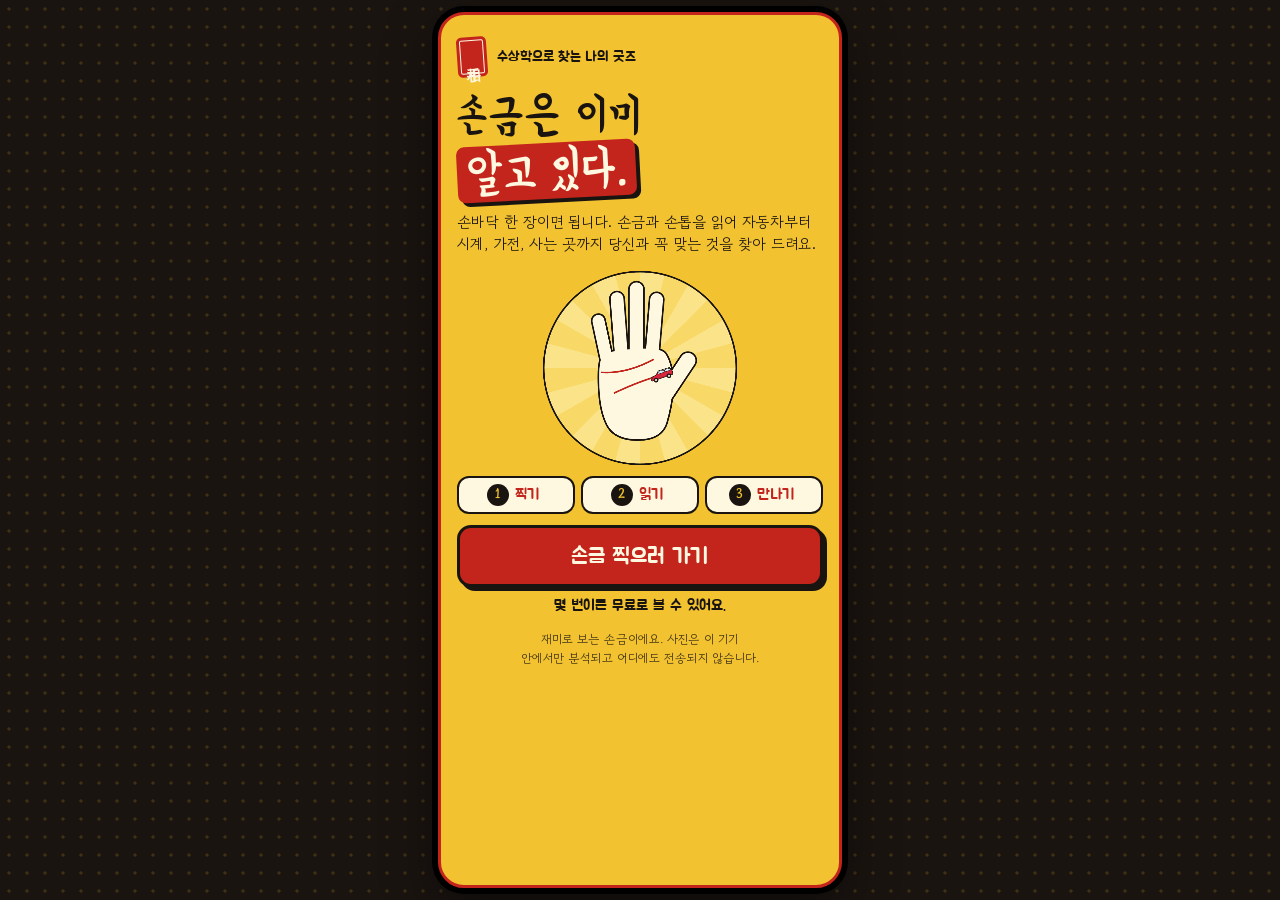
==== index.html @ 08761dcc "손바닥만 맞추는 틀로 변경, 엄지 손톱 촬영·판독 추가 Co-Authored-By: Claude Fable 5.2 <noreply@anthropic.com> Claude-Sess" ====
<!DOCTYPE html>
<html lang="ko">
<head>
<meta charset="utf-8">
<meta name="viewport" content="width=device-width, initial-scale=1, viewport-fit=cover">
<title>손금은 이미 알고 있다.</title>
<meta name="description" content="손바닥을 찍으면 손금을 읽어 자동차부터 시계, 가전, 사는 곳까지 당신과 어울리는 것을 알려주는 게임">
<meta property="og:type" content="website">
<meta property="og:title" content="손금은 이미 알고 있다.">
<meta property="og:description" content="수상학으로 찾는 나의 굿즈. 손바닥 한 장이면 자동차부터 시계, 가전, 사는 곳까지 알려드려요.">
<link rel="preconnect" href="https://fonts.googleapis.com">
<link rel="preconnect" href="https://fonts.gstatic.com" crossorigin>
<link href="https://fonts.googleapis.com/css2?family=Gowun+Dodum&family=Jua&family=Yeon+Sung&display=swap" rel="stylesheet">
<style>
:root {
  /* 부적(符籍) 한 장: 괴황지 노랑 바탕 · 주사(朱砂) 붉은 글씨 · 먹선. 휴대폰 기준의 한 단 세로 흐름 */
  --paper: #F2C230;
  --paper-hi: #F8D968;
  --rice: #FFF8E1;
  --ink: #1A1410;
  --cinnabar: #C3251C;
  --jade: #0E6E66;
  --font-display: "Yeon Sung", "Jua", "Apple SD Gothic Neo", "Malgun Gothic", "Noto Sans KR", "Noto Sans CJK KR", sans-serif;
  --font-ui: "Jua", "Apple SD Gothic Neo", "Malgun Gothic", "Noto Sans KR", "Noto Sans CJK KR", sans-serif;
  --font-body: "Gowun Dodum", "Apple SD Gothic Neo", "Malgun Gothic", "Noto Sans KR", "Noto Sans CJK KR", sans-serif;
  color-scheme: light;
}
* { box-sizing: border-box; }
html, body { height: 100%; }
body {
  margin: 0;
  background-color: var(--paper);
  background-image: radial-gradient(rgba(255, 255, 255, .24) 1.5px, transparent 1.7px);
  background-size: 18px 18px;
  color: var(--ink);
  font-family: var(--font-body);
  font-size: 16px;
  line-height: 1.6;
  -webkit-text-size-adjust: 100%;
  word-break: keep-all;
  overflow-wrap: anywhere;
}
[hidden] { display: none !important; }
.wrap { min-height: 100%; display: flex; justify-content: center; align-items: flex-start; padding: 10px; }
.talisman {
  width: 100%;
  max-width: 460px;
  background: var(--paper);
  border: 4px solid var(--cinnabar);
  outline: 1.5px solid var(--cinnabar);
  outline-offset: -10px;
  padding: 26px 18px 30px;
}
.screen { display: flex; flex-direction: column; gap: 16px; }

/* 글 */
.eyebrow { margin: 0; display: flex; align-items: center; gap: 10px; font-family: var(--font-ui); font-size: 15px; }
.seal {
  flex: none; display: grid; place-items: center; width: 34px; height: 46px;
  background: var(--cinnabar); color: var(--rice); border-radius: 5px;
  font-family: "Noto Serif KR", "AppleMyungjo", "Batang", "Noto Serif CJK KR", serif; font-weight: 700; font-size: 16px; line-height: 1.1;
  writing-mode: vertical-rl; letter-spacing: 1px; transform: rotate(-4deg);
  outline: 1px solid var(--rice); outline-offset: -4px;
}
.title {
  margin: 0; font-family: var(--font-display); font-weight: 400;
  font-size: clamp(46px, 14.5vw, 68px); line-height: 1.1; text-wrap: balance;
}
.title em {
  font-style: normal; display: inline-block; background: var(--cinnabar); color: var(--rice);
  padding: 0 .18em .02em; border-radius: 8px; transform: rotate(-3deg); box-shadow: 4px 4px 0 var(--ink);
}
.lede { margin: 0; }
.introart { width: min(100%, 300px); height: auto; align-self: center; }
.fine { margin: 0; font-size: 13px; text-align: center; opacity: .82; text-wrap: balance; }
.mode { opacity: .7; }
.chance { margin: -4px 0 0; text-align: center; font-family: var(--font-ui); font-size: 15px; min-height: 1.6em; }
.note { margin: 0; background: var(--rice); border: 2px dashed var(--ink); border-radius: 12px; padding: 10px 12px; font-size: 14px; }
.note p { margin: 0 0 8px; }
.note-ok { border: 2.5px solid var(--jade); color: #0A4F49; font-family: var(--font-ui); font-size: 15px; }

.steps { list-style: none; counter-reset: s; margin: 0; padding: 0; display: grid; gap: 8px; }
.steps li {
  counter-increment: s; display: flex; align-items: center; gap: 10px;
  background: var(--rice); border: 2.5px solid var(--ink); border-radius: 12px; padding: 8px 12px; font-size: 15px; line-height: 1.35;
}
.steps li::before {
  content: counter(s); flex: none; display: grid; place-items: center; width: 26px; height: 26px; border-radius: 50%;
  background: var(--ink); color: var(--paper); font-family: var(--font-display); font-size: 16px;
}
.steps b { flex: none; font-family: var(--font-ui); font-weight: 400; color: var(--cinnabar); min-width: 3.2em; }
.steps-small li { padding: 6px 10px; font-size: 14px; }

/* 고르기 (왼손/오른손, 성별, 나잇대) */
.seg { margin: 0; padding: 0; border: 0; min-width: 0; display: grid; gap: 8px; }
.seg legend { padding: 0; margin-bottom: 8px; font-family: var(--font-ui); font-size: 18px; }
.seg-row { display: grid; grid-auto-flow: column; grid-auto-columns: 1fr; gap: 8px; }
.seg-row.seg-3 { grid-auto-flow: row; grid-template-columns: repeat(3, 1fr); }
.seg-row label { position: relative; display: block; cursor: pointer; }
.seg-row input { position: absolute; inset: 0; width: 100%; height: 100%; margin: 0; opacity: 0; cursor: pointer; }
.seg-row span {
  display: grid; place-items: center; min-height: 48px; padding: 6px 4px; text-align: center;
  font-family: var(--font-ui); font-size: 17px; line-height: 1.2;
  background: var(--rice); border: 3px solid var(--ink); border-radius: 14px; box-shadow: 3px 3px 0 var(--ink);
}
.seg-row input:checked + span { background: var(--cinnabar); color: var(--rice); transform: translate(2px, 2px); box-shadow: 1px 1px 0 var(--ink); }
.seg-row input:focus-visible + span { outline: 3px solid var(--jade); outline-offset: 3px; }
.seg-note { margin: 0; font-size: 13.5px; opacity: .85; }
.seg-mini span { min-height: 36px; font-size: 14px; border-width: 2px; border-radius: 999px; box-shadow: 2px 2px 0 var(--ink); padding: 3px 14px; }
.capopts { display: flex; flex-wrap: wrap; align-items: center; justify-content: center; gap: 10px 14px; }
.left { text-align: left; }

/* 버튼 */
.btn {
  display: inline-flex; align-items: center; justify-content: center; min-height: 48px;
  font-family: var(--font-ui); font-size: 17px; line-height: 1.2; text-align: center;
  color: var(--ink); background: var(--rice);
  border: 3px solid var(--ink); border-radius: 14px; padding: 10px 14px;
  box-shadow: 4px 4px 0 var(--ink); cursor: pointer; user-select: none;
  -webkit-tap-highlight-color: transparent; transition: transform .08s, box-shadow .08s;
}
.btn:active { transform: translate(3px, 3px); box-shadow: 1px 1px 0 var(--ink); }
.btn:focus-visible, .btn-icon:focus-visible, .shutter:focus-visible, input:focus-visible { outline: 3px solid var(--jade); outline-offset: 3px; }
.btn-primary { background: var(--cinnabar); color: var(--rice); }
.btn-dark { background: var(--ink); color: var(--paper); box-shadow: 4px 4px 0 var(--cinnabar); }
.btn-dark:active { box-shadow: 1px 1px 0 var(--cinnabar); }
.btn-big { font-size: 22px; padding: 15px 18px; }
.btn-chip { align-self: center; min-height: 36px; font-size: 14px; padding: 5px 14px; border-width: 2px; border-radius: 999px; box-shadow: 2px 2px 0 var(--ink); }
.btn[disabled] { opacity: .5; cursor: default; }
.btn-icon {
  flex: none; width: 44px; height: 44px; border-radius: 50%; border: 3px solid var(--ink);
  background: var(--rice); color: var(--ink); font-family: var(--font-ui); font-size: 20px; line-height: 1; cursor: pointer;
}
.row { display: grid; grid-template-columns: 1fr 1fr; gap: 12px; }
.vh { position: absolute; width: 1px; height: 1px; overflow: hidden; clip-path: inset(50%); opacity: 0; }

/* 촬영: 두 가지 고르기 */
.choose { display: flex; flex-direction: column; gap: 14px; }
.shoottips { list-style: none; margin: 0 0 4px; padding: 0; display: grid; gap: 8px; }
.shoottips li { display: flex; align-items: baseline; gap: 10px; background: var(--rice); border: 2.5px solid var(--ink); border-radius: 12px; padding: 9px 12px; font-size: 15px; line-height: 1.35; }
.shoottips b { flex: none; min-width: 4.2em; font-family: var(--font-ui); font-weight: 400; color: var(--cinnabar); }
.stagebox { display: flex; flex-direction: column; gap: 16px; }

/* 촬영 */
.bar { display: flex; align-items: center; gap: 10px; }
.bar-title { margin: 0; font-family: var(--font-display); font-weight: 400; font-size: 24px; line-height: 1.2; text-wrap: balance; }
.center { text-align: center; }
.stage {
  position: relative; width: 100%; aspect-ratio: 5 / 7; overflow: hidden;
  background: #14100C; border: 4px solid var(--ink); border-radius: 18px; box-shadow: 5px 5px 0 var(--cinnabar);
}
.stage video { position: absolute; inset: 0; width: 100%; height: 100%; object-fit: cover; }
.stage video.mirror { transform: scaleX(-1); }
.stage img { position: absolute; left: 0; top: 0; max-width: none; transform-origin: 0 0; user-select: none; -webkit-user-drag: none; }
.stage #guide { position: absolute; inset: 0; width: 100%; height: 100%; pointer-events: none; }
.stage.photo { touch-action: none; cursor: grab; }
.hint {
  position: absolute; left: 10px; right: 10px; top: 12px; margin: 0 auto; width: fit-content;
  max-width: calc(100% - 20px); padding: 6px 14px; border-radius: 999px;
  background: rgba(26, 20, 16, .84); color: #fff; font-family: var(--font-ui); font-size: 15px; line-height: 1.3; text-align: center;
}
.hint.ok { background: #18814F; }
.controls { display: grid; grid-template-columns: 1fr auto 1fr; align-items: center; gap: 12px; }
.controls.stack { display: flex; flex-direction: column; align-items: stretch; }
.controls:not(.stack) .btn { font-size: 15px; padding: 10px 6px; }
.shutter {
  width: 78px; height: 78px; padding: 0; display: grid; place-items: center; border-radius: 50%;
  border: 4px solid var(--ink); background: var(--rice); box-shadow: 4px 4px 0 var(--ink); cursor: pointer;
  transition: transform .08s, box-shadow .08s;
}
.shutter span { display: block; width: 54px; height: 54px; border-radius: 50%; background: var(--cinnabar); }
.shutter:active { transform: translate(3px, 3px); box-shadow: 1px 1px 0 var(--ink); }
.zoomrow { display: flex; align-items: center; gap: 12px; font-family: var(--font-ui); }
.zoomrow input { flex: 1; height: 32px; accent-color: var(--cinnabar); }
.tips { list-style: none; margin: 0; padding: 0; display: flex; flex-wrap: wrap; justify-content: center; gap: 6px 8px; font-size: 13px; }
.tips li { background: rgba(255, 248, 225, .65); border-radius: 999px; padding: 2px 10px; }

/* 판독 중 */
.scanstage { aspect-ratio: 5 / 7; max-width: 280px; align-self: center; }
.scanstage canvas { position: absolute; inset: 0; width: 100%; height: 100%; }
.scanbar {
  position: absolute; left: 0; right: 0; top: -20%; height: 20%;
  background: linear-gradient(to bottom, rgba(242, 194, 48, 0), rgba(242, 194, 48, .5) 75%, #FFF8E1);
  animation: scan 1.25s linear infinite;
}
@keyframes scan { to { top: 100%; } }
.scanstage.done .scanbar { display: none; }
.scansteps { list-style: none; margin: 0; padding: 0; display: grid; gap: 6px; font-family: var(--font-ui); font-size: 15px; }
.scansteps li { display: flex; align-items: center; gap: 9px; opacity: .42; }
.scansteps li::before { content: ""; flex: none; width: 18px; height: 18px; border-radius: 50%; border: 2.5px solid var(--ink); }
.scansteps li.on { opacity: 1; }
.scansteps li.on::before { background: var(--cinnabar); box-shadow: inset 0 0 0 3px var(--rice); }
.scansteps li.fail { opacity: 1; color: var(--cinnabar); }
.scansteps li.fail::before { border-color: var(--cinnabar); }
.card { background: var(--rice); border: 3px solid var(--ink); border-radius: 16px; padding: 16px; box-shadow: 5px 5px 0 var(--ink); }
.retake { display: flex; flex-direction: column; gap: 10px; text-align: center; }
.retake-kicker { margin: 0; font-family: var(--font-ui); color: var(--cinnabar); }
.retake h3 { margin: 0; font-family: var(--font-display); font-weight: 400; font-size: 26px; line-height: 1.2; text-wrap: balance; }
.retake p { margin: 0; }

/* 결과 */
.carname {
  margin: 0; font-family: var(--font-display); font-weight: 400; color: var(--cinnabar);
  font-size: clamp(44px, 14vw, 66px); line-height: 1.08; text-wrap: balance;
}
.chips { margin: 0; display: flex; flex-wrap: wrap; gap: 8px; }
.chip { font-family: var(--font-ui); font-size: 15px; line-height: 1.5; padding: 1px 12px; border: 2.5px solid var(--ink); border-radius: 999px; background: var(--rice); }
.chip-red { background: var(--cinnabar); color: var(--rice); }
.tagline { margin: 0; font-family: var(--font-ui); font-size: 19px; line-height: 1.35; text-wrap: balance; }
.hero { width: 100%; height: auto; display: block; background: var(--rice); border: 3px solid var(--ink); border-radius: 16px; box-shadow: 5px 5px 0 var(--ink); }
.h { margin: 14px 0 0; display: flex; align-items: center; gap: 10px; font-family: var(--font-display); font-weight: 400; font-size: 27px; line-height: 1.2; }
.h::before { content: ""; flex: none; width: 13px; height: 13px; background: var(--cinnabar); transform: rotate(45deg); }
.comic { display: grid; grid-template-columns: 1fr; gap: 14px; }
.comic canvas { display: block; width: 100%; height: auto; box-shadow: 5px 5px 0 var(--ink); }
.trace { display: grid; grid-template-columns: 1fr; gap: 14px; }
.trace canvas { justify-self: center; width: 100%; max-width: 250px; height: auto; border: 3px solid var(--ink); border-radius: 10px; }
.linelist { list-style: none; margin: 0; padding: 0; display: grid; gap: 10px; font-size: 14px; line-height: 1.45; }
.linelist li { display: grid; grid-template-columns: 62px 1fr; gap: 10px; align-items: start; }
.linelist .tag { font-family: var(--font-ui); font-size: 14px; color: #fff; text-align: center; border-radius: 6px; padding: 1px 0; }
.read-head { margin: 0 0 10px; font-family: var(--font-ui); font-weight: 400; font-size: 17px; color: var(--cinnabar); }
.moreread { display: grid; gap: 12px; }
.moreread .read-head { margin: 6px 0 0; }
.moreread .read-head:first-child { margin-top: 0; }
.moreread .linelist li { grid-template-columns: 84px 1fr; }
.moreread .linelist .tag { padding: 2px 2px; line-height: 1.3; }
.plus-chip { display: inline-block; margin-left: 4px; padding: 0 7px; border-radius: 999px; border: 1.5px solid var(--ink); font-family: var(--font-ui); font-size: 12px; line-height: 1.5; white-space: nowrap; }
.reasons { display: grid; gap: 14px; }
.reason { display: grid; grid-template-columns: 72px 1fr; gap: 4px 14px; }
.reason .stamp {
  grid-row: 1 / span 4; align-self: start; text-align: center; background: var(--cinnabar); color: var(--rice);
  border-radius: 10px; padding: 9px 4px 8px; font-family: var(--font-ui); font-size: 15px; line-height: 1.1;
  transform: rotate(-3deg); outline: 1.5px solid var(--rice); outline-offset: -5px;
}
.reason .stamp b { display: block; margin-top: 3px; font-family: var(--font-display); font-weight: 400; font-size: 30px; line-height: 1; }
.reason h3 { margin: 0; font-family: var(--font-ui); font-weight: 400; font-size: 18px; line-height: 1.3; }
.reason p { margin: 0; font-size: 14.5px; line-height: 1.55; }
.reason .fit { font-family: var(--font-ui); font-size: 15.5px; color: var(--cinnabar); }
.bars { display: grid; gap: 10px; }
.bar-row { display: grid; grid-template-columns: 40px 1fr 30px; align-items: center; gap: 10px; font-family: var(--font-ui); font-size: 15px; line-height: 1; }
.track { position: relative; height: 14px; border-radius: 999px; background: rgba(26, 20, 16, .13); }
.track i { position: absolute; left: 0; top: 0; bottom: 0; border-radius: 999px; background: var(--ink); }
.track u { position: absolute; top: -4px; bottom: -4px; width: 5px; margin-left: -2.5px; border-radius: 3px; background: var(--cinnabar); }
.bar-row .num { text-align: right; font-variant-numeric: tabular-nums; }
.legend { margin-top: 12px; display: flex; align-items: center; justify-content: center; gap: 6px; }
.lg { display: inline-block; width: 18px; height: 8px; border-radius: 4px; background: var(--ink); }
.lg-car { width: 5px; height: 14px; margin-left: 10px; background: var(--cinnabar); }
.actions { margin-top: 10px; display: flex; flex-direction: column; gap: 14px; }

/* 자동차 말고 함께 추천하는 것들 */
.tabs { display: flex; flex-wrap: wrap; gap: 6px; }
.pickgroups { display: grid; gap: 18px; }
.pickgroup { display: grid; gap: 10px; scroll-margin-top: 12px; }
.pick-head { margin: 0; font-family: var(--font-display); font-weight: 400; font-size: 22px; line-height: 1.2; }
.pick-head::before { content: ""; display: inline-block; width: 22px; height: 4px; margin: 0 8px 6px 0; background: var(--ink); vertical-align: middle; }
.tab {
  flex: none; font-family: var(--font-ui); font-size: 15px; line-height: 1.2; color: var(--ink);
  background: var(--rice); border: 2.5px solid var(--ink); border-radius: 999px; padding: 7px 13px; cursor: pointer;
}
.tab:focus-visible { outline: 3px solid var(--jade); outline-offset: 2px; }
.picks { padding: 6px 16px; }
.pick { display: grid; grid-template-columns: 76px 1fr; gap: 4px 12px; padding: 12px 0; border-bottom: 2px dashed rgba(26, 20, 16, .22); }
.pick:last-child { border-bottom: 0; }
.pick-cat { font-family: var(--font-ui); font-size: 14px; line-height: 1.35; color: var(--cinnabar); padding-top: 2px; }
.pick-name { margin: 0; font-family: var(--font-ui); font-size: 18px; line-height: 1.3; }
.pick-why { margin: 3px 0 0; font-size: 14px; line-height: 1.5; }
.why-chip { display: inline-block; margin-left: 4px; padding: 0 8px; border-radius: 999px; background: var(--ink); color: var(--paper); font-family: var(--font-ui); font-size: 12.5px; line-height: 1.6; white-space: nowrap; }
.swatches { display: flex; flex-wrap: wrap; gap: 6px; margin: 8px 0 0; padding: 0; list-style: none; }
.swatches li { display: flex; align-items: center; gap: 5px; font-size: 12.5px; }
.swatches i { width: 22px; height: 22px; border-radius: 50%; border: 2px solid var(--ink); display: block; }
.minibars { display: grid; gap: 6px; margin-top: 10px; }
.minibars div { display: grid; grid-template-columns: 96px 1fr 28px; align-items: center; gap: 8px; font-family: var(--font-ui); font-size: 13px; line-height: 1; }
.minibars b { display: block; height: 10px; border-radius: 999px; background: rgba(26, 20, 16, .13); position: relative; overflow: hidden; }
.minibars b i { position: absolute; left: 0; top: 0; bottom: 0; background: var(--cinnabar); border-radius: 999px; }
.minibars span:last-child { text-align: right; font-variant-numeric: tabular-nums; }

/* 다시 하기 안내 창 */
.overlay { position: fixed; inset: 0; z-index: 20; display: flex; padding: 14px; overflow: auto; background: rgba(26, 20, 16, .62); }
.gatecard { position: relative; margin: auto; width: 100%; max-width: 430px; display: flex; flex-direction: column; gap: 12px; }
.gate-title { margin: 0 44px 0 0; font-family: var(--font-display); font-weight: 400; font-size: 25px; line-height: 1.2; text-wrap: balance; }
.close { position: absolute; right: 10px; top: 10px; width: 38px; height: 38px; border-width: 2.5px; }
.linkbox { display: grid; grid-template-columns: 1fr auto; gap: 8px; }
.linkbox input { min-width: 0; font: inherit; font-size: 14px; color: var(--ink); background: #fff; border: 2.5px solid var(--ink); border-radius: 12px; padding: 8px 10px; }
.status { margin: 0; min-height: 1.6em; text-align: center; font-family: var(--font-ui); text-wrap: balance; }
.toast {
  position: fixed; left: 50%; bottom: 22px; z-index: 30; transform: translateX(-50%);
  max-width: calc(100% - 28px); padding: 10px 18px; border-radius: 999px;
  background: var(--ink); color: var(--rice); font-family: var(--font-ui); font-size: 15px; text-align: center;
}

/* 화면 비율: 갤럭시 S25(9 : 19.5, 360×780) 한 장.
 * 휴대폰에서는 화면을 가득 채우고, 더 넓은 화면(PC·태블릿)에서는 같은 비율의 틀을 가운데에 띄워 그 안에서 스크롤한다. */
.wrap { min-height: 100dvh; padding: 0; }
.talisman { max-width: none; min-height: 100dvh; border-width: 3px; padding: 22px 16px 26px; }
@media (min-width: 500px) {
  body { background-color: #1A1410; background-image: radial-gradient(rgba(242, 194, 48, .16) 1.5px, transparent 1.7px); }
  .wrap { height: 100dvh; min-height: 0; align-items: center; padding: 12px; }
  .talisman {
    height: min(calc(100dvh - 24px), 975px); min-height: 0; width: auto; aspect-ratio: 9 / 19.5;
    overflow-y: auto; overscroll-behavior: contain; scrollbar-width: thin; border-radius: 26px; outline: none;
    box-shadow: 0 0 0 6px #000, 0 18px 50px rgba(0, 0, 0, .5);
  }
  .toast { bottom: 34px; }
}
@media (prefers-reduced-motion: reduce) {
  .scanbar { display: none; animation: none; }
  .btn, .shutter { transition: none; }
}

/* 첫 화면은 S25 한 화면 안에 시작 버튼까지 들어오게 줄인다 */
#s-intro { gap: 11px; }
#s-intro .eyebrow { font-size: 14px; }
#s-intro .seal { width: 30px; height: 40px; font-size: 14px; }
#s-intro .title { font-size: clamp(40px, 12.6vw, 54px); }
#s-intro .lede { font-size: 15px; line-height: 1.5; }
#s-intro .introart { width: auto; height: 23dvh; min-height: 120px; max-height: 240px; aspect-ratio: 1; }
#s-intro .steps { grid-template-columns: repeat(3, 1fr); gap: 6px; }
#s-intro .steps li { justify-content: center; gap: 6px; padding: 6px 4px; font-size: 0; }
#s-intro .steps li::before { width: 22px; height: 22px; font-size: 14px; }
#s-intro .steps b { min-width: 0; font-size: 15px; }
#s-intro .fine { font-size: 12px; }
@media (min-width: 500px) {
  #s-intro .title { font-size: clamp(40px, 5.6dvh, 54px); }
  #s-intro .introart { height: 22dvh; }
}

</style>
</head>
<body>
<main class="wrap">
  <div class="talisman">

    <!-- ① 시작 -->
    <section id="s-intro" class="screen">
      <p class="eyebrow"><span class="seal" aria-hidden="true">手相</span>수상학으로 찾는 나의 굿즈</p>
      <h1 class="title">손금은 이미<br><em>알고 있다.</em></h1>
      <p class="lede">손바닥 한 장이면 됩니다. 손금과 손톱을 읽어 자동차부터 시계, 가전, 사는 곳까지 당신과 꼭 맞는 것을 찾아 드려요.</p>
      <canvas id="introArt" class="introart" width="600" height="600" role="img" aria-label="손금이 그려진 손바닥 위로 작은 자동차가 생명선을 따라 달리는 그림"></canvas>
      <p id="refBanner" class="note note-ok" hidden></p>
      <ol class="steps">
        <li><b>찍기</b>손바닥과 엄지 손톱 촬영</li>
        <li><b>읽기</b>주요선·보조선·구·손톱 판독</li>
        <li><b>만나기</b>어울리는 굿즈와 4컷 만화</li>
      </ol>
      <button id="btnStart" class="btn btn-primary btn-big" type="button">손금 찍으러 가기</button>
      <p id="chanceLine" class="chance" aria-live="polite">몇 번이든 무료로 볼 수 있어요.</p>
      <button id="btnLast" class="btn btn-ghost" type="button" hidden>지난 결과 다시 보기</button>
      <p class="fine">재미로 보는 손금이에요. 사진은 이 기기 안에서만 분석되고 어디에도 전송되지 않습니다.</p>
      <p id="modeLine" class="fine mode" hidden></p>
    </section>

    <!-- ② 찍기 전 선택 -->
    <section id="s-setup" class="screen" hidden>
      <div class="bar">
        <button id="btnSetupBack" class="btn-icon" type="button" aria-label="처음 화면으로">←</button>
        <h2 class="bar-title">찍기 전에 세 가지만 골라주세요</h2>
      </div>
      <fieldset class="seg">
        <legend>어느 손을 볼까요?</legend>
        <div class="seg-row">
          <label><input type="radio" name="hand" value="left"><span>왼손</span></label>
          <label><input type="radio" name="hand" value="right"><span>오른손</span></label>
        </div>
        <p class="seg-note">왼손은 타고난 기질, 오른손은 살아오며 만든 기질을 봅니다. 고르기 어려우면 주로 쓰는 손으로.</p>
      </fieldset>
      <fieldset class="seg">
        <legend>성별</legend>
        <div class="seg-row">
          <label><input type="radio" name="gender" value="m"><span>남자</span></label>
          <label><input type="radio" name="gender" value="f"><span>여자</span></label>
          <label><input type="radio" name="gender" value="u"><span>모름</span></label>
        </div>
      </fieldset>
      <fieldset class="seg">
        <legend>나잇대</legend>
        <div class="seg-row seg-3">
          <label><input type="radio" name="age" value="10"><span>10대</span></label>
          <label><input type="radio" name="age" value="20"><span>20대</span></label>
          <label><input type="radio" name="age" value="30"><span>30대</span></label>
          <label><input type="radio" name="age" value="40"><span>40대</span></label>
          <label><input type="radio" name="age" value="50"><span>50대</span></label>
          <label><input type="radio" name="age" value="60"><span>60대 이상</span></label>
        </div>
      </fieldset>
      <button id="btnSetupGo" class="btn btn-primary btn-big" type="button" disabled>촬영하러 가기</button>
      <p id="setupNote" class="chance">성별과 나잇대를 골라주세요.</p>
      <p class="fine">성별과 나잇대는 어울리는 사람과 추천 품목을 고르는 데만 쓰이고, 이 기기에만 저장됩니다.</p>
    </section>

    <!-- ③ 촬영: 카메라로 찍기 / 앨범에서 고르기 -->
    <section id="s-capture" class="screen" hidden>
      <div class="bar">
        <button id="btnBack" class="btn-icon" type="button" aria-label="이전 화면으로">←</button>
        <h2 id="capTitle" class="bar-title">손바닥 사진을 준비해 주세요</h2>
      </div>

      <div id="chooseBox" class="choose">
        <ul id="tipsPalm" class="shoottips">
          <li><b>손바닥을</b>쫙 펴서, 손금이 보이는 안쪽 면을 찍어요</li>
          <li><b>크게</b>손 전체가 사진에 들어오게</li>
          <li><b>밝게</b>손과 다른 색의 배경 앞에서</li>
        </ul>
        <ul id="tipsNail" class="shoottips" hidden>
          <li><b>엄지 손톱</b>한 개만, 손등 쪽에서 찍어요</li>
          <li><b>가운데</b>손톱이 사진 한가운데에 크게</li>
          <li><b>밝게</b>빛이 번쩍 반사되지 않게</li>
        </ul>
        <button id="btnCam" class="btn btn-primary btn-big" type="button">카메라로 찍기</button>
        <label class="btn btn-ghost btn-big" for="filePick">앨범에서 고르기</label>
        <p id="chooseNote" class="fine">이 화면에서는 틀을 띄울 수 없어, 사진에서 손바닥을 알아서 찾아 읽습니다.</p>
      </div>

      <!-- 화면 안 카메라(손 모양 틀과 함께)와, 자동으로 손을 못 찾았을 때의 직접 맞추기 -->
      <div id="stageBox" class="stagebox" hidden>
        <div id="stage" class="stage">
          <video id="video" playsinline muted autoplay></video>
          <img id="photo" alt="" hidden draggable="false">
          <canvas id="guide" aria-hidden="true" hidden></canvas>
          <p id="hint" class="hint" aria-live="polite"></p>
        </div>
        <div id="liveControls" class="controls">
          <button id="btnCancelCam" class="btn btn-ghost" type="button">앨범</button>
          <button id="btnShoot" class="shutter" type="button" aria-label="촬영"><span></span></button>
          <button id="btnSwitch" class="btn btn-ghost" type="button">전환</button>
        </div>
        <div id="photoControls" class="controls stack" hidden>
          <div class="zoomrow">
            <label for="zoom">크기</label>
            <input id="zoom" type="range" min="0" max="100" value="30" step="1">
          </div>
          <div class="row">
            <button id="btnFlipHand" class="btn btn-ghost" type="button">틀 좌우 뒤집기</button>
            <button id="btnRotate" class="btn btn-ghost" type="button">90° 돌리기</button>
          </div>
          <button id="btnUsePhoto" class="btn btn-primary" type="button">이대로 판독</button>
        </div>
      </div>
      <button id="btnSkipNail" class="btn btn-ghost" type="button" hidden>손톱은 건너뛰기</button>
      <input id="filePick" class="vh" type="file" accept="image/*" tabindex="-1">
      <input id="fileShoot" class="vh" type="file" accept="image/*" capture="environment" tabindex="-1">
    </section>

    <!-- ④ 판독 중 -->
    <section id="s-scan" class="screen" hidden>
      <h2 id="scanTitle" class="bar-title center">손금을 읽는 중…</h2>
      <div class="stage scanstage">
        <canvas id="scanCanvas" width="600" height="840" role="img" aria-label="찍은 사진"></canvas>
        <div id="scanbar" class="scanbar" aria-hidden="true"></div>
      </div>
      <ol id="scanSteps" class="scansteps">
        <li>사진에서 손바닥 찾기</li>
        <li>밝기와 피부색 확인</li>
        <li>주요선 읽기: 생명선 · 감정선 · 두뇌선 · 운명선</li>
        <li>보조선 읽기: 태양선 · 수성선 · 결혼선 · 여행선 · 재물선</li>
        <li>구(丘)와 손톱 읽기</li>
        <li>성향 계산과 굿즈 매칭</li>
      </ol>
      <div id="retake" class="card retake" hidden>
        <p class="retake-kicker">다시 찍어주세요</p>
        <h3 id="retakeTitle"></h3>
        <p id="retakeTip"></p>
        <button id="btnRetake" class="btn btn-primary" type="button">다시 찍기</button>
        <button id="btnAdjust" class="btn btn-ghost" type="button" hidden>이 사진에서 직접 맞추기</button>
        <p class="fine">다시 찍어도 기회는 줄어들지 않아요.</p>
      </div>
    </section>

    <!-- ⑤ 결과 -->
    <section id="s-result" class="screen" hidden>
      <p class="eyebrow"><span class="seal" aria-hidden="true">判讀</span>판독 완료 · 당신의 최애는</p>
      <h1 id="carName" class="carname"></h1>
      <p class="chips"><span id="carKind" class="chip"></span><span id="carSync" class="chip chip-red"></span></p>
      <p id="carTag" class="tagline"></p>
      <canvas id="heroCanvas" class="hero" role="img"></canvas>
      <p id="profileLine" class="fine left"></p>

      <h2 class="h">4컷 만화로 보는 이유</h2>
      <div class="comic">
        <canvas id="panel1" role="img"></canvas>
        <canvas id="panel2" role="img"></canvas>
        <canvas id="panel3" role="img"></canvas>
        <canvas id="panel4" role="img"></canvas>
      </div>

      <h2 class="h">자동차 말고도, 손금이 고른 나의 굿즈</h2>
      <p class="fine left">가장 두드러진 성향을 중심으로, 항목에 따라 두 번째·세 번째 성향까지 보고 골랐어요. 항목마다 근거가 된 성향을 적어 두었습니다.</p>
      <nav id="pickNav" class="tabs" aria-label="추천 묶음 바로가기"></nav>
      <div id="pickPanels" class="pickgroups"></div>

      <h2 class="h">내 손금 판독</h2>
      <div class="card trace">
        <canvas id="traceCanvas" role="img" aria-label="촬영한 손바닥 위에 판독한 손금을 색으로 표시한 그림"></canvas>
        <div>
          <h3 class="read-head">주요선</h3>
          <ul id="lineList" class="linelist"></ul>
        </div>
      </div>
      <div id="moreRead" class="card moreread"></div>

      <h2 class="h">왜 이 차일까</h2>
      <div id="reasons" class="reasons"></div>
      <div class="card">
        <div id="bars" class="bars"></div>
        <p class="fine legend"><span class="lg lg-me"></span>내 손금 점수 <span class="lg lg-car"></span>이 차의 성격</p>
      </div>

      <div class="actions">
        <button id="btnShare" class="btn btn-primary btn-big" type="button">결과 이미지 공유하기</button>
        <div class="row">
          <button id="btnSave" class="btn btn-ghost" type="button">이미지 저장</button>
          <button id="btnCopy" class="btn btn-ghost" type="button">링크 복사</button>
        </div>
        <button id="btnAgain" class="btn btn-dark" type="button">다시 하기</button>
        <p id="againLine" class="chance"></p>
      </div>
      <p class="fine">재미로 보는 손금이에요. 사진은 이 기기 안에서만 분석되고 어디에도 전송되지 않습니다.</p>
    </section>

  </div>
</main>

<!-- 다시 하기 안내 -->
<div id="gate" class="overlay" hidden>
  <div class="card gatecard" role="dialog" aria-modal="true" aria-labelledby="gateTitle" tabindex="-1">
    <button id="gateClose" class="btn-icon close" type="button" aria-label="닫기">×</button>
    <h2 id="gateTitle" class="gate-title">다시 보려면 친구의 접속이 필요해요</h2>
    <ol class="steps steps-small">
      <li><b>공유</b>결과를 친구에게 보내요</li>
      <li><b>접속</b>친구가 링크를 눌러 실제로 들어와요</li>
      <li><b>기회</b>다시 보기 1회가 생겨요 (하루 1번 사용)</li>
    </ol>
    <div id="gateLinkBox" class="linkbox">
      <label for="gateLink" class="vh">내 공유 링크</label>
      <input id="gateLink" type="text" readonly>
      <button id="gateCopy" class="btn btn-ghost" type="button">복사</button>
    </div>
    <button id="gateShare" class="btn btn-primary" type="button">결과 이미지 공유하기</button>
    <p id="gateStatus" class="status" aria-live="polite"></p>
    <button id="gateGo" class="btn btn-dark" type="button" hidden>기회 도착! 다시 하기</button>
    <div id="gatePreview" class="note" hidden>
      <p>지금은 미리보기 모드예요. 친구의 접속을 확인하는 서버가 연결되어 있지 않아 실제 접속은 집계되지 않습니다.</p>
      <button id="gateSim" class="btn btn-chip" type="button">미리보기용 · 친구가 접속했다고 가정하기</button>
    </div>
  </div>
</div>
<div id="toast" class="toast" role="status" aria-live="polite" hidden></div>

<script>
'use strict';
/* ============================================================
 * 01. 설정 · 데이터
 * 운영하면서 바꿀 만한 값은 전부 이 파일에 모여 있습니다.
 * ============================================================ */

const CONFIG = {
  GAME_TITLE: '손금은 이미 알고 있다.',
  GATE_ENABLED: false,     // false: 횟수 제한 없이 누구나 무료. true 로 바꾸면 "친구가 접속해야 다시 하기" 규칙이 다시 켜진다
  FIRST_PLAY_FREE: true,   // 첫 1회는 무료
  DAILY_BONUS_LIMIT: 1,    // 공유로 얻은 "다시 하기"는 하루에 몇 번까지 쓸 수 있는지
  API_BASE: 'api',         // server.js 와 같은 주소에서 서비스할 때의 API 경로
  TZ_OFFSET_MIN: 540,      // 하루의 기준 시간대 (한국 = UTC+9)
  POLL_MS: 5000,           // 친구 접속 여부를 다시 확인하는 간격
};

/* 여섯 가지 성향. 각 성향이 손금의 어느 선에서 나오는지는 04-traits.js 참고 */
const TRAITS = [
  { id: 'vital',  name: '활력', line: 'life',  mean: '지치지 않는 체력과 에너지' },
  { id: 'advent', name: '모험', line: 'life',  mean: '새 길만 보면 못 참는 모험심' },
  { id: 'heart',  name: '감성', line: 'heart', mean: '정 많고 표현이 풍부한 낭만' },
  { id: 'logic',  name: '이성', line: 'head',  mean: '따질 건 따지는 합리성' },
  { id: 'dream',  name: '상상', line: 'head',  mean: '남다른 상상력과 감각' },
  { id: 'grit',   name: '뚝심', line: 'fate',  mean: '한번 정하면 끝까지 가는 뚝심' },
];
const TRAIT_INDEX = Object.fromEntries(TRAITS.map((t, i) => [t.id, i]));
/* 보통 손금에서 성향별로 나오는 평균 점수(모의 실험값). 자동차 외 추천을 고를 때는 이 평균보다
 * 얼마나 높고 낮은지를 본다. 그래야 특정 성향의 추천만 자주 나오지 않는다. */
const TRAIT_BASE = [65, 62, 66, 67, 64, 70];

const LINE_INFO = {
  life:  { name: '생명선', color: '#0E7C6B' },
  head:  { name: '두뇌선', color: '#2456C8' },
  heart: { name: '감정선', color: '#C3251C' },
  fate:  { name: '운명선', color: '#7A3EB8' },
  sun:     { name: '태양선', color: '#D97706' },
  mercury: { name: '수성선', color: '#0891B2' },
  mars:    { name: '이중 생명선', color: '#8B5E34' },
};

/* 구(丘): 손바닥의 도톰한 여섯 자리와 뜻 */
const MOUNT_INFO = {
  jupiter: { name: '목성구', where: '검지 아래', mean: '리더십과 자존심', traits: ['grit', 'vital'] },
  saturn:  { name: '토성구', where: '중지 아래', mean: '책임감과 신중함', traits: ['logic', 'grit'] },
  apollo:  { name: '태양구', where: '약지 아래', mean: '예술성과 인기', traits: ['heart', 'dream'] },
  mercury: { name: '수성구', where: '새끼손가락 아래', mean: '말솜씨와 수완', traits: ['logic', 'advent'] },
  venus:   { name: '금성구', where: '엄지 두덩', mean: '애정과 체력', traits: ['vital', 'heart'] },
  luna:    { name: '월구', where: '손날 아래쪽', mean: '상상력과 감수성', traits: ['dream', 'advent'] },
};

/* 자동차 목록.
 * profile = [활력, 모험, 감성, 이성, 상상, 뚝심] (0~100)
 * body    = 그림 종류 (05-draw.js 의 drawCar 참고). 그림은 차종을 나타내는 일반적인 만화체이며
 *           특정 모델의 디자인을 따라 그리지 않습니다.
 * fit     = 성향별로 "왜 이 차와 맞는지" 한 줄
 */
const CARS = [
  {
    id: 'sports', name: '포르쉐 911', kind: '스포츠카', body: 'sports', color: '#D7263D',
    profile: [95, 70, 60, 60, 40, 85],
    tagline: '매일이 서킷, 타협 없는 완벽주의자의 차',
    punch: '달리려고 태어난 손, 달리려고 태어난 차!',
    fit: {
      vital: '밟는 만큼 바로 응답하는 주행 성능',
      grit: '수십 년 한길만 판 스포츠카의 고집',
      advent: '굽은 길을 찾아다니는 주행 본능',
    },
  },
  {
    id: 'offroad', name: '지프 랭글러', kind: '오프로더', body: 'offroad', color: '#6B7F3A',
    profile: [88, 98, 50, 35, 60, 55],
    tagline: '길이 끝나는 곳에서 여행이 시작되는 사람의 차',
    punch: '길이 없으면? 만들면 되지!',
    fit: {
      advent: '포장도로가 끝나도 멈추지 않는 정통 오프로더',
      vital: '진흙도 바위도 거뜬한 체력',
      dream: '지붕과 문을 떼고 달리는 자유로움',
    },
  },
  {
    id: 'minivan', name: '기아 카니발', kind: '미니밴', body: 'minivan', color: '#2B3A67',
    profile: [60, 40, 95, 60, 35, 70],
    tagline: '내 사람은 내가 다 태운다, 정 많은 대장의 차',
    punch: '다 타! 한 명도 빠짐없이!',
    fit: {
      heart: '내 사람을 전부 태우는 넉넉한 3열',
      grit: '가족의 일상을 묵묵히 책임지는 든든함',
      logic: '사람과 짐을 다 따져본 실속',
    },
  },
  {
    id: 'luxury', name: '제네시스 G80', kind: '럭셔리 세단', body: 'luxury', color: '#2A2A31',
    profile: [50, 20, 50, 78, 35, 98],
    tagline: '묵묵히 쌓아 올린 사람이 누리는 조용한 품격',
    punch: '뚝심으로 올라온 자리, 승차감으로 보상받자.',
    fit: {
      grit: '한 단계씩 쌓아 올린 사람에게 어울리는 품격',
      logic: '과시보다 완성도를 고르는 안목',
      heart: '타는 사람을 배려하는 정숙한 승차감',
    },
  },
  {
    id: 'sedan', name: '현대 아반떼', kind: '준중형 세단', body: 'sedan', color: '#5B7C99',
    profile: [55, 35, 40, 95, 40, 62],
    tagline: '따질 거 다 따져본 사람의 가장 합리적인 정답',
    punch: '가격, 연비, 디자인… 계산 끝났다!',
    fit: {
      logic: '가격과 유지비를 따져보면 남는 합리적인 답',
      grit: '매일의 출퇴근을 꾸준히 책임지는 성실함',
      vital: '가볍고 경쾌한 몸놀림',
    },
  },
  {
    id: 'hatch', name: '미니 쿠퍼', kind: '소형 해치백', body: 'hatch', color: '#0F8B8D',
    profile: [65, 58, 82, 30, 92, 30],
    tagline: '남들과 같은 건 재미없는 개성파의 장난감',
    punch: '작다고? 존재감은 제일 크거든!',
    fit: {
      dream: '어디에 세워도 눈에 띄는 개성',
      heart: '운전 자체가 즐거워지는 감성',
      vital: '작은 몸집으로 골목을 누비는 민첩함',
    },
  },
  {
    id: 'ev', name: '현대 아이오닉 5', kind: '전기 크로스오버', body: 'ev', color: '#7FB7BE',
    profile: [50, 55, 30, 88, 90, 45],
    tagline: '미래를 먼저 살아보는 얼리어답터의 차',
    punch: '미래에서 왔습니다. 충전은 하고요.',
    fit: {
      dream: '미래에서 온 듯한 전기차 감각',
      logic: '충전과 유지비까지 계산하는 똑똑한 선택',
      advent: '전기를 꺼내 쓰며 어디서든 머무는 확장성',
    },
  },
  {
    id: 'kei', name: '기아 레이', kind: '박스형 경차', body: 'kei', color: '#8EC9E8',
    profile: [35, 28, 68, 72, 70, 50],
    tagline: '작은 공간도 알차게 쓰는 살림꾼의 만능 박스',
    punch: '작지만 다 들어가. 내 꿈도, 이삿짐도!',
    fit: {
      logic: '작은 차체에 공간을 꽉 채운 실속',
      dream: '시트를 접으면 뭐든 되는 변신 공간',
      heart: '동글동글 정이 가는 친근함',
    },
  },
  {
    id: 'suv', name: '현대 싼타페', kind: '중형 SUV', body: 'suv', color: '#2E6F57',
    profile: [75, 68, 62, 62, 48, 68],
    tagline: '뭐 하나 빠지는 게 없는 육각형 인간의 육각형 SUV',
    punch: '출근도 캠핑도 장보기도, 다 된다니까!',
    fit: {
      vital: '출퇴근부터 캠핑까지 다 해내는 체력',
      advent: '주말마다 떠나고 싶게 만드는 넉넉한 적재 공간',
      grit: '가족과 짐을 든든하게 받쳐주는 안정감',
      heart: '온 가족이 편안한 넓은 실내',
      logic: '쓰임새를 두루 따져본 균형',
      dream: '차박까지 되는 활용도',
    },
  },
  {
    id: 'muscle', name: '포드 머스탱', kind: '머슬카', body: 'muscle', color: '#1F5FBF',
    profile: [85, 72, 92, 25, 55, 45],
    tagline: '가슴이 시키는 대로 사는 낭만파의 심장',
    punch: '이성은 잠깐 꺼두셔도 좋습니다. 부르릉!',
    fit: {
      heart: '엔진 소리만으로 가슴이 뛰는 낭만',
      vital: '긴 보닛 아래 넘치는 힘',
      advent: '목적지 없이 달려도 좋은 드라이브 본능',
    },
  },
  {
    id: 'pickup', name: '기아 타스만', kind: '픽업트럭', body: 'pickup', color: '#B5651D',
    profile: [85, 65, 35, 55, 25, 95],
    tagline: '말보다 행동, 묵직하게 다 해내는 일꾼의 차',
    punch: '짐이든 꿈이든, 일단 실어!',
    fit: {
      grit: '무거운 짐도 군말 없이 싣는 묵직함',
      vital: '험한 길도 밀고 나가는 힘',
      advent: '일터와 캠핑장을 가리지 않는 활동 반경',
    },
  },
  {
    id: 'camper', name: '현대 스타리아', kind: '차박 밴', body: 'camper', color: '#F28F3B',
    profile: [58, 82, 72, 35, 88, 32],
    tagline: '세우는 곳이 곧 집, 자유로운 영혼의 움직이는 방',
    punch: '오늘 집은… 바다 앞으로 할게요.',
    fit: {
      dream: '세우는 곳이 곧 집이 되는 움직이는 방',
      advent: '발길 닿는 대로 떠나는 차박 여행',
      heart: '좋아하는 사람들과 둘러앉는 넓은 실내',
    },
  },
];

/* 다시 찍어야 할 때의 안내 문구 */
const RETAKE = {
  no_palm:    { title: '사진에서 손바닥을 찾지 못했어요', tip: '손바닥을 쫙 펴서 사진에 크게 나오게, 손과 다른 색의 배경 앞에서 다시 찍어주세요.' },
  too_dark:   { title: '어두워서 손바닥이 보이지 않아요', tip: '밝은 곳에서 다시 찍어주세요.' },
  too_bright: { title: '빛이 너무 강해요', tip: '빛 번짐이 없는 곳에서 플래시를 끄고 다시 찍어주세요.' },
  no_hand:    { title: '손바닥이 또렷하게 구분되지 않아요', tip: '손바닥을 쫙 펴서 크게, 손과 다른 색의 배경 앞에서 다시 찍어주세요.' },
  misaligned: { title: '손가락이 잘 보이지 않아요', tip: '손가락을 살짝 벌리고 손 전체가 나오게 찍어주세요.' },
  thumb:      { title: '엄지가 잘 보이지 않아요', tip: '엄지를 옆으로 벌리고 손 전체가 나오게 찍어주세요. 고른 손(왼손/오른손)과 찍은 손이 같은지도 확인해 주세요.' },
  background: { title: '손과 배경이 구분되지 않아요', tip: '손과 다른 색의 배경 앞에서 다시 찍어주세요.' },
  faint:      { title: '손금이 또렷하게 보이지 않아요', tip: '흔들리지 않게, 밝은 곳에서 손바닥을 쫙 펴고 다시 찍어주세요.' },
};

'use strict';
/* ============================================================
 * 01b. 자동차 말고 함께 추천하는 것들
 *
 * 항목마다 후보가 여러 개 있고, 후보마다 "어떤 성향과 맞는지"를 w 로 적어 둡니다.
 *   w: { vital 활력, advent 모험, heart 감성, logic 이성, dream 상상, grit 뚝심 } 중 관련 있는 것만.
 * 판독한 사람에게서 두드러지는 성향과 w 가 가장 잘 겹치는 후보가 뽑힙니다(04-traits.js 의 choose).
 * tier 가 있는 후보는 그 나잇대에서만 후보가 됩니다: young(10·20대) / mid(30·40대) / senior(50대 이상)
 *
 * 제품은 해마다 바뀌는 모델명 대신 "제조사 · 브랜드 · 제품군"으로 적었습니다.
 * 운영 전에 현재 판매 중인 제품군인지 한 번 확인해 주세요.
 * ============================================================ */

const PICKS = {
  /* ---------- 스타일 ---------- */
  watch: {
    label: '시계',
    options: [
      { tier: 'young', w: { vital: 1 }, name: '가민 · 포러너', why: '기록이 쌓일수록 신나는 러닝 워치' },
      { tier: 'young', w: { advent: 1 }, name: '카시오 · 지샥(G-SHOCK)', why: '어디에 부딪혀도 멀쩡한 터프함' },
      { tier: 'young', w: { heart: 1 }, name: '카시오 · 빈티지 시리즈', why: '레트로 감성 한 스푼' },
      { tier: 'young', w: { logic: 1 }, name: '샤오미 · 스마트 밴드', why: '필요한 기능만, 값은 가볍게' },
      { tier: 'young', w: { dream: 1 }, name: '스와치 · 문스와치', why: '남들과 다른 색을 고르는 재미' },
      { tier: 'young', w: { grit: 1 }, name: '세이코 · 세이코 5 스포츠', why: '첫 기계식 시계의 정석' },
      { tier: 'mid', w: { vital: 1 }, name: '애플 · 애플워치 울트라', why: '운동도 일도 한계까지' },
      { tier: 'mid', w: { advent: 1 }, name: '해밀턴 · 카키 필드', why: '야전에서 태어난 필드 워치' },
      { tier: 'mid', w: { heart: 1 }, name: '까르띠에 · 탱크', why: '시간이 지나도 우아한 사각 시계' },
      { tier: 'mid', w: { logic: 1 }, name: '티쏘 · PRX', why: '값·마감·디자인을 따지면 남는 답' },
      { tier: 'mid', w: { dream: 1 }, name: '노모스 · 탕겐테', why: '바우하우스 디자인의 정갈한 개성' },
      { tier: 'mid', w: { grit: 1 }, name: '튜더 · 블랙 베이', why: '묵직하게 오래 차는 다이버 워치' },
      { tier: 'senior', w: { vital: 1 }, name: '오메가 · 씨마스터', why: '여전히 현역인 활동파의 시계' },
      { tier: 'senior', w: { advent: 1 }, name: '롤렉스 · 익스플로러', why: '탐험가의 이름을 가진 시계' },
      { tier: 'senior', w: { heart: 1 }, name: '예거 르쿨트르 · 리베르소', why: '뒤집으면 이야기가 나오는 시계' },
      { tier: 'senior', w: { logic: 1 }, name: '그랜드 세이코 · 헤리티지 컬렉션', why: '이름값보다 완성도를 보는 안목' },
      { tier: 'senior', w: { dream: 1 }, name: '파네라이 · 루미노르', why: '멀리서도 알아보는 개성' },
      { tier: 'senior', w: { grit: 1 }, name: '롤렉스 · 서브마리너', why: '대를 물려도 되는 한 점' },
    ],
  },
  outfit: {
    label: '복장 스타일',
    options: [
      { w: { vital: 1 }, name: '애슬레저', why: '조거 팬츠와 러닝화, 바로 뛰어나갈 수 있는 차림' },
      { w: { advent: 1 }, name: '고프코어', why: '바람막이와 카고 팬츠, 산에서 막 내려온 듯한 차림' },
      { w: { heart: 1 }, name: '빈티지 캐주얼', why: '포근한 니트와 코듀로이, 오래 입어 정든 차림' },
      { w: { logic: 1 }, name: '미니멀', why: '무채색 셋업, 로고 없이 깔끔한 기본 아이템' },
      { w: { dream: 1 }, name: '스트릿 믹스매치', why: '오버핏에 색 하나 포인트, 남들과 다른 조합' },
      { w: { grit: 1 }, name: '아메카지', why: '워크 재킷과 생지 데님, 길들여 입는 옷' },
    ],
  },
  brand: {
    label: '어울리는 브랜드',
    options: [
      { w: { vital: 1 }, name: '나이키', why: '일단 움직이고 보는 사람의 브랜드' },
      { w: { advent: 0.9, grit: 0.4 }, name: '파타고니아', why: '오래 입고 멀리 가는 사람의 브랜드' },
      { w: { logic: 1 }, name: '무인양품', why: '꾸밈보다 쓰임을 고르는 사람의 브랜드' },
      { w: { dream: 1 }, name: '레고', why: '머릿속 그림을 손으로 만드는 사람의 브랜드' },
      { w: { heart: 1 }, name: '디즈니', why: '이야기에 약한 낭만파의 브랜드' },
      { w: { grit: 1 }, name: '리바이스', why: '유행과 상관없이 한 벌을 오래 입는 사람의 브랜드' },
      { w: { vital: 0.7, heart: 0.5 }, name: '룰루레몬', why: '몸과 마음을 같이 챙기는 사람의 브랜드' },
      { w: { dream: 0.6, logic: 0.6 }, name: '이케아', why: '직접 조립하며 공간을 바꾸는 사람의 브랜드' },
      { w: { advent: 0.6, grit: 0.6 }, name: '스탠리', why: '튼튼한 도구 하나로 어디든 가는 사람의 브랜드' },
      { w: { dream: 0.8, heart: 0.4 }, name: '젠틀몬스터', why: '평범한 건 심심한 사람의 브랜드' },
    ],
  },

  /* ---------- 먹고 사기 ---------- */
  food: {
    label: '음식',
    options: [
      { w: { vital: 1 }, name: '삼겹살·소고기 구이', why: '잘 먹어야 잘 달리는 에너지파' },
      { w: { advent: 1 }, name: '마라탕·쌀국수·타코', why: '안 먹어본 맛부터 고르는 탐험가' },
      { w: { heart: 1 }, name: '소금빵·케이크와 커피', why: '맛만큼 분위기도 중요한 낭만파' },
      { w: { logic: 1 }, name: '한식 정식·샐러드 볼', why: '영양과 값을 같이 따지는 합리파' },
      { w: { dream: 1 }, name: '오마카세·퓨전 요리', why: '다음 접시가 궁금한 호기심파' },
      { w: { grit: 1 }, name: '국밥·김치찌개', why: '단골집 한 곳만 파는 뚝심파' },
      { w: { advent: 0.7, vital: 0.7 }, name: '캠핑 바비큐', why: '밖에서 먹어야 제맛인 활동파' },
      { w: { logic: 0.6, grit: 0.6 }, name: '평양냉면', why: '슴슴한 맛의 깊이를 아는 미식가' },
      { w: { heart: 0.6, vital: 0.5 }, name: '떡볶이·치킨', why: '좋아하는 사람과 나눠 먹어야 맛있는 타입' },
    ],
  },
  /* 장보는 곳. type: mart(오프라인 마트) / online(온라인 쇼핑몰) / market(재래시장) / daiso(다이소) / bulk(식자재마트) */
  shop: {
    label: '장보는 곳',
    types: { mart: '오프라인 마트', online: '온라인 쇼핑몰', market: '재래시장', daiso: '다이소', bulk: '식자재마트' },
    options: [
      { type: 'mart', w: { heart: 0.7, vital: 0.4, grit: 0.3 }, name: '오프라인 마트 · 이마트', why: '카트 끌고 한 바퀴 돌아야 장 본 것 같은 타입' },
      { type: 'mart', w: { vital: 0.8, grit: 0.5 }, name: '오프라인 마트 · 코스트코', why: '크게 사서 든든하게 쟁여 두는 타입' },
      { type: 'online', w: { logic: 0.7, vital: 0.5 }, name: '온라인 쇼핑몰 · 쿠팡', why: '필요하면 바로, 내일 아침에 받아야 하는 타입' },
      { type: 'online', w: { logic: 1, grit: 0.3 }, name: '온라인 쇼핑몰 · 다나와 가격비교 후 최저가 몰', why: '같은 물건이면 한 푼이라도 따져 보는 타입' },
      { type: 'online', w: { heart: 0.7, dream: 0.5 }, name: '온라인 쇼핑몰 · 컬리', why: '장바구니에도 취향을 담는 타입' },
      { type: 'online', w: { dream: 0.9, heart: 0.3 }, name: '온라인 쇼핑몰 · 무신사·29CM', why: '남들이 모르는 브랜드를 먼저 찾는 타입' },
      { type: 'online', w: { advent: 0.8, dream: 0.4, logic: 0.2 }, name: '온라인 쇼핑몰 · 알리익스프레스', why: '바다 건너 신기한 물건을 캐는 타입' },
      { type: 'market', w: { heart: 0.8, advent: 0.5, grit: 0.3 }, name: '재래시장 · 동네 전통시장', why: '덤과 흥정, 사람 구경이 즐거운 타입' },
      { type: 'daiso', w: { dream: 0.7, logic: 0.5, advent: 0.2 }, name: '다이소', why: '천 원짜리에서 쓸모를 발견하는 타입' },
      { type: 'bulk', w: { grit: 0.8, logic: 0.5, vital: 0.3 }, name: '식자재마트', why: '재료부터 큼직하게 사서 직접 해 먹는 타입' },
    ],
  },

  /* ---------- 전자기기 · 컴퓨터 ---------- */
  egear: {
    label: '전자기기 브랜드',
    options: [
      { w: { heart: 1 }, name: '애플', why: '스펙표보다 손에 쥔 느낌을 믿는 타입' },
      { w: { logic: 1 }, name: '삼성전자', why: '성능·호환·AS까지 따져 보면 남는 답' },
      { w: { grit: 1 }, name: 'LG전자', why: '한번 들이면 오래 쓰는 타입' },
      { w: { vital: 1 }, name: '소니', why: '게임·카메라·헤드폰까지 놀 줄 아는 타입' },
      { w: { advent: 1 }, name: 'DJI', why: '밖으로 나가야 제 실력이 나오는 타입' },
      { w: { dream: 1 }, name: '낫싱(Nothing)', why: '속이 비치는 디자인처럼 남다른 타입' },
      { w: { logic: 0.7, advent: 0.5 }, name: '샤오미', why: '없는 게 없고 값은 가벼운 걸 찾는 타입' },
    ],
  },
  cpu: {
    label: 'CPU',
    options: [
      { w: { vital: 1 }, name: 'AMD · 라이젠 · 라이젠 7 X3D 시리즈', why: '게임 프레임을 끝까지 뽑아내는 3D 캐시' },
      { w: { logic: 1 }, name: 'AMD · 라이젠 · 라이젠 5 시리즈', why: '값 대비 성능을 계산하면 남는 답' },
      { w: { dream: 1 }, name: 'AMD · 라이젠 · 라이젠 9 시리즈', why: '편집과 렌더링을 한꺼번에 돌리는 다코어' },
      { w: { grit: 1 }, name: '인텔 · 코어 울트라 · 코어 울트라 7 시리즈', why: '묵묵히 오래 돌아가는 든든한 주력' },
      { w: { heart: 1 }, name: '인텔 · 코어 울트라 · 코어 울트라 5 시리즈', why: '조용하고 무난한, 일상에 맞는 균형' },
      { w: { advent: 1 }, name: 'AMD · 라이젠 · 내장 그래픽 G 시리즈', why: '그래픽카드 없이 작게 짜서 들고 다니는' },
    ],
  },
  mb: {
    label: '메인보드',
    options: [
      { w: { vital: 1 }, name: 'ASUS · ROG · STRIX 시리즈', why: '전원부와 쿨링에 아낌없이 투자한 게이밍 보드' },
      { w: { advent: 1 }, name: '기가바이트 · AORUS · 미니 ITX 보드', why: '손바닥만 한 크기에 다 넣은 보드' },
      { w: { heart: 1 }, name: '애즈락 · 스틸레전드 · 화이트 보드', why: '하얀 본체를 완성하는 은빛 무늬' },
      { w: { logic: 1 }, name: 'MSI · MAG · 토마호크 시리즈', why: '값과 구성을 따지면 늘 후보에 오르는' },
      { w: { dream: 1 }, name: 'ASUS · ProArt · 크리에이터 보드', why: '작업용 단자를 넉넉히 갖춘 창작자용' },
      { w: { grit: 1 }, name: 'ASUS · TUF Gaming · 내구성 보드', why: '오래 버티는 부품만 골라 쓴' },
    ],
  },
  mouse: {
    label: '마우스',
    options: [
      { w: { vital: 1 }, name: '로지텍 · G · PRO X 슈퍼라이트', why: '가벼워서 손이 먼저 나가는 게이밍 마우스' },
      { w: { advent: 1 }, name: '로지텍 · MX · MX Anywhere 시리즈', why: '카페 유리 테이블에서도 되는 휴대용' },
      { w: { heart: 1 }, name: '로지텍 · 페블 · 페블 마우스', why: '조약돌처럼 동글고 조용한' },
      { w: { logic: 1 }, name: '로지텍 · G · G304', why: '무선 게이밍을 합리적인 값에' },
      { w: { dream: 1 }, name: '켄싱턴 · 엑스퍼트 · 트랙볼 마우스', why: '손목 대신 공을 굴리는 남다른 선택' },
      { w: { grit: 1 }, name: '벤큐 · 조위(ZOWIE) · EC 시리즈', why: '유행을 안 타는 기본기' },
    ],
  },
  keyboard: {
    label: '키보드',
    options: [
      { w: { vital: 1 }, name: '스틸시리즈 · 에이펙스 · 에이펙스 프로', why: '누르는 깊이까지 조절하는 반응 속도' },
      { w: { advent: 1 }, name: 'PFU · 해피해킹(HHKB) · 프로페셔널', why: '가방에 쏙 들어가는 작은 배열' },
      { w: { heart: 1 }, name: '로지텍 · 팝(POP) · 팝 키', why: '타자기 같은 동그란 키와 색감' },
      { w: { logic: 1 }, name: '한성컴퓨터 · GK 시리즈 · 무접점 키보드', why: '무접점을 합리적인 값에' },
      { w: { dream: 1 }, name: '키크론 · Q 시리즈 · 커스텀 키보드', why: '스위치와 키캡을 취향대로 바꾸는' },
      { w: { grit: 1 }, name: '레오폴드 · FC 시리즈 · FC900R', why: '십 년을 써도 그대로인 기본기' },
    ],
  },
  pccase: {
    label: '컴퓨터 케이스',
    options: [
      { w: { vital: 1 }, name: '리안리 · O11 · O11 다이나믹', why: '팬을 가득 달아도 넉넉한 어항 케이스' },
      { w: { advent: 1 }, name: '쿨러마스터 · 마스터박스 · NR200P', why: '한 손에 들리는 미니 ITX' },
      { w: { heart: 1 }, name: '프랙탈 디자인 · North · 노스', why: '원목 패널로 거실에도 어울리는' },
      { w: { logic: 1 }, name: '다크플래쉬 · DLX 시리즈 · 메쉬 케이스', why: '팬까지 넣어 주는 실속 구성' },
      { w: { dream: 1 }, name: '하이트(HYTE) · Y 시리즈 · Y70', why: '파노라마 유리로 속을 전시하는' },
      { w: { grit: 1 }, name: '프랙탈 디자인 · Define · 디파인 7', why: '조용하고 묵직한 정통 타워' },
    ],
  },
  laptop: {
    label: '노트북',
    options: [
      { w: { vital: 1 }, name: '레노버 · 리전 · 리전 프로', why: '데스크톱 못지않게 달리는 게이밍 노트북' },
      { w: { advent: 1 }, name: 'LG전자 · 그램 · 그램 16', why: '가방에 넣은 걸 잊을 만큼 가벼운' },
      { w: { heart: 1 }, name: '애플 · 맥북 · 맥북 에어', why: '열 때마다 기분이 좋아지는 한 대' },
      { w: { logic: 1 }, name: '레노버 · 아이디어패드 · 슬림 5', why: '값과 성능의 균형을 따지면 나오는' },
      { w: { dream: 1 }, name: '애플 · 맥북 · 맥북 프로', why: '영상도 음악도 한 대로 만드는 작업실' },
      { w: { grit: 1 }, name: '레노버 · 씽크패드 · T 시리즈', why: '빨간 점 하나로 수십 년을 버틴 업무용' },
      { w: { logic: 0.5, heart: 0.4, vital: 0.3 }, name: '삼성전자 · 갤럭시 북 · 갤럭시 북 프로', why: '휴대폰과 이어 쓰기 편한 만능형' },
    ],
  },
  monitor: {
    label: '모니터',
    options: [
      { w: { vital: 1 }, name: 'LG전자 · 울트라기어 · OLED 게이밍 모니터', why: '빠른 화면에서 잔상 없이 반응하는' },
      { w: { advent: 1 }, name: 'LG전자 · 그램 · 그램 +view', why: '노트북 옆에 펼치는 휴대용 모니터' },
      { w: { heart: 1 }, name: '삼성전자 · 스마트 모니터 · M8', why: '본체 없이도 영화 한 편, 하얗고 얇은' },
      { w: { logic: 1 }, name: 'MSI · MAG · QHD 게이밍 모니터', why: '해상도·주사율·값을 고르게 맞춘' },
      { w: { dream: 1 }, name: '벤큐 · PD 시리즈 · 디자이너 모니터', why: '색을 정확히 봐야 하는 작업용' },
      { w: { grit: 1 }, name: '델 · 울트라샤프 · U 시리즈', why: '사무실에서 오래 검증된 표준' },
      { w: { vital: 0.5, logic: 0.5 }, name: '삼성전자 · 오디세이 · 오디세이 G5', why: '게임과 작업을 한 대로 해결하는' },
    ],
  },

  /* ---------- 대형가전 ---------- */
  tv: {
    label: 'TV',
    options: [
      { w: { vital: 1 }, name: 'LG전자 · 올레드 evo · 대화면 올레드 TV', why: '스포츠와 게임의 빠른 화면에 강한' },
      { w: { heart: 1 }, name: '삼성전자 · 더 프레임 · 액자형 TV', why: '꺼져 있을 때도 그림이 되는' },
      { w: { logic: 1 }, name: 'LG전자 · QNED · 실속형 대화면 TV', why: '크기와 화질, 값을 고르게 맞춘' },
      { w: { dream: 1 }, name: 'LG전자 · 스탠바이미 · 이동식 스크린', why: '집 안 어디든 끌고 다니는 화면' },
      { w: { grit: 1 }, name: '삼성전자 · Neo QLED · 대화면 TV', why: '거실 한가운데를 오래 지킬 한 대' },
      { w: { advent: 1 }, name: '삼성전자 · 더 프리스타일 · 휴대용 프로젝터', why: '캠핑장 천막도 영화관으로 만드는' },
    ],
  },
  fridge: {
    label: '냉장고',
    options: [
      { w: { heart: 1 }, name: '삼성전자 · 비스포크 · 컬러 패널 4도어', why: '주방 분위기에 맞춰 색을 고르는' },
      { w: { grit: 1 }, name: 'LG전자 · 디오스 오브제컬렉션 · 4도어', why: '한번 들이면 오래 쓰는 정석' },
      { w: { logic: 1 }, name: 'LG전자 · 디오스 · 실속형 양문형', why: '용량과 전기료를 따져 고른' },
      { w: { dream: 1 }, name: '삼성전자 · 비스포크 AI 패밀리허브 · 화면 달린 4도어', why: '냉장고 문에서 레시피를 찾는' },
      { w: { vital: 1 }, name: 'LG전자 · 디오스 오브제컬렉션 · 얼음정수기 냉장고', why: '운동 뒤에 얼음물이 바로 나오는' },
      { w: { advent: 1 }, name: 'LG전자 · 디오스 오브제컬렉션 · 컨버터블 패키지', why: '사는 방식이 바뀌면 조합도 바꾸는' },
    ],
  },
  /* whyBy: 어느 성향 때문에 뽑혔는지에 따라 이유 문구를 달리 보여 준다 */
  kimchi: {
    label: '김치냉장고',
    options: [
      { w: { grit: 1, heart: 0.8 }, name: '위니아 · 딤채 · 뚜껑형', whyBy: { grit: '땅속 김칫독 방식을 고집해 온 원조', heart: '어머니 손맛처럼 익혀 주는 원조' } },
      { w: { logic: 1, dream: 0.8 }, name: '삼성전자 · 비스포크 김치플러스 · 스탠드형', whyBy: { logic: '김치 말고도 칸칸이 나눠 쓰는 실속', dream: '와인도 과일도 넣어 보는 변신 칸' } },
      { w: { vital: 1, advent: 0.8 }, name: 'LG전자 · 디오스 김치톡톡 · 스탠드형', whyBy: { vital: '김장 한 번에 넉넉히 들어가는 대용량', advent: '새로 담근 김치도 금세 익혀 맛보는' } },
    ],
  },
  washer: {
    label: '세탁기·건조기',
    options: [
      { w: { logic: 1, dream: 0.7 }, name: '삼성전자 · 비스포크 AI 콤보 · 세탁건조 일체형', whyBy: { logic: '옮겨 담는 수고까지 계산에서 뺀', dream: '한 대가 세탁부터 건조까지 하는 새 방식' } },
      { w: { grit: 1 }, name: 'LG전자 · 트롬 오브제컬렉션 · 워시타워', why: '세탁기 위에 건조기, 정석 그대로' },
      { w: { advent: 1, heart: 0.6 }, name: 'LG전자 · 트롬 오브제컬렉션 · 워시콤보', whyBy: { advent: '한 대로 끝내고 남는 자리를 쓰는', heart: '빨래 걱정 없이 저녁을 보내는' } },
      { w: { vital: 1 }, name: '삼성전자 · 비스포크 그랑데 AI · 대용량 세탁기와 건조기', why: '운동복도 이불도 한 번에 돌리는' },
    ],
  },
  aircon: {
    label: '에어컨',
    options: [
      { w: { heart: 1, dream: 0.7 }, name: '삼성전자 · 비스포크 무풍 갤러리 · 스탠드형', whyBy: { heart: '찬 바람이 직접 닿지 않아 포근한', dream: '거실에 그림처럼 놓이는' } },
      { w: { grit: 1, vital: 0.7 }, name: 'LG전자 · 휘센 오브제컬렉션 타워 · 스탠드형', whyBy: { grit: '여름마다 믿고 켜는', vital: '넓은 거실도 금세 식히는' } },
      { w: { logic: 1 }, name: 'LG전자 · 휘센 · 벽걸이형 인버터', why: '방 크기와 전기료에 딱 맞춘' },
      { w: { advent: 1 }, name: '파세코 · 창문형 에어컨 · 프리미엄', why: '기사님 없이 내 손으로 다는' },
    ],
  },
  styler: {
    label: '의류관리기',
    options: [
      { w: { grit: 1, logic: 0.8 }, name: 'LG전자 · 스타일러 오브제컬렉션 · 5벌형', whyBy: { grit: '의류관리기를 처음 만든 원조', logic: '세탁소 가는 횟수를 줄여 주는' } },
      { w: { heart: 1, dream: 0.8 }, name: '삼성전자 · 비스포크 에어드레서 · 대용량', whyBy: { heart: '아끼는 옷을 곱게 돌보는', dream: '옷장처럼 색을 맞춰 들이는' } },
      { w: { vital: 1, advent: 0.8 }, name: 'LG전자 · 스타일러 · 슈케어(신발관리기)', whyBy: { vital: '운동화가 옷보다 많은 사람의', advent: '비 맞은 등산화도 다음 날 다시 신는' } },
    ],
  },
  dish: {
    label: '식기세척기',
    options: [
      { w: { logic: 1, vital: 0.8 }, name: 'LG전자 · 디오스 오브제컬렉션 · 식기세척기', whyBy: { logic: '설거지 시간을 계산해서 돌려받는', vital: '설거지할 시간에 운동하러 가는' } },
      { w: { heart: 1, dream: 0.8 }, name: '삼성전자 · 비스포크 · 식기세척기', whyBy: { heart: '식사 뒤의 대화를 지켜 주는', dream: '주방 색에 맞춰 들이는' } },
      { w: { grit: 1, advent: 0.8 }, name: '밀레 · G 시리즈 · 식기세척기', whyBy: { grit: '한번 사서 오래 쓰는 독일산', advent: '바다 건너온 원조를 써 보는' } },
    ],
  },

  /* ---------- 어울리는 사는 곳 ---------- */
  region: {
    label: '사는 곳',
    options: [
      { area: '한국', w: { vital: 0.6, dream: 0.7 }, name: '서울특별시 성동구(성수동)', why: '새 가게가 매주 생기는 동네' },
      { area: '한국', w: { logic: 1 }, name: '경기도 성남시(판교)', why: '일과 생활의 효율을 따지면 나오는 답' },
      { area: '한국', w: { logic: 0.6, grit: 0.7 }, name: '세종특별자치시', why: '반듯하게 계획된 도시의 안정감' },
      { area: '한국', w: { vital: 0.8, heart: 0.5 }, name: '부산광역시 해운대구', why: '바다와 도심을 하루에 다 누리는' },
      { area: '한국', w: { heart: 0.8, advent: 0.4 }, name: '강원특별자치도 강릉시', why: '바다 보며 커피 한 잔이 일상인' },
      { area: '한국', w: { advent: 0.8, vital: 0.6 }, name: '강원특별자치도 양양군', why: '출근 전에 파도부터 타는' },
      { area: '한국', w: { advent: 0.6, dream: 0.7 }, name: '제주특별자치도 서귀포시', why: '섬의 속도로 사는 자유' },
      { area: '한국', w: { heart: 0.6, grit: 0.6 }, name: '전북특별자치도 전주시', why: '한옥 골목과 밥상이 든든한' },
      { area: '한국', w: { grit: 0.9, heart: 0.3 }, name: '경상북도 경주시', why: '천 년을 버틴 도시의 느긋함' },
      { area: '한국', w: { logic: 0.7, dream: 0.4 }, name: '대전광역시 유성구', why: '연구소와 빵집이 함께 있는 과학도시' },
      { area: '한국', w: { dream: 0.7, logic: 0.5 }, name: '인천광역시 연수구(송도)', why: '미래 도시처럼 정돈된 국제도시' },
      { area: '한국', w: { heart: 1 }, name: '전라남도 여수시', why: '밤바다가 매일의 풍경인' },
      { area: '한국', w: { grit: 0.8, vital: 0.5 }, name: '울산광역시', why: '일할 땐 일하고 쉴 땐 바다로 가는' },
      { area: '한국', w: { heart: 0.5, dream: 0.7 }, name: '광주광역시 동구', why: '예술과 미식이 골목마다 있는' },
      { area: '한국', w: { dream: 0.6, heart: 0.6, advent: 0.2 }, name: '경상남도 통영시', why: '항구와 예술가의 도시' },
      { area: '한국', w: { vital: 0.7, grit: 0.5 }, name: '대구광역시 수성구', why: '뜨거운 만큼 화끈한 도시' },
      { area: '한국', w: { advent: 0.7, grit: 0.3, vital: 0.3 }, name: '충청북도 단양군', why: '하늘과 강을 놀이터로 삼는' },
      { area: '한국', w: { heart: 0.6, advent: 0.5 }, name: '충청남도 태안군', why: '노을과 갯벌이 가까운' },
      { area: '해외', w: { grit: 0.7, heart: 0.6 }, name: '일본 교토', why: '전통을 고집스럽게 지키는 골목' },
      { area: '해외', w: { dream: 0.8, logic: 0.5 }, name: '일본 도쿄', why: '취향마다 가게가 하나씩 있는' },
      { area: '해외', w: { vital: 0.8, dream: 0.6 }, name: '미국 뉴욕', why: '잠들지 않는 도시의 속도' },
      { area: '해외', w: { heart: 0.9, dream: 0.4 }, name: '프랑스 파리', why: '산책이 곧 전시 관람인' },
      { area: '해외', w: { logic: 0.7, heart: 0.5 }, name: '덴마크 코펜하겐', why: '일과 삶의 균형을 설계한 도시' },
      { area: '해외', w: { advent: 1, vital: 0.4 }, name: '뉴질랜드 퀸스타운', why: '번지점프가 사업이 된 모험의 도시' },
      { area: '해외', w: { advent: 0.7, dream: 0.6 }, name: '태국 치앙마이', why: '노트북 하나로 한 달 살아 보는' },
      { area: '해외', w: { logic: 0.8, grit: 0.6 }, name: '스위스 취리히', why: '시계처럼 정확하게 굴러가는' },
      { area: '해외', w: { heart: 0.6, advent: 0.6 }, name: '포르투갈 리스본', why: '언덕과 노을, 느린 트램' },
      { area: '해외', w: { dream: 1 }, name: '독일 베를린', why: '뭘 해도 이상하지 않은 실험의 도시' },
      { area: '해외', w: { vital: 0.6, advent: 0.5, heart: 0.3 }, name: '호주 시드니', why: '아침 수영으로 하루를 여는' },
      { area: '해외', w: { grit: 0.6, vital: 0.4, logic: 0.4 }, name: '싱가포르', why: '규칙과 효율로 빛나는 도시국가' },
      { area: '북한', w: { grit: 0.8, advent: 0.7 }, name: '개성시', why: '아직은 갈 수 없지만, 길이 열리면 가장 먼저 달려갈 고려의 옛 수도' },
      { area: '북한', w: { advent: 0.7, heart: 0.6, grit: 0.3 }, name: '원산시', why: '아직은 갈 수 없지만, 언젠가 걸어 보고 싶은 동해의 항구' },
    ],
  },
};

/* 어느 성향으로 고를지: 1 = 가장 두드러진 성향(기본), 2 = 두 번째, 3 = 세 번째.
 * 모든 항목을 한 가지 성향으로만 고르면 추천이 전부 비슷해지므로, 항목마다 보는 성향을 나눴습니다. */
const PICK_LENS = {
  watch: 2, brand: 2, food: 2, mb: 2, monitor: 2, fridge: 2, aircon: 2,
  mouse: 3, keyboard: 3, pccase: 3, kimchi: 3, styler: 3, dish: 3,
};

/* 결과 화면의 묶음(탭) */
const PICK_GROUPS = [
  { id: 'style', tab: '스타일', cats: ['watch', 'outfit', 'pcolor', 'brand'] },
  { id: 'life', tab: '먹고 사기', cats: ['food', 'shop'] },
  { id: 'tech', tab: '전자·PC', cats: ['egear', 'cpu', 'mb', 'mouse', 'keyboard', 'pccase', 'laptop', 'monitor'] },
  { id: 'home', tab: '대형가전', cats: ['tv', 'fridge', 'kimchi', 'washer', 'aircon', 'styler', 'dish'] },
  { id: 'people', tab: '사람', cats: ['ptype', 'pmbti', 'plook'] },
  { id: 'place', tab: '사는 곳', cats: ['region'] },
];

/* 퍼스널컬러: 손바닥 피부 톤(밝기, 노란 기)으로 네 계절 중 하나 */
const PERSONAL_COLORS = {
  spring: { name: '봄 웜톤', desc: '밝고 노란 기가 도는 톤', swatches: [['#FF8C69', '코랄'], ['#FFD3A5', '피치'], ['#FFF4D6', '아이보리'], ['#C9A25F', '라이트 카멜'], ['#A8C66C', '옐로 그린']] },
  summer: { name: '여름 쿨톤', desc: '밝고 붉은 기가 도는 톤', swatches: [['#B9A7E0', '라벤더'], ['#9CCBEE', '스카이블루'], ['#F2A7B8', '로즈 핑크'], ['#C9CDD3', '라이트 그레이'], ['#A6DCCB', '민트']] },
  autumn: { name: '가을 웜톤', desc: '깊고 노란 기가 도는 톤', swatches: [['#D2A12C', '머스터드'], ['#B5553A', '테라코타'], ['#6E6B3A', '카키'], ['#6B4226', '브라운'], ['#8E2F1E', '브릭 레드']] },
  winter: { name: '겨울 쿨톤', desc: '깊고 붉은 기가 도는 톤', swatches: [['#111111', '블랙'], ['#FFFFFF', '화이트'], ['#1F3FAE', '로열 블루'], ['#7B1E3A', '와인'], ['#0E7C5B', '에메랄드']] },
};

/* 어울리는 사람: 내게 가장 낮은 성향을 채워 주는 타입 */
const PARTNER = {
  type: {
    vital: { name: '먼저 손 내밀어 끌어 주는 에너자이저', why: '조용한 당신의 하루에 시동을 걸어 줄 사람' },
    advent: { name: '새로운 곳으로 데려가 주는 탐험가', why: '익숙한 길만 가는 당신의 지도를 넓혀 줄 사람' },
    heart: { name: '마음을 말로 잘 꺼내는 다정한 표현가', why: '속마음을 아끼는 당신 대신 먼저 말해 줄 사람' },
    logic: { name: '계획과 계산을 맡아 주는 든든한 현실주의자', why: '마음 가는 대로 가는 당신의 브레이크가 되어 줄 사람' },
    dream: { name: '엉뚱한 이야기로 웃게 해 주는 아이디어 뱅크', why: '현실적인 당신의 하루에 재미를 더해 줄 사람' },
    grit: { name: '한결같이 자리를 지키는 뚝심 있는 사람', why: '궁금한 게 많은 당신이 돌아올 자리가 되어 줄 사람' },
  },
  /* 인상(동물상). m = 상대가 남성일 때, f = 여성일 때, n = 성별을 모를 때·10대 */
  look: {
    vital: { name: '강아지상', n: '잘 웃고 눈꼬리가 순해 보기만 해도 기운 나는 인상', m: '웃으면 눈이 반달이 되는 훈훈한 인상', f: '웃음이 많고 눈꼬리가 순한 사랑스러운 인상' },
    advent: { name: '여우상', n: '눈매가 또렷하고 표정이 다채로운 인상', m: '눈매가 길고 또렷한 날렵한 인상', f: '눈매가 또렷하고 표정이 풍부한 매력적인 인상' },
    heart: { name: '사슴상', n: '눈이 맑고 선이 고운 인상', m: '눈이 맑고 선이 고운 부드러운 인상', f: '눈이 크고 맑은 청순한 인상' },
    logic: { name: '고양이상', n: '차분하고 단정한 이목구비', m: '차분하고 단정한 이목구비의 지적인 인상', f: '눈매가 살짝 올라간 도회적인 인상' },
    dream: { name: '토끼상', n: '동글동글하고 장난기 어린 인상', m: '동글동글하고 장난기 어린 소년 같은 인상', f: '동글동글하고 장난기 어린 발랄한 인상' },
    grit: { name: '곰상', n: '푸근하고 듬직한 인상', m: '어깨가 넓고 푸근한 듬직한 인상', f: '푸근하고 편안한 미소의 인상' },
  },
  /* 널리 알려진 MBTI 궁합표를 따름 */
  mbti: {
    INFP: ['ENFJ', 'ENTJ'], ENFP: ['INFJ', 'INTJ'], INFJ: ['ENFP', 'ENTP'], ENFJ: ['INFP', 'ISFP'],
    INTJ: ['ENFP', 'ENTP'], ENTJ: ['INFP', 'INTP'], INTP: ['ENTJ', 'ESTJ'], ENTP: ['INFJ', 'INTJ'],
    ISFP: ['ENFJ', 'ESFJ'], ESFP: ['ISFJ', 'ISTJ'], ISTP: ['ESFJ', 'ESTJ'], ESTP: ['ISFJ', 'ISTJ'],
    ISFJ: ['ESFP', 'ESTP'], ESFJ: ['ISFP', 'ISTP'], ISTJ: ['ESFP', 'ESTP'], ESTJ: ['INTP', 'ISTP'],
  },
};

const PROFILE_LABEL = {
  hand: { left: '왼손', right: '오른손' },
  gender: { m: '남자', f: '여자', u: '성별 모름' },
  age: { 10: '10대', 20: '20대', 30: '30대', 40: '40대', 50: '50대', 60: '60대 이상' },
};

'use strict';
/* ============================================================
 * 02. 손 가이드 도형
 * 가로 300 × 세로 420 단위의 상자 안에 그린 "펼친 손바닥".
 * 기준 방향: 손가락이 위, 엄지가 오른쪽(= 오른손 손바닥을 마주 본 모습).
 * 화면 가이드, 정렬 검사용 마스크, 만화 속 손 그림이 모두 이 도형 하나를 씁니다.
 * ============================================================ */

const HAND = {
  W: 300,
  H: 420,
  // 손가락: 뿌리(bx,by) → 끝(tx,ty), 굵기 w
  fingers: [
    { id: 'pinky',  bx: 72,  by: 218, tx: 50,  ty: 116, w: 30 },
    { id: 'ring',   bx: 108, by: 204, tx: 97,  ty: 60,  w: 32 },
    { id: 'middle', bx: 146, by: 198, tx: 146, ty: 36,  w: 34 },
    { id: 'index',  bx: 185, by: 204, tx: 197, ty: 62,  w: 32 },
    { id: 'thumb',  bx: 212, by: 312, tx: 276, ty: 216, w: 38 },
  ],
  // 손바닥 다각형 (모서리는 둥글게 처리)
  palm: [[57, 226], [72, 198], [204, 190], [222, 216], [232, 264], [226, 332], [204, 408], [96, 408], [62, 342]],
  // 손금을 읽는 영역 (손가락 뿌리 ~ 손목)
  palmBox: { x: 55, y: 188, w: 178, h: 222 },
  // 피부색 표본을 뜨는 손바닥 한가운데
  center: { x: 142, y: 306, r: 22 },
};

/* 손 도형을 현재 좌표계에 채워 그린다. grow > 0 이면 그만큼 바깥으로 부풀린다(윤곽선·여유 영역용). */
function fillHandShape(ctx, grow) {
  grow = grow || 0;
  ctx.save();
  ctx.lineCap = 'round';
  ctx.lineJoin = 'round';
  ctx.strokeStyle = ctx.fillStyle;
  for (const f of HAND.fingers) {
    ctx.lineWidth = f.w + grow * 2;
    ctx.beginPath();
    ctx.moveTo(f.bx, f.by);
    ctx.lineTo(f.tx, f.ty);
    ctx.stroke();
  }
  const p = HAND.palm;
  ctx.beginPath();
  const n = p.length;
  const mid = (a, b) => [(a[0] + b[0]) / 2, (a[1] + b[1]) / 2];
  let m = mid(p[n - 1], p[0]);
  ctx.moveTo(m[0], m[1]);
  for (let i = 0; i < n; i++) {
    const a = p[i], b = p[(i + 1) % n];
    m = mid(a, b);
    ctx.quadraticCurveTo(a[0], a[1], m[0], m[1]);
  }
  ctx.closePath();
  ctx.fill();
  ctx.lineWidth = 14 + grow * 2; // 손바닥 모서리를 살짝 통통하게
  ctx.stroke();
  ctx.restore();
}

/* 손바닥 부분만(손가락 제외) 채워 그린다. 촬영 틀과 손바닥 전용 정렬 검사에 쓴다. */
function fillPalmShape(ctx, grow) {
  grow = grow || 0;
  ctx.save();
  ctx.lineCap = 'round';
  ctx.lineJoin = 'round';
  ctx.strokeStyle = ctx.fillStyle;
  const p = HAND.palm, n = p.length;
  const mid = (a, b) => [(a[0] + b[0]) / 2, (a[1] + b[1]) / 2];
  let m = mid(p[n - 1], p[0]);
  ctx.beginPath();
  ctx.moveTo(m[0], m[1]);
  for (let i = 0; i < n; i++) {
    const a = p[i], b = p[(i + 1) % n];
    m = mid(a, b);
    ctx.quadraticCurveTo(a[0], a[1], m[0], m[1]);
  }
  ctx.closePath();
  ctx.fill();
  if (14 + grow * 2 > 0) { ctx.lineWidth = 14 + grow * 2; ctx.stroke(); }
  ctx.restore();
}

/* 손 그림(살색 + 먹선 윤곽). 만화와 결과 카드에서 사용 */
function drawHandFigure(ctx, x, y, scale, opts) {
  opts = opts || {};
  ctx.save();
  ctx.translate(x, y);
  ctx.scale(scale, scale);
  if (opts.flip) { ctx.translate(HAND.W, 0); ctx.scale(-1, 1); }
  ctx.fillStyle = opts.outline || '#1A1410';
  fillHandShape(ctx, (opts.outlineWidth || 4) / scale);
  ctx.fillStyle = opts.skin || '#F6CFA9';
  fillHandShape(ctx, 0);
  ctx.restore();
}

'use strict';
/* ============================================================
 * 03. 손금 판독 엔진 (기기 안에서만 동작, 사진은 어디로도 전송하지 않음)
 *
 * 입력: 가이드 상자를 그대로 잘라낸 600×840 캔버스 (엄지가 오른쪽인 기준 방향)
 * 과정:
 *   1) 손바닥 한가운데에서 피부색 표본을 뜨고, 밝기를 확인한다.
 *   2) 가이드 안쪽이 피부로 채워졌는지, 가이드 바깥이 배경인지 확인한다.
 *   3) 손바닥 영역의 조명을 고르게 편 뒤, 어두운 골(주름)에 반응하는 필터(헤시안)를 건다.
 *   4) 수상학의 4대 주요선(생명선·감정선·두뇌선·운명선)이 지나는 구역마다
 *      가장 또렷하게 이어지는 길을 동적계획법으로 찾는다.
 *   5) 선마다 길이·깊이·휘어짐·끊김을 잰다. 주요선이 2개 이상 또렷하지 않으면 다시 찍게 한다.
 *   6) 보조선(태양선·수성선·이중 생명선·결혼선·여행선·재물선), 특별한 손금(M자·막쥔손금),
 *      구(丘)의 혈색, 손 모양(손가락 길이·엄지 각도·검지와 약지)도 함께 읽는다.
 * ============================================================ */

const PalmReader = (function () {
  const S = 2;                                  // 가이드 1단위 = 2픽셀
  const W = HAND.W * S, H = HAND.H * S;         // 600 × 840
  const PB = {
    x: HAND.palmBox.x * S, y: HAND.palmBox.y * S,
    w: HAND.palmBox.w * S, h: HAND.palmBox.h * S,
  };
  const PW = PB.w, PH = PB.h;                   // 356 × 444
  const DEG = Math.PI / 180;

  /* ---------- 작은 도구들 ---------- */
  function median(arr) {
    const a = Float32Array.from(arr).sort();
    return a.length ? a[a.length >> 1] : 0;
  }
  function quantile(arr, q) {
    const a = Float32Array.from(arr).sort();
    return a.length ? a[Math.min(a.length - 1, Math.floor(q * a.length))] : 0;
  }
  const clamp01 = (v) => (v < 0 ? 0 : v > 1 ? 1 : v);

  function integral(m, w, h) {
    const I = new Int32Array((w + 1) * (h + 1));
    for (let y = 0; y < h; y++) {
      let row = 0;
      const o = (y + 1) * (w + 1), p = y * (w + 1);
      for (let x = 0; x < w; x++) {
        row += m[y * w + x];
        I[o + x + 1] = I[p + x + 1] + row;
      }
    }
    return I;
  }
  function boxCount(I, w, h, x, y, r) {
    const x0 = Math.max(0, x - r), y0 = Math.max(0, y - r);
    const x1 = Math.min(w, x + r + 1), y1 = Math.min(h, y + r + 1);
    const W1 = w + 1;
    return I[y1 * W1 + x1] - I[y0 * W1 + x1] - I[y1 * W1 + x0] + I[y0 * W1 + x0];
  }
  function erode(m, w, h, r) {
    const I = integral(m, w, h), out = new Uint8Array(w * h), full = (2 * r + 1) * (2 * r + 1);
    for (let y = 0; y < h; y++) for (let x = 0; x < w; x++) {
      if (m[y * w + x] && boxCount(I, w, h, x, y, r) === full) out[y * w + x] = 1;
    }
    return out;
  }
  function dilate(m, w, h, r) {
    const I = integral(m, w, h), out = new Uint8Array(w * h);
    for (let y = 0; y < h; y++) for (let x = 0; x < w; x++) {
      if (boxCount(I, w, h, x, y, r) > 0) out[y * w + x] = 1;
    }
    return out;
  }

  /* 상자 흐림 (가로·세로 분리, 가장자리는 가까운 값으로 채움) */
  function boxBlur(src, w, h, r) {
    const tmp = new Float32Array(w * h), dst = new Float32Array(w * h);
    const n = 2 * r + 1;
    for (let y = 0; y < h; y++) {
      const o = y * w;
      let s = 0;
      for (let k = -r; k <= r; k++) s += src[o + Math.min(w - 1, Math.max(0, k))];
      for (let x = 0; x < w; x++) {
        tmp[o + x] = s / n;
        s += src[o + Math.min(w - 1, x + r + 1)] - src[o + Math.max(0, x - r)];
      }
    }
    for (let x = 0; x < w; x++) {
      let s = 0;
      for (let k = -r; k <= r; k++) s += tmp[Math.min(h - 1, Math.max(0, k)) * w + x];
      for (let y = 0; y < h; y++) {
        dst[y * w + x] = s / n;
        s += tmp[Math.min(h - 1, y + r + 1) * w + x] - tmp[Math.max(0, y - r) * w + x];
      }
    }
    return dst;
  }

  function gaussBlur(src, w, h, sigma) {
    const r = Math.ceil(sigma * 3), k = new Float32Array(2 * r + 1);
    let sum = 0;
    for (let i = -r; i <= r; i++) { k[i + r] = Math.exp(-(i * i) / (2 * sigma * sigma)); sum += k[i + r]; }
    for (let i = 0; i < k.length; i++) k[i] /= sum;
    const tmp = new Float32Array(w * h), dst = new Float32Array(w * h);
    for (let y = 0; y < h; y++) {
      const o = y * w;
      for (let x = 0; x < w; x++) {
        let s = 0;
        for (let i = -r; i <= r; i++) s += k[i + r] * src[o + Math.min(w - 1, Math.max(0, x + i))];
        tmp[o + x] = s;
      }
    }
    for (let y = 0; y < h; y++) {
      for (let x = 0; x < w; x++) {
        let s = 0;
        for (let i = -r; i <= r; i++) s += k[i + r] * tmp[Math.min(h - 1, Math.max(0, y + i)) * w + x];
        dst[y * w + x] = s;
      }
    }
    return dst;
  }

  /* ---------- 가이드 도형 마스크 (한 번만 만든다) ---------- */
  let _shape = null;
  function shapeMasks() {
    if (_shape) return _shape;
    const c = document.createElement('canvas');
    c.width = W; c.height = H;
    const g = c.getContext('2d', { willReadFrequently: true });
    g.scale(S, S);
    g.fillStyle = '#fff';
    fillHandShape(g, 0);
    const d = g.getImageData(0, 0, W, H).data;
    const m = new Uint8Array(W * H);
    for (let i = 0; i < m.length; i++) m[i] = d[i * 4 + 3] > 127 ? 1 : 0;
    _shape = {
      m,
      inner: erode(m, W, H, 5 * S),     // 가이드보다 5단위 안쪽
      outer: dilate(m, W, H, 18 * S),   // 가이드보다 18단위 바깥까지
    };
    return _shape;
  }

  /* ---------- 가장 또렷한 길 찾기 (동적계획법) ---------- */
  // val[i*M+j] : i번째 걸음에서 j번째 자리를 지날 때의 선명도. 한 걸음에 maxJump 칸까지 옮겨갈 수 있다.
  function dpTrace(N, M, val, maxJump, penalty, startOk) {
    const NEG = -1e9;
    const score = new Float32Array(N * M), back = new Int16Array(N * M);
    for (let j = 0; j < M; j++) score[j] = (!startOk || startOk(j)) ? val[j] : NEG;
    for (let i = 1; i < N; i++) {
      const o = i * M, p = (i - 1) * M;
      for (let j = 0; j < M; j++) {
        let best = NEG, bj = j;
        const lo = Math.max(0, j - maxJump), hi = Math.min(M - 1, j + maxJump);
        for (let k = lo; k <= hi; k++) {
          const s = score[p + k] - penalty * Math.abs(k - j);
          if (s > best) { best = s; bj = k; }
        }
        score[o + j] = best + val[o + j];
        back[o + j] = bj;
      }
    }
    let bj = 0, best = NEG;
    for (let j = 0; j < M; j++) if (score[(N - 1) * M + j] > best) { best = score[(N - 1) * M + j]; bj = j; }
    const js = new Int16Array(N), vs = new Float32Array(N);
    for (let i = N - 1; i >= 0; i--) {
      js[i] = bj;
      vs[i] = val[i * M + bj];
      bj = back[i * M + bj];
    }
    return { js, vs };
  }

  /* 길 위에서 "선이 실제로 보이는 구간"을 고른다 */
  function extent(vs, thr, maxGapFrac) {
    const N = vs.length, sm = new Float32Array(N);
    for (let i = 0; i < N; i++) {
      let s = 0, c = 0;
      for (let k = -3; k <= 3; k++) { const t = i + k; if (t >= 0 && t < N) { s += Math.max(0, vs[t]); c++; } }
      sm[i] = s / c;
    }
    const maxGap = Math.max(2, Math.round(N * maxGapFrac));
    const runs = [];
    let st = -1;
    for (let i = 0; i <= N; i++) {
      const on = i < N && sm[i] >= thr;
      if (on && st < 0) st = i;
      if (!on && st >= 0) { runs.push([st, i - 1]); st = -1; }
    }
    if (!runs.length) return { i0: 0, i1: 0, len: 0, mean: 0, breaks: 0, sm };
    const merged = [];
    let cur = { i0: runs[0][0], i1: runs[0][1], breaks: 0 };
    for (let k = 1; k < runs.length; k++) {
      const gap = runs[k][0] - cur.i1 - 1;
      if (gap <= maxGap) { cur.i1 = runs[k][1]; if (gap >= 3) cur.breaks++; }
      else { merged.push(cur); cur = { i0: runs[k][0], i1: runs[k][1], breaks: 0 }; }
    }
    merged.push(cur);
    let best = null, bestSum = -1;
    for (const m of merged) {
      let s = 0;
      for (let i = m.i0; i <= m.i1; i++) s += sm[i];
      if (s > bestSum) { bestSum = s; best = m; }
    }
    const n = best.i1 - best.i0 + 1;
    return { i0: best.i0, i1: best.i1, len: n / N, mean: bestSum / n, breaks: best.breaks, sm };
  }

  /* ---------- 본 분석 ---------- */
  /* opt.palmOnly: 손바닥만 틀에 맞춰 찍은 사진. 손가락·엄지가 화면 밖일 수 있으므로 손바닥 부분만으로 정렬을 본다. */
  function analyze(srcCanvas, opt) {
    const palmOnly = !!(opt && opt.palmOnly);
    const ctx = srcCanvas.getContext('2d', { willReadFrequently: true });
    const img = ctx.getImageData(0, 0, W, H).data;
    const shape = shapeMasks();
    const q = {};
    const fail = (reason) => ({ ok: false, reason, quality: q });

    /* 1) 피부색 표본 + 밝기 */
    const cx = HAND.center.x * S, cy = HAND.center.y * S, cr = HAND.center.r * S;
    const Ys = [], Cbs = [], Crs = [];
    for (let y = cy - cr; y <= cy + cr; y += 2) for (let x = cx - cr; x <= cx + cr; x += 2) {
      const i = (y * W + x) * 4, r = img[i], g = img[i + 1], b = img[i + 2];
      Ys.push(0.299 * r + 0.587 * g + 0.114 * b);
      Cbs.push(128 - 0.168736 * r - 0.331264 * g + 0.5 * b);
      Crs.push(128 + 0.5 * r - 0.418688 * g - 0.081312 * b);
    }
    const Y0 = median(Ys), Cb0 = median(Cbs), Cr0 = median(Crs);
    q.brightness = Math.round(Y0);
    q.skin = [Y0 + 1.402 * (Cr0 - 128), Y0 - 0.344136 * (Cb0 - 128) - 0.714136 * (Cr0 - 128), Y0 + 1.772 * (Cb0 - 128)]
      .map((v) => Math.max(0, Math.min(255, Math.round(v))));        // 손바닥 한가운데의 피부색 (퍼스널컬러용)
    if (Y0 < 48) return fail('too_dark');
    if (Y0 > 242) return fail('too_bright');
    const skinLike = (Cr0 - Cb0 >= 10) && Cr0 >= 128 && Cr0 <= 194 && Cb0 >= 60 && Cb0 <= 134;

    /* 2) 가이드와 손이 맞았는지 */
    const skin = new Uint8Array(W * H);
    const tC = 17, yMin = 0.35 * Y0;
    for (let p = 0, i = 0; p < W * H; p++, i += 4) {
      const r = img[i], g = img[i + 1], b = img[i + 2];
      const Y = 0.299 * r + 0.587 * g + 0.114 * b;
      if (Y < yMin) continue;
      const Cb = 128 - 0.168736 * r - 0.331264 * g + 0.5 * b;
      const Cr = 128 + 0.5 * r - 0.418688 * g - 0.081312 * b;
      if (Math.abs(Cb - Cb0) <= tC && Math.abs(Cr - Cr0) <= tC) skin[p] = 1;
    }
    let inN = 0, inS = 0, fN = 0, fS = 0, oN = 0, oS = 0, tN = 0, tS = 0;
    const fingerLimit = 196 * S, thumbLimit = 240 * S;      // 엄지는 손바닥 오른쪽 바깥으로 나온 부분
    for (let y = 0; y < H; y++) for (let x = 0; x < W; x++) {
      const p = y * W + x;
      if (shape.inner[p]) {
        if (!palmOnly || (y >= fingerLimit && x < thumbLimit)) { inN++; inS += skin[p]; }
        if (y < fingerLimit) { fN++; fS += skin[p]; }
        if (x >= thumbLimit) { tN++; tS += skin[p]; }
      } else if (!shape.outer[p]) { oN++; oS += skin[p]; }
    }
    q.inside = +(inS / inN).toFixed(3);
    q.fingers = +(fS / fN).toFixed(3);
    q.thumb = +(tS / Math.max(1, tN)).toFixed(3);
    q.outside = +(oS / Math.max(1, oN)).toFixed(3);
    q.palmOnly = palmOnly;
    if (!skinLike || q.inside < (palmOnly ? 0.72 : 0.55)) return fail('no_hand');
    if (!palmOnly) {
      if (q.thumb < 0.25) return fail('thumb');
      if (q.fingers < 0.3) return fail('misaligned');
      if (q.outside > 0.72) return fail('background');
    }

    /* 3) 손바닥 영역: 조명 고르기 + 골(주름) 필터 */
    const n = PW * PH;
    const gray = new Float32Array(n), mask = new Uint8Array(n), red = new Float32Array(n);
    const skinI = integral(skin, W, H);
    for (let y = 0; y < PH; y++) for (let x = 0; x < PW; x++) {
      const X = PB.x + x, Yy = PB.y + y, p = Yy * W + X, i = p * 4;
      gray[y * PW + x] = 0.25 * img[i] + 0.65 * img[i + 1] + 0.10 * img[i + 2];
      red[y * PW + x] = 0.668736 * img[i] - 0.087424 * img[i + 1] - 0.581312 * img[i + 2];     // 붉은 기 (Cr - Cb)
      if (shape.inner[p]) {
        const dense = boxCount(skinI, W, H, X, Yy, 8) / 289;
        if (dense >= 0.55) mask[y * PW + x] = 1;
      }
    }
    const maskE = erode(mask, PW, PH, 3);
    const mf = new Float32Array(n), gm = new Float32Array(n);
    for (let i = 0; i < n; i++) { mf[i] = mask[i]; gm[i] = gray[i] * mask[i]; }
    let bgN = boxBlur(boxBlur(gm, PW, PH, 16), PW, PH, 16);
    let bgD = boxBlur(boxBlur(mf, PW, PH, 16), PW, PH, 16);
    const gn = new Float32Array(n);
    for (let i = 0; i < n; i++) {
      gn[i] = mask[i] && bgD[i] > 0.05 ? 128 * gray[i] / Math.max(1, bgN[i] / bgD[i]) : 128;
    }
    bgN = bgD = null;

    const lam = new Float32Array(n), th = new Float32Array(n);
    for (const sigma of [1.5, 2.6]) {
      const b = gaussBlur(gn, PW, PH, sigma), s2 = sigma * sigma;
      for (let y = 1; y < PH - 1; y++) for (let x = 1; x < PW - 1; x++) {
        const i = y * PW + x;
        if (!maskE[i]) continue;
        const a = (b[i + 1] - 2 * b[i] + b[i - 1]) * s2;
        const d = (b[i + PW] - 2 * b[i] + b[i - PW]) * s2;
        const c = (b[i + PW + 1] - b[i + PW - 1] - b[i - PW + 1] + b[i - PW - 1]) * 0.25 * s2;
        const l1 = (a + d) / 2 + Math.sqrt(((a - d) / 2) * ((a - d) / 2) + c * c);
        if (l1 > lam[i]) { lam[i] = l1; th[i] = 0.5 * Math.atan2(2 * c, a - d); }
      }
    }
    // 잡음 바닥과 "선이 보인다"의 기준
    const sample = [];
    for (let i = 0; i < n; i += 7) if (maskE[i]) sample.push(lam[i]);
    if (sample.length < 400) return fail('no_hand');
    const p50 = quantile(sample, 0.5), p85 = quantile(sample, 0.85);
    const thr = Math.min(3.2, Math.max(0.9, 1.5 * p85));
    q.noise = +p85.toFixed(2);
    q.thr = +thr.toFixed(2);

    const R = (x, y, nu) => {
      if (x < 1 || y < 1 || x >= PW - 1 || y >= PH - 1) return 0;
      const i = y * PW + x, l = lam[i];
      if (l <= 0) return 0;
      const g = Math.cos(2 * (th[i] - nu));
      return g > 0 ? l * g : 0;
    };
    const pen = 0.12 * thr;
    const toGuide = (x, y) => [+(HAND.palmBox.x + x / S).toFixed(1), +(HAND.palmBox.y + y / S).toFixed(1)];
    const contrast = (mean) => mean / 0.354 / 128;      // 골 깊이를 주변 대비 어두운 비율로 환산

    /* 4-1) 생명선: 엄지 두덩(금성구)을 감싸는 호.
     * 나란한 호가 두 줄이면 바깥쪽이 생명선, 안쪽이 이중 생명선(화성선)이다. */
    const ARC = { Cx: (214 - HAND.palmBox.x) * S, Cy: (332 - HAND.palmBox.y) * S, r0: 30, M: 176, N: 240, phi0: -10 * DEG, dphi: (180 * DEG) / 240 };
    const traceArc = (allow, gapFrac) => {       // allow(i, r): 그 각도에서 그 반지름을 지나도 되는지
      const { Cx, Cy, r0, M, N, phi0, dphi } = ARC;
      const val = new Float32Array(N * M), xs = new Int16Array(N * M), ys = new Int16Array(N * M);
      for (let i = 0; i < N; i++) {
        const phi = phi0 + i * dphi, sn = Math.sin(phi), cs = Math.cos(phi), nu = Math.atan2(-cs, -sn);
        for (let j = 0; j < M; j++) {
          const r = r0 + j, x = Math.round(Cx - r * sn), y = Math.round(Cy - r * cs);
          xs[i * M + j] = x; ys[i * M + j] = y;
          val[i * M + j] = allow(i, r) ? R(x, y, nu) : -4 * thr;
        }
      }
      const tr = dpTrace(N, M, val, 2, pen), ex = extent(tr.vs, thr, gapFrac), pts = [], rs = new Int16Array(N).fill(-1);
      let minX = PW;
      for (let i = ex.i0; i <= ex.i1; i++) {
        const x = xs[i * M + tr.js[i]], y = ys[i * M + tr.js[i]];
        pts.push([x, y]);
        rs[i] = r0 + tr.js[i];
        if (x < minX) minX = x;
      }
      return { len: ex.len, mean: ex.mean, breaks: ex.breaks, reach: 1 - minX / PW, raw: pts, rs };
    };
    const strongArc = (a) => a.len >= 0.3 && a.mean >= 1.8 * thr && a.breaks <= 1;
    let life = traceArc((i, r) => r >= 56, 0.07), mars = { found: false, len: 0, mean: 0, breaks: 0, raw: [] };
    life.found = life.len >= 0.3 && life.mean >= 1.2 * thr;
    if (life.found) {
      const first = life;
      const mid = (i) => i * ARC.dphi + ARC.phi0 > 15 * DEG && i * ARC.dphi + ARC.phi0 < 150 * DEG;
      const outer = traceArc((i, r) => first.rs[i] >= 0 && mid(i) && r >= first.rs[i] + 11, 0.05);
      if (strongArc(outer) && outer.mean >= 0.6 * first.mean) {
        // 바깥에도 또렷한 호가 있으면 그쪽이 생명선이고, 처음 찾은 안쪽 호가 이중 생명선
        life = traceArc((i, r) => r >= 56 && (first.rs[i] < 0 || r >= first.rs[i] + 6), 0.07);
        life.found = life.len >= 0.3 && life.mean >= 1.2 * thr;
        if (life.found) mars = Object.assign({}, first, { found: true }); else life = first;
      } else {
        const inner = traceArc((i, r) => first.rs[i] >= 0 && mid(i) && r <= first.rs[i] - 11, 0.05);
        mars = Object.assign(inner, { found: strongArc(inner) });
      }
    }

    // 다른 선이 생명선을 따라가지 않도록 생명선 주변을 표시
    const nearLife = new Uint8Array(n), lifeMinX = new Int16Array(PH).fill(-1);
    if (life.found) {
      for (const [x, y] of life.raw) {
        for (let dy = -7; dy <= 7; dy++) for (let dx = -7; dx <= 7; dx++) {
          const X = x + dx, Yy = y + dy;
          if (X >= 0 && Yy >= 0 && X < PW && Yy < PH) nearLife[Yy * PW + X] = 1;
        }
        if (y >= 0 && y < PH && (lifeMinX[y] < 0 || x < lifeMinX[y])) lifeMinX[y] = x;
      }
    }

    /* 4-2) 감정선: 새끼손가락 아래에서 검지 쪽으로 */
    const heart = (() => {
      const x0 = 8, step = 2, N = Math.floor((0.80 * PW - x0) / step), y0 = Math.round(0.04 * PH), M = Math.round(0.38 * PH);
      const nu = 82 * DEG;
      const val = new Float32Array(N * M);
      for (let i = 0; i < N; i++) {
        const x = x0 + i * step, u = x / PW, vmax = 0.42 - 0.14 * u;
        for (let j = 0; j < M; j++) {
          const y = y0 + j;
          val[i * M + j] = y / PH <= vmax ? R(x, y, nu) : -4 * thr;
        }
      }
      // 감정선은 손날 쪽이 가장 낮고 검지 쪽으로 갈수록 올라간다. 시작 부분이 더 위에 있다가 내려와 합쳐지면
      // 그 앞부분은 결혼선을 따라간 것이다. 그 자리를 지우고 한 번 더 찾아 진짜 시작점을 잡는다.
      let tr, ex, pts;
      for (let pass = 0; pass < 4; pass++) {
        tr = dpTrace(N, M, val, 2, pen);
        ex = extent(tr.vs, thr, 0.07);
        pts = [];
        for (let i = ex.i0; i <= ex.i1; i++) pts.push([x0 + i * step, y0 + tr.js[i]]);
        let iLow = 0;
        for (let i = 1; i < pts.length && pts[i][0] < 0.3 * PW; i++) if (pts[i][1] > pts[iLow][1]) iLow = i;
        if (!(iLow > 2 && pts.length - iLow > 10 && pts[iLow][1] - pts[0][1] >= 0.025 * PH)) break;
        if (pass === 3) { pts.splice(0, iLow); break; }
        for (let t = 0; t < iLow; t++) {
          const i = ex.i0 + t, j = tr.js[i];
          for (let d = -5; d <= 5; d++) if (j + d >= 0 && j + d < M && val[i * M + j + d] > 0) val[i * M + j + d] = 0;
        }
      }
      const k = Math.max(1, Math.round(pts.length * 0.15));
      const avgY = (a) => a.reduce((s, p) => s + p[1], 0) / a.length;
      const yS = pts.length ? avgY(pts.slice(0, k)) : 0, yE = pts.length ? avgY(pts.slice(-k)) : 0;
      return {
        found: ex.len >= 0.3 && ex.mean >= 1.2 * thr,
        len: pts.length ? (pts[pts.length - 1][0] - pts[0][0]) / PW : 0,
        endU: pts.length ? pts[pts.length - 1][0] / PW : 0,
        rise: (yS - yE) / PH,              // 끝이 손가락 쪽으로 얼마나 올라가는지
        mean: ex.mean, breaks: ex.breaks, raw: pts,
      };
    })();
    const heartY = new Int16Array(PW).fill(-1);
    if (heart.found) {
      for (const [x, y] of heart.raw) { heartY[x] = y; if (x + 1 < PW) heartY[x + 1] = y; }
    }

    /* 4-3) 두뇌선: 엄지와 검지 사이에서 손날 쪽으로 */
    const head = (() => {
      const x0 = Math.round(0.97 * PW), step = 2, N = Math.floor((x0 - 0.06 * PW) / step);
      const y0 = Math.round(0.20 * PH), M = Math.round(0.64 * PH), nu = 68 * DEG;
      const margin = Math.round(0.055 * PH), lifeCut = 0.82 * PW;
      const val = new Float32Array(N * M);
      for (let i = 0; i < N; i++) {
        const x = x0 - i * step, u = x / PW, vmax = 0.47 + 0.40 * (1 - u);
        for (let j = 0; j < M; j++) {
          const y = y0 + j;
          let v;
          if (y / PH > vmax) v = -4 * thr;
          else if (heartY[x] >= 0 && y < heartY[x] + margin) v = -4 * thr;
          else if (x < lifeCut && nearLife[y * PW + x]) v = 0;
          else v = R(x, y, nu);
          val[i * M + j] = v;
        }
      }
      const startMax = Math.round(0.44 * PH) - y0;
      const tr = dpTrace(N, M, val, 2, pen, (j) => j <= startMax);
      const ex = extent(tr.vs, thr, 0.07);
      const pts = [];
      for (let i = ex.i0; i <= ex.i1; i++) pts.push([x0 - i * step, y0 + tr.js[i]]);
      let len = 0, drop = 0, slopeDeg = 0, bend = 0, gap = null;
      if (pts.length > 4) {
        const a = pts[0], b = pts[pts.length - 1];
        // 시작점이 생명선에서 갈라져 나오는지(붙어 있음), 따로 출발하는지
        let startX = a[0];
        if (life.found) {
          let dmin = 1e9;
          for (const p of life.raw) { const dd = Math.hypot(p[0] - a[0], p[1] - a[1]); if (dd < dmin) dmin = dd; }
          gap = dmin / PH;
          if (dmin <= 16) startX = Math.max(a[0], life.raw[0][0]);   // 붙어 있으면 공통 출발점부터 잰다
        }
        len = (startX - b[0]) / PW;
        drop = (b[1] - a[1]) / PH;
        slopeDeg = Math.atan2(b[1] - a[1], a[0] - b[0]) / DEG;
        // 곧은 정도: 시작-끝을 이은 직선에서 벗어난 평균 거리
        const dx = b[0] - a[0], dy = b[1] - a[1], L = Math.hypot(dx, dy) || 1;
        let s = 0;
        for (const p of pts) s += Math.abs((p[0] - a[0]) * dy - (p[1] - a[1]) * dx) / L;
        bend = s / pts.length / L;
      }
      return {
        found: ex.len >= 0.26 && ex.mean >= 1.2 * thr,
        len, drop, slopeDeg, bend, gap, mean: ex.mean, breaks: ex.breaks, raw: pts,
      };
    })();

    /* 4-4) 운명선: 손목에서 중지 쪽으로 오르는 세로선 (없는 사람도 많다) */
    const fate = (() => {
      const yStart = Math.round(0.96 * PH), step = 2, N = Math.floor((yStart - 0.22 * PH) / step);
      const x0 = Math.round(0.30 * PW), M = Math.round(0.38 * PW), nu = 0;
      const val = new Float32Array(N * M);
      for (let i = 0; i < N; i++) {
        const y = yStart - i * step;
        for (let j = 0; j < M; j++) {
          const x = x0 + j;
          let v;
          if (nearLife[y * PW + x] || (lifeMinX[y] >= 0 && x > lifeMinX[y] - 10)) v = -4 * thr;
          else v = R(x, y, nu);
          val[i * M + j] = v;
        }
      }
      const tr = dpTrace(N, M, val, 1, pen);
      const ex = extent(tr.vs, thr, 0.06);
      const pts = [];
      for (let i = ex.i0; i <= ex.i1; i++) pts.push([x0 + tr.js[i], yStart - i * step]);
      return {
        found: ex.len >= 0.3 && ex.mean >= 1.25 * thr,
        len: ex.len, mean: ex.mean, breaks: ex.breaks, raw: pts,
      };
    })();

    /* ---------- 보조선 ---------- */
    const stamp = (pts, r) => {
      const m = new Uint8Array(n);
      for (const [x, y] of pts) for (let dy = -r; dy <= r; dy++) for (let dx = -r; dx <= r; dx++) {
        const X = x + dx, Yy = y + dy;
        if (X >= 0 && Yy >= 0 && X < PW && Yy < PH) m[Yy * PW + X] = 1;
      }
      return m;
    };
    const none = { found: false, len: 0, mean: 0, breaks: 0, raw: [] };
    const nearFate = fate.found ? stamp(fate.raw, 7) : new Uint8Array(n);

    /* 4-6) 태양선: 약지 아래로 오르는 세로선 */
    const sun = (() => {
      const yStart = Math.round(0.64 * PH), step = 2, N = Math.floor((yStart - 0.10 * PH) / step);
      const x0 = Math.round(0.14 * PW), M = Math.round(0.27 * PW);
      const val = new Float32Array(N * M);
      for (let i = 0; i < N; i++) {
        const y = yStart - i * step;
        for (let j = 0; j < M; j++) {
          const x = x0 + j, p = y * PW + x;
          val[i * M + j] = nearLife[p] || nearFate[p] ? -4 * thr : R(x, y, 0);
        }
      }
      const tr = dpTrace(N, M, val, 1, pen), ex = extent(tr.vs, thr, 0.06), pts = [];
      for (let i = ex.i0; i <= ex.i1; i++) pts.push([x0 + tr.js[i], yStart - i * step]);
      const span = pts.length ? (pts[0][1] - pts[pts.length - 1][1]) / PH : 0;
      // 태양선은 거의 수직이어야 한다(비스듬하면 수성선을 따라간 것)
      const lean = pts.length > 4 ? Math.abs(pts[0][0] - pts[pts.length - 1][0]) / Math.max(1, pts[0][1] - pts[pts.length - 1][1]) : 9;
      return { found: ex.len >= 0.28 && ex.mean >= 1.4 * thr && lean <= 0.22, len: span, mean: ex.mean, breaks: ex.breaks, raw: pts };
    })();
    const nearSun = sun.found ? stamp(sun.raw, 7) : new Uint8Array(n);

    /* 4-7) 수성선(사업선·건강선): 손바닥 아래에서 새끼손가락 쪽으로 비스듬히 오르는 선 */
    const mercury = (() => {
      const yStart = Math.round(0.88 * PH), yEnd = 0.22 * PH, step = 2, N = Math.floor((yStart - yEnd) / step);
      const half = Math.round(0.085 * PW), M = 2 * half + 1, nu = 158.7 * DEG;
      const val = new Float32Array(N * M), cx = new Float32Array(N);
      for (let i = 0; i < N; i++) {
        const y = yStart - i * step;
        cx[i] = (0.46 + (0.14 - 0.46) * (i / (N - 1))) * PW;
        for (let j = 0; j < M; j++) {
          const x = Math.round(cx[i] - half + j), p = y * PW + x;
          val[i * M + j] = x < 1 || x >= PW - 1 || nearLife[p] || nearFate[p] || nearSun[p] ? -4 * thr : R(x, y, nu);
        }
      }
      const tr = dpTrace(N, M, val, 1, pen), ex = extent(tr.vs, thr, 0.06), pts = [];
      for (let i = ex.i0; i <= ex.i1; i++) pts.push([Math.round(cx[i] - half + tr.js[i]), yStart - i * step]);
      const span = pts.length ? (pts[0][1] - pts[pts.length - 1][1]) / PH : 0;
      // 수성선은 위로 갈수록 새끼손가락 쪽으로 기울어야 한다(수직이면 태양선·운명선을 따라간 것)
      const lean = pts.length > 4 ? (pts[0][0] - pts[pts.length - 1][0]) / Math.max(1, pts[0][1] - pts[pts.length - 1][1]) : 0;
      return { found: ex.len >= 0.3 && ex.mean >= 1.4 * thr && lean >= 0.2 && lean <= 0.75, len: span, mean: ex.mean, breaks: ex.breaks, raw: pts };
    })();

    /* 4-8) 짧은 선 세기: 결혼선·여행선(손날 쪽 가로선), 재물선(새끼손가락 아래 세로선) */
    const countShort = (u0, u1, v0, v1, horizontal, minRun) => {
      const xa = Math.round(u0 * PW), xb = Math.round(u1 * PW), ya = Math.round(v0 * PH), yb = Math.round(v1 * PH);
      const nu = horizontal ? 90 * DEG : 0, hits = [];
      const probe = (a, b) => {          // a = 선과 나란한 방향의 좌표, b = 선을 가로지르는 방향의 좌표
        let best = 0;
        for (let d = -1; d <= 1; d++) best = Math.max(best, horizontal ? R(a, b + d, nu) : R(b + d, a, nu));
        return best;
      };
      const [a0, a1, b0, b1] = horizontal ? [xa, xb, ya, yb] : [ya, yb, xa, xb];
      for (let b = b0; b <= b1; b++) {
        let run = 0, gap = 0, longest = 0;
        for (let a = a0; a <= a1; a++) {
          if (probe(a, b) >= 1.5 * thr) { run += gap + 1; gap = 0; if (run > longest) longest = run; }
          else if (run && gap < 2) gap++;
          else { run = 0; gap = 0; }
        }
        if (longest >= minRun) hits.push(b);
      }
      const where = [];
      let last = -99;
      for (const b of hits) { if (b - last > 5) where.push(b); last = b; }
      return { count: where.length, where };
    };
    const heartTop = (() => {         // 손날 쪽에서 감정선이 지나는 높이
      if (!heart.found || !heart.raw.length) return 0.25;
      const ys = heart.raw.filter((p) => p[0] <= 0.3 * PW).map((p) => p[1]);
      return (ys.length ? median(ys) : heart.raw[0][1]) / PH;
    })();
    const marriage = heartTop - 0.03 > 0.15 ? countShort(0.07, 0.26, 0.15, heartTop - 0.03, true, Math.round(0.07 * PW)) : { count: 0, where: [] };
    const travel = countShort(0.05, 0.26, 0.58, 0.90, true, Math.round(0.08 * PW));
    const money = heartTop - 0.02 > 0.14 ? countShort(0.07, 0.24, 0.14, heartTop - 0.02, false, Math.round(0.055 * PH)) : { count: 0, where: [] };

    /* 4-9) 특별한 손금 */
    const special = { m: false, simian: false };
    if (life.found && head.found && heart.found && fate.found && fate.len >= 0.45 && fate.raw.length && head.raw.length) {
      const top = fate.raw[fate.raw.length - 1];         // 운명선이 가장 높이 올라간 지점
      let hy = -1, dmin = 1e9;
      for (const p of head.raw) { const d = Math.abs(p[0] - top[0]); if (d < dmin) { dmin = d; hy = p[1]; } }
      if (dmin <= 12 && top[1] < hy - 0.04 * PH) special.m = true;      // 운명선이 두뇌선을 뚫고 올라가면 M자
    }
    if (heart.found && heart.len >= 0.72 && heart.raw.length) {
      const meanV = heart.raw.reduce((a, p) => a + p[1], 0) / heart.raw.length / PH;
      if (meanV >= 0.27 && Math.abs(heart.rise) < 0.08 && (!head.found || (head.len < 0.4 && head.mean < 0.6 * heart.mean))) special.simian = true;
    }

    /* 4-10) 구(丘): 볼록함은 사진으로 잴 수 없어, 주변보다 붉은 기가 도는 정도(혈색)로 가늠한다 */
    const mounts = (() => {
      let sum = 0, sq = 0, cnt = 0;
      for (let i = 0; i < n; i += 3) if (maskE[i]) { sum += red[i]; sq += red[i] * red[i]; cnt++; }
      const mean = sum / Math.max(1, cnt), sd = Math.sqrt(Math.max(1e-6, sq / Math.max(1, cnt) - mean * mean));
      const box = {
        jupiter: [0.66, 0.92, 0.10, 0.24], saturn: [0.44, 0.64, 0.08, 0.20], apollo: [0.24, 0.44, 0.08, 0.20],
        mercury: [0.07, 0.24, 0.10, 0.22], venus: [0.62, 0.92, 0.50, 0.84], luna: [0.07, 0.32, 0.58, 0.90],
      };
      const z = {};
      for (const id of Object.keys(box)) {
        const [u0, u1, v0, v1] = box[id];
        let s2 = 0, c2 = 0;
        for (let y = Math.round(v0 * PH); y < v1 * PH; y += 2) for (let x = Math.round(u0 * PW); x < u1 * PW; x += 2) {
          const i = y * PW + x;
          if (maskE[i]) { s2 += red[i]; c2++; }
        }
        z[id] = c2 > 60 ? +((s2 / c2 - mean) / sd).toFixed(2) : null;
      }
      const order = Object.keys(z).filter((k) => z[k] != null).sort((a, b) => z[b] - z[a]);
      return { z, order };
    })();

    /* 5) 판독 가능 여부 */
    const majors = [life, heart, head].filter((l) => l.found).length;
    q.majors = majors;
    const pack = (l, extra) => Object.assign({
      found: l.found,
      depth: +contrast(l.mean).toFixed(3),
      breaks: l.breaks,
      pts: l.found ? l.raw.filter((_, i) => i % 3 === 0 || i === l.raw.length - 1).map((p) => toGuide(p[0], p[1])) : [],
    }, extra);
    const lines = {
      life: pack(life, { len: +life.len.toFixed(3), reach: +life.reach.toFixed(3) }),
      heart: pack(heart, { len: +heart.len.toFixed(3), endU: +heart.endU.toFixed(3), rise: +heart.rise.toFixed(3) }),
      head: pack(head, {
        len: +head.len.toFixed(3), drop: +head.drop.toFixed(3), slopeDeg: +head.slopeDeg.toFixed(1),
        bend: +head.bend.toFixed(4), gap: head.gap == null ? null : +head.gap.toFixed(3),
      }),
      fate: pack(fate, { len: +fate.len.toFixed(3) }),
      sun: pack(sun, { len: +sun.len.toFixed(3) }),
      mercury: pack(mercury, { len: +mercury.len.toFixed(3) }),
      mars: pack(mars, { len: +mars.len.toFixed(3) }),
    };
    if (majors < 2) return { ok: false, reason: 'faint', quality: q, lines };
    const gy = (y) => +(HAND.palmBox.y + y / S).toFixed(1), gx = (x) => +(HAND.palmBox.x + x / S).toFixed(1);
    const marks = {
      marriage: { count: marriage.count, at: marriage.where.map(gy) },
      travel: { count: travel.count, at: travel.where.map(gy) },
      money: { count: money.count, at: money.where.map(gx) },
    };

    const found = [life, heart, head, fate].filter((l) => l.found);
    q.clarity = Math.round(100 * clamp01((found.reduce((s, l) => s + contrast(l.mean), 0) / found.length - 0.02) / 0.12));
    return { ok: true, quality: q, lines, marks, special, mounts, shape: null };      // 손가락은 읽지 않는다(손바닥만)
  }

  /* 손 모양: 손가락 끝 네 곳과 엄지 끝을 찾아 손가락 길이, 검지·약지 차이, 엄지 각도를 잰다.
   * 손가락이 붙어 있어 끝을 못 찾으면 null */
  function handShape(skin) {
    const x0 = 30 * S, x1 = 236 * S, yMax = 200 * S, nx = x1 - x0;
    const top = new Float32Array(nx);
    for (let x = x0; x < x1; x++) {
      let t = yMax;
      for (let y = 2; y < yMax; y++) if (skin[y * W + x] && skin[(y + 2) * W + x] && skin[(y + 4) * W + x]) { t = y; break; }
      top[x - x0] = t;
    }
    const sm = new Float32Array(nx);
    for (let i = 0; i < nx; i++) {
      let s = 0, c = 0;
      for (let k = -4; k <= 4; k++) { const t = i + k; if (t >= 0 && t < nx) { s += top[t]; c++; } }
      sm[i] = s / c;
    }
    const cand = [];
    for (let i = 6; i < nx - 6; i++) {
      if (sm[i] >= yMax - 20 * S) continue;
      let isMin = true;
      for (let k = -12; k <= 12 && isMin; k++) { const t = i + k; if (t >= 0 && t < nx && sm[t] < sm[i]) isMin = false; }
      if (isMin) cand.push({ x: i + x0, y: sm[i] });
    }
    cand.sort((a, b) => a.y - b.y);
    const tips = [];
    for (const c of cand) if (tips.every((t) => Math.abs(t.x - c.x) >= 22 * S)) tips.push(c);
    if (tips.length < 4) return null;
    const four = tips.slice(0, 4).sort((a, b) => a.x - b.x), ring = four[1], middle = four[2], index = four[3];
    const web = (a, b) => {
      const xm = Math.round((a.x + b.x) / 2);
      for (let y = Math.round(Math.min(a.y, b.y)); y < 260 * S; y++) if (skin[y * W + xm] && skin[(y + 2) * W + xm] && skin[(y + 4) * W + xm]) return y;
      return null;
    };
    const w1 = web(ring, middle), w2 = web(middle, index), pw = 2 * guideCircle().r * S;
    const out = { fingerRatio: null, idxRing: +((ring.y - index.y) / pw).toFixed(3), thumbDeg: null };
    if (w1 != null && w2 != null) {
      const fr = ((w1 + w2) / 2 - middle.y) / pw;
      if (fr > 0.55 && fr < 1.5) out.fingerRatio = +fr.toFixed(3);
    }
    const bx = 212 * S, by = 312 * S;
    let best = 0, tx = 0, ty = 0;
    for (let y = 110 * S; y < by; y += 2) for (let x = 238 * S; x < W; x += 2) {
      if (!skin[y * W + x]) continue;
      const d = (x - bx) * (x - bx) + (by - y) * (by - y);
      if (d > best) { best = d; tx = x; ty = y; }
    }
    if (best > 0) out.thumbDeg = Math.round(Math.atan2(tx - bx, by - ty) / DEG);
    return out;
  }

  /* autoFit 이 찾은 위치대로 사진에서 손을 잘라 600×840 기준 그림(엄지가 오른쪽)으로 만든다 */
  function cropByFit(img, iw, ih, fit) {
    const c = document.createElement('canvas');
    c.width = W; c.height = H;
    const g = c.getContext('2d', { willReadFrequently: true });
    g.fillStyle = '#000';
    g.fillRect(0, 0, W, H);
    if (fit.flip) { g.translate(W, 0); g.scale(-1, 1); }
    g.scale(S / fit.s, S / fit.s);
    g.translate(-fit.ox, -fit.oy);
    g.drawImage(img, 0, 0, iw, ih);
    return c;
  }

  /* 촬영 전 실시간 안내용: 작은 화면에서 정렬 상태만 빠르게 본다 (0~1) */
  let _mini = null;
  function quickAlign(canvas, palmOnly) {
    const w = canvas.width, h = canvas.height;
    palmOnly = !!palmOnly;
    if (!_mini || _mini.w !== w || _mini.palm !== palmOnly) {
      const c = document.createElement('canvas');
      c.width = w; c.height = h;
      const g = c.getContext('2d', { willReadFrequently: true });
      g.scale(w / HAND.W, h / HAND.H);
      g.fillStyle = '#fff';
      if (palmOnly) fillPalmShape(g, -9); else fillHandShape(g, -5);
      const d = g.getImageData(0, 0, w, h).data, m = new Uint8Array(w * h);
      for (let i = 0; i < m.length; i++) m[i] = d[i * 4 + 3] > 127 ? 1 : 0;
      _mini = { w, m, palm: palmOnly };
    }
    const d = canvas.getContext('2d', { willReadFrequently: true }).getImageData(0, 0, w, h).data;
    const cx = Math.round(HAND.center.x * w / HAND.W), cy = Math.round(HAND.center.y * h / HAND.H), cr = Math.round(HAND.center.r * w / HAND.W);
    const Ys = [], Cbs = [], Crs = [];
    for (let y = cy - cr; y <= cy + cr; y++) for (let x = cx - cr; x <= cx + cr; x++) {
      const i = (y * w + x) * 4, r = d[i], g = d[i + 1], b = d[i + 2];
      Ys.push(0.299 * r + 0.587 * g + 0.114 * b);
      Cbs.push(128 - 0.168736 * r - 0.331264 * g + 0.5 * b);
      Crs.push(128 + 0.5 * r - 0.418688 * g - 0.081312 * b);
    }
    const Y0 = median(Ys), Cb0 = median(Cbs), Cr0 = median(Crs);
    if (Y0 < 48) return { score: 0, hint: 'dark' };
    const skinLike = (Cr0 - Cb0 >= 10) && Cr0 >= 128 && Cr0 <= 194 && Cb0 >= 60 && Cb0 <= 134;
    if (!skinLike) return { score: 0, hint: 'none' };
    let inN = 0, inS = 0, oN = 0, oS = 0, tN = 0, tS = 0;
    const thumbX = Math.round(240 * w / HAND.W);
    for (let p = 0, i = 0; p < w * h; p++, i += 4) {
      const r = d[i], g = d[i + 1], b = d[i + 2];
      const Cb = 128 - 0.168736 * r - 0.331264 * g + 0.5 * b;
      const Cr = 128 + 0.5 * r - 0.418688 * g - 0.081312 * b;
      const s = Math.abs(Cb - Cb0) <= 17 && Math.abs(Cr - Cr0) <= 17 && (0.299 * r + 0.587 * g + 0.114 * b) >= 0.35 * Y0 ? 1 : 0;
      if (_mini.m[p]) { inN++; inS += s; if (p % w >= thumbX) { tN++; tS += s; } } else { oN++; oS += s; }
    }
    const inside = inS / inN, outside = oS / oN;
    if (palmOnly) return { score: inside, hint: inside >= 0.86 ? 'ok' : 'none' };
    if (inside < 0.6) return { score: inside, hint: 'none' };
    if (tS / Math.max(1, tN) < 0.35) return { score: 0.5, hint: 'thumb' };
    if (outside > 0.65) return { score: 0.5, hint: 'far' };
    return { score: inside, hint: 'ok' };
  }

  /* ============================================================
   * 가이드 없이 찍은 사진에서 손을 찾아 가이드에 맞추기
   *   1) 피부색 덩어리 중 가장 큰 것을 손으로 본다.
   *   2) 그 안에 들어가는 가장 큰 원의 중심 = 손바닥 한가운데, 반지름 = 손 크기.
   *   3) 그 근처에서 가이드 도형과 가장 잘 겹치는 크기·위치·좌우 방향을 찾는다.
   *   4) 잘 안 맞으면 사진이 옆으로 누운 경우(90°씩)도 시도해 본다.
   * 돌려줌: { ok, score, s, ox, oy, flip, rot }
   *   가이드 좌표 (gx, gy) → 사진 좌표 ((flip ? 300 - gx : gx) * s + ox, gy * s + oy)
   *   rot 가 0 이 아니면 사진을 시계 방향으로 rot×90° 돌린 뒤 다시 불러야 한다.
   * ============================================================ */
  function chamfer(mask, w, h) {
    const d = new Uint16Array(w * h);
    for (let i = 0; i < w * h; i++) d[i] = mask[i] ? 60000 : 0;
    for (let y = 0; y < h; y++) for (let x = 0; x < w; x++) {
      const i = y * w + x;
      if (!d[i]) continue;
      let v = d[i];
      v = Math.min(v, x > 0 ? d[i - 1] + 3 : 3, y > 0 ? d[i - w] + 3 : 3);
      if (y > 0 && x > 0) v = Math.min(v, d[i - w - 1] + 4);
      if (y > 0 && x < w - 1) v = Math.min(v, d[i - w + 1] + 4);
      d[i] = v;
    }
    for (let y = h - 1; y >= 0; y--) for (let x = w - 1; x >= 0; x--) {
      const i = y * w + x;
      if (!d[i]) continue;
      let v = d[i];
      v = Math.min(v, x < w - 1 ? d[i + 1] + 3 : 3, y < h - 1 ? d[i + w] + 3 : 3);
      if (y < h - 1 && x < w - 1) v = Math.min(v, d[i + w + 1] + 4);
      if (y < h - 1 && x > 0) v = Math.min(v, d[i + w - 1] + 4);
      d[i] = v;
    }
    return d;
  }
  function peak(d, w, h) {
    let m = 0, mi = 0;
    for (let i = 0; i < w * h; i++) if (d[i] > m) { m = d[i]; mi = i; }
    return { x: mi % w, y: Math.floor(mi / w), r: m / 3 };
  }
  function rasterGuide(s, flip) {
    const w = Math.ceil(HAND.W * s) + 2, h = Math.ceil(HAND.H * s) + 2;
    const c = document.createElement('canvas');
    c.width = w; c.height = h;
    const g = c.getContext('2d', { willReadFrequently: true });
    g.scale(s, s);
    if (flip) { g.translate(HAND.W, 0); g.scale(-1, 1); }
    g.fillStyle = '#fff';
    fillHandShape(g, 0);
    const d = g.getImageData(0, 0, w, h).data, m = new Uint8Array(w * h);
    let n = 0;
    for (let i = 0; i < w * h; i++) if (d[i * 4 + 3] > 127) { m[i] = 1; n++; }
    return { w, h, m, n };
  }
  let _gc = null;
  function guideCircle() {
    if (_gc) return _gc;
    const k = 0.5, r = rasterGuide(k, false), p = peak(chamfer(r.m, r.w, r.h), r.w, r.h);
    _gc = { x: p.x / k, y: p.y / k, r: p.r / k };
    return _gc;
  }
  function fitMask(comp, w, h, preferFlip) {
    const pk = peak(chamfer(comp, w, h), w, h);
    if (pk.r < 5) return null;
    const G = guideCircle(), s0 = pk.r / G.r;
    const rowCum = new Int32Array(h + 1);
    for (let y = 0; y < h; y++) {
      let c = 0;
      for (let x = 0; x < w; x++) c += comp[y * w + x];
      rowCum[y + 1] = rowCum[y] + c;
    }
    const score = (sil, s, ox, oy) => {
      let inter = 0;
      for (let y = 0; y < sil.h; y++) {
        const Y = y + oy;
        if (Y < 0 || Y >= h) continue;
        const so = y * sil.w, co = Y * w + ox;
        for (let x = 0; x < sil.w; x++) {
          if (!sil.m[so + x]) continue;
          const X = x + ox;
          if (X >= 0 && X < w && comp[co + x]) inter++;
        }
      }
      // 손목 아래(팔뚝)는 겹침 계산에서 뺀다
      const bottom = Math.max(0, Math.min(h, Math.floor(oy + 416 * s) + 1));
      return inter / (sil.n + rowCum[bottom] - inter);
    };
    const best = { false: null, true: null };
    for (const flip of [false, true]) {
      const gx = flip ? HAND.W - G.x : G.x;
      const scan = (scales, offs, centre) => {
        for (const ks of scales) {
          const s = (centre ? centre.s : s0) * ks, sil = rasterGuide(s, flip);
          const bx = centre ? centre.ox + (centre.s - s) * gx : pk.x - gx * s;
          const by = centre ? centre.oy + (centre.s - s) * G.y : pk.y - G.y * s;
          for (const dy of offs) for (const dx of offs) {
            const ox = Math.round(bx + dx * pk.r), oy = Math.round(by + dy * pk.r);
            const v = score(sil, s, ox, oy);
            if (!best[flip] || v > best[flip].score) best[flip] = { score: v, s, ox, oy, flip };
          }
        }
      };
      scan([0.78, 0.86, 0.94, 1.02, 1.1, 1.2], [-0.3, -0.2, -0.1, 0, 0.1, 0.2, 0.3], null);
      scan([0.96, 1, 1.04], [-0.08, -0.04, 0, 0.04, 0.08], Object.assign({}, best[flip]));
    }
    const a = best[!!preferFlip], b = best[!preferFlip];
    return b.score > a.score + 0.03 ? b : a;      // 고른 손과 반대 방향이 확실히 더 잘 맞을 때만 뒤집는다
  }
  /* 찾은 위치를 더 큰 그림(긴 변 480픽셀)에서 한 번 더 다듬는다. 손금은 가늘어서 1~2% 어긋나도 차이가 난다 */
  function refineFit(img, iw, ih, col, c) {
    const k = Math.min(1, 480 / Math.max(iw, ih));
    const w = Math.max(16, Math.round(iw * k)), h = Math.max(16, Math.round(ih * k));
    if (Math.max(w, h) < 220) return c;
    const cv = document.createElement('canvas');
    cv.width = w; cv.height = h;
    const g = cv.getContext('2d', { willReadFrequently: true });
    g.drawImage(img, 0, 0, w, h);
    const d = g.getImageData(0, 0, w, h).data, mask = new Uint8Array(w * h);
    for (let p = 0, i = 0; p < w * h; p++, i += 4) {
      const r = d[i], gg = d[i + 1], b = d[i + 2];
      const Y = 0.299 * r + 0.587 * gg + 0.114 * b;
      if (Y < 0.35 * col.Y0) continue;
      const Cb = 128 - 0.168736 * r - 0.331264 * gg + 0.5 * b, Cr = 128 + 0.5 * r - 0.418688 * gg - 0.081312 * b;
      if (Math.abs(Cb - col.Cb0) <= 17 && Math.abs(Cr - col.Cr0) <= 17) mask[p] = 1;
    }
    const I = integral(mask, w, h), W1 = w + 1;
    const G = guideCircle(), gx = c.flip ? HAND.W - G.x : G.x;
    const s0 = c.s * k, px = c.ox * k + gx * s0, py = c.oy * k + G.y * s0;       // 손바닥 한가운데는 그대로 두고
    let best = null;
    for (const ks of [0.965, 0.9825, 1, 1.0175, 1.035]) {
      const s = s0 * ks, sil = rasterGuide(s, c.flip), idx = [];
      for (let y = 0; y < sil.h; y++) for (let x = 0; x < sil.w; x++) if (sil.m[y * sil.w + x]) idx.push(x, y);
      const bx = px - gx * s, by = py - G.y * s;
      for (let dy = -5; dy <= 5; dy++) for (let dx = -5; dx <= 5; dx++) {
        const ox = Math.round(bx + dx), oy = Math.round(by + dy);
        let inter = 0;
        for (let t = 0; t < idx.length; t += 2) {
          const X = idx[t] + ox, Y = idx[t + 1] + oy;
          if (X >= 0 && Y >= 0 && X < w && Y < h && mask[Y * w + X]) inter++;
        }
        const x0 = Math.max(0, ox - 6), x1 = Math.min(w, ox + sil.w + 6), y0 = Math.max(0, oy - 6);
        const y1 = Math.max(y0, Math.min(h, Math.floor(oy + 416 * s) + 1));       // 손목 아래는 뺀다
        const box = I[y1 * W1 + x1] - I[y0 * W1 + x1] - I[y1 * W1 + x0] + I[y0 * W1 + x0];
        const v = inter / (sil.n + box - inter);
        if (!best || v > best.v) best = { v, s, ox, oy };
      }
    }
    return best ? Object.assign({}, c, { s: best.s / k, ox: best.ox / k, oy: best.oy / k }) : c;
  }
  function rot90(m, w, h) {       // 시계 방향 90°
    const o = new Uint8Array(w * h);
    for (let y = 0; y < h; y++) for (let x = 0; x < w; x++) o[x * h + (h - 1 - y)] = m[y * w + x];
    return o;
  }
  function autoFit(img, iw, ih, preferFlip, allowRotate) {
    const k = 150 / Math.max(iw, ih);
    const w = Math.max(16, Math.round(iw * k)), h = Math.max(16, Math.round(ih * k));
    const c = document.createElement('canvas');
    c.width = w; c.height = h;
    const g = c.getContext('2d', { willReadFrequently: true });
    g.drawImage(img, 0, 0, w, h);
    const d = g.getImageData(0, 0, w, h).data, n = w * h;
    const Yv = new Float32Array(n), Cb = new Float32Array(n), Cr = new Float32Array(n), cand = new Uint8Array(n);
    let cnt = 0;
    for (let p = 0, i = 0; p < n; p++, i += 4) {
      const r = d[i], gg = d[i + 1], b = d[i + 2];
      Yv[p] = 0.299 * r + 0.587 * gg + 0.114 * b;
      Cb[p] = 128 - 0.168736 * r - 0.331264 * gg + 0.5 * b;
      Cr[p] = 128 + 0.5 * r - 0.418688 * gg - 0.081312 * b;
      if (Yv[p] > 45 && Cr[p] - Cb[p] >= 8 && Cr[p] >= 128 && Cr[p] <= 194 && Cb[p] >= 60 && Cb[p] <= 134) { cand[p] = 1; cnt++; }
    }
    if (cnt < n * 0.04) return { ok: false, score: 0, rot: 0 };
    // 피부색 후보 가운데 화면 중앙 쪽의 색을 손 색으로 본다
    let cbs = [], crs = [], ys = [];
    for (let y = Math.floor(h * 0.2); y < h * 0.8; y++) for (let x = Math.floor(w * 0.2); x < w * 0.8; x++) {
      const p = y * w + x;
      if (cand[p]) { cbs.push(Cb[p]); crs.push(Cr[p]); ys.push(Yv[p]); }
    }
    if (cbs.length < 150) { cbs = []; crs = []; ys = []; for (let p = 0; p < n; p++) if (cand[p]) { cbs.push(Cb[p]); crs.push(Cr[p]); ys.push(Yv[p]); } }
    const Cb0 = median(cbs), Cr0 = median(crs), Y0 = median(ys);
    const mask = new Uint8Array(n);
    for (let p = 0; p < n; p++) if (Math.abs(Cb[p] - Cb0) <= 17 && Math.abs(Cr[p] - Cr0) <= 17 && Yv[p] >= 0.35 * Y0) mask[p] = 1;
    // 가장 큰 덩어리
    const label = new Int32Array(n), queue = new Int32Array(n);
    let bestLabel = 0, bestSize = 0, cur = 0;
    for (let p0 = 0; p0 < n; p0++) {
      if (!mask[p0] || label[p0]) continue;
      cur++;
      let qh = 0, qt = 0, size = 0;
      queue[qt++] = p0; label[p0] = cur;
      while (qh < qt) {
        const p = queue[qh++], x = p % w;
        size++;
        if (x > 0 && mask[p - 1] && !label[p - 1]) { label[p - 1] = cur; queue[qt++] = p - 1; }
        if (x < w - 1 && mask[p + 1] && !label[p + 1]) { label[p + 1] = cur; queue[qt++] = p + 1; }
        if (p >= w && mask[p - w] && !label[p - w]) { label[p - w] = cur; queue[qt++] = p - w; }
        if (p < n - w && mask[p + w] && !label[p + w]) { label[p + w] = cur; queue[qt++] = p + w; }
      }
      if (size > bestSize) { bestSize = size; bestLabel = cur; }
    }
    if (bestSize < n * 0.03) return { ok: false, score: 0, rot: 0 };
    let comp = new Uint8Array(n);
    for (let p = 0; p < n; p++) if (label[p] === bestLabel) comp[p] = 1;

    let best = fitMask(comp, w, h, preferFlip), rot = 0;
    if (allowRotate && (!best || best.score < 0.5)) {
      let m = comp, mw = w, mh = h;
      for (let r = 1; r <= 3; r++) {
        m = rot90(m, mw, mh);
        const t = mw; mw = mh; mh = t;
        const f = fitMask(m, mw, mh, preferFlip);
        if (f && f.score > 0.5 && (!best || f.score > best.score + 0.08)) { best = f; rot = r; }
      }
    }
    if (!best) return { ok: false, score: 0, rot: 0 };
    if (rot) return { ok: false, score: best.score, rot };
    let fit = { ok: best.score >= 0.42, score: +best.score.toFixed(3), rot: 0, flip: best.flip, s: best.s / k, ox: best.ox / k, oy: best.oy / k };
    if (fit.ok) { try { fit = refineFit(img, iw, ih, { Cb0, Cr0, Y0 }, fit); } catch (e) { /* 다듬기에 실패하면 처음 찾은 위치를 쓴다 */ } }
    return fit;
  }

  /* ============================================================
   * 손톱 판독 (엄지 손톱 한 개를 틀에 맞춰 찍은 작은 사진)
   *   가운데 색을 손톱 색으로 보고, 거기서부터 색이 비슷하고 경계(큰 밝기 변화)를 넘지 않는 범위를 손톱으로 본다.
   *   → 세로/가로 비율(모양), 붉은 기(빛깔), 뿌리 쪽의 밝은 반달 유무
   * ============================================================ */
  function analyzeNail(canvas) {
    const w = canvas.width, h = canvas.height;
    const d = canvas.getContext('2d', { willReadFrequently: true }).getImageData(0, 0, w, h).data;
    const n = w * h, Y = new Float32Array(n), Cb = new Float32Array(n), Cr = new Float32Array(n);
    for (let p = 0, i = 0; p < n; p++, i += 4) {
      const r = d[i], g = d[i + 1], b = d[i + 2];
      Y[p] = 0.299 * r + 0.587 * g + 0.114 * b;
      Cb[p] = 128 - 0.168736 * r - 0.331264 * g + 0.5 * b;
      Cr[p] = 128 + 0.5 * r - 0.418688 * g - 0.081312 * b;
    }
    const cx = w >> 1, cy = h >> 1, rr = Math.round(w * 0.1), ys = [], bs = [], rs = [];
    for (let y = cy - rr; y <= cy + rr; y++) for (let x = cx - rr; x <= cx + rr; x++) { const p = y * w + x; ys.push(Y[p]); bs.push(Cb[p]); rs.push(Cr[p]); }
    const Y0 = median(ys), Cb0 = median(bs), Cr0 = median(rs);
    if (Y0 < 45) return { ok: false, reason: 'dark' };
    if (!(Cr0 - Cb0 >= 4 && Cr0 >= 124 && Cr0 <= 205 && Cb0 >= 70 && Cb0 <= 142)) return { ok: false, reason: 'none' };
    // 가운데에서 번져 나가며 손톱 영역 찾기
    const mask = new Uint8Array(n), stack = [cy * w + cx];
    mask[cy * w + cx] = 1;
    let cnt = 0, x0 = w, x1 = 0, y0 = h, y1 = 0;
    const okPix = (p, q) => Math.abs(Cb[p] - Cb0) <= 8 && Math.abs(Cr[p] - Cr0) <= 8 && Y[p] >= 0.72 * Y0 && Math.abs(Y[p] - Y[q]) <= 9;
    while (stack.length) {
      const p = stack.pop(), x = p % w, y = (p / w) | 0;
      cnt++;
      if (x < x0) x0 = x; if (x > x1) x1 = x; if (y < y0) y0 = y; if (y > y1) y1 = y;
      if (x > 0 && !mask[p - 1] && okPix(p - 1, p)) { mask[p - 1] = 1; stack.push(p - 1); }
      if (x < w - 1 && !mask[p + 1] && okPix(p + 1, p)) { mask[p + 1] = 1; stack.push(p + 1); }
      if (y > 0 && !mask[p - w] && okPix(p - w, p)) { mask[p - w] = 1; stack.push(p - w); }
      if (y < h - 1 && !mask[p + w] && okPix(p + w, p)) { mask[p + w] = 1; stack.push(p + w); }
    }
    const bw = x1 - x0 + 1, bh = y1 - y0 + 1, frac = cnt / n;
    const edges = (x0 <= 1) + (x1 >= w - 2) + (y0 <= 1) + (y1 >= h - 2);
    // 영역이 너무 작거나 틀 밖으로 번졌으면 모양은 읽지 못한 것으로 둔다
    const ratio = frac >= 0.05 && frac <= 0.8 && edges <= 1 && cnt / (bw * bh) >= 0.55 ? +(bh / bw).toFixed(2) : null;
    // 반달: 손톱 영역의 위·아래 끝 30% 중 한쪽에, 더 밝고 덜 붉은 부분이 뭉쳐 있는가
    let moon = false;
    if (ratio != null) {
      const band = (ya, yb) => {
        let t = 0, m = 0;
        // 반달은 색이 달라 손톱 영역에서 빠지므로, 손톱 상자 안 전체에서 센다
        for (let y = Math.max(0, ya); y <= Math.min(h - 1, yb); y++) for (let x = x0; x <= x1; x++) { const p = y * w + x; t++; if (Y[p] > Y0 + 9 && (Cr[p] - Cb[p]) < (Cr0 - Cb0) - 2 && Cr[p] >= Cb[p]) m++; }
        return t ? m / t : 0;
      };
      const k = Math.round(bh * 0.3);
      moon = Math.max(band(y0, y0 + k), band(y1 - k, y1)) >= 0.14;
    }
    return { ok: true, ratio, pink: Math.round(Cr0 - Cb0), bright: Math.round(Y0), moon, area: +frac.toFixed(3) };
  }

  return { analyze, analyzeNail, quickAlign, autoFit, cropByFit, SIZE: { W, H, S } };
})();

'use strict';
/* ============================================================
 * 04. 수상학 해석: 손금 측정값 → 여섯 성향 → 어울리는 자동차 → 이유
 *
 * 해석의 뼈대 (전통 수상학의 통설을 따름)
 *   생명선  길고 진함 → 체력·회복력(활력) / 크게 휘어 금성구가 넓음 → 활동 반경·모험심
 *   감정선  손가락 쪽으로 휘어 오르고 진함 → 풍부한 감정 표현(감성)
 *   두뇌선  길고 곧음 → 현실 감각·분석력(이성) / 월구 쪽으로 흘러내림 → 상상력(상상)
 *           생명선과 떨어져 출발 → 독립심·대담함(모험에 가산)
 *   운명선  또렷하게 오름 → 목표 의식·꾸준함(뚝심)
 * ============================================================ */

const Fortune = (function () {
  const c01 = (v) => (v < 0 ? 0 : v > 1 ? 1 : v);
  const norm = (v, lo, hi) => c01((v - lo) / (hi - lo));
  const pct = (v) => Math.round(v * 100);

  /* 측정값을 0~1로 환산. 각 구간의 가운데가 "보통 손금"이 되도록 잡았다.
   * 선의 깊이는 조명에 따라 달라지므로, 절대값이 아니라 "세 주요선 평균 대비 얼마나 진한가"를 쓴다. */
  function features(lines) {
    const L = lines.life, H = lines.heart, D = lines.head, F = lines.fate;
    const majors = [L, H, D].filter((l) => l.found);
    const md = majors.reduce((s, l) => s + l.depth, 0) / Math.max(1, majors.length) || 0.08;
    const rel = (l, lo, hi) => norm(l.depth / md, lo, hi);
    const f = {};
    f.lifeLen = L.found ? norm(L.len, 0.62, 1.0) : 0.15;
    f.lifeDepth = L.found ? rel(L, 0.65, 1.35) : 0.1;
    f.lifeReach = L.found ? norm(L.reach, 0.36, 0.54) : 0.3;
    f.heartLen = H.found ? norm(H.len, 0.42, 0.80) : 0.2;
    f.heartRise = H.found ? norm(H.rise, 0.02, 0.22) : 0.3;
    f.heartDepth = H.found ? rel(H, 0.65, 1.35) : 0.1;
    f.headLen = D.found ? norm(D.len, 0.42, 0.88) : 0.2;
    f.headSlope = D.found ? norm(D.slopeDeg, 6, 30) : 0.4;
    f.headDepth = D.found ? rel(D, 0.65, 1.35) : 0.1;
    f.headGap = D.found && D.gap != null ? norm(D.gap, 0.02, 0.10) : 0.3;
    f.fate = F.found
      ? 0.45 + 0.30 * norm(F.len, 0.3, 0.85) + 0.25 * norm(F.depth / md, 0.4, 1.1)
      : 0.10 + 0.25 * norm(F.len, 0, 0.3);
    f.steady = 1 - c01(((L.breaks || 0) + (H.breaks || 0) + (D.breaks || 0)) / 4);
    return f;
  }

  /* 보조선·특별한 손금·구·손 모양이 성향에 더하는 점수. why 에는 무엇이 더했는지 남긴다 */
  /* 손톱 빛깔: 같은 조명에서 찍은 손바닥 피부색과 견주어 본다 (red | pale | mid) */
  function nailTone(nl, skin) {
    if (!nl || !skin) return 'mid';
    const d = nl.pink - ((0.5 * skin[0] - 0.418688 * skin[1] - 0.081312 * skin[2]) - (-0.168736 * skin[0] - 0.331264 * skin[1] + 0.5 * skin[2]));
    return d >= 4 ? 'red' : d <= -6 ? 'pale' : 'mid';
  }
  function bonus(a) {
    const b = { vital: 0, advent: 0, heart: 0, logic: 0, dream: 0, grit: 0 };
    const why = { vital: [], advent: [], heart: [], logic: [], dream: [], grit: [] };
    const add = (id, v, name) => { b[id] += v; if (!why[id].includes(name)) why[id].push(name); };
    const L = a.lines || {}, M = a.marks || {}, S = a.special || {}, mt = (a.mounts && a.mounts.order) || [], sh = a.shape;
    if (L.sun && L.sun.found) { add('dream', 0.10, '태양선'); add('heart', 0.08, '태양선'); }
    if (L.mercury && L.mercury.found) add('logic', 0.10, '수성선');
    if (L.mars && L.mars.found) { add('vital', 0.10, '이중 생명선'); add('grit', 0.05, '이중 생명선'); }
    const mc = Math.min(2, (M.marriage && M.marriage.count) || 0), tc = Math.min(3, (M.travel && M.travel.count) || 0), nc = Math.min(2, (M.money && M.money.count) || 0);
    if (mc) add('heart', 0.04 * mc, '결혼선');
    if (tc) add('advent', 0.05 * tc, '여행선');
    if (nc) add('logic', 0.04 * nc, '재물선');
    if (S.m) add('grit', 0.08, 'M자 손금');
    if (S.simian) add('grit', 0.12, '막쥔손금');
    if (mt[0] && MOUNT_INFO[mt[0]]) {
      add(MOUNT_INFO[mt[0]].traits[0], 0.06, MOUNT_INFO[mt[0]].name);
      add(MOUNT_INFO[mt[0]].traits[1], 0.04, MOUNT_INFO[mt[0]].name);
    }
    const nl = a.nail;
    if (nl) {
      if (nl.ratio != null && nl.ratio >= 1.2) { add('heart', 0.05, '긴 손톱'); add('dream', 0.04, '긴 손톱'); }
      else if (nl.ratio != null && nl.ratio <= 0.95) { add('vital', 0.05, '넓은 손톱'); add('advent', 0.03, '넓은 손톱'); }
      else if (nl.ratio != null) { add('grit', 0.03, '고른 손톱'); add('logic', 0.03, '고른 손톱'); }
      const tone = nailTone(nl, a.quality && a.quality.skin);
      if (tone === 'red') add('vital', 0.04, '붉은 손톱');
      else if (tone === 'pale') add('logic', 0.04, '맑은 손톱');
      if (nl.moon) { add('grit', 0.03, '또렷한 반달'); add('vital', 0.03, '또렷한 반달'); }
    }
    if (sh) {
      if (sh.fingerRatio != null && sh.fingerRatio >= 0.83) add('logic', 0.06, '긴 손가락');
      if (sh.fingerRatio != null && sh.fingerRatio <= 0.73) add('vital', 0.06, '짧은 손가락');
      if (sh.thumbDeg != null && sh.thumbDeg >= 45) add('advent', 0.08, '넓게 벌어진 엄지');
      if (sh.thumbDeg != null && sh.thumbDeg <= 25) add('grit', 0.05, '모아 쥔 엄지');
      if (sh.idxRing >= 0.03) add('grit', 0.04, '긴 검지');
      if (sh.idxRing <= -0.03) { add('advent', 0.04, '긴 약지'); add('dream', 0.03, '긴 약지'); }
    }
    return { b, why };
  }

  function traitScores(f, bon) {
    const x = bon || { vital: 0, advent: 0, heart: 0, logic: 0, dream: 0, grit: 0 };
    const raw = {
      vital: 0.45 * f.lifeLen + 0.35 * f.lifeDepth + 0.20 * f.lifeReach,
      advent: 0.55 * f.lifeReach + 0.25 * f.headGap + 0.20 * f.headSlope,
      heart: 0.45 * f.heartRise + 0.30 * f.heartDepth + 0.25 * f.heartLen,
      logic: 0.40 * f.headLen + 0.35 * (1 - f.headSlope) + 0.25 * f.headDepth,
      dream: 0.70 * f.headSlope + 0.30 * f.heartRise,
      grit: 0.65 * f.fate + 0.20 * f.steady + 0.15 * f.lifeDepth,
    };
    return TRAITS.map((t) => Math.round(22 + 77 * c01(raw[t.id] + x[t.id])));
  }

  /* 자동차 고르기: 점수의 절대 크기가 아니라 "어느 성향이 상대적으로 두드러지는가"를 비교한다 */
  function pickCar(scores) {
    const mean = scores.reduce((a, b) => a + b, 0) / scores.length;
    const u = scores.map((s) => s - mean);
    const un = Math.hypot(...u);
    const spread = un / Math.sqrt(scores.length);
    const rank = CARS.map((car) => {
      const cm = car.profile.reduce((a, b) => a + b, 0) / car.profile.length;
      const c = car.profile.map((p) => p - cm);
      const cos = un > 0 ? u.reduce((s, v, i) => s + v * c[i], 0) / (un * Math.hypot(...c)) : 0;
      return { car, cos, contrib: u.map((v, i) => v * c[i]) };
    }).sort((a, b) => b.cos - a.cos);
    let best = rank[0], balanced = false;
    if (spread < 7) {            // 여섯 성향이 고르게 발달한 손 → 팔방미인 SUV
      best = rank.find((r) => r.car.id === 'suv');
      balanced = true;
    }
    const sync = balanced ? Math.round(96 - spread) : Math.round(72 + 27 * Math.max(0, best.cos));
    return { car: best.car, sync, balanced, u, contrib: best.contrib };
  }

  const depthWord = (d) => (d >= 0.11 ? '매우 진함' : d >= 0.07 ? '진함' : d >= 0.04 ? '보통' : '옅음');

  /* 성향 하나에 대한 근거: 어느 선의 어떤 측정값 때문인지 */
  function evidence(id, lines, f) {
    const L = lines.life, H = lines.heart, D = lines.head, F = lines.fate;
    switch (id) {
      case 'vital':
        return f.lifeLen >= f.lifeDepth
          ? {
            line: 'life', bubble: '생명선이 손목까지 길~게 뻗었구먼!', short: '손목까지 길게 뻗은 생명선',
            detail: `생명선이 엄지와 검지 사이에서 손목 쪽으로 길게 이어집니다(전체 호의 ${pct(L.len)}%, 선명도 ${depthWord(L.depth)}).`,
            meaning: '수상학에서 길고 진한 생명선은 타고난 체력과 회복력을 뜻합니다.',
          }
          : {
            line: 'life', bubble: '생명선이 굵고 진하게 패였구먼!', short: '굵고 진한 생명선',
            detail: `생명선이 주변 피부보다 ${pct(L.depth)}% 어둡게 패여 또렷합니다(선명도 ${depthWord(L.depth)}, 전체 호의 ${pct(L.len)}%).`,
            meaning: '수상학에서 길고 진한 생명선은 타고난 체력과 회복력을 뜻합니다.',
          };
      case 'advent':
        return 0.55 * f.lifeReach >= 0.25 * f.headGap + 0.05 || !D.found || D.gap == null
          ? {
            line: 'life', bubble: '생명선이 손바닥 한복판까지 휘었어!', short: '손바닥 한복판까지 크게 도는 생명선',
            detail: `생명선이 엄지 쪽에서 손바닥 폭의 ${pct(L.reach)}% 지점까지 크게 휘어 돕니다. 엄지 두덩(금성구)이 넓다는 뜻입니다.`,
            meaning: '넓게 도는 생명선은 활동 반경이 넓고 낯선 곳을 즐기는 기질로 풉니다.',
          }
          : {
            line: 'head', bubble: '두뇌선과 생명선이 따로 출발하는구먼!', short: '생명선과 떨어져 출발하는 두뇌선',
            detail: `두뇌선과 생명선의 시작점이 손바닥 길이의 ${pct(Math.abs(D.gap))}%만큼 떨어져 있습니다.`,
            meaning: '두 선이 따로 출발하면 독립심이 강하고 대담한 성격으로 풉니다.',
          };
      case 'heart':
        return 0.45 * f.heartRise >= 0.30 * f.heartDepth
          ? {
            line: 'heart', bubble: '감정선 끝이 검지 쪽으로 휘어 오르네!', short: '검지 쪽으로 휘어 오르는 감정선',
            detail: `감정선이 새끼손가락 아래에서 시작해 손바닥 폭의 ${pct(H.len)}%를 가로지르고, 끝이 손가락 쪽으로 휘어 올라갑니다.`,
            meaning: '손가락 쪽으로 휘어 오르는 감정선은 정이 많고 표현이 풍부한 상입니다.',
          }
          : {
            line: 'heart', bubble: '감정선이 깊고 진하구먼!', short: '깊고 진한 감정선',
            detail: `감정선이 주변 피부보다 ${pct(H.depth)}% 어둡게 패여 또렷하고(선명도 ${depthWord(H.depth)}), 손바닥 폭의 ${pct(H.len)}%를 가로지릅니다.`,
            meaning: '깊고 진한 감정선은 감정이 풍부하고 한번 준 마음이 오래가는 상입니다.',
          };
      case 'logic':
        return 0.35 * (1 - f.headSlope) >= 0.40 * f.headLen
          ? {
            line: 'head', bubble: '두뇌선이 자로 그은 듯 곧구먼!', short: '자로 그은 듯 곧은 두뇌선',
            detail: `두뇌선의 기울기가 ${Math.round(D.slopeDeg)}°로 거의 수평이고, 손바닥 폭의 ${pct(D.len)}%를 가로지릅니다.`,
            meaning: '곧게 뻗은 두뇌선은 현실 감각과 분석력을 뜻합니다.',
          }
          : {
            line: 'head', bubble: '두뇌선이 손날까지 길게 갔구먼!', short: '손날 쪽까지 길게 뻗은 두뇌선',
            detail: `두뇌선이 손바닥 폭의 ${pct(D.len)}%를 가로지를 만큼 깁니다(기울기 ${Math.round(D.slopeDeg)}°).`,
            meaning: '긴 두뇌선은 깊이 생각하고 꼼꼼하게 따져보는 성격을 뜻합니다.',
          };
      case 'dream':
        return 0.70 * f.headSlope >= 0.30 * f.heartRise || !H.found
          ? {
            line: 'head', bubble: '두뇌선이 아래로 스르륵 흘러내리네!', short: '아래로 흘러내리는 두뇌선',
            detail: `두뇌선이 손바닥 아래쪽 월구 방향으로 ${Math.round(D.slopeDeg)}° 기울어 내려갑니다.`,
            meaning: '월구 쪽으로 흘러내리는 두뇌선은 상상력과 창의성을 뜻합니다.',
          }
          : {
            line: 'heart', bubble: '감정선이 둥글게 휘어 오르네!', short: '둥글게 휘어 오르는 감정선',
            detail: `감정선 끝이 손가락 쪽으로 손바닥 길이의 ${pct(Math.max(0, H.rise))}%만큼 휘어 올라갑니다.`,
            meaning: '부드럽게 휘는 감정선은 풍부한 감수성과 상상력으로 풉니다.',
          };
      default:
        return F.found
          ? {
            line: 'fate', bubble: '운명선이 중지 쪽으로 쭉 올라가는구먼!', short: '중지 쪽으로 곧게 오르는 운명선',
            detail: `운명선이 손목 쪽에서 중지 방향으로 또렷하게 올라갑니다(추적 구간 ${pct(F.len)}%, 선명도 ${depthWord(F.depth)}).`,
            meaning: '또렷한 운명선은 목표가 분명하고 한번 정한 길을 끝까지 가는 뚝심을 뜻합니다.',
          }
          : {
            line: 'life', bubble: '주요선이 끊김 없이 이어지는구먼!', short: '끊김 없이 이어지는 주요선',
            detail: '생명선·감정선·두뇌선에 끊긴 곳이 거의 없이 고르게 이어집니다.',
            meaning: '끊김 없는 선은 흔들리지 않는 꾸준함으로 풉니다.',
          };
    }
  }

  /* 판독 결과 → 화면에 쓸 결과 묶음 */
  function read(analysis, profile) {
    const f = features(analysis.lines);
    const bon = bonus(analysis);
    const scores = traitScores(f, bon.b);
    const pick = pickCar(scores);
    // 이유: 내 성향 중 상대적으로 높고(u>0), 이 차의 성격과도 맞는(contrib 큼) 성향 두 가지
    let order = TRAITS.map((t, i) => ({ i, u: pick.u[i], k: pick.contrib[i] }));
    const strong = order.filter((o) => o.u > 0).sort((a, b) => (pick.balanced ? b.u - a.u : b.k - a.k));
    const rest = order.filter((o) => o.u <= 0).sort((a, b) => b.u - a.u);
    order = strong.concat(rest).slice(0, 2);
    const reasons = order.map((o) => {
      const t = TRAITS[o.i], ev = evidence(t.id, analysis.lines, f);
      return Object.assign({
        trait: t.id, name: t.name, score: scores[o.i],
        fit: pick.car.fit[t.id] || `이 차와 닮은 점은 ${t.mean}`,
        plus: bon.why[t.id].length ? `${bon.why[t.id].join(', ')}도 ${t.name} 점수를 더했습니다.` : '',
      }, ev);
    });
    const [a, b] = reasons;
    const script = {
      p1: a.bubble,
      p2: '게다가 ' + b.bubble,
      p3: pick.balanced
        ? '여섯 성향이 고르게 높은 육각형 손금… 맞는 차는 딱 하나!'
        : `${a.name} ${a.score}점에 ${b.name} ${b.score}점… 이 손에 맞는 차는 딱 하나!`,
      p4: pick.car.punch,
    };
    return {
      v: 3, ts: Date.now(), carId: pick.car.id, sync: pick.sync, balanced: pick.balanced,
      scores, reasons, script, lines: analysis.lines, quality: analysis.quality,
      marks: analysis.marks || null, special: analysis.special || null, mounts: analysis.mounts || null, shape: analysis.shape || null, nail: analysis.nail || null,
      boost: bon.why,
      profile: Object.assign({ hand: 'right', gender: 'u', age: 30 }, profile || {}),
      skin: (analysis.quality && analysis.quality.skin) || null,
    };
  }

  /* ============================================================
   * 자동차 말고 함께 추천하는 것들 (후보 목록은 01b-picks.js)
   * ============================================================ */
  const tierOf = (age) => (age <= 20 ? 'young' : age <= 40 ? 'mid' : 'senior');
  /* 보통 손금의 평균(TRAIT_BASE)과 견준 뒤, 그 사람 안에서 상대적으로 높고 낮은 정도로 바꾼다 */
  function centred(scores) {
    const adj = scores.map((v, i) => v - TRAIT_BASE[i]);
    const mean = adj.reduce((a, b) => a + b, 0) / adj.length;
    return adj.map((v) => v - mean);
  }
  /* 후보 가운데 내 두드러진 성향과 가장 잘 겹치는 것을 고른다 */
  function choose(options, u, tier) {
    let best = null;
    for (const o of options) {
      if (o.tier && o.tier !== tier) continue;
      let sum = 0, norm2 = 0, top = null, topV = -1e9;
      for (const k of Object.keys(o.w)) {
        const v = u[TRAIT_INDEX[k]] * o.w[k];
        sum += v; norm2 += o.w[k] * o.w[k];
        if (v > topV) { topV = v; top = k; }
      }
      const sc = sum / Math.sqrt(norm2);
      if (!best || sc > best.score) best = { opt: o, score: sc, trait: top };
    }
    return best;
  }
  /* 손바닥 피부색 → 퍼스널컬러 (sRGB → CIELAB 의 밝기 L 과 색상각) */
  function personalColor(rgb) {
    if (!rgb) return null;
    const lin = (c) => { c /= 255; return c <= 0.04045 ? c / 12.92 : Math.pow((c + 0.055) / 1.055, 2.4); };
    const r = lin(rgb[0]), g = lin(rgb[1]), b = lin(rgb[2]);
    const X = (0.4124 * r + 0.3576 * g + 0.1805 * b) / 0.95047, Y = 0.2126 * r + 0.7152 * g + 0.0722 * b, Z = (0.0193 * r + 0.1192 * g + 0.9505 * b) / 1.08883;
    const f = (t) => (t > 0.008856 ? Math.cbrt(t) : 7.787 * t + 16 / 116);
    const L = 116 * f(Y) - 16, a = 500 * (f(X) - f(Y)), bb = 200 * (f(Y) - f(Z));
    const hue = Math.atan2(bb, a) * 180 / Math.PI;
    const warm = hue >= 48, light = L >= 66;
    const id = warm ? (light ? 'spring' : 'autumn') : (light ? 'summer' : 'winter');
    return { id, L: Math.round(L), hue: Math.round(hue), warm, light };
  }
  function heartStyle(H) {
    if (!H || !H.found) return '감정선이 옅어, 마음을 쉽게 드러내지 않고 천천히 가까워지는 편입니다.';
    if (H.rise >= 0.14) return '감정선이 검지 쪽으로 크게 휘어 올라, 좋아하는 마음을 먼저 표현하는 편입니다.';
    if (H.rise <= 0.05) return '감정선이 곧게 뻗어, 시간을 두고 천천히 마음을 여는 편입니다.';
    return '감정선이 고르게 이어져, 한번 마음을 주면 오래 가는 편입니다.';
  }
  /* u = centred(scores). 활력·모험 → E/I, 상상 → N/S, 이성과 감성 → T/F, 뚝심과 모험 → J/P */
  function myMbti(u) {
    const I = TRAIT_INDEX;
    return (u[I.vital] + u[I.advent] >= 0 ? 'E' : 'I') + (u[I.dream] >= 0 ? 'N' : 'S')
      + (u[I.logic] >= u[I.heart] ? 'T' : 'F') + (u[I.grit] >= u[I.advent] ? 'J' : 'P');
  }

  function extras(res) {
    const prof = Object.assign({ hand: 'right', gender: 'u', age: 30 }, res.profile || {});
    const u = centred(res.scores), tier = tierOf(prof.age);
    const chip = (id) => (id ? `${TRAITS[TRAIT_INDEX[id]].name} ${res.scores[TRAIT_INDEX[id]]}` : '');
    // 항목에 따라 두 번째·세 번째로 두드러진 성향으로 고른다 (PICK_LENS)
    const order = u.map((v, i) => [v, i]).sort((a, b) => b[0] - a[0]).map((x) => x[1]);
    const lens = (k) => {
      const v = u.slice();
      for (let j = 0; j < k - 1; j++) v[order[j]] = -100;
      return v;
    };
    const items = {};
    for (const cat of Object.keys(PICKS)) {
      const c = choose(PICKS[cat].options, lens(PICK_LENS[cat] || 1), tier);
      items[cat] = { cat, label: PICKS[cat].label, name: c.opt.name, why: (c.opt.whyBy && c.opt.whyBy[c.trait]) || c.opt.why, chip: chip(c.trait) };
      if (cat === 'region') {
        items[cat].name = `${c.opt.area === '한국' ? '대한민국' : c.opt.area} · ${c.opt.name}`;
        items[cat].area = c.opt.area;
        items[cat].short = c.opt.area === '북한' ? `북한 ${c.opt.name}` : c.opt.name;
      }
      if (cat === 'shop') {
        items[cat].short = c.opt.name.split(' · ').pop();
        // 유형별 궁합: 유형마다 가장 잘 맞는 후보의 점수를 50~99로 환산
        const byType = {};
        for (const o of PICKS.shop.options) {
          const sc = choose([o], u, tier).score;
          if (!(o.type in byType) || sc > byType[o.type]) byType[o.type] = sc;
        }
        const vals = Object.values(byType), lo = Math.min(...vals), hi = Math.max(...vals);
        items[cat].bars = Object.keys(byType)
          .map((t) => ({ label: PICKS.shop.types[t], pct: Math.round(50 + 49 * (hi > lo ? (byType[t] - lo) / (hi - lo) : 0.5)) }))
          .sort((a, b) => b.pct - a.pct);
      }
    }
    // 퍼스널컬러
    const pc = personalColor(res.skin);
    if (pc) {
      const P = PERSONAL_COLORS[pc.id];
      items.pcolor = {
        cat: 'pcolor', label: '퍼스널컬러', name: P.name, swatches: P.swatches, chip: '',
        why: `찍힌 손바닥 피부가 ${P.desc}이에요(밝기 ${pc.L}, 색상각 ${pc.hue}°). 조명에 따라 달라질 수 있어요.`,
      };
    } else {
      items.pcolor = { cat: 'pcolor', label: '퍼스널컬러', name: '판독 불가', why: '이 결과에는 피부색 측정값이 없어요. 다시 찍으면 나옵니다.', chip: '' };
    }
    // 어울리는 사람: 가장 낮은 성향을 채워 주는 타입
    let weak = 0;
    u.forEach((v, i) => { if (v < u[weak]) weak = i; });
    const wid = TRAITS[weak].id, teen = prof.age <= 10, g = prof.gender;
    const who = teen ? '친구' : g === 'u' ? '상대' : '이성';
    const me = myMbti(u), lookKey = teen || g === 'u' ? 'n' : g === 'm' ? 'f' : 'm';
    items.ptype = {
      cat: 'ptype', label: teen ? '잘 맞는 친구' : `어울리는 ${who}`, name: PARTNER.type[wid].name,
      why: `${PARTNER.type[wid].why}. ${heartStyle(res.lines && res.lines.heart)}`, chip: `내 ${chip(wid)}`,
    };
    items.pmbti = {
      cat: 'pmbti', label: `${who}의 MBTI`, name: PARTNER.mbti[me].join(' · '),
      why: `손금으로 본 당신은 ${me} 기질이에요. 서로의 빈 곳을 채워 주는 조합입니다.`, chip: '',
    };
    items.plook = {
      cat: 'plook', label: teen ? '친구의 인상' : g === 'u' ? '상대의 인상' : '이성의 외모', name: PARTNER.look[wid].name,
      why: PARTNER.look[wid][lookKey], chip: '',
    };
    const groups = PICK_GROUPS.map((gr) => ({ id: gr.id, tab: gr.tab, items: gr.cats.map((c) => items[c]) }));
    return { groups, items, mbti: me, profile: prof };
  }

  /* 주요선 말고 더 읽은 것들: 보조선, 특별한 손금, 구(丘), 손 모양 */
  function reading(res) {
    const L = res.lines || {}, M = res.marks, S = res.special, mt = res.mounts, sh = res.shape, out = [];
    const tn = (ids) => ids.map((id) => TRAITS[TRAIT_INDEX[id]].name);
    if (L.sun && M) {
      const cnt = (k) => (M[k] ? M[k].count : 0);
      const rows = [
        L.sun.found
          ? { tag: '태양선', color: LINE_INFO.sun.color, text: `약지 아래로 손바닥 길이의 ${pct(L.sun.len)}%만큼 오릅니다. 재능을 알아봐 주는 사람이 많은 인기의 선입니다.`, plus: tn(['dream', 'heart']) }
          : { tag: '태양선', color: LINE_INFO.sun.color, text: '또렷하게 보이지 않습니다. 박수보다 실력을 먼저 쌓는 대기만성형으로 풉니다.' },
        L.mercury.found
          ? { tag: '수성선', color: LINE_INFO.mercury.color, text: `새끼손가락 쪽으로 비스듬히 ${pct(L.mercury.len)}%만큼 오릅니다. 사업선이라고도 하며 말솜씨와 수완을 뜻합니다.`, plus: tn(['logic']) }
          : { tag: '수성선', color: LINE_INFO.mercury.color, text: '보이지 않습니다. 건강선이라고도 하는 선이라, 수상학에서는 없는 편을 오히려 잔병 없는 손으로 봅니다.' },
        L.mars.found
          ? { tag: '이중 생명선', color: LINE_INFO.mars.color, text: '생명선 안쪽에 나란히 한 줄이 더 있습니다. 화성선이라고도 하며, 지쳐도 금방 일어나는 회복력을 뜻합니다.', plus: tn(['vital', 'grit']) }
          : { tag: '이중 생명선', color: LINE_INFO.mars.color, text: '보이지 않습니다. 생명선 한 줄로 꾸준히 가는 손입니다.' },
        { tag: '결혼선', color: '#DB2777', text: ['또렷한 선이 없습니다. 지금은 인연보다 내 일에 마음이 가 있는 때로 풉니다.', '또렷한 한 줄입니다. 한 사람에게 깊이 마음 쓰는 타입으로 풉니다.', '두 줄입니다. 정이 많아 인연이 넉넉한 타입으로 풉니다.', '세 줄 이상입니다. 주변에 사람이 끊이지 않는 타입으로 풉니다.'][Math.min(3, cnt('marriage'))], plus: cnt('marriage') ? tn(['heart']) : null },
        { tag: '여행선', color: '#2563EB', text: ['보이지 않습니다. 익숙한 곳에서 힘을 얻는 타입으로 풉니다.', '한 줄입니다. 가끔 훌쩍 떠나야 충전되는 타입으로 풉니다.', '두 줄입니다. 한곳에 오래 머물면 좀이 쑤시는 타입으로 풉니다.', '세 줄 이상입니다. 역마살이라 부르는, 떠돌수록 운이 트이는 손으로 풉니다.'][Math.min(3, cnt('travel'))], plus: cnt('travel') ? tn(['advent']) : null },
        { tag: '재물선', color: '#B45309', text: ['또렷한 선이 없습니다. 모으기보다 쓰는 데서 보람을 찾는 타입으로 풉니다.', '새끼손가락 아래에 한 줄입니다. 들어온 돈을 꾸준히 지키는 타입으로 풉니다.', '새끼손가락 아래에 두 줄 이상입니다. 돈이 들어오는 길이 여러 갈래인 손으로 풉니다.'][Math.min(2, cnt('money'))], plus: cnt('money') ? tn(['logic']) : null },
      ];
      out.push({ title: '보조선', rows });
    }
    if (S && (S.m || S.simian)) {
      const rows = [];
      if (S.m) rows.push({ tag: 'M자 손금', color: '#C3251C', text: '생명선·두뇌선·감정선에 운명선이 가로질러 M자를 이룹니다. 직감이 좋고 뒷심으로 재물을 모은다는 손금입니다.', plus: tn(['grit']) });
      if (S.simian) rows.push({ tag: '막쥔손금', color: '#C3251C', text: '감정선과 두뇌선이 한 줄로 이어져 손바닥을 가로지릅니다. 한번 마음먹으면 끝을 보는 집중력을 뜻합니다.', plus: tn(['grit']) });
      out.push({ title: '특별한 손금', rows });
    }
    if (mt && mt.order && mt.order.length >= 2) {
      const row = (id, rank) => ({ tag: MOUNT_INFO[id].name, color: '#1A1410', text: `${rank} 혈색이 도는 자리입니다(${MOUNT_INFO[id].where}). ${MOUNT_INFO[id].mean}을 뜻합니다.`, plus: rank === '가장' ? tn(MOUNT_INFO[id].traits) : null });
      out.push({ title: '구(丘)', rows: [row(mt.order[0], '가장'), row(mt.order[1], '두 번째로')], note: '구는 도톰하게 솟은 정도로 보지만 사진으로는 잴 수 없어, 주변보다 붉은 기가 도는 정도로 가늠했습니다.' });
    }
    const nl = res.nail;
    if (nl) {
      const rows = [];
      rows.push(nl.ratio == null
        ? { tag: '모양', color: '#1A1410', text: '손톱의 테두리가 또렷하게 잡히지 않아 모양은 읽지 못했습니다.' }
        : nl.ratio >= 1.2 ? { tag: '모양', color: '#1A1410', text: '세로로 긴 손톱입니다. 마음이 여리고 상상력이 풍부한 타입으로 풉니다.', plus: tn(['heart', 'dream']) }
        : nl.ratio <= 0.95 ? { tag: '모양', color: '#1A1410', text: '가로로 넓은 손톱입니다. 솔직하고 몸이 먼저 움직이는 타입으로 풉니다.', plus: tn(['vital', 'advent']) }
        : { tag: '모양', color: '#1A1410', text: '길이와 너비가 고른 손톱입니다. 치우침 없이 차근차근 해내는 타입으로 풉니다.', plus: tn(['grit', 'logic']) });
      const tone = nailTone(nl, res.skin);
      rows.push(tone === 'red' ? { tag: '빛깔', color: '#C3251C', text: '손바닥보다 붉은 기가 도는 손톱입니다. 기운이 넘치고 열이 많은 기질로 풉니다.', plus: tn(['vital']) }
        : tone === 'pale' ? { tag: '빛깔', color: '#C3251C', text: '맑고 옅은 빛의 손톱입니다. 차분하게 따져 보는 기질로 풉니다.', plus: tn(['logic']) }
        : { tag: '빛깔', color: '#C3251C', text: '고운 분홍빛 손톱입니다. 모나지 않고 두루 잘 어울리는 기질로 풉니다.' });
      rows.push(nl.moon ? { tag: '반달', color: '#0E6E66', text: '뿌리 쪽에 반달이 또렷합니다. 한번 시작하면 밀고 나가는 추진력으로 풉니다.', plus: tn(['grit', 'vital']) }
        : { tag: '반달', color: '#0E6E66', text: '반달이 뚜렷하게 보이지 않습니다. 서두르지 않고 제 속도로 가는 타입으로 풉니다.' });
      out.push({ title: '손톱', rows, note: '엄지 손톱 한 개의 모양과 빛깔만 재미로 본 것입니다. 조명과 매니큐어에 따라 달라질 수 있고, 건강 상태를 뜻하지 않습니다.' });
    }
    if (sh) {
      const rows = [];
      if (sh.fingerRatio != null) {
        const r = sh.fingerRatio;
        rows.push({ tag: '손가락 길이', color: '#1A1410', text: r >= 0.83 ? '손바닥에 비해 긴 편입니다. 꼼꼼하게 따져 보는 분석형으로 풉니다.' : r <= 0.73 ? '손바닥에 비해 짧은 편입니다. 생각보다 몸이 먼저 나가는 행동형으로 풉니다.' : '손바닥과 균형이 맞습니다. 생각과 행동이 고르게 가는 손으로 풉니다.', plus: r >= 0.83 ? tn(['logic']) : r <= 0.73 ? tn(['vital']) : null });
      }
      if (sh.thumbDeg != null) {
        const d = sh.thumbDeg;
        rows.push({ tag: '엄지 각도', color: '#1A1410', text: `${d}°로 ${d >= 45 ? '넓게 벌어집니다. 대범하고 씀씀이가 시원한 타입으로 풉니다.' : d <= 25 ? '모아 쥐는 편입니다. 신중하고 알뜰한 타입으로 풉니다.' : '보통입니다. 상황에 맞게 조절하는 타입으로 풉니다.'}`, plus: d >= 45 ? tn(['advent']) : d <= 25 ? tn(['grit']) : null });
      }
      rows.push({ tag: '검지와 약지', color: '#1A1410', text: sh.idxRing >= 0.03 ? '검지가 더 깁니다. 앞에 나서서 이끄는 타입으로 풉니다.' : sh.idxRing <= -0.03 ? '약지가 더 깁니다. 승부와 모험을 즐기는 타입으로 풉니다.' : '길이가 비슷합니다. 나설 때와 물러설 때를 아는 타입으로 풉니다.', plus: sh.idxRing >= 0.03 ? tn(['grit']) : sh.idxRing <= -0.03 ? tn(['advent', 'dream']) : null });
      out.push({ title: '손 모양', rows });
    }
    return out;
  }

  /* 선 하나의 판독 요약 (결과 화면의 범례) */
  function lineSummary(id, l) {
    if (!l.found) return id === 'fate' ? '뚜렷하지 않음 · 정해진 길보다 스스로 개척하는 타입' : '옅어서 일부만 읽힘';
    const d = `선명도 ${depthWord(l.depth)}`;
    if (id === 'life') return `전체 호의 ${pct(l.len)}% · 손바닥 폭 ${pct(l.reach)}%까지 휘어 돎 · ${d}`;
    if (id === 'heart') return `손바닥 폭의 ${pct(l.len)}% · 끝이 ${l.rise >= 0.03 ? '위로 휘어 오름' : l.rise <= -0.02 ? '아래로 내려감' : '곧게 뻗음'} · ${d}`;
    if (id === 'head') return `손바닥 폭의 ${pct(l.len)}% · 기울기 ${Math.round(l.slopeDeg)}° · ${d}`;
    return `손목에서 중지 쪽으로 ${pct(l.len)}% · ${d}`;
  }

  return { read, features, traitScores, pickCar, lineSummary, extras, personalColor, reading, bonus };
})();

'use strict';
/* ============================================================
 * 05. 그림: 자동차, 도사 캐릭터, 4컷 만화, 공유용 결과 이미지
 * 전부 캔버스에 직접 그립니다(그대로 PNG로 저장할 수 있도록).
 * ============================================================ */

const Draw = (function () {
  const INK = '#1A1410', RED = '#C3251C', RICE = '#FFF8E1', PAPER = '#F2C230', PAPER_HI = '#F8D968', JADE = '#0E6E66';
  const FALLBACK = '"Apple SD Gothic Neo", "Malgun Gothic", "Noto Sans KR", "Noto Sans CJK KR", sans-serif';
  const F_DISPLAY = '"Yeon Sung", "Jua", ' + FALLBACK;
  const F_COMIC = '"Jua", ' + FALLBACK;
  const F_BODY = '"Gowun Dodum", ' + FALLBACK;
  const font = (px, fam, weight) => `${weight || 400} ${px}px ${fam}`;

  /* ---------- 글자 ---------- */
  function greedy(ctx, text, maxW) {
    const lines = [];
    let cur = '';
    for (const w of String(text).split(' ')) {
      const t = cur ? cur + ' ' + w : w;
      if (ctx.measureText(t).width <= maxW) { cur = t; continue; }
      if (cur) lines.push(cur);
      if (ctx.measureText(w).width <= maxW) { cur = w; continue; }
      let part = '';
      for (const ch of w) {
        if (part && ctx.measureText(part + ch).width > maxW) { lines.push(part); part = ch; } else part += ch;
      }
      cur = part;
    }
    if (cur) lines.push(cur);
    return lines;
  }
  /* 줄 수는 그대로 두고, 줄 길이가 고르게 되도록 폭을 좁혀 본다 */
  function wrap(ctx, text, maxW) {
    let lines = greedy(ctx, text, maxW);
    if (lines.length < 2) return lines;
    let lo = maxW * 0.45, hi = maxW;
    for (let i = 0; i < 8; i++) {
      const mid = (lo + hi) / 2, t = greedy(ctx, text, mid);
      if (t.length <= lines.length) { hi = mid; lines = t; } else lo = mid;
    }
    return lines;
  }
  function fitFont(ctx, text, maxW, px, fam, minPx) {
    let s = px;
    ctx.font = font(s, fam);
    while (s > (minPx || 12) && ctx.measureText(text).width > maxW) { s -= 2; ctx.font = font(s, fam); }
    return s;
  }
  function textBlock(ctx, lines, x, y, lh, align) {
    ctx.textAlign = align || 'center';
    ctx.textBaseline = 'middle';
    lines.forEach((l, i) => ctx.fillText(l, x, y + i * lh));
  }

  /* ---------- 기본 도형 ---------- */
  function rrect(ctx, x, y, w, h, r) {
    r = Math.min(r, w / 2, h / 2);
    ctx.beginPath();
    ctx.moveTo(x + r, y);
    ctx.arcTo(x + w, y, x + w, y + h, r);
    ctx.arcTo(x + w, y + h, x, y + h, r);
    ctx.arcTo(x, y + h, x, y, r);
    ctx.arcTo(x, y, x + w, y, r);
    ctx.closePath();
  }
  function polyRound(ctx, pts, r) {
    const n = pts.length;
    ctx.beginPath();
    for (let i = 0; i < n; i++) {
      const p0 = pts[(i + n - 1) % n], p1 = pts[i], p2 = pts[(i + 1) % n];
      const rr = Math.min(r, Math.hypot(p1[0] - p0[0], p1[1] - p0[1]) / 2, Math.hypot(p2[0] - p1[0], p2[1] - p1[1]) / 2);
      if (i === 0) ctx.moveTo((p0[0] + p1[0]) / 2, (p0[1] + p1[1]) / 2);
      ctx.arcTo(p1[0], p1[1], (p1[0] + p2[0]) / 2, (p1[1] + p2[1]) / 2, rr);
    }
    ctx.closePath();
  }
  function sunburst(ctx, cx, cy, R, n, a, b) {
    for (let i = 0; i < n; i++) {
      ctx.fillStyle = i % 2 ? a : b;
      ctx.beginPath();
      ctx.moveTo(cx, cy);
      ctx.arc(cx, cy, R, (i / n) * Math.PI * 2, ((i + 1) / n) * Math.PI * 2);
      ctx.closePath();
      ctx.fill();
    }
  }
  function dots(ctx, x, y, w, h, gap, r, color) {
    ctx.fillStyle = color;
    for (let j = 0, yy = y; yy < y + h; yy += gap, j++) {
      for (let xx = x + (j % 2 ? gap / 2 : 0); xx < x + w; xx += gap) {
        ctx.beginPath();
        ctx.arc(xx, yy, r, 0, Math.PI * 2);
        ctx.fill();
      }
    }
  }
  function sparkle(ctx, x, y, r, color) {
    ctx.fillStyle = color;
    ctx.beginPath();
    for (let i = 0; i < 8; i++) {
      const a = (i / 8) * Math.PI * 2, rr = i % 2 ? r * 0.28 : r;
      ctx.lineTo(x + Math.cos(a) * rr, y + Math.sin(a) * rr);
    }
    ctx.closePath();
    ctx.fill();
  }

  /* 말풍선. box = {x, y, w}; 높이는 글에 맞춘다. tail = 꼬리 끝 좌표 */
  function bubble(ctx, text, box, tail, opt) {
    opt = opt || {};
    const size = opt.size || 34, pad = opt.pad || 22, lh = Math.round(size * 1.28);
    ctx.font = font(size, opt.font || F_COMIC);
    const lines = wrap(ctx, text, box.w - pad * 2);
    const h = lines.length * lh + pad * 2 - (lh - size) * 0.6;
    const { x, y, w } = box;
    const body = () => rrect(ctx, x, y, w, h, opt.radius || 30);
    const tip = () => {
      const below = tail.y > y + h / 2;
      const bx = Math.max(x + 44, Math.min(x + w - 44, tail.x + (tail.x > x + w / 2 ? -30 : 30)));
      const by = below ? y + h - 6 : y + 6;
      ctx.beginPath();
      ctx.moveTo(bx - 18, by);
      ctx.lineTo(tail.x, tail.y);
      ctx.lineTo(bx + 18, by);
      ctx.closePath();
    };
    ctx.save();
    ctx.lineJoin = 'round';
    ctx.strokeStyle = INK;
    ctx.lineWidth = 10;
    body(); ctx.stroke();
    if (tail) { tip(); ctx.stroke(); }
    ctx.fillStyle = opt.fill || '#FFFFFF';
    body(); ctx.fill();
    if (tail) { tip(); ctx.fill(); }
    ctx.fillStyle = opt.color || INK;
    textBlock(ctx, lines, x + w / 2, y + pad + size / 2, lh, 'center');
    ctx.restore();
    return h;
  }

  /* 붉은 도장 */
  function stamp(ctx, x, y, w, h, top, big, rot) {
    ctx.save();
    ctx.translate(x + w / 2, y + h / 2);
    ctx.rotate((rot || 0) * Math.PI / 180);
    rrect(ctx, -w / 2, -h / 2, w, h, 10);
    ctx.fillStyle = RED;
    ctx.fill();
    ctx.strokeStyle = RICE;
    ctx.lineWidth = 2.5;
    rrect(ctx, -w / 2 + 5, -h / 2 + 5, w - 10, h - 10, 6);
    ctx.stroke();
    ctx.fillStyle = RICE;
    ctx.textAlign = 'center';
    ctx.textBaseline = 'middle';
    if (top) {
      ctx.font = font(h * 0.26, F_COMIC);
      ctx.fillText(top, 0, -h * 0.2);
      ctx.font = font(h * 0.44, F_DISPLAY);
      ctx.fillText(big, 0, h * 0.17);
    } else {
      ctx.font = font(h * 0.5, F_DISPLAY);
      ctx.fillText(big, 0, 2);
    }
    ctx.restore();
  }

  /* ---------- 자동차 (옆모습, 오른쪽을 봄. 차종을 나타내는 일반적인 만화체) ---------- */
  const BODIES = {
    sedan: {
      r: 15, wheels: [-58, 60],
      body: [[-97, -16], [-98, -38], [-88, -48], [-64, -50], [-38, -73], [20, -73], [52, -49], [88, -43], [98, -33], [98, -16]],
      windows: [[[-56, -52], [-36, -68], [-10, -68], [-10, -52]], [[-4, -52], [-4, -68], [17, -68], [42, -52]]],
    },
    luxury: {
      r: 15, wheels: [-64, 68],
      body: [[-106, -16], [-107, -38], [-97, -47], [-70, -49], [-44, -70], [16, -70], [48, -48], [96, -43], [107, -33], [107, -16]],
      windows: [[[-62, -51], [-42, -65], [-16, -65], [-16, -51]], [[-10, -51], [-10, -65], [13, -65], [38, -51]]],
      chrome: true,
    },
    sports: {
      r: 15, wheels: [-60, 62],
      body: [[-98, -14], [-99, -34], [-90, -45], [-56, -49], [-22, -62], [12, -61], [46, -43], [90, -34], [100, -24], [99, -14]],
      windows: [[[-46, -50], [-20, -58], [9, -57], [34, -45]]],
      wing: true,
    },
    muscle: {
      r: 16, wheels: [-62, 60],
      body: [[-99, -16], [-100, -38], [-92, -49], [-72, -51], [-48, -69], [-6, -69], [20, -50], [88, -46], [100, -36], [100, -16]],
      windows: [[[-64, -53], [-46, -65], [-9, -65], [12, -53]]],
      stripe: true, scoop: true,
    },
    offroad: {
      r: 20, wheels: [-56, 58],
      body: [[-88, -24], [-88, -84], [-82, -90], [24, -90], [34, -60], [84, -58], [92, -50], [92, -24]],
      windows: [[[-78, -83], [-34, -83], [-34, -61], [-78, -61]], [[-28, -83], [19, -83], [27, -61], [-28, -61]]],
      spare: true, rack: true,
    },
    pickup: {
      r: 18, wheels: [-60, 60],
      body: [[-98, -22], [-98, -55], [-16, -55], [-10, -85], [34, -85], [48, -57], [88, -53], [96, -44], [96, -22]],
      windows: [[[-5, -79], [30, -79], [41, -59], [-9, -59]]],
      cargo: true,
    },
    minivan: {
      r: 15, wheels: [-62, 60],
      body: [[-98, -16], [-99, -62], [-90, -79], [38, -79], [70, -53], [92, -47], [98, -37], [98, -16]],
      windows: [[[-88, -73], [-52, -73], [-52, -55], [-93, -55]], [[-46, -73], [-8, -73], [-8, -55], [-46, -55]], [[-2, -73], [34, -73], [59, -55], [-2, -55]]],
    },
    camper: {
      r: 15, wheels: [-62, 60],
      body: [[-98, -16], [-99, -62], [-90, -79], [38, -79], [70, -53], [92, -47], [98, -37], [98, -16]],
      windows: [[[-88, -73], [-52, -73], [-52, -55], [-93, -55]], [[-46, -73], [-8, -73], [-8, -55], [-46, -55]], [[-2, -73], [34, -73], [59, -55], [-2, -55]]],
      tent: true, twotone: true,
    },
    suv: {
      r: 17, wheels: [-60, 60],
      body: [[-96, -20], [-97, -58], [-88, -77], [24, -77], [50, -53], [88, -49], [96, -41], [96, -20]],
      windows: [[[-84, -71], [-40, -71], [-40, -55], [-91, -55]], [[-34, -71], [20, -71], [40, -55], [-34, -55]]],
      rails: true,
    },
    hatch: {
      r: 15, wheels: [-48, 50],
      body: [[-80, -16], [-82, -46], [-72, -71], [14, -73], [40, -49], [72, -45], [82, -35], [82, -16]],
      windows: [[[-68, -66], [-30, -67], [-30, -51], [-75, -51]], [[-24, -67], [11, -68], [31, -51], [-24, -51]]],
      roof: -66,
    },
    ev: {
      r: 17, wheels: [-58, 62],
      body: [[-94, -18], [-96, -46], [-76, -71], [18, -73], [50, -49], [90, -45], [96, -37], [96, -18]],
      windows: [[[-70, -66], [-28, -67], [-28, -52], [-85, -52]], [[-22, -67], [15, -68], [40, -52], [-22, -52]]],
      bolt: true,
    },
    kei: {
      r: 13, wheels: [-44, 46],
      body: [[-72, -14], [-73, -80], [-66, -89], [36, -89], [52, -57], [70, -53], [75, -44], [75, -14]],
      windows: [[[-64, -83], [-22, -83], [-22, -59], [-64, -59]], [[-16, -83], [32, -83], [43, -59], [-16, -59]]],
    },
  };

  function shade(hex, k) {   // k<0 어둡게, k>0 밝게
    const n = parseInt(hex.slice(1), 16);
    const f = (c) => Math.max(0, Math.min(255, Math.round(k < 0 ? c * (1 + k) : c + (255 - c) * k)));
    return `rgb(${f(n >> 16)},${f((n >> 8) & 255)},${f(n & 255)})`;
  }

  function drawCar(ctx, bodyId, cx, groundY, scale, color, opt) {
    opt = opt || {};
    const B = BODIES[bodyId] || BODIES.sedan, sil = !!opt.silhouette;
    const xs = B.body.map((p) => p[0]), front = Math.max(...xs), rear = Math.min(...xs);
    const bodyCol = sil ? '#3B332C' : color, lw = 4;
    ctx.save();
    ctx.translate(cx, groundY);
    ctx.scale(scale, scale);
    ctx.lineJoin = 'round';
    ctx.lineCap = 'round';
    // 바닥 그림자
    if (!opt.noShadow) {
      ctx.fillStyle = 'rgba(26,20,16,0.18)';
      ctx.beginPath();
      ctx.ellipse((front + rear) / 2, 2, (front - rear) / 2 + 6, 7, 0, 0, Math.PI * 2);
      ctx.fill();
    }
    // 차 뒤쪽 부속
    ctx.strokeStyle = INK;
    ctx.lineWidth = lw;
    if (B.spare) {
      ctx.fillStyle = sil ? bodyCol : '#2A2420';
      ctx.beginPath(); ctx.arc(rear - 6, -54, 15, 0, Math.PI * 2); ctx.fill(); ctx.stroke();
    }
    if (B.wing) {
      ctx.fillStyle = bodyCol;
      polyRound(ctx, [[-100, -60], [-70, -60], [-72, -54], [-98, -54]], 2); ctx.fill(); ctx.stroke();
      ctx.beginPath(); ctx.moveTo(-90, -54); ctx.lineTo(-86, -46); ctx.moveTo(-78, -54); ctx.lineTo(-74, -47); ctx.stroke();
    }
    if (B.tent) {
      ctx.fillStyle = sil ? bodyCol : RICE;
      polyRound(ctx, [[-84, -80], [-78, -112], [30, -80]], 3); ctx.fill(); ctx.stroke();
      if (!sil) { ctx.beginPath(); ctx.moveTo(-60, -84); ctx.lineTo(-62, -100); ctx.moveTo(-36, -84); ctx.lineTo(-40, -94); ctx.stroke(); }
    }
    if (B.cargo && !sil) {
      ctx.fillStyle = '#D9A066';
      ctx.fillRect(-78, -72, 26, 18); ctx.strokeRect(-78, -72, 26, 18);
      ctx.fillStyle = '#B9814A';
      ctx.fillRect(-48, -66, 20, 12); ctx.strokeRect(-48, -66, 20, 12);
    }
    // 차체
    polyRound(ctx, B.body, 9);
    ctx.fillStyle = bodyCol;
    ctx.fill();
    if (!sil) {
      ctx.save();
      polyRound(ctx, B.body, 9);
      ctx.clip();
      if (B.twotone) { ctx.fillStyle = RICE; ctx.fillRect(rear - 4, -44, front - rear + 8, 40); }
      if (B.roof != null) { ctx.fillStyle = '#FFFFFF'; ctx.fillRect(rear - 4, -120, front - rear + 8, 120 + B.roof); }
      ctx.fillStyle = 'rgba(26,20,16,0.20)';           // 아래쪽 음영 띠
      ctx.fillRect(rear - 4, -25, front - rear + 8, 14);
      if (B.stripe) { ctx.fillStyle = '#FFFFFF'; ctx.fillRect(rear - 4, -36, front - rear + 8, 3.5); ctx.fillRect(rear - 4, -30, front - rear + 8, 2); }
      ctx.restore();
    }
    polyRound(ctx, B.body, 9);
    ctx.stroke();
    if (!sil) {
      // 창문
      for (const w of B.windows) {
        polyRound(ctx, w, 4);
        ctx.fillStyle = '#CFE9F0';
        ctx.fill();
        ctx.lineWidth = 3;
        ctx.stroke();
        const wx = w.reduce((s, p) => s + p[0], 0) / w.length, wy = w.reduce((s, p) => s + p[1], 0) / w.length;
        ctx.strokeStyle = '#FFFFFF';
        ctx.lineWidth = 2.5;
        ctx.beginPath(); ctx.moveTo(wx - 7, wy + 5); ctx.lineTo(wx + 1, wy - 5); ctx.stroke();
        ctx.strokeStyle = INK;
      }
      ctx.lineWidth = lw;
      // 등, 손잡이
      ctx.fillStyle = '#FFE27A';
      rrect(ctx, front - 13, -42 - (B.r > 16 ? 6 : 0), 10, 7, 3); ctx.fill(); ctx.lineWidth = 2.5; ctx.stroke();
      ctx.fillStyle = '#E5372B';
      rrect(ctx, rear + 2, -43 - (B.r > 16 ? 6 : 0), 7, 8, 3); ctx.fill(); ctx.stroke();
      ctx.lineWidth = 3;
      ctx.beginPath(); ctx.moveTo(4, -40); ctx.lineTo(13, -40); ctx.stroke();
      if (B.chrome) { ctx.strokeStyle = '#D9D9DE'; ctx.lineWidth = 2.5; ctx.beginPath(); ctx.moveTo(rear + 14, -31); ctx.lineTo(front - 14, -31); ctx.stroke(); ctx.strokeStyle = INK; }
      if (B.scoop) { ctx.lineWidth = lw; ctx.fillStyle = shade(color, -0.25); polyRound(ctx, [[46, -48], [50, -55], [68, -55], [70, -48]], 2); ctx.fill(); ctx.stroke(); }
      if (B.rack) { ctx.lineWidth = 3.5; ctx.beginPath(); ctx.moveTo(-76, -97); ctx.lineTo(16, -97); ctx.moveTo(-66, -97); ctx.lineTo(-66, -90); ctx.moveTo(6, -97); ctx.lineTo(6, -90); ctx.stroke(); }
      if (B.rails) { ctx.lineWidth = 3.5; ctx.beginPath(); ctx.moveTo(-78, -82); ctx.lineTo(14, -82); ctx.stroke(); }
      if (B.bolt) {
        ctx.fillStyle = '#FFE27A'; ctx.lineWidth = 2;
        ctx.beginPath(); ctx.moveTo(-12, -46); ctx.lineTo(-22, -32); ctx.lineTo(-15, -32); ctx.lineTo(-19, -21); ctx.lineTo(-7, -36); ctx.lineTo(-14, -36); ctx.closePath(); ctx.fill(); ctx.stroke();
      }
    } else if (B.rack || B.rails) {
      ctx.lineWidth = 3.5; ctx.beginPath(); ctx.moveTo(-76, B.rack ? -97 : -82); ctx.lineTo(14, B.rack ? -97 : -82); ctx.stroke();
    }
    // 바퀴
    for (const wx of B.wheels) {
      ctx.fillStyle = sil ? '#2A241F' : '#221C18';
      ctx.strokeStyle = INK; ctx.lineWidth = lw;
      ctx.beginPath(); ctx.arc(wx, -B.r, B.r, 0, Math.PI * 2); ctx.fill(); ctx.stroke();
      if (!sil) {
        ctx.fillStyle = '#E9E4DA';
        ctx.beginPath(); ctx.arc(wx, -B.r, B.r * 0.5, 0, Math.PI * 2); ctx.fill();
        ctx.fillStyle = '#221C18';
        ctx.beginPath(); ctx.arc(wx, -B.r, B.r * 0.16, 0, Math.PI * 2); ctx.fill();
      }
    }
    ctx.restore();
  }

  /* ---------- 손바닥 도사 (갓 쓰고 돋보기 든 손금쟁이) ---------- */
  function drawSage(ctx, x, y, s, pose, facing) {
    ctx.save();
    ctx.translate(x, y);
    ctx.scale(s * (facing || 1), s);
    ctx.lineJoin = 'round';
    ctx.lineCap = 'round';
    ctx.strokeStyle = INK;
    ctx.lineWidth = 5;
    const sleeve = (x1, y1, x2, y2) => {
      ctx.strokeStyle = INK; ctx.lineWidth = 30; ctx.beginPath(); ctx.moveTo(x1, y1); ctx.lineTo(x2, y2); ctx.stroke();
      ctx.strokeStyle = '#FFFFFF'; ctx.lineWidth = 21; ctx.beginPath(); ctx.moveTo(x1, y1); ctx.lineTo(x2, y2); ctx.stroke();
      ctx.strokeStyle = INK; ctx.lineWidth = 5; ctx.fillStyle = '#F6CFA9';
      ctx.beginPath(); ctx.arc(x2, y2, 10, 0, Math.PI * 2); ctx.fill(); ctx.stroke();
    };
    // 뒤쪽 팔
    if (pose === 'cheer') sleeve(-24, -112, -58, -160);
    // 도포
    polyRound(ctx, [[-34, -124], [34, -124], [54, -2], [-54, -2]], 12);
    ctx.fillStyle = '#FFFFFF'; ctx.fill(); ctx.stroke();
    ctx.beginPath(); ctx.moveTo(-16, -124); ctx.lineTo(4, -84); ctx.lineTo(18, -124); ctx.stroke();
    ctx.strokeStyle = RED; ctx.lineWidth = 9;
    ctx.beginPath(); ctx.moveTo(-41, -76); ctx.lineTo(41, -76); ctx.stroke();
    ctx.beginPath(); ctx.moveTo(8, -76); ctx.lineTo(4, -44); ctx.stroke();
    ctx.strokeStyle = INK; ctx.lineWidth = 5;
    // 머리
    ctx.fillStyle = '#F6CFA9';
    ctx.beginPath(); ctx.arc(0, -152, 31, 0, Math.PI * 2); ctx.fill(); ctx.stroke();
    // 수염
    ctx.fillStyle = '#FFFFFF';
    ctx.beginPath(); ctx.moveTo(-24, -142); ctx.quadraticCurveTo(-18, -100, 2, -86); ctx.quadraticCurveTo(22, -100, 26, -142); ctx.quadraticCurveTo(2, -128, -24, -142); ctx.closePath(); ctx.fill(); ctx.stroke();
    // 안경과 눈
    ctx.lineWidth = 4;
    ctx.fillStyle = 'rgba(255,255,255,0.75)';
    ctx.beginPath(); ctx.arc(-3, -156, 10, 0, Math.PI * 2); ctx.fill(); ctx.stroke();
    ctx.beginPath(); ctx.arc(20, -156, 10, 0, Math.PI * 2); ctx.fill(); ctx.stroke();
    ctx.beginPath(); ctx.moveTo(7, -156); ctx.lineTo(10, -156); ctx.stroke();
    ctx.fillStyle = INK;
    if (pose === 'cheer') {
      ctx.lineWidth = 3.5;
      ctx.beginPath(); ctx.arc(-3, -154, 5, Math.PI, 0); ctx.stroke();
      ctx.beginPath(); ctx.arc(20, -154, 5, Math.PI, 0); ctx.stroke();
    } else {
      ctx.beginPath(); ctx.arc(-1, -156, 3.2, 0, Math.PI * 2); ctx.fill();
      ctx.beginPath(); ctx.arc(22, -156, 3.2, 0, Math.PI * 2); ctx.fill();
    }
    // 갓
    ctx.lineWidth = 5;
    ctx.fillStyle = INK;
    ctx.beginPath(); ctx.ellipse(0, -178, 56, 10, 0, 0, Math.PI * 2); ctx.fill();
    polyRound(ctx, [[-22, -180], [-17, -216], [17, -216], [22, -180]], 4); ctx.fill();
    ctx.strokeStyle = RED; ctx.lineWidth = 4;
    ctx.beginPath(); ctx.moveTo(-21, -184); ctx.lineTo(21, -184); ctx.stroke();
    ctx.strokeStyle = INK;
    // 앞쪽 팔
    if (pose === 'peer') {
      sleeve(26, -110, 62, -124);
      ctx.strokeStyle = '#7A4A21'; ctx.lineWidth = 8;
      ctx.beginPath(); ctx.moveTo(66, -128); ctx.lineTo(78, -146); ctx.stroke();
      ctx.strokeStyle = INK; ctx.lineWidth = 6;
      ctx.fillStyle = 'rgba(207,233,240,0.55)';
      ctx.beginPath(); ctx.arc(92, -166, 25, 0, Math.PI * 2); ctx.fill(); ctx.stroke();
      ctx.strokeStyle = '#FFFFFF'; ctx.lineWidth = 3.5;
      ctx.beginPath(); ctx.arc(92, -166, 16, Math.PI * 1.05, Math.PI * 1.45); ctx.stroke();
    } else if (pose === 'explain') {
      sleeve(26, -110, 54, -150);
      ctx.strokeStyle = INK; ctx.lineWidth = 12; ctx.beginPath(); ctx.moveTo(56, -158); ctx.lineTo(60, -180); ctx.stroke();
      ctx.strokeStyle = '#F6CFA9'; ctx.lineWidth = 6; ctx.beginPath(); ctx.moveTo(56, -158); ctx.lineTo(60, -180); ctx.stroke();
    } else if (pose === 'point') {
      sleeve(26, -110, 84, -118);
      ctx.strokeStyle = INK; ctx.lineWidth = 12; ctx.beginPath(); ctx.moveTo(90, -119); ctx.lineTo(110, -122); ctx.stroke();
      ctx.strokeStyle = '#F6CFA9'; ctx.lineWidth = 6; ctx.beginPath(); ctx.moveTo(90, -119); ctx.lineTo(110, -122); ctx.stroke();
    } else if (pose === 'cheer') {
      sleeve(26, -112, 60, -160);
    }
    ctx.restore();
  }

  /* ---------- 손 그림 + 판독한 손금 ---------- */
  function drawPalmDiagram(ctx, x, y, scale, lines, highlight, opt) {
    opt = opt || {};
    drawHandFigure(ctx, x, y, scale, { outlineWidth: 5 });
    ctx.save();
    ctx.translate(x, y);
    ctx.scale(scale, scale);
    ctx.lineCap = 'round';
    ctx.lineJoin = 'round';
    const path = (pts) => {
      ctx.beginPath();
      pts.forEach((p, i) => (i ? ctx.lineTo(p[0], p[1]) : ctx.moveTo(p[0], p[1])));
    };
    for (const id of ['fate', 'heart', 'head', 'life']) {
      const l = lines[id];
      if (!l || !l.found || l.pts.length < 2 || id === highlight) continue;
      ctx.strokeStyle = 'rgba(138,84,58,0.75)';
      ctx.lineWidth = 2.6 / Math.max(0.7, scale) * 1.2;
      path(l.pts); ctx.stroke();
    }
    const h = lines[highlight];
    if (h && h.found && h.pts.length > 1) {
      ctx.strokeStyle = 'rgba(255,255,255,0.9)'; ctx.lineWidth = 11 / scale;
      path(h.pts); ctx.stroke();
      ctx.strokeStyle = RED; ctx.lineWidth = 6 / scale;
      path(h.pts); ctx.stroke();
      if (opt.label !== false) {
        const mid = h.pts[Math.floor(h.pts.length * (highlight === 'life' ? 0.55 : 0.5))];
        ctx.restore();
        ctx.save();
        const lx = x + mid[0] * scale, ly = y + mid[1] * scale;
        const name = LINE_INFO[highlight].name;
        ctx.font = font(24, F_COMIC);
        const tw = ctx.measureText(name).width + 22;
        let bx = lx - tw - 14, by = ly - 46;
        if (highlight === 'fate') { bx = lx - tw - 16; by = ly - 16; }
        if (highlight === 'heart') { bx = lx - tw / 2; by = ly + 14; }
        bx = Math.max(x + 6, bx);
        rrect(ctx, bx, by, tw, 34, 8);
        ctx.fillStyle = RED; ctx.fill();
        ctx.fillStyle = RICE; ctx.textAlign = 'center'; ctx.textBaseline = 'middle';
        ctx.fillText(name, bx + tw / 2, by + 18);
      }
    }
    ctx.restore();
  }

  /* ---------- 4컷 만화 (칸 하나 = 540×540) ---------- */
  const P = 540;
  function frame(ctx, n) {
    ctx.strokeStyle = INK;
    ctx.lineWidth = 12;
    ctx.strokeRect(6, 6, P - 12, P - 12);
    ctx.fillStyle = INK;
    ctx.beginPath(); ctx.arc(46, P - 46, 26, 0, Math.PI * 2); ctx.fill();
    ctx.fillStyle = PAPER;
    ctx.font = font(32, F_DISPLAY);
    ctx.textAlign = 'center'; ctx.textBaseline = 'middle';
    ctx.fillText(String(n), 46, P - 44);
  }

  function panel1(ctx, res) {
    ctx.fillStyle = RICE; ctx.fillRect(0, 0, P, P);
    dots(ctx, 0, 0, P, P, 26, 3, 'rgba(242,194,48,0.35)');
    const hl = res.reasons[0].line;
    drawPalmDiagram(ctx, 6, 128, 0.98, res.lines, hl);
    drawSage(ctx, 448, 530, 1.0, 'peer', -1);
    bubble(ctx, res.script.p1, { x: 236, y: 24, w: 284 }, { x: 430, y: 300 }, { size: 33 });
    frame(ctx, 1);
  }

  function panel2(ctx, res) {
    ctx.fillStyle = '#FBEFC4'; ctx.fillRect(0, 0, P, P);
    ctx.save();
    ctx.strokeStyle = 'rgba(195,37,28,0.10)'; ctx.lineWidth = 10;
    for (let i = -P; i < P * 2; i += 44) { ctx.beginPath(); ctx.moveTo(i, 0); ctx.lineTo(i - P, P); ctx.stroke(); }
    ctx.restore();
    const hl = res.reasons[1].line;
    drawPalmDiagram(ctx, 306, 150, 0.68, res.lines, hl);
    drawSage(ctx, 132, 530, 1.02, 'explain', 1);
    bubble(ctx, res.script.p2, { x: 24, y: 24, w: 492 }, { x: 150, y: 296 }, { size: 33 });
    const [a, b] = res.reasons;
    stamp(ctx, 300, 448, 104, 70, a.name, String(a.score), -5);
    stamp(ctx, 414, 452, 104, 70, b.name, String(b.score), 4);
    frame(ctx, 2);
  }

  function panel3(ctx, res, car) {
    ctx.fillStyle = INK; ctx.fillRect(0, 0, P, P);
    const g = ctx.createRadialGradient(330, 400, 20, 330, 400, 330);
    g.addColorStop(0, 'rgba(195,37,28,0.95)');
    g.addColorStop(0.6, 'rgba(195,37,28,0.35)');
    g.addColorStop(1, 'rgba(195,37,28,0)');
    ctx.fillStyle = g; ctx.fillRect(0, 0, P, P);
    drawCar(ctx, car.body, 338, 452, 1.55, '#000', { silhouette: true });
    ctx.fillStyle = PAPER; ctx.font = font(110, F_DISPLAY); ctx.textAlign = 'center'; ctx.textBaseline = 'middle';
    ctx.fillText('?', 338, 372);
    drawSage(ctx, 128, 524, 0.92, 'point', 1);
    bubble(ctx, res.script.p3, { x: 30, y: 30, w: 480 }, { x: 140, y: 296 }, { size: 32, fill: RICE });
    ctx.save();
    ctx.translate(410, 500); ctx.rotate(-0.09);
    ctx.font = font(46, F_DISPLAY); ctx.textAlign = 'center';
    ctx.lineWidth = 8; ctx.strokeStyle = INK; ctx.lineJoin = 'round';
    ctx.strokeText('두구두구', 0, 0);
    ctx.fillStyle = PAPER; ctx.fillText('두구두구', 0, 0);
    ctx.restore();
    ctx.strokeStyle = INK; ctx.lineWidth = 12;
    ctx.strokeRect(6, 6, P - 12, P - 12);
    ctx.strokeStyle = PAPER; ctx.lineWidth = 3;
    ctx.strokeRect(17, 17, P - 34, P - 34);
    ctx.fillStyle = PAPER;
    ctx.beginPath(); ctx.arc(52, P - 52, 26, 0, Math.PI * 2); ctx.fill();
    ctx.fillStyle = INK; ctx.font = font(32, F_DISPLAY); ctx.textAlign = 'center'; ctx.textBaseline = 'middle';
    ctx.fillText('3', 52, P - 50);
  }

  function panel4(ctx, res, car) {
    sunburst(ctx, 270, 300, 520, 24, PAPER, PAPER_HI);
    // 이름 띠
    ctx.save();
    ctx.translate(270, 70); ctx.rotate(-0.025);
    rrect(ctx, -236, -50, 472, 100, 14);
    ctx.fillStyle = RED; ctx.fill();
    ctx.strokeStyle = INK; ctx.lineWidth = 6; ctx.stroke();
    ctx.fillStyle = PAPER_HI; ctx.textAlign = 'center'; ctx.textBaseline = 'middle';
    ctx.font = font(24, F_COMIC);
    ctx.fillText('당신의 최애는', 0, -26);
    ctx.fillStyle = '#FFFFFF';
    const s = fitFont(ctx, car.name, 430, 52, F_DISPLAY, 30);
    ctx.font = font(s, F_DISPLAY);
    ctx.fillText(car.name, 0, 16);
    ctx.restore();
    // 차
    ctx.fillStyle = 'rgba(255,248,225,0.85)';
    ctx.beginPath(); ctx.ellipse(270, 330, 250, 34, 0, 0, Math.PI * 2); ctx.fill();
    drawCar(ctx, car.body, 270, 336, 2.05, car.color);
    // 창밖으로 흔드는 손
    ctx.save();
    ctx.translate(86, 148); ctx.rotate(-0.3);
    drawHandFigure(ctx, 0, 0, 0.2, { outlineWidth: 4 });
    ctx.restore();
    ctx.strokeStyle = INK; ctx.lineWidth = 4; ctx.lineCap = 'round';
    ctx.beginPath(); ctx.arc(104, 190, 60, Math.PI * 1.02, Math.PI * 1.22); ctx.stroke();
    ctx.beginPath(); ctx.arc(104, 190, 76, Math.PI * 1.04, Math.PI * 1.2); ctx.stroke();
    sparkle(ctx, 470, 170, 22, '#FFFFFF');
    sparkle(ctx, 440, 212, 11, '#FFFFFF');
    sparkle(ctx, 64, 300, 13, '#FFFFFF');
    bubble(ctx, res.script.p4, { x: 92, y: 384, w: 424 }, { x: 300, y: 348 }, { size: 32 });
    frame(ctx, 4);
  }

  function drawPanel(canvas, n, res) {
    const car = CARS.find((c) => c.id === res.carId);
    canvas.width = P; canvas.height = P;
    const ctx = canvas.getContext('2d');
    [panel1, panel2, panel3, panel4][n - 1](ctx, res, car);
  }

  /* ---------- 결과 화면 맨 위의 자동차 그림 ---------- */
  function drawHero(canvas, car) {
    canvas.width = 720; canvas.height = 400;
    const ctx = canvas.getContext('2d');
    sunburst(ctx, 360, 250, 520, 28, RICE, '#FFF1C2');
    ctx.fillStyle = 'rgba(242,194,48,0.55)';
    ctx.beginPath(); ctx.ellipse(360, 330, 330, 40, 0, 0, Math.PI * 2); ctx.fill();
    drawCar(ctx, car.body, 360, 334, 2.9, car.color);
    sparkle(ctx, 628, 86, 24, PAPER);
    sparkle(ctx, 86, 110, 16, PAPER);
  }

  /* ---------- 찍은 손바닥 위에 판독한 선을 덧그리기 ---------- */
  function drawTrace(canvas, photo, res, flip) {
    const W = 600, H = 840, s = 2;
    canvas.width = W; canvas.height = H;
    const ctx = canvas.getContext('2d');
    const X = (gx) => (flip ? W - gx * s : gx * s);
    if (photo) {
      ctx.save();
      if (flip) { ctx.translate(W, 0); ctx.scale(-1, 1); }
      ctx.drawImage(photo, 0, 0, W, H);
      ctx.restore();
      ctx.fillStyle = 'rgba(26,20,16,0.28)';
      ctx.fillRect(0, 0, W, H);
    } else {
      ctx.fillStyle = '#2A221C'; ctx.fillRect(0, 0, W, H);
      ctx.save();
      if (flip) { ctx.translate(W, 0); ctx.scale(-1, 1); }
      drawHandFigure(ctx, 0, 0, s, { outlineWidth: 0, skin: '#E9BE98' });
      ctx.restore();
    }
    ctx.lineCap = 'round'; ctx.lineJoin = 'round';
    // 짧은 선(결혼선·여행선·재물선)은 위치만 작은 금색 눈금으로 표시
    const M = res.marks;
    if (M) {
      const tick = (x1, y1, x2, y2) => {
        ctx.strokeStyle = 'rgba(26,20,16,0.9)'; ctx.lineWidth = 9;
        ctx.beginPath(); ctx.moveTo(X(x1), y1 * s); ctx.lineTo(X(x2), y2 * s); ctx.stroke();
        ctx.strokeStyle = '#F2C230'; ctx.lineWidth = 5;
        ctx.beginPath(); ctx.moveTo(X(x1), y1 * s); ctx.lineTo(X(x2), y2 * s); ctx.stroke();
      };
      for (const y of (M.marriage && M.marriage.at) || []) tick(64, y, 86, y);
      for (const y of (M.travel && M.travel.at) || []) tick(62, y, 88, y);
      for (const x of (M.money && M.money.at) || []) tick(x, 220, x, 236);
    }
    const labels = [];
    for (const id of ['mars', 'mercury', 'sun', 'fate', 'heart', 'head', 'life']) {
      const l = res.lines[id];
      if (!l || !l.found || l.pts.length < 2) continue;
      const minor = id === 'mars' || id === 'mercury' || id === 'sun';
      const path = () => { ctx.beginPath(); l.pts.forEach((p, i) => (i ? ctx.lineTo(X(p[0]), p[1] * s) : ctx.moveTo(X(p[0]), p[1] * s))); };
      ctx.strokeStyle = 'rgba(255,255,255,0.95)'; ctx.lineWidth = minor ? 8 : 11; path(); ctx.stroke();
      ctx.strokeStyle = LINE_INFO[id].color; ctx.lineWidth = minor ? 4 : 6; path(); ctx.stroke();
      const n = l.pts.length;
      const at = id === 'life' ? l.pts[Math.floor(n * 0.62)] : id === 'fate' ? l.pts[Math.floor(n * 0.3)]
        : id === 'mars' ? l.pts[Math.floor(n * 0.45)] : id === 'mercury' ? l.pts[0] : l.pts[n - 1];
      labels.push({ id, minor, x: X(at[0]), y: at[1] * s });
    }
    ctx.textBaseline = 'middle'; ctx.textAlign = 'center';
    for (const lb of labels) {
      ctx.font = font(lb.minor ? 24 : 30, F_COMIC);
      const name = LINE_INFO[lb.id].name, tw = ctx.measureText(name).width + (lb.minor ? 18 : 26), th = lb.minor ? 34 : 42;
      let bx = lb.x - tw / 2, by = lb.y - 54;
      if (lb.id === 'life') { bx = lb.x + (flip ? -tw - 14 : 14); by = lb.y - 20; }
      if (lb.id === 'fate') { bx = lb.x + (flip ? 14 : -tw - 14); by = lb.y - 20; }
      if (lb.id === 'head') { by = lb.y + 14; }
      if (lb.id === 'sun') { by = lb.y - th - 8; }
      if (lb.id === 'mercury') { by = lb.y + 8; }
      if (lb.id === 'mars') { bx = lb.x + (flip ? -tw - 10 : 10); by = lb.y - th / 2; }
      bx = Math.max(8, Math.min(W - tw - 8, bx));
      rrect(ctx, bx, by, tw, th, 10);
      ctx.fillStyle = LINE_INFO[lb.id].color; ctx.fill();
      ctx.strokeStyle = '#FFFFFF'; ctx.lineWidth = 3; ctx.stroke();
      ctx.fillStyle = '#FFFFFF';
      ctx.fillText(name, bx + tw / 2, by + th / 2 + 1);
    }
  }

  /* ---------- 공유용 결과 이미지 (1080×1920) ---------- */
  function drawShareCard(res, linkText, ex) {
    const car = CARS.find((c) => c.id === res.carId);
    const tiles = ex ? ['watch', 'outfit', 'pcolor', 'food', 'shop', 'region'].map((k) => ex.items[k]).filter(Boolean) : [];
    const extraH = tiles.length ? 270 : 0;
    const W = 1080, H = 1920 + extraH;
    const c = document.createElement('canvas');
    c.width = W; c.height = H;
    const ctx = c.getContext('2d');
    ctx.fillStyle = PAPER; ctx.fillRect(0, 0, W, H);
    dots(ctx, 0, 0, W, H, 34, 3, 'rgba(255,255,255,0.16)');
    ctx.strokeStyle = RED; ctx.lineWidth = 10; ctx.strokeRect(22, 22, W - 44, H - 44);
    ctx.lineWidth = 3; ctx.strokeRect(40, 40, W - 80, H - 80);
    ctx.textAlign = 'center'; ctx.textBaseline = 'middle';
    ctx.fillStyle = INK; ctx.font = font(50, F_DISPLAY);
    ctx.fillText(CONFIG.GAME_TITLE, W / 2, 104);
    ctx.fillStyle = RED;
    const ns = fitFont(ctx, car.name, 900, 124, F_DISPLAY, 60);
    ctx.font = font(ns, F_DISPLAY);
    ctx.fillText(car.name, W / 2, 208);
    ctx.fillStyle = INK;
    const ts = fitFont(ctx, car.tagline, 920, 36, F_COMIC, 24);
    ctx.font = font(ts, F_COMIC);
    ctx.fillText(car.tagline, W / 2, 294);
    // 자동차
    ctx.save();
    rrect(ctx, 82, 330, 916, 348, 28);
    ctx.clip();
    sunburst(ctx, 540, 560, 760, 28, RICE, '#FFF1C2');
    ctx.fillStyle = 'rgba(242,194,48,0.55)';
    ctx.beginPath(); ctx.ellipse(540, 626, 380, 36, 0, 0, Math.PI * 2); ctx.fill();
    drawCar(ctx, car.body, 520, 630, 3.0, car.color);
    ctx.restore();
    ctx.strokeStyle = INK; ctx.lineWidth = 6; rrect(ctx, 82, 330, 916, 348, 28); ctx.stroke();
    // 싱크로율 도장
    ctx.save();
    ctx.translate(886, 420); ctx.rotate(0.2);
    ctx.fillStyle = RED; ctx.beginPath(); ctx.arc(0, 0, 78, 0, Math.PI * 2); ctx.fill();
    ctx.strokeStyle = RICE; ctx.lineWidth = 3; ctx.beginPath(); ctx.arc(0, 0, 68, 0, Math.PI * 2); ctx.stroke();
    ctx.fillStyle = RICE; ctx.font = font(26, F_COMIC); ctx.fillText('싱크로율', 0, -30);
    ctx.font = font(60, F_DISPLAY); ctx.fillText(res.sync + '%', 0, 16);
    ctx.restore();
    ctx.fillStyle = INK; ctx.font = font(30, F_COMIC); ctx.textAlign = 'left';
    ctx.fillText(car.kind, 110, 366);
    // 이유 두 줄
    res.reasons.forEach((r, i) => {
      const y = 700 + i * 90;
      stamp(ctx, 82, y, 150, 76, r.name, String(r.score), i ? 2 : -2);
      ctx.fillStyle = INK; ctx.textAlign = 'left'; ctx.textBaseline = 'middle';
      const s = fitFont(ctx, r.short, 740, 38, F_COMIC, 26);
      ctx.font = font(s, F_COMIC);
      ctx.fillText(r.short, 254, y + 24);
      ctx.fillStyle = RED;
      const s2 = fitFont(ctx, '→ ' + r.fit, 740, 29, F_COMIC, 20);
      ctx.font = font(s2, F_COMIC);
      ctx.fillText('→ ' + r.fit, 254, y + 62);
    });
    // 자동차 말고 고른 최애 여섯 가지
    if (tiles.length) {
      ctx.textBaseline = 'middle';
      tiles.forEach((t, i) => {
        const col = i % 3, row = Math.floor(i / 3), tw = 296, th = 116, x = 82 + col * (tw + 14), y = 892 + row * (th + 14);
        rrect(ctx, x, y, tw, th, 16);
        ctx.fillStyle = RICE; ctx.fill();
        ctx.strokeStyle = INK; ctx.lineWidth = 4; ctx.stroke();
        ctx.textAlign = 'left';
        ctx.fillStyle = RED; ctx.font = font(22, F_COMIC);
        ctx.fillText(t.label, x + 16, y + 24);
        ctx.fillStyle = INK;
        let size = 28, lines;
        for (;;) {
          ctx.font = font(size, F_COMIC);
          lines = wrap(ctx, t.short || t.name, tw - 32);
          if (lines.length <= 2 || size <= 18) break;
          size -= 2;
        }
        lines = lines.slice(0, 2);
        const lh = size * 1.22, y0 = y + 74 - ((lines.length - 1) * lh) / 2;
        lines.forEach((l, k) => ctx.fillText(l, x + 16, y0 + k * lh));
      });
    }
    // 만화 2×2
    const pc = document.createElement('canvas');
    const ps = 450, gx = 82, gy = 890 + extraH, gap = 16;
    for (let n = 1; n <= 4; n++) {
      drawPanel(pc, n, res);
      const col = (n - 1) % 2, row = Math.floor((n - 1) / 2);
      ctx.drawImage(pc, gx + col * (ps + gap), gy + row * (ps + gap), ps, ps);
    }
    // 바닥글
    ctx.textAlign = 'center'; ctx.textBaseline = 'middle';
    ctx.fillStyle = INK; ctx.font = font(34, F_COMIC);
    ctx.fillText(linkText ? '나도 손금 찍고 최애 찾기 → ' + linkText : '나도 손금 찍고 최애 찾기', W / 2, 1846 + extraH);
    return c;
  }

  /* 촬영 화면의 손바닥 가이드 */
  /* kind: 'palm'(손바닥만) | 'nail'(손톱 한 개) | 그 밖(손 전체). box 는 palm·손 전체일 때 손 도형 상자, nail 일 때 손톱 상자 */
  function nailShape(g, grow) {
    const x = -grow, y = -grow, w = 100 + grow * 2, h = 125 + grow * 2, rt = 44 + grow, rb = 30 + grow;
    g.beginPath();
    g.moveTo(x + rt, y); g.lineTo(x + w - rt, y); g.quadraticCurveTo(x + w, y, x + w, y + rt);
    g.lineTo(x + w, y + h - rb); g.quadraticCurveTo(x + w, y + h, x + w - rb, y + h);
    g.lineTo(x + rb, y + h); g.quadraticCurveTo(x, y + h, x, y + h - rb);
    g.lineTo(x, y + rt); g.quadraticCurveTo(x, y, x + rt, y);
    g.closePath(); g.fill();
  }
  function drawGuide(canvas, box, state, flip, kind) {
    const nail = kind === 'nail';
    const UW = nail ? 100 : HAND.W, UH = nail ? 125 : HAND.H;
    const shape = nail ? nailShape : kind === 'palm' ? fillPalmShape : fillHandShape;
    const ctx = canvas.getContext('2d');
    const W = canvas.width, H = canvas.height;
    ctx.clearRect(0, 0, W, H);
    ctx.fillStyle = 'rgba(16,12,9,0.62)';
    ctx.fillRect(0, 0, W, H);
    const place = () => {
      ctx.translate(box.x, box.y);
      ctx.scale(box.w / UW, box.h / UH);
      if (flip) { ctx.translate(UW, 0); ctx.scale(-1, 1); }
    };
    // 손 모양만큼 구멍을 낸다
    ctx.save(); place();
    ctx.globalCompositeOperation = 'destination-out';
    ctx.fillStyle = '#000';
    shape(ctx, 0);
    ctx.restore();
    // 윤곽선 (손 모양 바깥 테두리만 남긴다)
    const o = document.createElement('canvas');
    o.width = W; o.height = H;
    const g = o.getContext('2d');
    g.save();
    g.translate(box.x, box.y); g.scale(box.w / UW, box.h / UH);
    if (flip) { g.translate(UW, 0); g.scale(-1, 1); }
    g.fillStyle = state === 'ok' ? '#5BE49B' : state === 'warn' ? '#FFD23F' : '#FFFFFF';
    shape(g, nail ? 4 : 3);
    g.globalCompositeOperation = 'destination-out';
    g.fillStyle = '#000';
    shape(g, 0);
    g.restore();
    ctx.drawImage(o, 0, 0);
  }

  /* 첫 화면 그림: 손금이 차례로 그려지고, 작은 자동차가 생명선을 따라 달린다. t = 0~1 */
  const INTRO_LINES = {
    heart: [[58, 246], [120, 250], [188, 214]],
    head: [[224, 250], [165, 262], [82, 302]],
    life: [[224, 250], [138, 268], [170, 404]],
    fate: [[150, 402], [146, 330], [150, 236]],
  };
  const bez = (b, t) => {
    const m = 1 - t;
    return [m * m * b[0][0] + 2 * m * t * b[1][0] + t * t * b[2][0], m * m * b[0][1] + 2 * m * t * b[1][1] + t * t * b[2][1]];
  };
  function drawIntro(canvas, t) {
    const ctx = canvas.getContext('2d'), W = canvas.width, H = canvas.height;
    ctx.clearRect(0, 0, W, H);
    ctx.save();
    ctx.beginPath(); ctx.arc(W / 2, H / 2 + 6, H / 2 - 8, 0, Math.PI * 2); ctx.clip();
    sunburst(ctx, W / 2, H / 2 + 6, H, 24, PAPER_HI, '#FBE38A');
    ctx.restore();
    ctx.strokeStyle = INK; ctx.lineWidth = 5;
    ctx.beginPath(); ctx.arc(W / 2, H / 2 + 6, H / 2 - 8, 0, Math.PI * 2); ctx.stroke();
    const s = 1.2, ox = W / 2 - 150 * s - 6, oy = 24;
    drawHandFigure(ctx, ox, oy, s, { outlineWidth: 5, skin: RICE });
    const seg = { heart: [0, 0.28], head: [0.22, 0.5], life: [0.45, 0.86], fate: [0.8, 1] };
    ctx.save();
    ctx.translate(ox, oy); ctx.scale(s, s);
    ctx.lineCap = 'round'; ctx.lineJoin = 'round';
    ctx.strokeStyle = RED; ctx.lineWidth = 4.2;
    let carAt = null;
    for (const id of ['heart', 'head', 'life', 'fate']) {
      const [a, b] = seg[id], k = Math.max(0, Math.min(1, (t - a) / (b - a)));
      if (k <= 0) continue;
      ctx.beginPath();
      for (let i = 0; i <= 40; i++) {
        const p = bez(INTRO_LINES[id], (i / 40) * k);
        if (i) ctx.lineTo(p[0], p[1]); else ctx.moveTo(p[0], p[1]);
      }
      ctx.stroke();
      if (id === 'life') {
        const p = bez(INTRO_LINES.life, k), q = bez(INTRO_LINES.life, Math.max(0, k - 0.03));
        carAt = { x: p[0], y: p[1], a: Math.atan2(p[1] - q[1], p[0] - q[0]) };
      }
    }
    ctx.restore();
    if (carAt) {
      ctx.save();
      ctx.translate(ox + carAt.x * s, oy + carAt.y * s);
      let a = carAt.a, mirror = false;
      if (Math.cos(a) < 0) { mirror = true; a = a - Math.PI; }
      while (a > Math.PI) a -= Math.PI * 2;
      while (a < -Math.PI) a += Math.PI * 2;
      ctx.rotate(Math.max(-0.5, Math.min(0.5, a)));       // 너무 기울어 뒤집혀 보이지 않게
      if (mirror) ctx.scale(-1, 1);
      drawCar(ctx, 'hatch', 0, 14, 0.42, '#D7263D', { noShadow: true });
      ctx.restore();
    }
  }

  return { drawCar, drawSage, drawPanel, drawHero, drawTrace, drawShareCard, drawGuide, drawIntro, fonts: { F_DISPLAY, F_COMIC, F_BODY } };
})();

'use strict';
/* ============================================================
 * 06. 기회 관리 (다시 하기 규칙)
 *
 *   · 첫 판독은 무료.
 *   · 그다음부터는 내 공유 링크로 "다른 사람이 실제로 접속"해야 기회가 1회 생긴다.
 *   · 이렇게 얻은 기회는 하루(한국 시간)에 CONFIG.DAILY_BONUS_LIMIT 번만 쓸 수 있다.
 *
 * 친구의 접속은 서버(server.js)만 확인할 수 있습니다.
 *   server 모드  : 같은 주소에서 server.js 가 응답하면 자동으로 켜짐. 서버가 기회를 관리.
 *   local 모드   : 서버가 없을 때(파일로 직접 열었거나 미리보기). 기회는 이 브라우저에만 기록되고,
 *                  친구 접속은 확인할 수 없어 "미리보기용 가정" 버튼으로만 흐름을 확인할 수 있음.
 * ============================================================ */

const Store = (function () {
  const mem = {};
  let ok = true;
  try { localStorage.setItem('palmcar:t', '1'); localStorage.removeItem('palmcar:t'); } catch (e) { ok = false; }
  return {
    get(k, d) {
      try {
        const v = k in mem ? mem[k] : ok ? localStorage.getItem('palmcar:' + k) : null;
        return v == null ? d : JSON.parse(v);
      } catch (e) { return d; }
    },
    set(k, v) {
      const s = JSON.stringify(v);
      try { if (ok) { localStorage.setItem('palmcar:' + k, s); delete mem[k]; return; } } catch (e) { /* 저장 공간 부족 등 */ }
      mem[k] = s;
    },
  };
})();

const Chances = (function () {
  const S = { mode: 'local', uid: null, code: null, st: null, ref: null, visit: null, sandbox: false };
  const today = () => new Date(Date.now() + CONFIG.TZ_OFFSET_MIN * 60000).toISOString().slice(0, 10);

  function rid(n) {
    const a = 'abcdefghjkmnpqrstuvwxyz23456789';
    const r = new Uint8Array(n);
    (window.crypto || window.msCrypto).getRandomValues(r);
    let s = '';
    for (let i = 0; i < n; i++) s += a[r[i] % a.length];
    return s;
  }
  function localData() {
    const d = Store.get('chances', { freeUsed: false, credits: 0, day: '', used: 0 });
    if (d.day !== today()) { d.day = today(); d.used = 0; }
    return d;
  }
  function view(d) {
    const free = CONFIG.FIRST_PLAY_FREE && !d.freeUsed;
    const bonus = d.credits > 0 && d.used < CONFIG.DAILY_BONUS_LIMIT;
    return {
      freeUsed: !!d.freeUsed, credits: d.credits, usedToday: d.used, limit: CONFIG.DAILY_BONUS_LIMIT,
      canPlay: free || bonus,
      why: free ? 'free' : bonus ? 'bonus' : d.credits > 0 ? 'daily_limit' : 'need_visit',
    };
  }
  async function api(path, body) {
    const ctl = new AbortController(), timer = setTimeout(() => ctl.abort(), 4000);
    try {
      const r = await fetch(CONFIG.API_BASE + '/' + path, {
        method: 'POST', headers: { 'Content-Type': 'application/json' },
        body: JSON.stringify(body), signal: ctl.signal,
      });
      if (!r.ok) throw new Error('http ' + r.status);
      const j = await r.json();
      if (!j || j.game !== 'palmcar') throw new Error('unexpected response');
      return j;
    } finally { clearTimeout(timer); }
  }

  const OPEN = { freeUsed: false, credits: 0, usedToday: 0, limit: 0, canPlay: true, why: 'open' };
  async function init() {
    S.sandbox = !!(window.claude && typeof window.claude.use === 'function');
    if (!CONFIG.GATE_ENABLED) { S.mode = 'open'; S.st = OPEN; return S; }      // 제한 없음: 서버도 초대 코드도 쓰지 않는다
    S.uid = Store.get('uid', null);
    if (!S.uid) { S.uid = rid(20); Store.set('uid', S.uid); }
    // 공유 링크로 들어왔는지: ?r=코드 (또는 #r-코드)
    let ref = null;
    try { ref = new URLSearchParams(location.search).get('r'); } catch (e) { /* 무시 */ }
    if (!ref) { const m = /^#r-([a-z0-9]{4,16})$/.exec(location.hash || ''); if (m) ref = m[1]; }
    if (ref && !/^[a-z0-9]{4,16}$/.test(ref)) ref = null;
    S.ref = ref;
    if (/^https?:$/.test(location.protocol) && !S.sandbox) {
      try {
        const j = await api('hello', { uid: S.uid, ref: ref });
        S.mode = 'server'; S.st = j.state; S.code = j.state.code; S.visit = j.visit || null;
      } catch (e) { S.mode = 'local'; }
    }
    if (S.mode === 'local') {
      S.code = Store.get('code', null);
      if (!S.code) { S.code = rid(8); Store.set('code', S.code); }
      S.st = view(localData());
      S.visit = ref && ref !== S.code ? 'unverified' : null;
    }
    return S;
  }

  /* 판독 1회를 쓴다 (또렷한 결과가 나왔을 때만 호출) */
  async function consume() {
    if (S.mode === 'open') return true;
    if (S.mode === 'server') {
      try { const j = await api('play', { uid: S.uid }); S.st = j.state; return j.ok; } catch (e) { return true; }
    }
    const d = localData();
    if (CONFIG.FIRST_PLAY_FREE && !d.freeUsed) d.freeUsed = true;
    else if (d.credits > 0 && d.used < CONFIG.DAILY_BONUS_LIMIT) { d.credits--; d.used++; }
    Store.set('chances', d);
    S.st = view(d);
    return true;
  }
  async function refresh() {
    if (S.mode === 'open') return S.st;
    if (S.mode === 'server') {
      try { const j = await api('state', { uid: S.uid }); S.st = j.state; } catch (e) { /* 다음에 다시 */ }
    } else S.st = view(localData());
    return S.st;
  }
  /* 미리보기 전용: 친구가 접속했다고 가정 */
  function simulateVisit() {
    if (S.mode !== 'local') return S.st;
    const d = localData();
    d.credits++;
    Store.set('chances', d);
    S.st = view(d);
    return S.st;
  }
  function shareLink() {
    if (S.sandbox || !/^https?:$/.test(location.protocol)) return null;
    if (S.mode === 'open') return location.origin + location.pathname;
    return location.origin + location.pathname + '?r=' + S.code;
  }

  return { S, init, consume, refresh, simulateVisit, shareLink };
})();

'use strict';
/* ============================================================
 * 07. 화면 흐름: 시작 → 촬영 → 판독 → 결과 (→ 공유 → 다시 하기)
 * ============================================================ */

const App = (function () {
  const $ = (id) => document.getElementById(id);
  const wait = (ms) => new Promise((r) => setTimeout(r, ms));
  const reduceMotion = !!(window.matchMedia && matchMedia('(prefers-reduced-motion: reduce)').matches);
  const isTouch = 'ontouchstart' in window || (navigator.maxTouchPoints || 0) > 0;
  const el = {};
  const ST = {
    screen: 'intro',
    mode: 'choose',          // choose(두 버튼) | live(PC 웹캠) | adjust(직접 맞추기)
    stream: null, facing: 'environment', mirrored: false,
    guideFlip: false,        // 가이드의 엄지가 왼쪽이면 true
    flipManual: false,       // "가이드 좌우 뒤집기"를 눌렀는지
    photoFlip: null,         // 사진에서 자동으로 찾은 손의 방향
    profile: { hand: 'right', gender: null, age: null },
    guideState: 'idle',
    step: 'palm',            // palm(손바닥) → nail(엄지 손톱)
    nail: undefined,         // undefined: 아직 안 찍음 · null: 건너뜀 · 객체: 판독 결과
    palmOnly: false,         // 손바닥만 틀에 맞춘 사진인가
    box: null,               // 가이드 상자 (촬영 화면 기준 CSS px)
    photo: { url: null, iw: 0, ih: 0, tx: 0, ty: 0, z: 1, zMin: 0.1, zMax: 5 },
    hand: null, captureFlip: false, fromPhoto: false,
    result: null, lastPhoto: null, cardBlob: null,
    pollTimer: null, busy: false, toastTimer: null, gateFrom: null,
  };

  /* ---------- 공통 ---------- */
  function show(name) {
    if (ST.screen === 'capture' && name !== 'capture') stopCamera();
    ST.screen = name;
    for (const s of ['intro', 'setup', 'capture', 'scan', 'result']) $('s-' + s).hidden = s !== name;
    window.scrollTo(0, 0);
  }
  function toast(msg) {
    el.toast.textContent = msg;
    el.toast.hidden = false;
    clearTimeout(ST.toastTimer);
    ST.toastTimer = setTimeout(() => { el.toast.hidden = true; }, 3200);
  }
  function fontsReady(text) {
    if (!document.fonts || !document.fonts.load) return Promise.resolve();
    const t = (text || '') + ' 0123456789%?!…·→~';
    const jobs = ['32px "Jua"', '48px "Yeon Sung"'].map((f) => document.fonts.load(f, t).catch(() => {}));
    return Promise.race([Promise.all(jobs), wait(2500)]);
  }
  async function copyText(text) {
    try { await navigator.clipboard.writeText(text); return true; } catch (e) { /* 아래 방법으로 */ }
    try {
      const i = el.gateLink;
      const was = i.value;
      i.value = text; i.select();
      const ok = document.execCommand('copy');
      i.value = was;
      return ok;
    } catch (e) { return false; }
  }

  /* ---------- 시작 화면 ---------- */
  function animateIntro() {
    if (reduceMotion) { Draw.drawIntro(el.introArt, 1); return; }
    const t0 = performance.now(), dur = 3600;
    const tick = (now) => {
      const k = Math.min(1, (now - t0) / dur);
      Draw.drawIntro(el.introArt, k);
      if (k < 1 && ST.screen === 'intro') requestAnimationFrame(tick);
      else Draw.drawIntro(el.introArt, 1);
    };
    Draw.drawIntro(el.introArt, 1);     // 움직임이 시작되기 전에도 완성된 그림이 보이도록
    setTimeout(() => requestAnimationFrame(tick), 500);
  }
  function chanceText(st) {
    if (st.why === 'open') return '몇 번이든 무료로 볼 수 있어요.';
    if (st.why === 'free') return '첫 판독은 무료예요.';
    if (st.why === 'bonus') return '친구가 접속해서 다시 보기 기회가 생겼어요!';
    if (st.why === 'daily_limit') return '오늘의 다시 보기는 이미 썼어요. 내일 또 볼 수 있어요.';
    return '다시 보려면 결과를 공유하고, 친구가 실제로 접속해야 해요.';
  }
  function updateIntro() {
    const S = Chances.S, st = S.st;
    el.btnStart.textContent = st.canPlay ? '손금 찍으러 가기' : '다시 보기 기회 얻기';
    el.chanceLine.textContent = chanceText(st);
    const msg = {
      counted: '친구의 초대로 오셨네요! 접속이 확인되어 친구에게 다시 보기 기회가 전달됐어요.',
      dup: '이미 확인된 접속이에요. 손금 한번 보고 가세요.',
      limited: '초대 링크로 오셨네요. 손금 한번 보고 가세요.',
      self: '내 링크로는 기회가 생기지 않아요. 친구에게 보내주세요.',
      unverified: '친구의 초대로 오셨네요! 지금은 미리보기 모드라 접속이 집계되지는 않아요.',
    }[S.visit];
    el.refBanner.hidden = !msg;
    if (msg) el.refBanner.textContent = msg;
    el.modeLine.hidden = S.mode !== 'local';
    if (S.mode === 'local') el.modeLine.textContent = '미리보기 모드 · 친구 접속 확인 서버가 연결되어 있지 않습니다.';
    const last = Store.get('last', null);
    el.btnLast.hidden = !(last && last.res && last.res.v >= 1);
  }
  async function onStart() {
    await Chances.refresh();
    if (Chances.S.st.canPlay) goSetup(); else openGate(el.btnStart);
  }

  /* ---------- 찍기 전 선택: 손 · 성별 · 나잇대 ---------- */
  function profileText(p) {
    return [PROFILE_LABEL.hand[p.hand], PROFILE_LABEL.gender[p.gender], PROFILE_LABEL.age[p.age]].filter(Boolean).join(' · ');
  }
  function syncSetup() {
    const p = ST.profile;
    for (const r of document.querySelectorAll('input[name="hand"]')) r.checked = r.value === p.hand;
    for (const r of document.querySelectorAll('input[name="gender"]')) r.checked = r.value === p.gender;
    for (const r of document.querySelectorAll('input[name="age"]')) r.checked = Number(r.value) === p.age;
    const ready = !!p.gender && !!p.age;
    el.btnSetupGo.disabled = !ready;
    el.setupNote.textContent = ready ? `${profileText(p)} 기준으로 봐 드릴게요.` : '성별과 나잇대를 골라주세요.';
  }
  function setProfile(key, value) {
    ST.profile[key] = value;
    Store.set('profile', ST.profile);
    syncSetup();
    if (key !== 'hand') return;
    ST.flipManual = false;
    refreshFlip();
  }
  function goSetup() {
    syncSetup();
    show('setup');
  }

  /* ---------- 촬영 화면 ----------
   * 촬영 화면에 들어오면 곧바로 화면 안 카메라를 켜고, 그 위에 손 모양 틀(가이드)을 겹쳐 보여 준다.
   *   live   : 화면 안 카메라 + 손 모양 틀 (휴대폰·PC 공통, https 에서만)
   *   choose : 화면 안 카메라를 쓸 수 없을 때의 두 버튼(기본 카메라로 찍기 / 앨범에서 고르기)
   *   adjust : 자동으로 손을 못 찾았을 때 여는 "직접 맞추기"(사진 위에 손 모양 틀)
   */
  function layoutStage() {
    const w = el.stage.clientWidth, h = el.stage.clientHeight;
    if (!w || !h) return;
    const dpr = Math.min(2, window.devicePixelRatio || 1);
    el.guide.width = Math.round(w * dpr);
    el.guide.height = Math.round(h * dpr);
    if (ST.step === 'nail') {
      // 손톱 한 개가 들어갈 작은 틀
      const bw = w * 0.5, bh = bw * 1.25;
      ST.box = { x: (w - bw) / 2, y: (h - bh) / 2 + h * 0.02, w: bw, h: bh };
    } else {
      // 손바닥만 화면에 크게: 손 도형 상자는 화면보다 크게 잡고, 그중 손바닥 부분이 가운데에 오게 한다(손가락은 화면 밖이어도 된다)
      const PBX = HAND.palmBox;
      let bw = w * 0.8 * HAND.W / PBX.w, bh = bw * HAND.H / HAND.W;
      const maxH = h * 0.74 * HAND.H / PBX.h;
      if (bh > maxH) { bh = maxH; bw = bh * HAND.W / HAND.H; }
      ST.box = { x: w / 2 - bw / 2, y: h * 0.53 - (PBX.y + PBX.h / 2) / HAND.H * bh, w: bw, h: bh };
    }
    paintGuide();
  }
  function paintGuide() {
    if (ST.mode === 'choose' || !ST.box || !el.guide.width) return;
    const k = el.guide.width / el.stage.clientWidth, b = ST.box;
    // 카메라 화면이 거울처럼 보일 때는 틀도 좌우를 바꿔 그린다
    const nail = ST.step === 'nail';
    const flip = nail ? false : ST.mode === 'live' ? (ST.profile.hand === 'left') !== ST.mirrored : ST.guideFlip;
    Draw.drawGuide(el.guide, { x: b.x * k, y: b.y * k, w: b.w * k, h: b.h * k }, ST.guideState, flip, nail ? 'nail' : 'palm');
  }
  /* 틀의 엄지 방향: 사진에서 찾은 방향이 있으면 그대로, 없으면 고른 손대로 */
  function refreshFlip() {
    const base = ST.photoFlip != null ? ST.photoFlip : ST.profile.hand === 'left';
    ST.guideFlip = ST.flipManual ? !base : base;
    paintGuide();
  }
  function setHint(text, ok) {
    el.hint.textContent = text;
    el.hint.hidden = !text;
    el.hint.classList.toggle('ok', !!ok);
  }
  function setMode(mode) {
    ST.mode = mode;
    el.chooseBox.hidden = mode !== 'choose';
    el.stageBox.hidden = mode === 'choose';
    el.video.hidden = mode !== 'live';
    el.photo.hidden = mode !== 'adjust';
    el.guide.hidden = mode === 'choose';
    el.liveControls.hidden = mode !== 'live';
    el.photoControls.hidden = mode !== 'adjust';
    el.stage.classList.toggle('photo', mode === 'adjust');
    const nail = ST.step === 'nail';
    el.capTitle.textContent = nail ? (mode === 'live' ? '이번엔 엄지 손톱을 틀에 맞춰주세요' : '이번엔 엄지 손톱을 찍어주세요')
      : mode === 'choose' ? '손바닥을 쫙 펴서 찍어주세요' : '손바닥을 쫙 펴서 틀에 맞춰주세요';
    el.tipsPalm.hidden = nail; el.tipsNail.hidden = !nail;
    el.chooseNote.textContent = nail ? '엄지 손톱이 사진 한가운데에 크게 오도록 찍어주세요.' : '이 화면에서는 틀을 띄울 수 없어, 사진에서 손바닥을 알아서 찾아 읽습니다.';
    el.btnSkipNail.hidden = !nail;
    if (mode === 'live') { ST.guideState = 'idle'; setHint(liveHint('none')); }
    if (mode !== 'live') stopAlign();
    if (mode === 'adjust') setHint('사진을 끌고 크기를 맞춰 틀 안에 넣어주세요');
  }
  const handName = () => (ST.profile.hand === 'left' ? '왼손' : '오른손');
  function liveHint(h) {
    return h === 'ok' ? '좋아요! 지금 찍으세요' : h === 'dark' ? '너무 어두워요. 밝은 곳에서'
      : h === 'thumb' ? `엄지 방향이 달라요. ${handName()} 손바닥이 맞나요?` : h === 'far' ? '손이 틀보다 커요. 조금 멀리'
      : `${handName()} 손바닥을 쫙 펴서 틀에 채워주세요`;
  }
  /* 틀 안의 영상을 원본(거울 반전 전) 좌표로 옮긴다 */
  function liveBox() {
    const v = el.video, b = ST.box, sw = el.stage.clientWidth, sh = el.stage.clientHeight;
    if (!b || !v.videoWidth || !sw) return null;
    const k = Math.max(sw / v.videoWidth, sh / v.videoHeight), dx = (sw - v.videoWidth * k) / 2, dy = (sh - v.videoHeight * k) / 2;
    const x = ST.mirrored ? v.videoWidth - (b.x + b.w - dx) / k : (b.x - dx) / k;
    return { x, y: (b.y - dy) / k, w: b.w / k, h: b.h / k };
  }
  /* 찍기 전: 틀에 잘 맞았는지 수시로 보고 틀 색과 안내를 바꾼다 */
  let alignTimer = 0, alignCanvas = null;
  function stopAlign() { if (alignTimer) { clearInterval(alignTimer); alignTimer = 0; } }
  function startAlign() {
    stopAlign();
    if (ST.step === 'nail') { ST.guideState = 'idle'; setHint('엄지 손톱 한 개를 틀 안에 크게'); paintGuide(); return; }
    alignTimer = setInterval(() => {
      if (ST.mode !== 'live' || ST.screen !== 'capture') { stopAlign(); return; }
      const g = liveBox();
      if (!g) return;
      if (!alignCanvas) { alignCanvas = document.createElement('canvas'); alignCanvas.width = 75; alignCanvas.height = 105; }
      const c = alignCanvas.getContext('2d', { willReadFrequently: true });
      c.save();
      if (ST.profile.hand === 'left') { c.translate(75, 0); c.scale(-1, 1); }       // 엄지가 오른쪽인 기준 방향으로
      c.drawImage(el.video, g.x, g.y, g.w, g.h, 0, 0, 75, 105);
      c.restore();
      let q = null;
      try { q = PalmReader.quickAlign(alignCanvas, true); } catch (e) { q = null; }
      if (!q) return;
      const state = q.hint === 'ok' ? 'ok' : q.hint === 'none' ? 'idle' : 'warn';
      setHint(liveHint(q.hint), q.hint === 'ok');
      if (state !== ST.guideState) { ST.guideState = state; paintGuide(); }
    }, 350);
  }
  function stopCamera() {
    stopAlign();
    if (ST.stream) { ST.stream.getTracks().forEach((t) => t.stop()); ST.stream = null; }
    try { el.video.srcObject = null; } catch (e) { /* 무시 */ }
  }
  /* 화면 안 카메라를 쓸 수 있는가 (미리보기 화면·http·권한 거절 뒤에는 쓸 수 없다) */
  function canLive() {
    return !ST.camBlocked && !Chances.S.sandbox && !!(navigator.mediaDevices && navigator.mediaDevices.getUserMedia);
  }
  /* "카메라로 찍기": 화면 안 카메라(틀 있음)를 먼저, 안 되면 기기의 기본 카메라로 */
  function onCamButton() {
    if (!canLive()) { el.fileShoot.click(); return; }
    startCamera();
  }
  async function startCamera() {
    stopCamera();
    try {
      const stream = await navigator.mediaDevices.getUserMedia({
        audio: false,
        video: { facingMode: { ideal: ST.facing }, width: { ideal: 1920 }, height: { ideal: 1080 } },
      });
      if (ST.screen !== 'capture') { stream.getTracks().forEach((t) => t.stop()); return; }
      ST.stream = stream;
      el.video.srcObject = stream;
      setMode('live');
      await el.video.play().catch(() => {});
      const track = stream.getVideoTracks()[0];
      const set = track && track.getSettings ? track.getSettings() : {};
      ST.mirrored = set.facingMode ? set.facingMode === 'user' : true;      // 웹캠은 거울처럼 보여 준다
      el.video.classList.toggle('mirror', ST.mirrored);
      layoutStage();
      startAlign();
      try {
        const devs = await navigator.mediaDevices.enumerateDevices();
        el.btnSwitch.style.visibility = devs.filter((d) => d.kind === 'videoinput').length > 1 ? 'visible' : 'hidden';
      } catch (e) { el.btnSwitch.style.visibility = 'hidden'; }
    } catch (e) {
      ST.camBlocked = true;
      setMode('choose');
      toast('화면 안 카메라를 켤 수 없어요. 아래 버튼으로 찍거나 골라주세요.');
    }
  }
  function shootLive() {
    const v = el.video;
    if (!v.videoWidth) { toast('카메라가 아직 준비되지 않았어요. 잠시 후 다시 눌러주세요.'); return; }
    if (ST.step === 'nail') {
      const g = liveBox(), nc = document.createElement('canvas');
      nc.width = 200; nc.height = 250;
      if (!g) return;
      nc.getContext('2d', { willReadFrequently: true }).drawImage(v, g.x, g.y, g.w, g.h, 0, 0, 200, 250);
      readNail(nc);
      return;
    }
    const c = document.createElement('canvas');
    c.width = v.videoWidth; c.height = v.videoHeight;
    c.getContext('2d').drawImage(v, 0, 0);        // 저장은 거울 반전 없이, 실제 모습 그대로
    const gb = liveBox();                         // 찍는 순간 틀이 놓여 있던 자리
    c.toBlob((blob) => { if (blob) { stopCamera(); setPhoto(URL.createObjectURL(blob), { guide: gb }); } }, 'image/jpeg', 0.95);
  }

  /* 사진 받기 → 손바닥을 자동으로 찾아 바로 판독 */
  function setPhoto(url, opt) {
    const img = el.photo;
    img.onload = () => {
      const p = ST.photo;
      if (p.url && p.url !== url) URL.revokeObjectURL(p.url);
      p.url = url; p.iw = img.naturalWidth; p.ih = img.naturalHeight;
      img.style.width = p.iw + 'px';
      img.style.height = p.ih + 'px';
      ST.flipManual = false;
      ST.photoFlip = null;
      if (opt && opt.adjust) enterAdjust(); else autoRead(!opt || opt.allowRotate !== false, opt && opt.guide);
    };
    img.onerror = () => { URL.revokeObjectURL(url); toast('사진을 열 수 없어요. 다른 사진을 골라주세요.'); };
    img.src = url;
  }
  function loadPhoto(file) {
    if (!file) return;
    if (ST.step === 'nail') { loadNail(file); return; }
    setPhoto(URL.createObjectURL(file));
  }

  /* ---------- 손톱 ---------- */
  /* 손바닥 사진을 받은 다음: 손톱을 아직 안 찍었으면 손톱 단계로, 찍었거나 건너뛰었으면 판독으로 */
  function afterPalm(preFail) {
    if (preFail || ST.nail !== undefined) { runScan(preFail); return; }
    ST.step = 'nail';
    if (ST.screen !== 'capture') show('capture');
    setMode('choose');
    if (canLive()) startCamera();
  }
  function readNail(canvas) {
    let r = null;
    try { r = PalmReader.analyzeNail(canvas); } catch (e) { r = null; }
    if (!r || !r.ok) {
      toast(r && r.reason === 'dark' ? '너무 어두워요. 밝은 곳에서 다시 찍어주세요.' : '손톱이 잘 보이지 않아요. 손톱 한 개를 크게 맞춰 다시 찍어주세요.');
      return;
    }
    ST.nail = r;
    stopCamera();
    runScan(null);
  }
  /* 틀 없이 받은 손톱 사진: 한가운데를 손톱으로 본다 */
  function loadNail(file) {
    const url = URL.createObjectURL(file), img = new Image();
    img.onload = () => {
      const iw = img.naturalWidth, ih = img.naturalHeight, s = 0.5 * Math.min(iw, ih * 0.8), c = document.createElement('canvas');
      c.width = 200; c.height = 250;
      c.getContext('2d', { willReadFrequently: true }).drawImage(img, (iw - s) / 2, (ih - s * 1.25) / 2, s, s * 1.25, 0, 0, 200, 250);
      URL.revokeObjectURL(url);
      readNail(c);
    };
    img.onerror = () => { URL.revokeObjectURL(url); toast('사진을 열 수 없어요. 다른 사진을 골라주세요.'); };
    img.src = url;
  }
  function skipNail() {
    ST.nail = null;
    stopCamera();
    runScan(null);
  }
  function autoRead(allowRotate, guide) {
    const p = ST.photo, left = ST.profile.hand === 'left';
    let f = null;
    try { f = PalmReader.autoFit(el.photo, p.iw, p.ih, left, guide ? false : allowRotate); } catch (e) { f = null; }
    if (guide) {
      // 틀에 맞춰 찍은 사진: 자동으로 찾은 자리가 틀 근처일 때만 그 자리로 다듬고, 아니면 틀 자리를 그대로 쓴다
      const gs = guide.w / HAND.W;
      const near = f && f.ok && f.s > gs * 0.6 && f.s < gs * 1.6
        && Math.abs((f.ox + HAND.W * f.s / 2) - (guide.x + guide.w / 2)) < guide.w * 0.4
        && Math.abs((f.oy + HAND.H * f.s / 2) - (guide.y + guide.h / 2)) < guide.h * 0.4;
      if (!near) f = { ok: true, flip: left, s: gs, ox: guide.x, oy: guide.y };
    }
    ST.palmOnly = !!guide;
    if (f && f.rot) { rotatePhoto(f.rot, false); return; }       // 옆으로 누운 사진은 세운 뒤 다시 찾는다
    ST.fromPhoto = true;
    if (f && f.ok) {
      ST.hand = PalmReader.cropByFit(el.photo, p.iw, p.ih, f);
      ST.captureFlip = !!f.flip;
      afterPalm(null);
    } else {
      ST.hand = null;
      ST.captureFlip = false;
      afterPalm('no_palm');
    }
  }
  function rotatePhoto(quarter, adjust) {
    const p = ST.photo;
    if (!p.url) return;
    const k = Math.min(1, 2000 / Math.max(p.iw, p.ih)), w = Math.round(p.iw * k), h = Math.round(p.ih * k);
    const c = document.createElement('canvas'), odd = quarter % 2 === 1;
    c.width = odd ? h : w; c.height = odd ? w : h;
    const g = c.getContext('2d');
    g.translate(c.width / 2, c.height / 2);
    g.rotate(quarter * Math.PI / 2);
    g.drawImage(el.photo, -w / 2, -h / 2, w, h);
    c.toBlob((blob) => { if (blob) setPhoto(URL.createObjectURL(blob), adjust ? { adjust: true } : { allowRotate: false }); }, 'image/jpeg', 0.92);
  }

  /* 직접 맞추기: 자동으로 손을 못 찾았을 때만 */
  function enterAdjust() {
    ST.step = 'palm';
    if (ST.screen !== 'capture') show('capture');
    setMode('adjust');
    layoutStage();
    const p = ST.photo, b = ST.box, sw = el.stage.clientWidth, sh = el.stage.clientHeight, cover = Math.max(sw / p.iw, sh / p.ih);
    p.zMin = cover * 0.4; p.zMax = cover * 6; p.z = cover;
    p.tx = (sw - p.iw * p.z) / 2; p.ty = (sh - p.ih * p.z) / 2;
    let f = null;
    try { f = PalmReader.autoFit(el.photo, p.iw, p.ih, ST.profile.hand === 'left', false); } catch (e) { f = null; }
    if (f && f.s && f.score > 0.3 && b) {             // 어느 정도 찾았으면 그 자리에서 시작
      const z = (b.w / HAND.W) / f.s;
      p.zMin = Math.min(p.zMin, z * 0.6); p.zMax = Math.max(p.zMax, z * 2.5);
      p.z = z; p.tx = b.x - f.ox * z; p.ty = b.y - f.oy * z;
      ST.photoFlip = f.flip;
    }
    applyPhoto();
    ST.guideState = 'idle';
    refreshFlip();
  }
  function applyPhoto() {
    const p = ST.photo;
    el.photo.style.transform = `translate(${p.tx}px, ${p.ty}px) scale(${p.z})`;
    el.zoom.value = String(Math.max(0, Math.min(100, Math.round(100 * Math.log(p.z / p.zMin) / Math.log(p.zMax / p.zMin)))));
  }
  function zoomAt(cx, cy, z) {
    const p = ST.photo;
    z = Math.max(p.zMin, Math.min(p.zMax, z));
    p.tx = cx - (cx - p.tx) * (z / p.z);
    p.ty = cy - (cy - p.ty) * (z / p.z);
    p.z = z;
    applyPhoto();
  }
  /* 틀 아래의 사진을 그대로 잘라 "엄지가 오른쪽"인 기준 방향으로 dst 에 그린다 */
  function grabHand(dst) {
    const W = dst.width, H = dst.height, b = ST.box, p = ST.photo;
    if (ST.mode !== 'adjust' || !b || !p.url) return false;
    const ctx = dst.getContext('2d', { willReadFrequently: true });
    ctx.save();
    ctx.fillStyle = '#000';
    ctx.fillRect(0, 0, W, H);
    if (ST.guideFlip) { ctx.translate(W, 0); ctx.scale(-1, 1); }
    ctx.scale(W / b.w, H / b.h);
    ctx.translate(p.tx - b.x, p.ty - b.y);
    ctx.scale(p.z, p.z);
    ctx.drawImage(el.photo, 0, 0, p.iw, p.ih);
    ctx.restore();
    return true;
  }
  function bindPhotoGestures() {
    const pts = new Map();
    let lastDist = 0, lastMid = null;
    const local = (e) => { const r = el.stage.getBoundingClientRect(); return { x: e.clientX - r.left, y: e.clientY - r.top }; };
    el.stage.addEventListener('pointerdown', (e) => {
      if (ST.mode !== 'adjust') return;
      try { el.stage.setPointerCapture(e.pointerId); } catch (err) { /* 무시 */ }
      pts.set(e.pointerId, local(e));
      lastDist = 0; lastMid = null;
    });
    el.stage.addEventListener('pointermove', (e) => {
      if (ST.mode !== 'adjust' || !pts.has(e.pointerId)) return;
      const prev = pts.get(e.pointerId), cur = local(e);
      pts.set(e.pointerId, cur);
      const p = ST.photo;
      if (pts.size === 1) {
        p.tx += cur.x - prev.x; p.ty += cur.y - prev.y;
        applyPhoto();
      } else if (pts.size === 2) {
        const [a, b] = [...pts.values()];
        const dist = Math.hypot(a.x - b.x, a.y - b.y), mid = { x: (a.x + b.x) / 2, y: (a.y + b.y) / 2 };
        if (lastDist && lastMid) {
          p.tx += mid.x - lastMid.x; p.ty += mid.y - lastMid.y;
          zoomAt(mid.x, mid.y, p.z * (dist / lastDist));
        }
        lastDist = dist; lastMid = mid;
      }
    });
    const end = (e) => { pts.delete(e.pointerId); lastDist = 0; lastMid = null; };
    el.stage.addEventListener('pointerup', end);
    el.stage.addEventListener('pointercancel', end);
    el.stage.addEventListener('wheel', (e) => {
      if (ST.mode !== 'adjust') return;
      e.preventDefault();
      const c = local(e);
      zoomAt(c.x, c.y, ST.photo.z * (e.deltaY < 0 ? 1.08 : 1 / 1.08));
    }, { passive: false });
    el.zoom.addEventListener('input', () => {
      const p = ST.photo, z = p.zMin * Math.pow(p.zMax / p.zMin, Number(el.zoom.value) / 100);
      zoomAt(el.stage.clientWidth / 2, el.stage.clientHeight / 2, z);
    });
  }

  function goCapture(fresh) {
    ST.step = 'palm';
    if (fresh) ST.nail = undefined;      // 새 판: 손톱도 다시 찍는다 (손바닥만 다시 찍을 때는 손톱을 그대로 둔다)
    show('capture');
    setMode('choose');
    if (canLive()) startCamera();      // 틀이 있는 화면 안 카메라를 곧바로 연다
  }
  function doCapture() {           // 직접 맞추기에서 "이대로 판독"
    if (ST.busy) return;
    const c = document.createElement('canvas');
    c.width = 600; c.height = 840;
    if (!grabHand(c)) return;
    ST.hand = c;
    ST.captureFlip = ST.guideFlip;
    ST.fromPhoto = true;
    ST.palmOnly = true;
    afterPalm(null);
  }

  /* ---------- 판독 ---------- */
  async function runScan(preFail) {
    ST.busy = true;
    show('scan');
    const steps = [...el.scanSteps.children];
    steps.forEach((li) => li.classList.remove('on', 'fail'));
    el.retake.hidden = true;
    el.scanSteps.hidden = false;
    el.scanTitle.textContent = '손금을 읽는 중…';
    el.scanStage.classList.remove('done');
    const sc = el.scanCanvas.getContext('2d');
    sc.save();
    sc.fillStyle = '#14100C';
    sc.fillRect(0, 0, 600, 840);
    if (ST.hand) {
      if (ST.captureFlip) { sc.translate(600, 0); sc.scale(-1, 1); }
      sc.drawImage(ST.hand, 0, 0);
    } else if (ST.photo.url) {       // 손을 못 찾았을 때는 받은 사진을 그대로 보여 준다
      const p = ST.photo, k = Math.min(600 / p.iw, 840 / p.ih);
      sc.drawImage(el.photo, (600 - p.iw * k) / 2, (840 - p.ih * k) / 2, p.iw * k, p.ih * k);
    }
    sc.restore();
    await wait(90);
    let a;
    if (preFail) a = { ok: false, reason: preFail, quality: {} };
    else { try { a = PalmReader.analyze(ST.hand, { palmOnly: ST.palmOnly }); } catch (e) { a = { ok: false, reason: 'faint', quality: {} }; } }
    if (a.ok) a.nail = ST.nail || null;
    const failAt = a.ok ? -1 : ({ no_palm: 0, no_hand: 0, misaligned: 0, thumb: 0, background: 0, too_dark: 1, too_bright: 1, faint: 2 })[a.reason];
    const stepMs = reduceMotion ? 40 : 430;
    for (let i = 0; i < steps.length; i++) {
      await wait(stepMs);
      if (i === failAt) { steps[i].classList.add('fail'); break; }
      steps[i].classList.add('on');
    }
    el.scanStage.classList.add('done');
    if (!a.ok) {
      const r = RETAKE[a.reason] || RETAKE.faint;
      el.scanTitle.textContent = '판독하지 못했어요';
      el.scanSteps.hidden = true;
      el.retakeTitle.textContent = r.title;
      el.retakeTip.textContent = r.tip;
      el.btnAdjust.hidden = !(ST.photo.url && failAt === 0);     // 손을 못 찾은 경우에만 직접 맞추기를 권한다
      el.retake.hidden = false;
      ST.busy = false;
      el.btnRetake.focus();
      return;
    }
    const res = Fortune.read(a, ST.profile);
    res.flip = ST.captureFlip;
    await Chances.consume();
    ST.result = res;
    ST.lastPhoto = ST.hand;
    try {
      const t = document.createElement('canvas');
      t.width = 300; t.height = 420;
      t.getContext('2d').drawImage(ST.hand, 0, 0, 300, 420);
      Store.set('last', { res, thumb: t.toDataURL('image/jpeg', 0.72) });
    } catch (e) { Store.set('last', { res, thumb: null }); }
    await renderResult();
    show('result');
    ST.busy = false;
  }

  /* ---------- 결과 ---------- */
  function node(tag, cls, text) {
    const n = document.createElement(tag);
    if (cls) n.className = cls;
    if (text != null) n.textContent = text;
    return n;
  }
  async function renderResult() {
    const res = ST.result, car = CARS.find((c) => c.id === res.carId);
    el.carName.textContent = car.name;
    el.carKind.textContent = car.kind;
    el.carSync.textContent = `싱크로율 ${res.sync}%`;
    el.carTag.textContent = car.tagline;
    const ex = Fortune.extras(res);
    ST.extras = ex;
    el.profileLine.textContent = `${profileText(ex.profile)} 기준 · ${ex.profile.hand === 'left' ? '왼손은 타고난 기질을 봅니다.' : '오른손은 살아오며 만든 기질을 봅니다.'}`;
    renderPicks(ex);
    const hl = ['watch', 'outfit', 'pcolor', 'food', 'shop', 'region'].map((k) => ex.items[k].label + (ex.items[k].short || ex.items[k].name)).join(' ');
    const allText = [car.name, car.tagline, car.kind, CONFIG.GAME_TITLE, hl, '당신의 최애는 두구두구 싱크로율 나도 손금 찍고 최애 자동차 찾기 생명선 두뇌선 감정선 운명선 자동차 말고도']
      .concat(Object.values(res.script), res.reasons.map((r) => r.name + r.short + r.fit)).join(' ');
    await fontsReady(allText);
    Draw.drawHero(el.heroCanvas, car);
    el.heroCanvas.setAttribute('aria-label', `${car.kind} 그림: ${car.name}`);
    const alt = [
      `1컷: 도사가 돋보기로 손바닥을 보며 말한다. "${res.script.p1}"`,
      `2컷: 도사가 손가락을 세우며 말한다. "${res.script.p2}"`,
      `3컷: 도사가 천에 가려진 자동차를 가리키며 말한다. "${res.script.p3}"`,
      `4컷: ${car.name} 등장. "${res.script.p4}"`,
    ];
    for (let n = 1; n <= 4; n++) {
      Draw.drawPanel(el['panel' + n], n, res);
      el['panel' + n].setAttribute('aria-label', alt[n - 1]);
    }
    Draw.drawTrace(el.traceCanvas, ST.lastPhoto, res, !!res.flip);
    // 선별 판독 요약
    el.lineList.textContent = '';
    for (const id of ['life', 'head', 'heart', 'fate']) {
      const li = node('li');
      const tag = node('span', 'tag', LINE_INFO[id].name);
      tag.style.background = LINE_INFO[id].color;
      li.append(tag, node('span', null, Fortune.lineSummary(id, res.lines[id])));
      el.lineList.append(li);
    }
    renderReading(res);
    // 이유
    el.reasons.textContent = '';
    for (const r of res.reasons) {
      const card = node('div', 'card reason');
      const stamp = node('div', 'stamp', r.name);
      stamp.append(node('b', null, String(r.score)));
      card.append(stamp, node('h3', null, r.short), node('p', null, r.detail), node('p', null, r.plus ? `${r.meaning} ${r.plus}` : r.meaning), node('p', 'fit', `→ ${car.name}: ${r.fit}`));
      el.reasons.append(card);
    }
    if (res.balanced) {
      el.reasons.prepend(node('p', 'note', '여섯 성향의 점수가 서로 비슷한 "육각형 손금"이에요. 그래서 뭐든 두루 잘하는 차를 골랐습니다.'));
    }
    // 성향 막대
    el.bars.textContent = '';
    TRAITS.forEach((t, i) => {
      const row = node('div', 'bar-row');
      const track = node('div', 'track');
      const me = node('i'), carMark = node('u');
      me.style.width = res.scores[i] + '%';
      carMark.style.left = car.profile[i] + '%';
      carMark.title = `${car.name}: ${car.profile[i]}`;
      track.append(me, carMark);
      row.append(node('span', null, t.name), track, node('span', 'num', String(res.scores[i])));
      el.bars.append(row);
    });
    updateAgain();
    // 공유 이미지는 미리 만들어 둔다 (공유 창은 버튼을 누른 직후에만 열 수 있어서)
    ST.cardBlob = null;
    makeCard();
  }
  /* 자동차 말고 함께 추천하는 것들: 묶음마다 제목을 달아 한 번에 모두 보여 준다 */
  function renderPicks(ex) {
    el.pickNav.textContent = '';
    el.pickPanels.textContent = '';
    for (const g of ex.groups) {
      const sec = node('section', 'pickgroup'), card = node('div', 'card picks');
      sec.id = 'grp-' + g.id;
      sec.append(node('h3', 'pick-head', g.tab), card);
      for (const it of g.items) {
        const row = node('div', 'pick'), body = node('div');
        const why = node('p', 'pick-why', it.why + ' ');
        if (it.chip) why.append(node('span', 'why-chip', it.chip));
        body.append(node('p', 'pick-name', it.name), why);
        if (it.swatches) {
          const ul = node('ul', 'swatches');
          for (const [hex, name] of it.swatches) {
            const li = node('li'), dot = node('i');
            dot.style.background = hex;
            li.append(dot, node('span', null, name));
            ul.append(li);
          }
          body.append(ul);
        }
        if (it.bars) {
          const box = node('div', 'minibars');
          for (const b of it.bars) {
            const line = node('div'), track = node('b'), fill = node('i');
            fill.style.width = b.pct + '%';
            track.append(fill);
            line.append(node('span', null, b.label), track, node('span', null, String(b.pct)));
            box.append(line);
          }
          body.append(box);
        }
        row.append(node('div', 'pick-cat', it.label), body);
        card.append(row);
      }
      el.pickPanels.append(sec);
      // 긴 목록이라 묶음으로 바로 내려가는 버튼을 둔다
      const jump = node('button', 'tab', g.tab);
      jump.type = 'button';
      jump.addEventListener('click', () => sec.scrollIntoView({ behavior: reduceMotion ? 'auto' : 'smooth', block: 'start' }));
      el.pickNav.append(jump);
    }
  }
  /* 주요선 말고 더 읽은 것들 */
  function renderReading(res) {
    el.moreRead.textContent = '';
    const secs = Fortune.reading(res);
    el.moreRead.hidden = !secs.length;
    for (const sec of secs) {
      el.moreRead.append(node('h3', 'read-head', sec.title));
      const ul = node('ul', 'linelist');
      for (const r of sec.rows) {
        const li = node('li'), tag = node('span', 'tag', r.tag), txt = node('span', null, r.text + ' ');
        tag.style.background = r.color;
        for (const t of r.plus || []) txt.append(node('span', 'plus-chip', '+' + t));
        li.append(tag, txt);
        ul.append(li);
      }
      el.moreRead.append(ul);
      if (sec.note) el.moreRead.append(node('p', 'fine left', sec.note));
    }
  }
  function updateAgain() {
    const st = Chances.S.st;
    el.againLine.hidden = st.why === 'open';
    el.againLine.textContent = st.canPlay ? '다시 보기 기회가 있어요.' : '친구가 내 링크로 실제 접속하면 다시 볼 수 있어요. (하루 1번)';
  }
  function makeCard() {
    return new Promise((resolve) => {
      if (ST.cardBlob) { resolve(ST.cardBlob); return; }
      try {
        const link = Chances.shareLink();
        const c = Draw.drawShareCard(ST.result, link ? location.host + (location.pathname.length > 1 ? location.pathname : '') : '', ST.extras || Fortune.extras(ST.result));
        c.toBlob((b) => { ST.cardBlob = b; resolve(b); }, 'image/png');
      } catch (e) { resolve(null); }
    });
  }
  async function saveBlob(blob) {
    const name = 'palm-car-result.png';
    if (Chances.S.sandbox) {
      try {
        const d = await window.claude.use('downloads');
        if (!d) return false;
        await d.save({ filename: name, data: blob });
        return true;
      } catch (e) { return false; }
    }
    try {
      const url = URL.createObjectURL(blob), a = document.createElement('a');
      a.href = url; a.download = name;
      document.body.appendChild(a);
      a.click();
      a.remove();
      setTimeout(() => URL.revokeObjectURL(url), 5000);
      return true;
    } catch (e) { return false; }
  }
  async function shareImage() {
    if (!ST.result) return;
    const blob = ST.cardBlob || await makeCard();
    if (!blob) { toast('이미지를 만들지 못했어요. 잠시 후 다시 시도해주세요.'); return; }
    const car = CARS.find((c) => c.id === ST.result.carId), link = Chances.shareLink();
    const text = `내 손금이 고른 최애 자동차는 ${car.name}! 너도 손금 찍어봐.` + (link ? ' ' + link : '');
    if (!Chances.S.sandbox) {
      try {
        const file = new File([blob], 'palm-car-result.png', { type: 'image/png' });
        if (navigator.canShare && navigator.canShare({ files: [file] })) {
          await navigator.share({ files: [file], title: CONFIG.GAME_TITLE, text });
          return;
        }
      } catch (e) {
        if (e && e.name === 'AbortError') return;      // 사용자가 공유 창을 닫음
      }
    }
    // 공유 창을 쓸 수 없는 환경: 이미지를 저장하고 링크를 복사해 준다
    const saved = await saveBlob(blob);
    const copied = link ? await copyText(link) : false;
    if (saved && copied) toast('이미지를 저장하고 링크를 복사했어요. 친구에게 함께 보내주세요.');
    else if (saved) toast('이미지를 저장했어요. 친구에게 보내주세요.');
    else if (copied) toast('링크를 복사했어요. 친구에게 보내주세요.');
    else toast('이 화면에서는 저장할 수 없어요.');
  }
  async function saveImage() {
    const blob = ST.cardBlob || await makeCard();
    if (!blob) return;
    toast((await saveBlob(blob)) ? '이미지를 저장했어요.' : '저장하지 못했어요.');
  }
  async function copyLink() {
    const link = Chances.shareLink();
    if (!link) { toast('공유 링크는 웹 서버에 올린 뒤에 만들어져요.'); return; }
    toast((await copyText(link)) ? '링크를 복사했어요.' : '복사하지 못했어요. 링크를 길게 눌러 복사해주세요.');
  }
  function openLast() {
    const last = Store.get('last', null);
    if (!last || !last.res) return;
    ST.result = last.res;
    const go = async () => { await renderResult(); show('result'); };
    if (last.thumb) {
      const img = new Image();
      img.onload = () => { ST.lastPhoto = img; go(); };
      img.onerror = () => { ST.lastPhoto = null; go(); };
      img.src = last.thumb;
    } else { ST.lastPhoto = null; go(); }
  }

  /* ---------- 다시 하기 안내 창 ---------- */
  function gateStatus() {
    const S = Chances.S, st = S.st;
    el.gateGo.hidden = !st.canPlay;
    if (st.canPlay) el.gateStatus.textContent = '친구가 접속했어요! 다시 보기 기회가 도착했습니다.';
    else if (st.why === 'daily_limit') el.gateStatus.textContent = `오늘의 다시 보기는 이미 썼어요. 내일 다시 쓸 수 있어요. (모아둔 기회 ${st.credits}회)`;
    else el.gateStatus.textContent = S.mode === 'server' ? '친구의 접속을 기다리는 중…' : '아직 확인된 친구 접속이 없어요.';
  }
  function openGate(from) {
    ST.gateFrom = from || null;
    const S = Chances.S, link = Chances.shareLink();
    el.gateLinkBox.hidden = !link;
    if (link) el.gateLink.value = link;
    el.gateShare.hidden = ST.noSave || (!ST.result && !Store.get('last', null));
    el.gatePreview.hidden = S.mode !== 'local';
    gateStatus();
    el.gate.hidden = false;
    el.gateCard.focus();
    clearInterval(ST.pollTimer);
    if (S.mode === 'server') {
      ST.pollTimer = setInterval(async () => {
        const before = S.st.canPlay;
        await Chances.refresh();
        gateStatus();
        if (!before && S.st.canPlay) toast('친구가 접속했어요! 기회가 도착했습니다.');
      }, CONFIG.POLL_MS);
    }
  }
  function closeGate() {
    clearInterval(ST.pollTimer);
    el.gate.hidden = true;
    updateIntro();
    updateAgain();
    if (ST.gateFrom) ST.gateFrom.focus();
  }
  async function gateShare() {
    if (!ST.result) {
      const last = Store.get('last', null);
      if (!last || !last.res) return;
      ST.result = last.res;
      ST.extras = Fortune.extras(ST.result);
      await fontsReady(CONFIG.GAME_TITLE);
    }
    shareImage();
  }

  /* ---------- 시작 ---------- */
  async function init() {
    for (const id of ['introArt', 'refBanner', 'btnStart', 'chanceLine', 'btnLast', 'modeLine', 'btnBack', 'capTitle', 'chooseBox', 'stageBox', 'btnCam', 'btnCancelCam', 'tipsPalm', 'tipsNail', 'chooseNote', 'btnSkipNail',
      'stage', 'video', 'photo', 'guide', 'hint',
      'liveControls', 'photoControls', 'btnShoot', 'btnSwitch', 'zoom', 'btnUsePhoto', 'btnRotate', 'btnFlipHand', 'filePick', 'fileShoot', 'btnSetupBack', 'btnSetupGo', 'setupNote',
      'scanTitle', 'scanCanvas', 'scanSteps', 'retake', 'retakeTitle', 'retakeTip', 'btnRetake', 'btnAdjust',
      'carName', 'carKind', 'carSync', 'carTag', 'heroCanvas', 'profileLine', 'pickNav', 'pickPanels', 'panel1', 'panel2', 'panel3', 'panel4', 'traceCanvas', 'lineList', 'moreRead', 'reasons', 'bars',
      'btnShare', 'btnSave', 'btnCopy', 'btnAgain', 'againLine',
      'gate', 'gateClose', 'gateLinkBox', 'gateLink', 'gateCopy', 'gateShare', 'gateStatus', 'gateGo', 'gatePreview', 'gateSim', 'toast']) el[id] = $(id);
    el.scanStage = el.scanCanvas.parentElement;
    el.gateCard = el.gate.querySelector('.gatecard');

    el.btnStart.addEventListener('click', onStart);
    el.btnLast.addEventListener('click', openLast);
    el.btnBack.addEventListener('click', goSetup);
    el.btnCam.addEventListener('click', onCamButton);
    el.btnShoot.addEventListener('click', shootLive);
    el.btnCancelCam.addEventListener('click', () => el.filePick.click());      // 카메라 화면의 "앨범" 버튼
    el.btnUsePhoto.addEventListener('click', doCapture);
    el.btnSwitch.addEventListener('click', () => { ST.facing = ST.facing === 'environment' ? 'user' : 'environment'; startCamera(); });
    el.btnFlipHand.addEventListener('click', () => { ST.flipManual = !ST.flipManual; refreshFlip(); });
    el.btnRotate.addEventListener('click', () => rotatePhoto(1, true));
    el.btnSetupBack.addEventListener('click', () => { show('intro'); updateIntro(); });
    el.btnSetupGo.addEventListener('click', () => goCapture(true));
    el.btnSkipNail.addEventListener('click', skipNail);
    document.addEventListener('change', (e) => {
      const t = e.target;
      if (!t || t.type !== 'radio') return;
      if (t.name === 'hand') setProfile('hand', t.value);
      else if (t.name === 'gender') setProfile('gender', t.value);
      else if (t.name === 'age') setProfile('age', Number(t.value));
    });
    ST.profile = Object.assign(ST.profile, Store.get('profile', {}));
    syncSetup();
    for (const input of [el.filePick, el.fileShoot]) {
      input.addEventListener('change', () => { loadPhoto(input.files && input.files[0]); input.value = ''; });
    }
    el.btnRetake.addEventListener('click', () => goCapture(false));
    el.btnAdjust.addEventListener('click', () => { if (ST.photo.url) { show('capture'); enterAdjust(); } });
    el.btnShare.addEventListener('click', shareImage);
    el.btnSave.addEventListener('click', saveImage);
    el.btnCopy.addEventListener('click', copyLink);
    el.btnAgain.addEventListener('click', async () => {
      await Chances.refresh();
      if (Chances.S.st.canPlay) goSetup(); else openGate(el.btnAgain);
    });
    el.gateClose.addEventListener('click', closeGate);
    el.gate.addEventListener('click', (e) => { if (e.target === el.gate) closeGate(); });
    el.gateCopy.addEventListener('click', copyLink);
    el.gateShare.addEventListener('click', gateShare);
    el.gateGo.addEventListener('click', () => { closeGate(); goSetup(); });
    el.gateSim.addEventListener('click', () => { Chances.simulateVisit(); gateStatus(); });
    document.addEventListener('keydown', (e) => { if (e.key === 'Escape' && !el.gate.hidden) closeGate(); });
    document.addEventListener('visibilitychange', () => {
      if (ST.screen !== 'capture') return;
      if (document.hidden) { if (ST.mode === 'live') stopCamera(); }
      else if (ST.mode === 'live' && !ST.stream) startCamera();
    });
    window.addEventListener('resize', () => { if (ST.screen === 'capture' && ST.mode !== 'choose') layoutStage(); });
    bindPhotoGestures();
    animateIntro();

    await Chances.init();
    if (Chances.S.sandbox) {
      // 미리보기 화면(샌드박스)에서는 기기의 공유 창과 링크를 쓸 수 없어, 이미지 저장만 제공한다
      el.btnShare.textContent = '결과 이미지 저장하기';
      el.gateShare.textContent = '결과 이미지 저장하기';
      el.btnSave.parentElement.hidden = true;
      window.claude.use('downloads').then((d) => { if (!d) { ST.noSave = true; el.btnShare.hidden = true; el.gateShare.hidden = true; } }).catch(() => {});
    } else if (!Chances.shareLink()) {
      el.btnCopy.hidden = true;
      el.btnSave.parentElement.style.gridTemplateColumns = '1fr';
    }
    updateIntro();
  }

  if (document.readyState === 'loading') document.addEventListener('DOMContentLoaded', init); else init();
  return { ST, show, goCapture, goSetup, runScan, openGate };
})();

</script>
</body>
</html>
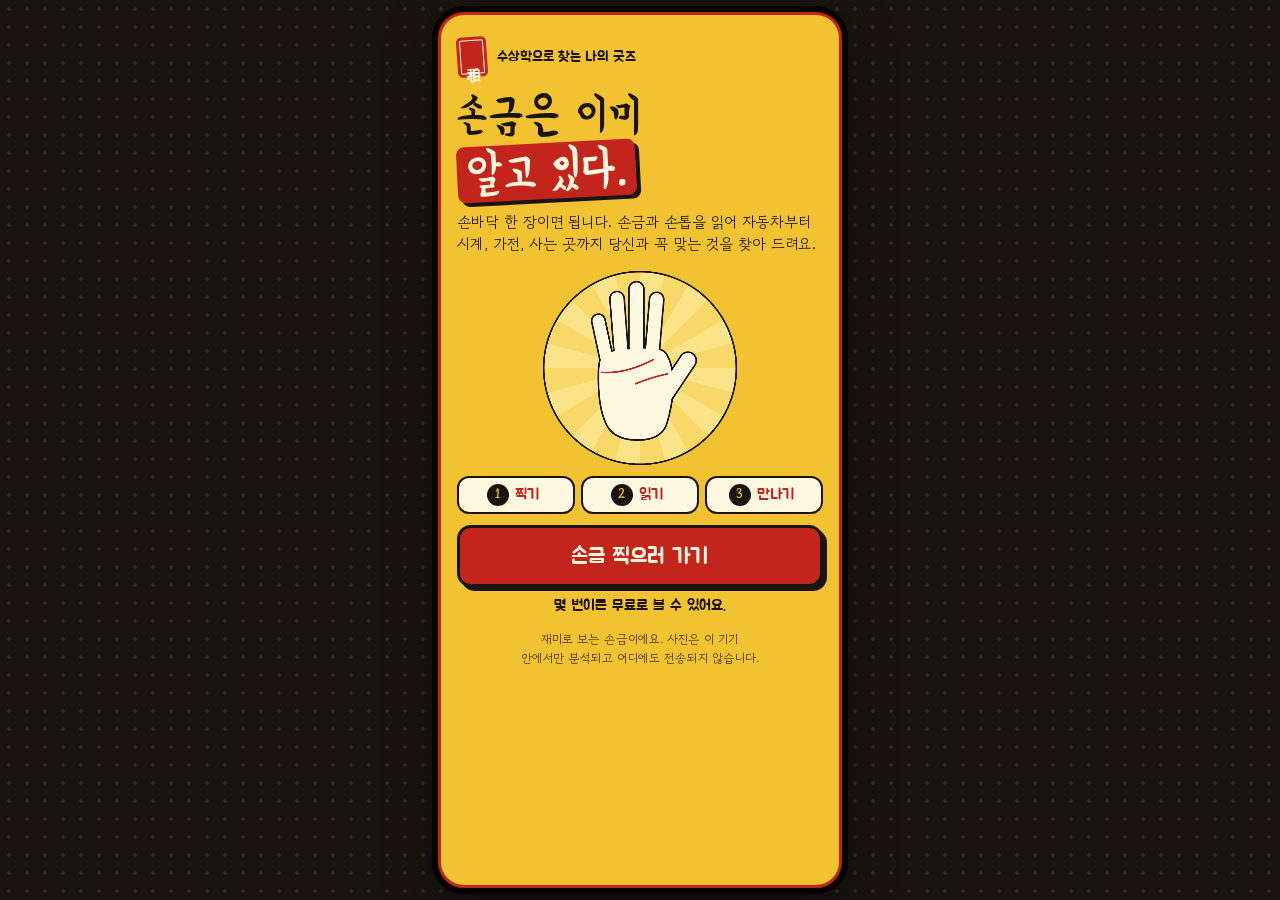
==== commit bb419ad4: "손금 풀이 추가: 주요선의 뜻과 성격·연애운·재물운·적성 Co-Authored-By: Claude Fable 5.2 <noreply@anthropic.com> Claude-Ses" ====
--- a/index.html
+++ b/index.html
@@ -323,6 +323,13 @@
   #s-intro .introart { height: 22dvh; }
 }
 
+/* 손금 풀이 */
+.line-mean { margin: 0; }
+.line-measure { margin: 3px 0 0; font-size: 12.5px; opacity: .7; }
+.overall .tag { background: var(--ink); }
+.trace { grid-template-columns: 1fr; }
+.trace canvas { width: min(100%, 230px); justify-self: center; }
+
 </style>
 </head>
 <body>
@@ -473,6 +480,20 @@
       <canvas id="heroCanvas" class="hero" role="img"></canvas>
       <p id="profileLine" class="fine left"></p>
 
+      <h2 class="h">내 손금 풀이</h2>
+      <div class="card trace">
+        <canvas id="traceCanvas" role="img" aria-label="촬영한 손바닥 위에 판독한 손금을 색으로 표시한 그림"></canvas>
+        <div>
+          <h3 class="read-head">주요선</h3>
+          <ul id="lineList" class="linelist"></ul>
+        </div>
+      </div>
+      <div class="card">
+        <h3 class="read-head">종합 풀이</h3>
+        <ul id="overall" class="linelist overall"></ul>
+      </div>
+      <div id="moreRead" class="card moreread"></div>
+
       <h2 class="h">4컷 만화로 보는 이유</h2>
       <div class="comic">
         <canvas id="panel1" role="img"></canvas>
@@ -485,16 +506,6 @@
       <p class="fine left">가장 두드러진 성향을 중심으로, 항목에 따라 두 번째·세 번째 성향까지 보고 골랐어요. 항목마다 근거가 된 성향을 적어 두었습니다.</p>
       <nav id="pickNav" class="tabs" aria-label="추천 묶음 바로가기"></nav>
       <div id="pickPanels" class="pickgroups"></div>
-
-      <h2 class="h">내 손금 판독</h2>
-      <div class="card trace">
-        <canvas id="traceCanvas" role="img" aria-label="촬영한 손바닥 위에 판독한 손금을 색으로 표시한 그림"></canvas>
-        <div>
-          <h3 class="read-head">주요선</h3>
-          <ul id="lineList" class="linelist"></ul>
-        </div>
-      </div>
-      <div id="moreRead" class="card moreread"></div>
 
       <h2 class="h">왜 이 차일까</h2>
       <div id="reasons" class="reasons"></div>
@@ -2674,7 +2685,65 @@
     return `손목에서 중지 쪽으로 ${pct(l.len)}% · ${d}`;
   }
 
-  return { read, features, traitScores, pickCar, lineSummary, extras, personalColor, reading, bonus };
+  /* ---------- 손금 풀이: 주요선 네 개가 뜻하는 것 ---------- */
+  function lineMeaning(id, lines) {
+    const l = lines[id], f = features(lines);
+    if (id === 'life') {
+      if (!l.found) return '선이 옅어 일부만 읽혔습니다. 수상학에서는 무리하게 달리기보다 쉬어 가며 힘을 모으는 손으로 풉니다.';
+      return (f.lifeLen >= 0.6 ? '손목 쪽까지 길게 이어집니다. 기운이 오래가고, 지쳐도 금방 회복하는 손입니다. ' : '길지 않은 편입니다. 짧고 굵게 힘을 몰아 쓰는 손으로, 쉬는 시간을 꼭 챙겨야 능률이 납니다. ')
+        + (f.lifeReach >= 0.55 ? '손바닥 가운데까지 크게 휘어 돌아, 활동 반경이 넓고 밖에서 기운을 얻는 타입입니다. ' : f.lifeReach <= 0.3 ? '엄지 쪽에 바짝 붙어 내려와, 익숙한 사람과 공간에서 힘을 얻는 신중한 타입입니다. ' : '휘는 정도가 알맞아, 나설 때와 쉴 때를 가릴 줄 아는 타입입니다. ')
+        + (f.lifeDepth >= 0.6 ? '다른 선보다 깊은 편이라 의지와 생활력이 강합니다.' : '다른 선보다 가는 편이라 섬세하고 주변 분위기에 민감합니다.')
+        + ' 생명선의 길이는 수명이 아니라 활력을 봅니다.';
+    }
+    if (id === 'head') {
+      if (!l.found) return '선이 옅어 일부만 읽혔습니다. 깊이 따지기보다 느낌과 경험으로 정하는 손으로 풉니다.';
+      return (f.headSlope >= 0.6 ? '손바닥 아래쪽으로 길게 처집니다. 상상력과 감수성이 풍부해 기획·창작에 강한 머리입니다. ' : f.headSlope <= 0.25 ? '옆으로 곧게 뻗습니다. 현실 감각과 셈이 빠르고, 근거를 확인해야 움직이는 머리입니다. ' : '완만하게 내려갑니다. 현실 감각과 상상력이 한쪽으로 치우치지 않은 머리입니다. ')
+        + (f.headLen >= 0.6 ? '선이 길어 한 가지를 오래, 깊게 파고듭니다. ' : '선이 짧은 편이라 고민을 오래 끌지 않고 결정이 빠릅니다. ')
+        + (l.gap != null && f.headGap >= 0.6 ? '생명선과 떨어져서 출발해 독립심이 강하고 결단이 대담합니다.' : '생명선과 붙어서 출발해 돌다리도 두드려 보는 신중함이 있습니다.');
+    }
+    if (id === 'heart') {
+      if (!l.found) return '선이 옅어 일부만 읽혔습니다. 감정을 겉으로 잘 드러내지 않는 손으로 풉니다.';
+      return (f.heartRise >= 0.55 ? '끝이 검지 쪽으로 휘어 오릅니다. 마음을 숨기지 않고 표현하며, 애정에 적극적입니다. ' : f.heartRise <= 0.15 ? '끝이 곧게 뻗습니다. 표현은 서툴러도 속정이 깊고, 감정에 휩쓸리지 않습니다. ' : '끝이 살짝 오릅니다. 다정하지만 선을 지킬 줄 아는 따뜻한 타입입니다. ')
+        + (f.heartLen >= 0.6 ? '선이 길어 한번 맺은 인연을 오래 가져갑니다. ' : '선이 짧은 편이라 넓은 관계보다 가까운 몇 사람에게 마음을 씁니다. ')
+        + (f.heartDepth >= 0.6 ? '다른 선보다 깊은 편이라 좋고 싫음이 분명합니다.' : '다른 선보다 가는 편이라 상대 기분을 잘 살피는 세심함이 있습니다.');
+    }
+    if (!l.found) return '또렷한 운명선이 없습니다. 정해진 길을 따르기보다 여러 일을 거치며 내 길을 직접 만드는 손으로 풉니다. 나쁜 뜻이 아니라 자유로운 손입니다.';
+    return (l.len >= 0.6 ? '손목 가까이에서 중지 쪽으로 길게 오릅니다. 일찍 방향을 정하고 한 우물을 파는 손입니다. ' : '손바닥 중간쯤부터 오릅니다. 스스로 길을 찾아 뒤늦게 자리를 잡는 자수성가형으로 풉니다. ')
+      + (l.depth >= 0.07 ? '선이 진해 맡은 일에 대한 책임감과 직업운이 강합니다.' : '선이 옅어 한 가지 직함에 묶이기보다 여러 역할을 오갑니다.');
+  }
+
+  /* ---------- 종합 풀이: 성격 · 연애운 · 재물운 · 일과 적성 ---------- */
+  const TRAIT_SELF = {
+    vital: '에너지가 넘쳐 가만히 있지 못하는', advent: '새로운 것을 보면 일단 해 보는', heart: '정이 많고 표현이 풍부한',
+    logic: '따질 것은 따지고 넘어가는', dream: '남들과 다른 그림을 그리는', grit: '한번 정하면 끝까지 가는',
+  };
+  const TRAIT_JOB = {
+    vital: '몸으로 뛰고 현장을 누비는 일', advent: '새 판을 벌이는 기획·영업·창업', heart: '사람을 상대하고 돌보는 일',
+    logic: '숫자와 근거를 다루는 분석·관리', dream: '없던 것을 만들어 내는 창작·디자인', grit: '오래 쌓아야 빛나는 전문직·장인의 일',
+  };
+  function overall(res) {
+    const L = res.lines || {}, M = res.marks || {}, S = res.special || {}, f = features(L);
+    const order = TRAITS.map((t, i) => ({ id: t.id, name: t.name, s: res.scores[i] - TRAIT_BASE[i] })).sort((a, b) => b.s - a.s);
+    const a = order[0], b = order[1], low = order[order.length - 1];
+    const cnt = (k) => (M[k] ? M[k].count : 0), has = (k) => !!(L[k] && L[k].found);
+    const rows = [];
+    rows.push({ tag: '성격', text: `${TRAIT_SELF[a.id]} 사람입니다. 여기에 ${b.name}이 받쳐 주어 ${TRAIT_SELF[b.id]} 면도 함께 보입니다. 상대적으로 ${low.name} 쪽은 덜 쓰는 편이라, 그 부분을 채워 주는 사람과 잘 맞습니다.` });
+    rows.push({ tag: '연애운', text:
+      (f.heartRise >= 0.55 ? '좋아하면 먼저 다가가는 편이라 인연이 시작되기 쉽습니다. ' : f.heartRise <= 0.15 ? '마음을 여는 데 시간이 걸리지만, 한번 열면 오래갑니다. ' : '서두르지 않고 편안하게 가까워지는 연애를 합니다. ')
+      + (cnt('marriage') >= 2 ? '결혼선이 여러 줄이라 인연의 기회가 여러 번 온다고 풉니다. ' : cnt('marriage') === 1 ? '결혼선이 한 줄로 또렷해 한 사람과 깊게 가는 운입니다. ' : '결혼선이 옅어 지금은 사람보다 내 일에 마음이 가 있는 때입니다. ')
+      + (has('sun') ? '태양선이 있어 호감을 사는 매력도 따릅니다.' : '') });
+    rows.push({ tag: '재물운', text:
+      (S.m ? 'M자 손금이라 뒷심으로 재물을 모은다고 풉니다. ' : '')
+      + (has('fate') ? '운명선이 서 있어 꾸준한 일에서 돈이 들어오는 운입니다. ' : '운명선이 옅어 한 곳의 월급보다 여러 갈래의 벌이가 어울립니다. ')
+      + (cnt('money') >= 1 ? '재물선이 보여 들어온 돈을 지킬 줄 압니다. ' : '재물선은 옅어 모으기보다 쓰는 데서 보람을 찾는 편이니, 자동으로 모이는 장치를 두면 좋습니다. ')
+      + (has('mercury') ? '수성선이 있어 장사 수완과 셈도 밝습니다.' : '') });
+    rows.push({ tag: '일·적성', text:
+      `${TRAIT_JOB[a.id]}에서 실력이 납니다. ` + (f.headSlope >= 0.6 ? '두뇌선이 처져 있어 정해진 절차보다 아이디어를 내는 자리에서 빛납니다. ' : f.headSlope <= 0.25 ? '두뇌선이 곧아 기준과 숫자가 분명한 자리에서 믿음을 얻습니다. ' : '')
+      + (L.fate && L.fate.found && L.fate.len >= 0.6 ? '한 분야를 오래 파면 이름이 납니다.' : '한 가지에 묶이기보다 경험을 넓히다 보면 자리가 잡힙니다.') });
+    return rows;
+  }
+
+  return { read, features, traitScores, pickCar, lineSummary, lineMeaning, overall, extras, personalColor, reading, bonus };
 })();
 
 'use strict';
@@ -4292,8 +4361,17 @@
       const li = node('li');
       const tag = node('span', 'tag', LINE_INFO[id].name);
       tag.style.background = LINE_INFO[id].color;
-      li.append(tag, node('span', null, Fortune.lineSummary(id, res.lines[id])));
+      const body = node('div');
+      body.append(node('p', 'line-mean', Fortune.lineMeaning(id, res.lines)), node('p', 'line-measure', Fortune.lineSummary(id, res.lines[id])));
+      li.append(tag, body);
       el.lineList.append(li);
+    }
+    // 종합 풀이
+    el.overall.textContent = '';
+    for (const r of Fortune.overall(res)) {
+      const li = node('li');
+      li.append(node('span', 'tag', r.tag), node('span', null, r.text));
+      el.overall.append(li);
     }
     renderReading(res);
     // 이유
@@ -4525,7 +4603,7 @@
       'stage', 'video', 'photo', 'guide', 'hint',
       'liveControls', 'photoControls', 'btnShoot', 'btnSwitch', 'zoom', 'btnUsePhoto', 'btnRotate', 'btnFlipHand', 'filePick', 'fileShoot', 'btnSetupBack', 'btnSetupGo', 'setupNote',
       'scanTitle', 'scanCanvas', 'scanSteps', 'retake', 'retakeTitle', 'retakeTip', 'btnRetake', 'btnAdjust',
-      'carName', 'carKind', 'carSync', 'carTag', 'heroCanvas', 'profileLine', 'pickNav', 'pickPanels', 'panel1', 'panel2', 'panel3', 'panel4', 'traceCanvas', 'lineList', 'moreRead', 'reasons', 'bars',
+      'carName', 'carKind', 'carSync', 'carTag', 'heroCanvas', 'profileLine', 'pickNav', 'pickPanels', 'panel1', 'panel2', 'panel3', 'panel4', 'traceCanvas', 'lineList', 'overall', 'moreRead', 'reasons', 'bars',
       'btnShare', 'btnSave', 'btnCopy', 'btnAgain', 'againLine',
       'gate', 'gateClose', 'gateLinkBox', 'gateLink', 'gateCopy', 'gateShare', 'gateStatus', 'gateGo', 'gatePreview', 'gateSim', 'toast']) el[id] = $(id);
     el.scanStage = el.scanCanvas.parentElement;
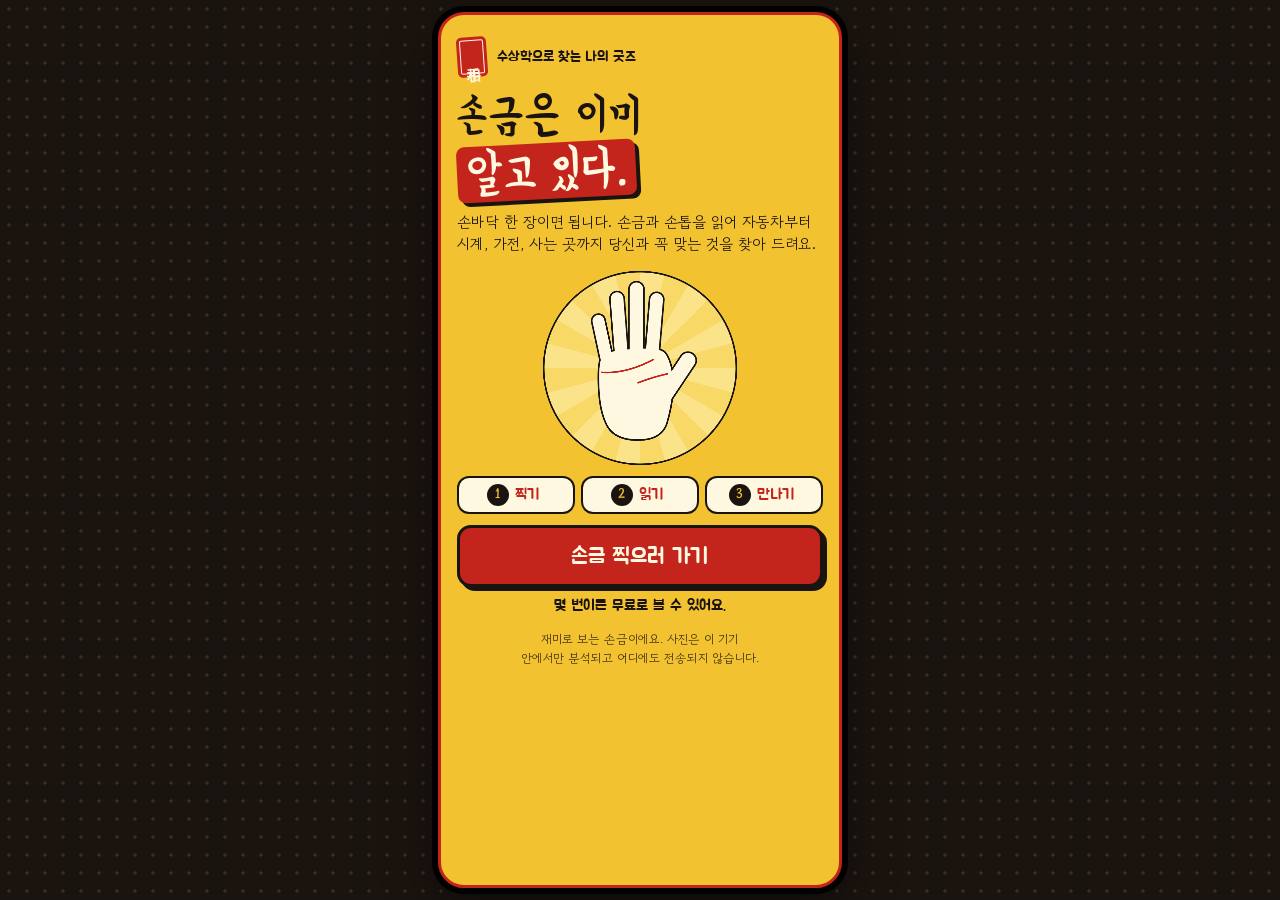
==== commit 47bf9a89: "손바닥 촬영 직후 판별 후 손톱으로(카메라 권한 재요청 없음), 손톱 풀이 추가 Co-Authored-By: Claude Opus 5.5 <noreply@anthropic.com>" ====
--- a/index.html
+++ b/index.html
@@ -491,6 +491,11 @@
       <div class="card">
         <h3 class="read-head">종합 풀이</h3>
         <ul id="overall" class="linelist overall"></ul>
+      </div>
+      <div class="card">
+        <h3 class="read-head">손톱 풀이</h3>
+        <ul id="nailList" class="linelist overall"></ul>
+        <p id="nailNote" class="fine left"></p>
       </div>
       <div id="moreRead" class="card moreread"></div>
 
@@ -2647,16 +2652,20 @@
     if (nl) {
       const rows = [];
       rows.push(nl.ratio == null
-        ? { tag: '모양', color: '#1A1410', text: '손톱의 테두리가 또렷하게 잡히지 않아 모양은 읽지 못했습니다.' }
-        : nl.ratio >= 1.2 ? { tag: '모양', color: '#1A1410', text: '세로로 긴 손톱입니다. 마음이 여리고 상상력이 풍부한 타입으로 풉니다.', plus: tn(['heart', 'dream']) }
-        : nl.ratio <= 0.95 ? { tag: '모양', color: '#1A1410', text: '가로로 넓은 손톱입니다. 솔직하고 몸이 먼저 움직이는 타입으로 풉니다.', plus: tn(['vital', 'advent']) }
-        : { tag: '모양', color: '#1A1410', text: '길이와 너비가 고른 손톱입니다. 치우침 없이 차근차근 해내는 타입으로 풉니다.', plus: tn(['grit', 'logic']) });
+        ? { tag: '모양', color: '#1A1410', text: '손톱의 테두리가 또렷하게 잡히지 않아 모양은 읽지 못했습니다. 빛이 반사되지 않는 곳에서 손톱 한 개만 틀에 꽉 차게 찍으면 읽을 수 있습니다.' }
+        : nl.ratio >= 1.2 ? { tag: '모양', color: '#1A1410', text: '세로로 긴 손톱입니다. 수상학에서는 마음이 여리고 상상력이 풍부한 사람의 손톱으로 봅니다. 다툼을 싫어하고 분위기를 부드럽게 만드는 재주가 있으며, 예술·감각을 쓰는 일과 잘 맞습니다.', plus: tn(['heart', 'dream']) }
+        : nl.ratio <= 0.95 ? { tag: '모양', color: '#1A1410', text: '가로로 넓은 손톱입니다. 수상학에서는 솔직하고 몸이 먼저 움직이는 사람의 손톱으로 봅니다. 돌려 말하지 못하고 뒤끝이 없으며, 승부가 분명한 일에서 힘을 냅니다.', plus: tn(['vital', 'advent']) }
+        : { tag: '모양', color: '#1A1410', text: '길이와 너비가 고른 손톱입니다. 수상학에서는 치우침 없이 차근차근 해내는 사람의 손톱으로 봅니다. 감정과 판단의 균형이 좋아 주변에서 믿고 일을 맡깁니다.', plus: tn(['grit', 'logic']) });
       const tone = nailTone(nl, res.skin);
-      rows.push(tone === 'red' ? { tag: '빛깔', color: '#C3251C', text: '손바닥보다 붉은 기가 도는 손톱입니다. 기운이 넘치고 열이 많은 기질로 풉니다.', plus: tn(['vital']) }
-        : tone === 'pale' ? { tag: '빛깔', color: '#C3251C', text: '맑고 옅은 빛의 손톱입니다. 차분하게 따져 보는 기질로 풉니다.', plus: tn(['logic']) }
-        : { tag: '빛깔', color: '#C3251C', text: '고운 분홍빛 손톱입니다. 모나지 않고 두루 잘 어울리는 기질로 풉니다.' });
-      rows.push(nl.moon ? { tag: '반달', color: '#0E6E66', text: '뿌리 쪽에 반달이 또렷합니다. 한번 시작하면 밀고 나가는 추진력으로 풉니다.', plus: tn(['grit', 'vital']) }
-        : { tag: '반달', color: '#0E6E66', text: '반달이 뚜렷하게 보이지 않습니다. 서두르지 않고 제 속도로 가는 타입으로 풉니다.' });
+      rows.push(tone === 'red' ? { tag: '빛깔', color: '#C3251C', text: '손바닥보다 붉은 기가 도는 손톱입니다. 기운이 넘치고 열이 많은 기질로 풉니다. 하고 싶은 일이 생기면 바로 달려드는 추진력이 있고, 그만큼 성미가 급한 면도 있습니다.', plus: tn(['vital']) }
+        : tone === 'pale' ? { tag: '빛깔', color: '#C3251C', text: '맑고 옅은 빛의 손톱입니다. 차분하게 따져 보는 기질로 풉니다. 쉽게 들뜨지 않고 한 걸음 물러나 상황을 보는 침착함이 있습니다.', plus: tn(['logic']) }
+        : { tag: '빛깔', color: '#C3251C', text: '고운 분홍빛 손톱입니다. 모나지 않고 두루 잘 어울리는 기질로 풉니다. 사람 사이에서 편안함을 주어 인복이 따른다고 봅니다.' });
+      rows.push(nl.moon ? { tag: '반달', color: '#0E6E66', text: '뿌리 쪽에 반달이 또렷합니다. 한번 시작하면 밀고 나가는 추진력과 버티는 힘이 좋다고 풉니다.', plus: tn(['grit', 'vital']) }
+        : { tag: '반달', color: '#0E6E66', text: '반달이 뚜렷하게 보이지 않습니다. 서두르지 않고 제 속도로 가는 타입으로 풉니다. 무리해서 몰아치기보다 꾸준히 나눠서 하는 방식이 맞습니다.' });
+      // 한 줄 종합
+      const shapeWord = nl.ratio == null ? '' : nl.ratio >= 1.2 ? '여린 마음' : nl.ratio <= 0.95 ? '솔직한 행동력' : '고른 균형감';
+      const toneWord = tone === 'red' ? '뜨거운 기운' : tone === 'pale' ? '차분한 판단' : '부드러운 친화력';
+      rows.push({ tag: '종합', color: '#1A1410', text: `${shapeWord ? shapeWord + '에 ' : ''}${toneWord}${nl.moon ? ', 여기에 밀고 나가는 뒷심까지' : ''} 갖춘 손톱입니다. 손금 풀이와 겹치는 대목이 있다면 그 성향이 특히 강하다는 뜻으로 봅니다.` });
       out.push({ title: '손톱', rows, note: '엄지 손톱 한 개의 모양과 빛깔만 재미로 본 것입니다. 조명과 매니큐어에 따라 달라질 수 있고, 건강 상태를 뜻하지 않습니다.' });
     }
     if (sh) {
@@ -4032,6 +4041,7 @@
   }
   function shootLive() {
     const v = el.video;
+    if (ST.busy) return;
     if (!v.videoWidth) { toast('카메라가 아직 준비되지 않았어요. 잠시 후 다시 눌러주세요.'); return; }
     if (ST.step === 'nail') {
       const g = liveBox(), nc = document.createElement('canvas');
@@ -4045,7 +4055,11 @@
     c.width = v.videoWidth; c.height = v.videoHeight;
     c.getContext('2d').drawImage(v, 0, 0);        // 저장은 거울 반전 없이, 실제 모습 그대로
     const gb = liveBox();                         // 찍는 순간 틀이 놓여 있던 자리
-    c.toBlob((blob) => { if (blob) { stopCamera(); setPhoto(URL.createObjectURL(blob), { guide: gb }); } }, 'image/jpeg', 0.95);
+    // 카메라는 끄지 않는다: 손바닥을 바로 판별한 뒤 같은 카메라로 손톱까지 찍는다(권한을 다시 묻지 않게)
+    ST.shotLive = true;
+    ST.busy = true;
+    setHint('손바닥을 확인하는 중…');
+    c.toBlob((blob) => { if (blob) setPhoto(URL.createObjectURL(blob), { guide: gb }); else ST.busy = false; }, 'image/jpeg', 0.95);
   }
 
   /* 사진 받기 → 손바닥을 자동으로 찾아 바로 판독 */
@@ -4061,22 +4075,60 @@
       ST.photoFlip = null;
       if (opt && opt.adjust) enterAdjust(); else autoRead(!opt || opt.allowRotate !== false, opt && opt.guide);
     };
-    img.onerror = () => { URL.revokeObjectURL(url); toast('사진을 열 수 없어요. 다른 사진을 골라주세요.'); };
+    img.onerror = () => { ST.busy = false; URL.revokeObjectURL(url); toast('사진을 열 수 없어요. 다른 사진을 골라주세요.'); };
     img.src = url;
   }
   function loadPhoto(file) {
     if (!file) return;
     if (ST.step === 'nail') { loadNail(file); return; }
+    ST.shotLive = false;
     setPhoto(URL.createObjectURL(file));
   }
 
   /* ---------- 손톱 ---------- */
   /* 손바닥 사진을 받은 다음: 손톱을 아직 안 찍었으면 손톱 단계로, 찍었거나 건너뛰었으면 판독으로 */
+  /* 손바닥 사진을 받으면 그 자리에서 판별한다.
+   *   잘 찍혔으면 "잘 찍혔어요"라고 알리고 손톱 단계로, 아니면 이유를 알리고 손바닥을 다시 찍게 한다. */
   function afterPalm(preFail) {
-    if (preFail || ST.nail !== undefined) { runScan(preFail); return; }
+    ST.busy = false;
+    let a = null;
+    if (!preFail) { try { a = PalmReader.analyze(ST.hand, { palmOnly: ST.palmOnly }); } catch (e) { a = { ok: false, reason: 'faint', quality: {} }; } }
+    ST.analysis = a;
+    const live = !!ST.stream && ST.screen === 'capture';
+    if (preFail || !a.ok) {
+      if (live && ST.shotLive && ST.mode === 'live') {      // 카메라 화면에 그대로 머물며 다시 찍기
+        const r = RETAKE[preFail || a.reason] || RETAKE.faint;
+        stopAlign();
+        ST.guideState = 'warn'; paintGuide();
+        setHint('다시 찍어주세요 · ' + r.title);
+        toast(r.tip);
+        setTimeout(() => { if (ST.screen === 'capture' && ST.mode === 'live' && ST.step === 'palm' && ST.stream) startAlign(); }, 3000);
+        return;
+      }
+      runScan(preFail || null);
+      return;
+    }
+    if (ST.nail !== undefined) { runScan(null); return; }
+    if (live) {
+      if (ST.mode !== 'live') setMode('live');
+      stopAlign();
+      ST.guideState = 'ok'; paintGuide();
+      setHint('손바닥이 잘 찍혔어요! 다음은 손톱이에요', true);
+      ST.busy = true;
+      setTimeout(() => {
+        ST.busy = false;
+        if (ST.screen !== 'capture') return;
+        ST.step = 'nail';
+        setMode('live');
+        layoutStage();
+        startAlign();
+      }, 1500);
+      return;
+    }
     ST.step = 'nail';
     if (ST.screen !== 'capture') show('capture');
     setMode('choose');
+    toast('손바닥이 잘 찍혔어요! 이번엔 엄지 손톱을 찍어주세요.');
     if (canLive()) startCamera();
   }
   function readNail(canvas) {
@@ -4283,6 +4335,7 @@
     await wait(90);
     let a;
     if (preFail) a = { ok: false, reason: preFail, quality: {} };
+    else if (ST.analysis) a = ST.analysis;      // 찍은 직후에 이미 판별해 둔 결과
     else { try { a = PalmReader.analyze(ST.hand, { palmOnly: ST.palmOnly }); } catch (e) { a = { ok: false, reason: 'faint', quality: {} }; } }
     if (a.ok) a.nail = ST.nail || null;
     const failAt = a.ok ? -1 : ({ no_palm: 0, no_hand: 0, misaligned: 0, thumb: 0, background: 0, too_dark: 1, too_bright: 1, faint: 2 })[a.reason];
@@ -4452,7 +4505,18 @@
   /* 주요선 말고 더 읽은 것들 */
   function renderReading(res) {
     el.moreRead.textContent = '';
-    const secs = Fortune.reading(res);
+    const all = Fortune.reading(res), nailSec = all.find((s) => s.title === '손톱'), secs = all.filter((s) => s !== nailSec);
+    // 손톱 풀이는 따로 한 장으로
+    el.nailList.textContent = '';
+    for (const r of (nailSec ? nailSec.rows : [{ tag: '손톱', color: '#1A1410', text: '손톱 사진을 찍지 않아 풀이가 없습니다. "다시 하기"에서 엄지 손톱까지 찍으면 모양·빛깔·반달을 풀어 드립니다.' }])) {
+      const li = node('li'), tag = node('span', 'tag', r.tag), txt = node('span', null, r.text + ' ');
+      tag.style.background = r.color;
+      for (const t of r.plus || []) txt.append(node('span', 'plus-chip', '+' + t));
+      li.append(tag, txt);
+      el.nailList.append(li);
+    }
+    el.nailNote.textContent = nailSec ? nailSec.note : '';
+    el.nailNote.hidden = !nailSec;
     el.moreRead.hidden = !secs.length;
     for (const sec of secs) {
       el.moreRead.append(node('h3', 'read-head', sec.title));
@@ -4603,7 +4667,7 @@
       'stage', 'video', 'photo', 'guide', 'hint',
       'liveControls', 'photoControls', 'btnShoot', 'btnSwitch', 'zoom', 'btnUsePhoto', 'btnRotate', 'btnFlipHand', 'filePick', 'fileShoot', 'btnSetupBack', 'btnSetupGo', 'setupNote',
       'scanTitle', 'scanCanvas', 'scanSteps', 'retake', 'retakeTitle', 'retakeTip', 'btnRetake', 'btnAdjust',
-      'carName', 'carKind', 'carSync', 'carTag', 'heroCanvas', 'profileLine', 'pickNav', 'pickPanels', 'panel1', 'panel2', 'panel3', 'panel4', 'traceCanvas', 'lineList', 'overall', 'moreRead', 'reasons', 'bars',
+      'carName', 'carKind', 'carSync', 'carTag', 'heroCanvas', 'profileLine', 'pickNav', 'pickPanels', 'panel1', 'panel2', 'panel3', 'panel4', 'traceCanvas', 'lineList', 'overall', 'nailList', 'nailNote', 'moreRead', 'reasons', 'bars',
       'btnShare', 'btnSave', 'btnCopy', 'btnAgain', 'againLine',
       'gate', 'gateClose', 'gateLinkBox', 'gateLink', 'gateCopy', 'gateShare', 'gateStatus', 'gateGo', 'gatePreview', 'gateSim', 'toast']) el[id] = $(id);
     el.scanStage = el.scanCanvas.parentElement;
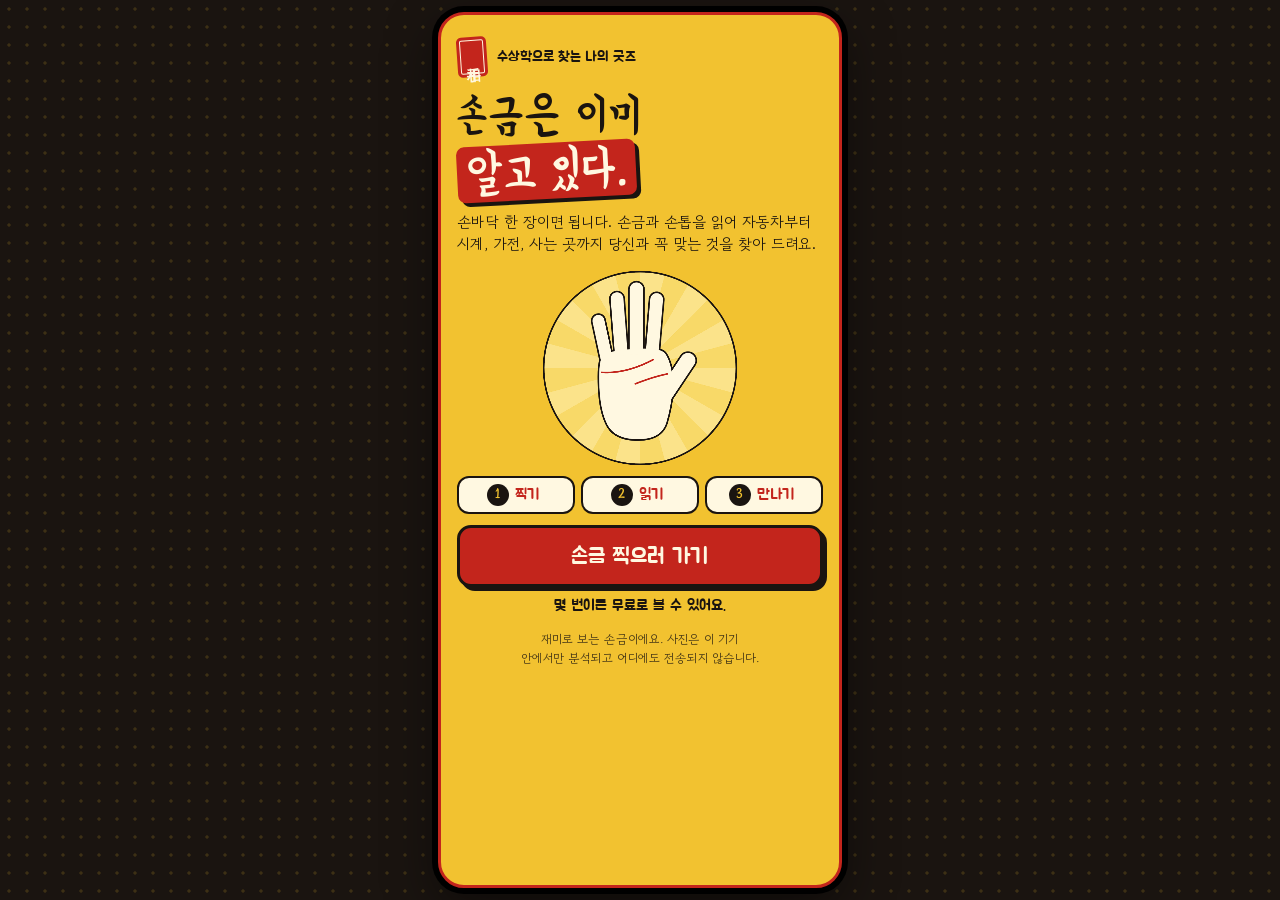
==== commit 978e6d4f: "추천 자동차·상품에 다나와 최저가/견적 버튼 추가 Co-Authored-By: Claude Opus 5.5 <noreply@anthropic.com> Claude-Session:" ====
--- a/index.html
+++ b/index.html
@@ -330,6 +330,25 @@
 .trace { grid-template-columns: 1fr; }
 .trace canvas { width: min(100%, 230px); justify-self: center; }
 
+/* 다나와 바로가기 버튼 */
+.dnw {
+  display: grid; grid-template-columns: auto 1fr auto; grid-template-areas: "logo main arrow" "logo sub arrow";
+  align-items: center; column-gap: 10px; margin-top: 10px; padding: 8px 12px; text-decoration: none;
+  background: var(--rice); color: var(--ink); border: 2.5px solid var(--ink); border-radius: 12px; box-shadow: 3px 3px 0 var(--ink);
+  transition: transform .08s, box-shadow .08s;
+}
+.dnw:active { transform: translate(2px, 2px); box-shadow: 1px 1px 0 var(--ink); }
+.dnw-logo { grid-area: logo; padding: 3px 7px; border-radius: 6px; background: #1D5FE6; color: #fff; font: 700 12px/1.2 Arial, sans-serif; letter-spacing: -.2px; }
+.dnw b { grid-area: main; font-family: var(--font-ui); font-weight: 400; font-size: 16px; line-height: 1.25; color: #1D5FE6; }
+.dnw-sub { grid-area: sub; font-size: 12px; line-height: 1.3; opacity: .75; }
+.dnw-arrow { grid-area: arrow; font-family: var(--font-ui); font-size: 20px; color: #1D5FE6; }
+.dnw-big { background: #1D5FE6; border-color: var(--ink); padding: 12px 14px; }
+.dnw-big .dnw-logo { background: #fff; color: #1D5FE6; }
+.dnw-big b, .dnw-big .dnw-arrow { color: #fff; font-size: 18px; }
+.dnw-big .dnw-sub { color: #fff; opacity: .9; }
+
+.pick .dnw { grid-column: 1 / -1; margin-top: 8px; }
+
 </style>
 </head>
 <body>
@@ -478,6 +497,7 @@
       <p class="chips"><span id="carKind" class="chip"></span><span id="carSync" class="chip chip-red"></span></p>
       <p id="carTag" class="tagline"></p>
       <canvas id="heroCanvas" class="hero" role="img"></canvas>
+      <div id="carLink"></div>
       <p id="profileLine" class="fine left"></p>
 
       <h2 class="h">내 손금 풀이</h2>
@@ -1123,6 +1143,37 @@
   gender: { m: '남자', f: '여자', u: '성별 모름' },
   age: { 10: '10대', 20: '20대', 30: '30대', 40: '40대', 50: '50대', 60: '60대 이상' },
 };
+/* 다나와 바로가기: 추천 항목 이름으로 다나와(또는 다나와자동차) 검색 주소를 만든다 */
+const DANAWA = (function () {
+  // 항목마다 검색어 끝에 붙일 품목 이름 (이미 들어 있으면 붙이지 않음)
+  const WORD = { tv: 'TV', fridge: '냉장고', kimchi: '김치냉장고', washer: '', aircon: '에어컨', styler: '', dish: '식기세척기', monitor: '모니터', mb: '메인보드', egear: '', watch: '시계' };
+  // 이름의 세 번째 조각이 "실제 제품 이름"인 항목 (나머지는 세 번째 조각이 설명이라 빼고 찾는다)
+  const PRODUCT3 = { cpu: 1, mouse: 1, keyboard: 1, pccase: 1, laptop: 1 };
+  const SHOP = { watch: 1, egear: 1, cpu: 1, mb: 1, mouse: 1, keyboard: 1, pccase: 1, laptop: 1, monitor: 1, tv: 1, fridge: 1, kimchi: 1, washer: 1, aircon: 1, styler: 1, dish: 1, brand: 1, food: 1 };
+  const clean = (s) => s.replace(/\([^)]*\)/g, ' ').replace(/(^|\s)시리즈(?=\s|$)/g, ' ').replace(/\s+/g, ' ').trim();
+  // 이름만으로는 검색이 잘 안 되는 항목은 검색어를 직접 정해 둔다
+  const FIX = { 'AMD · 라이젠 · 내장 그래픽 G 시리즈': '라이젠 G 시리즈', '세이코 · 세이코 5 스포츠': '세이코5 스포츠', '그랜드 세이코 · 헤리티지 컬렉션': '그랜드세이코', '삼성전자 · 더 프리스타일 · 휴대용 프로젝터': '삼성전자 더 프리스타일', '쿨러마스터 · 마스터박스 · NR200P': 'NR200P' };
+  const dedupe = (q) => q.split(' ').filter((w, i, a) => a.indexOf(w) === i).join(' ');
+  function query(cat, name, override) {
+    if (override) return override;
+    if (FIX[name]) return FIX[name];
+    if (cat === 'food') return clean(name.split('·')[0]);
+    const p = name.split(' · ').map(clean);
+    let q;
+    if (cat === 'cpu') q = p[2] || p.join(' ');
+    else if (p.length >= 3) q = PRODUCT3[cat] ? `${p[0]} ${p[2].includes(p[1]) ? '' : p[1]} ${p[2]}` : `${p[0]} ${p[1]}`;
+    else q = p.join(' ');
+    const w = WORD[cat];
+    if (w && !q.includes(w)) q += ' ' + w;
+    return dedupe(q.replace(/\s+/g, ' ').trim());
+  }
+  return {
+    has: (cat) => !!SHOP[cat],
+    product: (cat, name, override) => 'https://search.danawa.com/dsearch.php?query=' + encodeURIComponent(query(cat, name, override)),
+    car: (name) => 'https://auto.danawa.com/search/?q=' + encodeURIComponent(name),
+    query,
+  };
+})();
 
 'use strict';
 /* ============================================================
@@ -4387,6 +4438,8 @@
     el.carKind.textContent = car.kind;
     el.carSync.textContent = `싱크로율 ${res.sync}%`;
     el.carTag.textContent = car.tagline;
+    el.carLink.textContent = '';
+    el.carLink.append(danawaBtn(DANAWA.car(car.name), '가격·견적 보러 가기', '다나와자동차 · 트림별 가격 확인', true));
     const ex = Fortune.extras(res);
     ST.extras = ex;
     el.profileLine.textContent = `${profileText(ex.profile)} 기준 · ${ex.profile.hand === 'left' ? '왼손은 타고난 기질을 봅니다.' : '오른손은 살아오며 만든 기질을 봅니다.'}`;
@@ -4458,6 +4511,13 @@
     makeCard();
   }
   /* 자동차 말고 함께 추천하는 것들: 묶음마다 제목을 달아 한 번에 모두 보여 준다 */
+  /* 다나와로 가는 버튼 (새 창) */
+  function danawaBtn(href, main, sub, big) {
+    const a = node('a', 'dnw' + (big ? ' dnw-big' : ''));
+    a.href = href; a.target = '_blank'; a.rel = 'noopener';
+    a.append(node('span', 'dnw-logo', 'danawa'), node('b', null, main), node('span', 'dnw-sub', sub), node('span', 'dnw-arrow', '→'));
+    return a;
+  }
   function renderPicks(ex) {
     el.pickNav.textContent = '';
     el.pickPanels.textContent = '';
@@ -4492,6 +4552,12 @@
           body.append(box);
         }
         row.append(node('div', 'pick-cat', it.label), body);
+        if (DANAWA.has(it.cat)) {
+          const food = it.cat === 'food', brand = it.cat === 'brand' || it.cat === 'egear';
+          row.append(danawaBtn(DANAWA.product(it.cat, it.name),
+            food ? '다나와에서 장보기' : brand ? '다나와에서 상품 보기' : '다나와 최저가 보기',
+            food ? '간편식·재료 최저가' : brand ? '상품정보 확인' : '가격비교 · 상품정보 확인'));
+        }
         card.append(row);
       }
       el.pickPanels.append(sec);
@@ -4667,7 +4733,7 @@
       'stage', 'video', 'photo', 'guide', 'hint',
       'liveControls', 'photoControls', 'btnShoot', 'btnSwitch', 'zoom', 'btnUsePhoto', 'btnRotate', 'btnFlipHand', 'filePick', 'fileShoot', 'btnSetupBack', 'btnSetupGo', 'setupNote',
       'scanTitle', 'scanCanvas', 'scanSteps', 'retake', 'retakeTitle', 'retakeTip', 'btnRetake', 'btnAdjust',
-      'carName', 'carKind', 'carSync', 'carTag', 'heroCanvas', 'profileLine', 'pickNav', 'pickPanels', 'panel1', 'panel2', 'panel3', 'panel4', 'traceCanvas', 'lineList', 'overall', 'nailList', 'nailNote', 'moreRead', 'reasons', 'bars',
+      'carName', 'carKind', 'carSync', 'carTag', 'carLink', 'heroCanvas', 'profileLine', 'pickNav', 'pickPanels', 'panel1', 'panel2', 'panel3', 'panel4', 'traceCanvas', 'lineList', 'overall', 'nailList', 'nailNote', 'moreRead', 'reasons', 'bars',
       'btnShare', 'btnSave', 'btnCopy', 'btnAgain', 'againLine',
       'gate', 'gateClose', 'gateLinkBox', 'gateLink', 'gateCopy', 'gateShare', 'gateStatus', 'gateGo', 'gatePreview', 'gateSim', 'toast']) el[id] = $(id);
     el.scanStage = el.scanCanvas.parentElement;
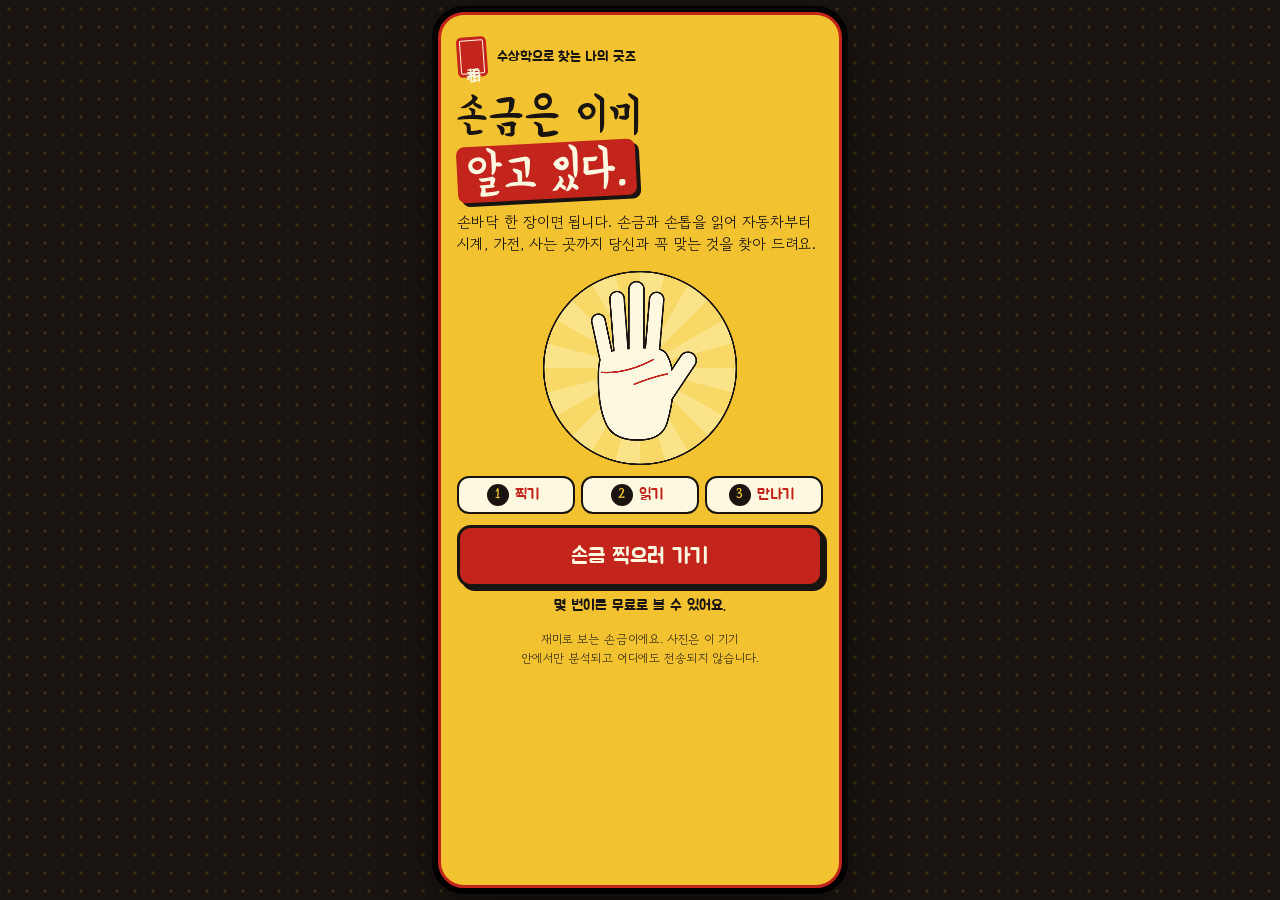
==== commit 38a87578: "결과 화면 재구성: 풀이 먼저, 굿즈는 자동차와 같은 급으로, 4컷으로 정리 Co-Authored-By: Claude Opus 5.5 <noreply@anthropic.com> " ====
--- a/index.html
+++ b/index.html
@@ -349,6 +349,18 @@
 
 .pick .dnw { grid-column: 1 / -1; margin-top: 8px; }
 
+/* 결과 화면: 굿즈는 모두 같은 급으로 */
+.restitle { margin: 0; font-family: var(--font-display); font-weight: 400; font-size: clamp(36px, 11vw, 48px); line-height: 1.15; }
+.pick .hero { grid-column: 1 / -1; margin-top: 10px; box-shadow: none; border-width: 2.5px; }
+.pick .chips { margin-top: 8px; }
+.carlink { grid-column: 1 / -1; }
+.carlink .dnw { margin-top: 10px; }
+.whybox { display: grid; gap: 8px; }
+.whybox p { margin: 0; font-size: 14.5px; line-height: 1.6; }
+.why-head { margin: 0; font-family: var(--font-ui); font-weight: 400; font-size: 18px; color: var(--cinnabar); }
+.why-head::before { content: "왜? "; display: none; }
+#grp-car .whybox { padding: 0; }
+
 </style>
 </head>
 <body>
@@ -492,12 +504,8 @@
 
     <!-- ⑤ 결과 -->
     <section id="s-result" class="screen" hidden>
-      <p class="eyebrow"><span class="seal" aria-hidden="true">判讀</span>판독 완료 · 당신의 최애는</p>
-      <h1 id="carName" class="carname"></h1>
-      <p class="chips"><span id="carKind" class="chip"></span><span id="carSync" class="chip chip-red"></span></p>
-      <p id="carTag" class="tagline"></p>
-      <canvas id="heroCanvas" class="hero" role="img"></canvas>
-      <div id="carLink"></div>
+      <p class="eyebrow"><span class="seal" aria-hidden="true">判讀</span>판독 완료</p>
+      <h1 class="restitle">손금은 이미<br>알고 있었다.</h1>
       <p id="profileLine" class="fine left"></p>
 
       <h2 class="h">내 손금 풀이</h2>
@@ -508,35 +516,55 @@
           <ul id="lineList" class="linelist"></ul>
         </div>
       </div>
+      <div id="moreRead" class="card moreread"></div>
+
+      <h2 class="h">내 손톱 풀이</h2>
       <div class="card">
-        <h3 class="read-head">종합 풀이</h3>
-        <ul id="overall" class="linelist overall"></ul>
-      </div>
-      <div class="card">
-        <h3 class="read-head">손톱 풀이</h3>
         <ul id="nailList" class="linelist overall"></ul>
         <p id="nailNote" class="fine left"></p>
       </div>
-      <div id="moreRead" class="card moreread"></div>
-
-      <h2 class="h">4컷 만화로 보는 이유</h2>
+
+      <h2 class="h">종합 풀이</h2>
+      <div class="card">
+        <ul id="overall" class="linelist overall"></ul>
+      </div>
+
+      <h2 class="h">손금이 골라준 당신과 어울리는 굿즈</h2>
+      <p class="fine left">자동차부터 사는 곳까지 모두 같은 손금으로 골랐어요. 묶음마다 "왜 이걸 골랐는지"를 함께 적어 두었습니다.</p>
+      <nav id="pickNav" class="tabs" aria-label="추천 묶음 바로가기"></nav>
+      <div class="pickgroups">
+        <section id="grp-car" class="pickgroup">
+          <h3 class="pick-head">자동차</h3>
+          <div class="card picks">
+            <div class="pick">
+              <div class="pick-cat">자동차</div>
+              <div>
+                <p id="carName" class="pick-name"></p>
+                <p id="carTag" class="pick-why"></p>
+                <p class="chips"><span id="carKind" class="chip"></span><span id="carSync" class="chip chip-red"></span></p>
+              </div>
+              <canvas id="heroCanvas" class="hero" role="img"></canvas>
+              <div id="carLink" class="carlink"></div>
+            </div>
+          </div>
+          <div class="whybox">
+            <h4 class="why-head">왜 이 차일까</h4>
+            <div id="reasons" class="reasons"></div>
+            <div class="card">
+              <div id="bars" class="bars"></div>
+              <p class="fine legend"><span class="lg lg-me"></span>내 손금 점수 <span class="lg lg-car"></span>이 차의 성격</p>
+            </div>
+          </div>
+        </section>
+        <div id="pickPanels" class="pickgroups"></div>
+      </div>
+
+      <h2 class="h">4컷으로 정리</h2>
       <div class="comic">
         <canvas id="panel1" role="img"></canvas>
         <canvas id="panel2" role="img"></canvas>
         <canvas id="panel3" role="img"></canvas>
         <canvas id="panel4" role="img"></canvas>
-      </div>
-
-      <h2 class="h">자동차 말고도, 손금이 고른 나의 굿즈</h2>
-      <p class="fine left">가장 두드러진 성향을 중심으로, 항목에 따라 두 번째·세 번째 성향까지 보고 골랐어요. 항목마다 근거가 된 성향을 적어 두었습니다.</p>
-      <nav id="pickNav" class="tabs" aria-label="추천 묶음 바로가기"></nav>
-      <div id="pickPanels" class="pickgroups"></div>
-
-      <h2 class="h">왜 이 차일까</h2>
-      <div id="reasons" class="reasons"></div>
-      <div class="card">
-        <div id="bars" class="bars"></div>
-        <p class="fine legend"><span class="lg lg-me"></span>내 손금 점수 <span class="lg lg-car"></span>이 차의 성격</p>
       </div>
 
       <div class="actions">
@@ -1094,12 +1122,12 @@
 
 /* 결과 화면의 묶음(탭) */
 const PICK_GROUPS = [
-  { id: 'style', tab: '스타일', cats: ['watch', 'outfit', 'pcolor', 'brand'] },
-  { id: 'life', tab: '먹고 사기', cats: ['food', 'shop'] },
-  { id: 'tech', tab: '전자·PC', cats: ['egear', 'cpu', 'mb', 'mouse', 'keyboard', 'pccase', 'laptop', 'monitor'] },
-  { id: 'home', tab: '대형가전', cats: ['tv', 'fridge', 'kimchi', 'washer', 'aircon', 'styler', 'dish'] },
-  { id: 'people', tab: '사람', cats: ['ptype', 'pmbti', 'plook'] },
-  { id: 'place', tab: '사는 곳', cats: ['region'] },
+  { id: 'style', tab: '스타일', why: '왜 이 스타일일까', cats: ['watch', 'outfit', 'pcolor', 'brand'] },
+  { id: 'life', tab: '먹고 사기', why: '왜 이걸 먹으라는 걸까', cats: ['food', 'shop'] },
+  { id: 'tech', tab: '전자·PC', why: '왜 이 전자제품, 이 PC일까', cats: ['egear', 'cpu', 'mb', 'mouse', 'keyboard', 'pccase', 'laptop', 'monitor'] },
+  { id: 'home', tab: '대형가전', why: '왜 이 가전일까', cats: ['tv', 'fridge', 'kimchi', 'washer', 'aircon', 'styler', 'dish'] },
+  { id: 'people', tab: '사람', why: '왜 이 사람일까', cats: ['ptype', 'pmbti', 'plook'] },
+  { id: 'place', tab: '사는 곳', why: '왜 이 지역일까', cats: ['region'] },
 ];
 
 /* 퍼스널컬러: 손바닥 피부 톤(밝기, 노란 기)으로 네 계절 중 하나 */
@@ -2614,7 +2642,7 @@
     const items = {};
     for (const cat of Object.keys(PICKS)) {
       const c = choose(PICKS[cat].options, lens(PICK_LENS[cat] || 1), tier);
-      items[cat] = { cat, label: PICKS[cat].label, name: c.opt.name, why: (c.opt.whyBy && c.opt.whyBy[c.trait]) || c.opt.why, chip: chip(c.trait) };
+      items[cat] = { cat, label: PICKS[cat].label, name: c.opt.name, why: (c.opt.whyBy && c.opt.whyBy[c.trait]) || c.opt.why, chip: chip(c.trait), trait: c.trait };
       if (cat === 'region') {
         items[cat].name = `${c.opt.area === '한국' ? '대한민국' : c.opt.area} · ${c.opt.name}`;
         items[cat].area = c.opt.area;
@@ -2653,7 +2681,7 @@
     const me = myMbti(u), lookKey = teen || g === 'u' ? 'n' : g === 'm' ? 'f' : 'm';
     items.ptype = {
       cat: 'ptype', label: teen ? '잘 맞는 친구' : `어울리는 ${who}`, name: PARTNER.type[wid].name,
-      why: `${PARTNER.type[wid].why}. ${heartStyle(res.lines && res.lines.heart)}`, chip: `내 ${chip(wid)}`,
+      why: `${PARTNER.type[wid].why}. ${heartStyle(res.lines && res.lines.heart)}`, chip: `내 ${chip(wid)}`, weak: wid,
     };
     items.pmbti = {
       cat: 'pmbti', label: `${who}의 MBTI`, name: PARTNER.mbti[me].join(' · '),
@@ -2663,7 +2691,8 @@
       cat: 'plook', label: teen ? '친구의 인상' : g === 'u' ? '상대의 인상' : '이성의 외모', name: PARTNER.look[wid].name,
       why: PARTNER.look[wid][lookKey], chip: '',
     };
-    const groups = PICK_GROUPS.map((gr) => ({ id: gr.id, tab: gr.tab, items: gr.cats.map((c) => items[c]) }));
+    const groups = PICK_GROUPS.map((gr) => ({ id: gr.id, tab: gr.tab, whyTitle: gr.why, items: gr.cats.map((c) => items[c]) }));
+    for (const gr of groups) gr.whyText = groupWhy(gr, res, me);
     return { groups, items, mbti: me, profile: prof };
   }
 
@@ -2743,6 +2772,47 @@
     if (id === 'heart') return `손바닥 폭의 ${pct(l.len)}% · 끝이 ${l.rise >= 0.03 ? '위로 휘어 오름' : l.rise <= -0.02 ? '아래로 내려감' : '곧게 뻗음'} · ${d}`;
     if (id === 'head') return `손바닥 폭의 ${pct(l.len)}% · 기울기 ${Math.round(l.slopeDeg)}° · ${d}`;
     return `손목에서 중지 쪽으로 ${pct(l.len)}% · ${d}`;
+  }
+
+  /* ---------- 묶음마다 "왜 이걸 골랐는지" ---------- */
+  const GROUP_FLAVOR = {
+    style: '옷차림과 소지품은 성향이 가장 먼저 드러나는 곳이라',
+    life: '무엇을 먹고 어디서 장을 보는지에도 성향이 묻어나서',
+    tech: '매일 손에 쥐는 기기와 PC는 쓰는 사람의 습관을 닮아야 오래 아껴 쓰게 되니',
+    home: '대형가전은 한번 들이면 10년을 함께하는 살림이라',
+    people: '사람은 나와 같은 점보다 나에게 없는 점을 채워 줄 때 오래가서',
+    place: '사는 곳은 하루의 리듬을 정하는 곳이라',
+  };
+  /* 성향 하나가 손금 어디에서 나왔는지 한 줄로 */
+  function traitSource(res, id) {
+    const f = features(res.lines), ev = evidence(id, res.lines, f), plus = (res.boost && res.boost[id]) || [];
+    const w = plus.slice(0, 2).join('·'), last = w.charCodeAt(w.length - 1);
+    const ga = last >= 0xAC00 && last <= 0xD7A3 && (last - 0xAC00) % 28 === 0 ? '가' : '이';      // 받침 없으면 '가'
+    return `${ev.short}${plus.length ? `(여기에 ${w}${ga} 더함)` : ''}`;
+  }
+  function groupWhy(gr, res, mbti) {
+    const sc = (id) => res.scores[TRAIT_INDEX[id]], nm = (id) => TRAITS[TRAIT_INDEX[id]].name;
+    if (gr.id === 'people') {
+      const wid = gr.items[0].weak;
+      return [
+        `어울리는 사람은 나의 강점이 아니라 빈 곳을 보고 골랐어요. 여섯 성향 중 ${nm(wid)}(${sc(wid)}점)이 가장 덜 드러나는 손금이라, 그 부분을 자연스럽게 채워 주는 사람이 곁에 있을 때 균형이 맞습니다.`,
+        `MBTI는 손금 성향을 네 글자로 옮긴 ${mbti}를 기준으로, 서로 보완이 잘 된다고 알려진 조합을 골랐어요.`,
+      ];
+    }
+    // 이 묶음 항목들이 근거로 삼은 성향 (많이 쓰인 순)
+    const cnt = {};
+    for (const it of gr.items) if (it.trait) cnt[it.trait] = (cnt[it.trait] || 0) + 1;
+    const ids = Object.keys(cnt).sort((a, b) => cnt[b] - cnt[a] || sc(b) - sc(a)).slice(0, 2);
+    if (!ids.length) return ['손금 전체의 성향을 고르게 보고 골랐어요.'];
+    const t0 = TRAITS[TRAIT_INDEX[ids[0]]];
+    const out = [
+      `${GROUP_FLAVOR[gr.id]}, 이 묶음은 손금에서 두드러진 ${ids.map((id) => `${nm(id)}(${sc(id)}점)`).join('과 ')} 성향을 기준으로 골랐어요.`,
+      ids.map((id) => `${nm(id)} 점수는 ${traitSource(res, id)}에서 나왔습니다.`).join(' '),
+      `${t0.name}이 높은 사람은 ${t0.mean}이 있어, 그 기질을 살려 주고 오래 질리지 않을 것들로 맞췄어요.`,
+    ];
+    if (gr.items.some((it) => it.cat === 'pcolor')) out.push('퍼스널컬러만은 성향이 아니라 사진에 찍힌 손바닥 피부 톤으로 골랐어요.');
+    if (gr.id === 'place') out.push('국내·해외·북한 후보를 모두 놓고 성향이 가장 잘 맞는 곳 하나를 뽑았어요.');
+    return out;
   }
 
   /* ---------- 손금 풀이: 주요선 네 개가 뜻하는 것 ---------- */
@@ -3353,22 +3423,56 @@
     ctx.fillText('3', 52, P - 50);
   }
 
-  function panel4(ctx, res, car) {
+  /* 굿즈 이름을 컷 안에 들어갈 만큼 짧게: "제조사 · 브랜드 · 제품군" → "제조사 브랜드" */
+  function shortName(it) {
+    if (it.short) return it.short;
+    const p = it.name.split(' · ');
+    return p.length >= 3 ? `${p[0]} ${p[1]}` : p.join(' ');
+  }
+  function panel4(ctx, res, car, ex) {
     sunburst(ctx, 270, 300, 520, 24, PAPER, PAPER_HI);
-    // 이름 띠
+    // 제목 띠
     ctx.save();
-    ctx.translate(270, 70); ctx.rotate(-0.025);
-    rrect(ctx, -236, -50, 472, 100, 14);
+    ctx.translate(270, 56); ctx.rotate(-0.025);
+    rrect(ctx, -170, -32, 340, 64, 14);
     ctx.fillStyle = RED; ctx.fill();
     ctx.strokeStyle = INK; ctx.lineWidth = 6; ctx.stroke();
-    ctx.fillStyle = PAPER_HI; ctx.textAlign = 'center'; ctx.textBaseline = 'middle';
-    ctx.font = font(24, F_COMIC);
-    ctx.fillText('당신의 최애는', 0, -26);
-    ctx.fillStyle = '#FFFFFF';
-    const s = fitFont(ctx, car.name, 430, 52, F_DISPLAY, 30);
-    ctx.font = font(s, F_DISPLAY);
-    ctx.fillText(car.name, 0, 16);
+    ctx.fillStyle = '#FFFFFF'; ctx.textAlign = 'center'; ctx.textBaseline = 'middle';
+    ctx.font = font(34, F_DISPLAY);
+    ctx.fillText('당신의 최애는?', 0, 2);
     ctx.restore();
+    if (ex) {
+      // 자동차와 다른 굿즈를 같은 크기의 줄로 나란히
+      const rows = [['자동차', car.name]].concat(['watch', 'brand', 'food', 'egear', 'tv', 'region'].map((k) => [ex.items[k].label.replace('어울리는 ', '').replace('전자기기 브랜드', '전자기기'), shortName(ex.items[k])]));
+      rrect(ctx, 30, 104, 480, 352, 16);
+      ctx.fillStyle = 'rgba(255,248,225,0.94)'; ctx.fill();
+      ctx.strokeStyle = INK; ctx.lineWidth = 4; ctx.stroke();
+      drawCar(ctx, car.body, 440, 168, 0.5, car.color);
+      const top = 132, gap = 45;
+      rows.forEach(([k, v], i) => {
+        const y = top + i * gap + 18;
+        ctx.textBaseline = 'middle'; ctx.textAlign = 'left';
+        rrect(ctx, 46, y - 16, 94, 32, 8);
+        ctx.fillStyle = i === 0 ? RED : INK; ctx.fill();
+        ctx.fillStyle = '#FFFFFF';
+        ctx.font = font(fitFont(ctx, k, 84, 20, F_COMIC, 14), F_COMIC);
+        ctx.textAlign = 'center';
+        ctx.fillText(k, 93, y + 1);
+        ctx.textAlign = 'left';
+        ctx.fillStyle = INK;
+        const maxW = i === 0 ? 270 : 350;
+        ctx.font = font(fitFont(ctx, v, maxW, 26, F_COMIC, 15), F_COMIC);
+        ctx.fillText(v, 152, y + 1);
+        if (i < rows.length - 1) {
+          ctx.strokeStyle = 'rgba(26,20,16,0.18)'; ctx.lineWidth = 2; ctx.setLineDash([6, 6]);
+          ctx.beginPath(); ctx.moveTo(46, y + gap / 2); ctx.lineTo(494, y + gap / 2); ctx.stroke();
+          ctx.setLineDash([]);
+        }
+      });
+      sparkle(ctx, 500, 96, 18, '#FFFFFF');
+      frame(ctx, 4);
+      return;
+    }
     // 차
     ctx.fillStyle = 'rgba(255,248,225,0.85)';
     ctx.beginPath(); ctx.ellipse(270, 330, 250, 34, 0, 0, Math.PI * 2); ctx.fill();
@@ -3388,11 +3492,11 @@
     frame(ctx, 4);
   }
 
-  function drawPanel(canvas, n, res) {
+  function drawPanel(canvas, n, res, ex) {
     const car = CARS.find((c) => c.id === res.carId);
     canvas.width = P; canvas.height = P;
     const ctx = canvas.getContext('2d');
-    [panel1, panel2, panel3, panel4][n - 1](ctx, res, car);
+    [panel1, panel2, panel3, panel4][n - 1](ctx, res, car, ex);
   }
 
   /* ---------- 결과 화면 맨 위의 자동차 그림 ---------- */
@@ -4435,11 +4539,12 @@
   async function renderResult() {
     const res = ST.result, car = CARS.find((c) => c.id === res.carId);
     el.carName.textContent = car.name;
+    el.carName.className = 'pick-name';
     el.carKind.textContent = car.kind;
     el.carSync.textContent = `싱크로율 ${res.sync}%`;
     el.carTag.textContent = car.tagline;
     el.carLink.textContent = '';
-    el.carLink.append(danawaBtn(DANAWA.car(car.name), '가격·견적 보러 가기', '다나와자동차 · 트림별 가격 확인', true));
+    el.carLink.append(danawaBtn(DANAWA.car(car.name), '다나와자동차 가격·견적 보기', '트림별 가격 · 견적 확인'));
     const ex = Fortune.extras(res);
     ST.extras = ex;
     el.profileLine.textContent = `${profileText(ex.profile)} 기준 · ${ex.profile.hand === 'left' ? '왼손은 타고난 기질을 봅니다.' : '오른손은 살아오며 만든 기질을 봅니다.'}`;
@@ -4454,10 +4559,10 @@
       `1컷: 도사가 돋보기로 손바닥을 보며 말한다. "${res.script.p1}"`,
       `2컷: 도사가 손가락을 세우며 말한다. "${res.script.p2}"`,
       `3컷: 도사가 천에 가려진 자동차를 가리키며 말한다. "${res.script.p3}"`,
-      `4컷: ${car.name} 등장. "${res.script.p4}"`,
+      `4컷: 당신의 최애는? ${car.name}, ${['watch', 'brand', 'food', 'tv', 'region'].map((k) => ex.items[k].label + ' ' + (ex.items[k].short || ex.items[k].name)).join(', ')}`,
     ];
     for (let n = 1; n <= 4; n++) {
-      Draw.drawPanel(el['panel' + n], n, res);
+      Draw.drawPanel(el['panel' + n], n, res, ex);
       el['panel' + n].setAttribute('aria-label', alt[n - 1]);
     }
     Draw.drawTrace(el.traceCanvas, ST.lastPhoto, res, !!res.flip);
@@ -4521,10 +4626,18 @@
   function renderPicks(ex) {
     el.pickNav.textContent = '';
     el.pickPanels.textContent = '';
+    const carJump = node('button', 'tab', '자동차');
+    carJump.type = 'button';
+    carJump.addEventListener('click', () => $('grp-car').scrollIntoView({ behavior: reduceMotion ? 'auto' : 'smooth', block: 'start' }));
+    el.pickNav.append(carJump);
     for (const g of ex.groups) {
       const sec = node('section', 'pickgroup'), card = node('div', 'card picks');
       sec.id = 'grp-' + g.id;
       sec.append(node('h3', 'pick-head', g.tab), card);
+      const whyBox = node('div', 'whybox card');
+      whyBox.append(node('h4', 'why-head', g.whyTitle));
+      for (const t of g.whyText) whyBox.append(node('p', null, t));
+      sec.append(whyBox);
       for (const it of g.items) {
         const row = node('div', 'pick'), body = node('div');
         const why = node('p', 'pick-why', it.why + ' ');
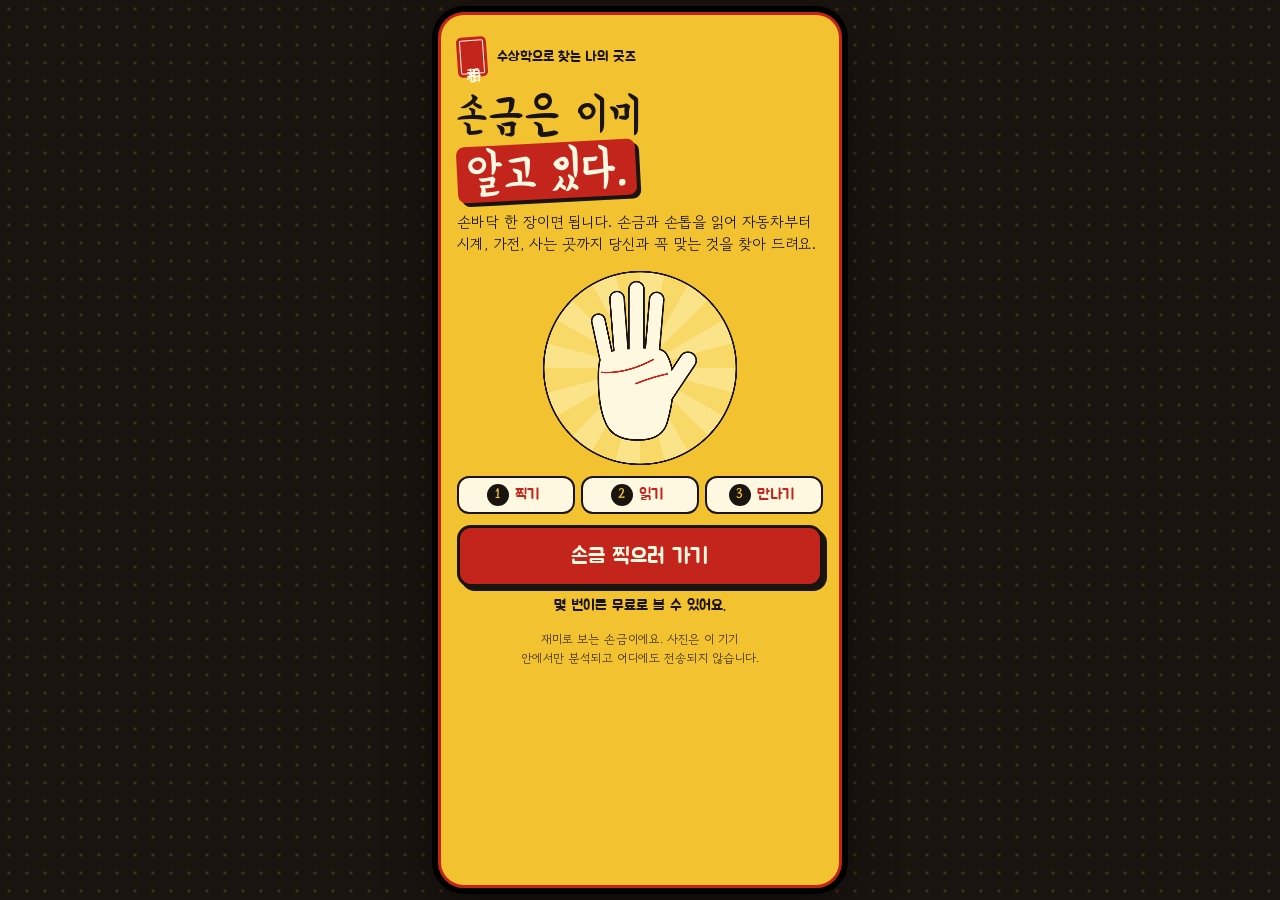
==== commit 6f25536f: "판독 화면: 손바닥에 이어 손톱 스캔 장면 추가 Co-Authored-By: Claude Opus 5.5 <noreply@anthropic.com> Claude-Session: " ====
--- a/index.html
+++ b/index.html
@@ -361,6 +361,9 @@
 .why-head::before { content: "왜? "; display: none; }
 #grp-car .whybox { padding: 0; }
 
+.scansteps li.skip { opacity: .55; text-decoration: line-through; text-decoration-thickness: 1.5px; }
+.scansteps li.nailstep.on::before { background: #0E6E66; }
+
 </style>
 </head>
 <body>
@@ -489,7 +492,10 @@
         <li>밝기와 피부색 확인</li>
         <li>주요선 읽기: 생명선 · 감정선 · 두뇌선 · 운명선</li>
         <li>보조선 읽기: 태양선 · 수성선 · 결혼선 · 여행선 · 재물선</li>
-        <li>구(丘)와 손톱 읽기</li>
+        <li>구(丘) 읽기: 손바닥 여섯 언덕의 혈색</li>
+        <li class="nailstep">손톱 테두리 찾기</li>
+        <li class="nailstep">손톱 모양과 빛깔 재기</li>
+        <li class="nailstep">손톱 반달 찾기</li>
         <li>성향 계산과 굿즈 매칭</li>
       </ol>
       <div id="retake" class="card retake" hidden>
@@ -2318,7 +2324,7 @@
     // 영역이 너무 작거나 틀 밖으로 번졌으면 모양은 읽지 못한 것으로 둔다
     const ratio = frac >= 0.05 && frac <= 0.8 && edges <= 1 && cnt / (bw * bh) >= 0.55 ? +(bh / bw).toFixed(2) : null;
     // 반달: 손톱 영역의 위·아래 끝 30% 중 한쪽에, 더 밝고 덜 붉은 부분이 뭉쳐 있는가
-    let moon = false;
+    let moon = false, moonSide = null;
     if (ratio != null) {
       const band = (ya, yb) => {
         let t = 0, m = 0;
@@ -2327,9 +2333,12 @@
         return t ? m / t : 0;
       };
       const k = Math.round(bh * 0.3);
-      moon = Math.max(band(y0, y0 + k), band(y1 - k, y1)) >= 0.14;
-    }
-    return { ok: true, ratio, pink: Math.round(Cr0 - Cb0), bright: Math.round(Y0), moon, area: +frac.toFixed(3) };
+      const top = band(y0, y0 + k), bottom = band(y1 - k, y1);
+      moon = Math.max(top, bottom) >= 0.14;
+      if (moon) moonSide = top > bottom ? 'top' : 'bottom';
+    }
+    return { ok: true, ratio, pink: Math.round(Cr0 - Cb0), bright: Math.round(Y0), moon, moonSide, area: +frac.toFixed(3),
+      box: ratio != null ? [x0, y0, x1, y1] : null, size: [w, h] };
   }
 
   return { analyze, analyzeNail, quickAlign, autoFit, cropByFit, SIZE: { W, H, S } };
@@ -4294,6 +4303,7 @@
       return;
     }
     ST.nail = r;
+    ST.nailImg = canvas;
     stopCamera();
     runScan(null);
   }
@@ -4312,6 +4322,7 @@
   }
   function skipNail() {
     ST.nail = null;
+    ST.nailImg = null;
     stopCamera();
     runScan(null);
   }
@@ -4470,7 +4481,7 @@
     ST.busy = true;
     show('scan');
     const steps = [...el.scanSteps.children];
-    steps.forEach((li) => li.classList.remove('on', 'fail'));
+    steps.forEach((li) => { li.classList.remove('on', 'fail', 'skip'); if (li.dataset.base) li.textContent = li.dataset.base; else li.dataset.base = li.textContent; });
     el.retake.hidden = true;
     el.scanSteps.hidden = false;
     el.scanTitle.textContent = '손금을 읽는 중…';
@@ -4495,7 +4506,15 @@
     if (a.ok) a.nail = ST.nail || null;
     const failAt = a.ok ? -1 : ({ no_palm: 0, no_hand: 0, misaligned: 0, thumb: 0, background: 0, too_dark: 1, too_bright: 1, faint: 2 })[a.reason];
     const stepMs = reduceMotion ? 40 : 430;
+    const nailFrom = steps.findIndex((li) => li.classList.contains('nailstep'));
     for (let i = 0; i < steps.length; i++) {
+      if (i === nailFrom && a.ok) {
+        if (ST.nail && ST.nailImg) { await scanNail(steps.slice(i, i + 3), stepMs); }
+        else { for (const li of steps.slice(i, i + 3)) { li.classList.add('skip'); li.textContent = li.dataset.base + ' · 건너뜀'; } }
+        i += 2;
+        el.scanTitle.textContent = '손금과 손톱을 맞춰 보는 중…';
+        continue;
+      }
       await wait(stepMs);
       if (i === failAt) { steps[i].classList.add('fail'); break; }
       steps[i].classList.add('on');
@@ -4527,6 +4546,73 @@
     await renderResult();
     show('result');
     ST.busy = false;
+  }
+
+  /* 손바닥에 이어 손톱도 스캔하는 장면: 손톱 사진으로 바꾸고, 테두리 → 모양·빛깔 → 반달을 차례로 표시 */
+  async function scanNail(steps3, stepMs) {
+    const nl = ST.nail, img = ST.nailImg, sc = el.scanCanvas.getContext('2d');
+    el.scanTitle.textContent = '이번엔 손톱을 읽는 중…';
+    // 스캔 막대를 처음부터 다시
+    el.scanStage.classList.remove('done');
+    const bar = $('scanbar');
+    bar.style.animation = 'none'; void bar.offsetWidth; bar.style.animation = '';
+    const k = Math.min(560 / img.width, 800 / img.height), dw = img.width * k, dh = img.height * k, dx = (600 - dw) / 2, dy = (840 - dh) / 2;
+    const base = () => {
+      sc.fillStyle = '#14100C'; sc.fillRect(0, 0, 600, 840);
+      sc.drawImage(img, dx, dy, dw, dh);
+    };
+    const label = (text, y) => {
+      sc.font = '700 30px Jua, sans-serif';
+      const w = sc.measureText(text).width + 36;
+      sc.fillStyle = 'rgba(20,16,12,0.82)';
+      sc.beginPath(); sc.roundRect(300 - w / 2, y - 24, w, 48, 24); sc.fill();
+      sc.fillStyle = '#FFF8E1'; sc.textAlign = 'center'; sc.textBaseline = 'middle';
+      sc.fillText(text, 300, y + 1);
+    };
+    base();
+    await wait(stepMs);
+    // 1) 테두리
+    let bx = null;
+    if (nl.box) {
+      const [x0, y0, x1, y1] = nl.box;
+      bx = { x: dx + x0 * k, y: dy + y0 * k, w: (x1 - x0 + 1) * k, h: (y1 - y0 + 1) * k };
+      sc.strokeStyle = '#5BE49B'; sc.lineWidth = 6; sc.setLineDash([16, 10]);
+      sc.beginPath(); sc.roundRect(bx.x, bx.y, bx.w, bx.h, Math.min(bx.w, bx.h) * 0.3); sc.stroke();
+      sc.setLineDash([]);
+    }
+    label(nl.box ? '손톱 테두리를 찾았어요' : '테두리가 흐려 색으로 읽어요', 70);
+    steps3[0].classList.add('on');
+    await wait(stepMs * 1.6);
+    // 2) 모양과 빛깔
+    base();
+    if (bx) {
+      sc.strokeStyle = '#5BE49B'; sc.lineWidth = 6;
+      sc.beginPath(); sc.roundRect(bx.x, bx.y, bx.w, bx.h, Math.min(bx.w, bx.h) * 0.3); sc.stroke();
+      // 세로·가로 치수선
+      sc.strokeStyle = '#FFD23F'; sc.lineWidth = 4;
+      sc.beginPath(); sc.moveTo(bx.x - 22, bx.y); sc.lineTo(bx.x - 22, bx.y + bx.h); sc.stroke();
+      sc.beginPath(); sc.moveTo(bx.x, bx.y + bx.h + 22); sc.lineTo(bx.x + bx.w, bx.y + bx.h + 22); sc.stroke();
+    }
+    const shape = nl.ratio == null ? '모양 판독 불가' : nl.ratio >= 1.2 ? '세로로 긴 손톱' : nl.ratio <= 0.95 ? '가로로 넓은 손톱' : '고른 손톱';
+    label(nl.ratio == null ? shape : `세로÷가로 ${nl.ratio.toFixed(2)} · ${shape}`, 70);
+    // 빛깔 견본
+    const rgb = (() => { const d = img.getContext('2d').getImageData(img.width / 2 - 6, img.height / 2 - 6, 12, 12).data; let r = 0, g = 0, b = 0; for (let i = 0; i < d.length; i += 4) { r += d[i]; g += d[i + 1]; b += d[i + 2]; } const n = d.length / 4; return `rgb(${Math.round(r / n)},${Math.round(g / n)},${Math.round(b / n)})`; })();
+    sc.fillStyle = rgb; sc.strokeStyle = '#FFF8E1'; sc.lineWidth = 5;
+    sc.beginPath(); sc.arc(520, 760, 40, 0, Math.PI * 2); sc.fill(); sc.stroke();
+    sc.fillStyle = '#FFF8E1'; sc.font = '700 24px Jua, sans-serif'; sc.textAlign = 'right'; sc.textBaseline = 'middle';
+    sc.fillText('손톱 빛깔', 466, 760);
+    steps3[1].classList.add('on');
+    await wait(stepMs * 1.6);
+    // 3) 반달
+    if (bx && nl.moon) {
+      const my = nl.moonSide === 'top' ? bx.y + bx.h * 0.15 : bx.y + bx.h * 0.85;
+      sc.strokeStyle = '#FFFFFF'; sc.lineWidth = 5;
+      sc.beginPath(); sc.ellipse(bx.x + bx.w / 2, my, bx.w * 0.3, bx.h * 0.13, 0, 0, Math.PI * 2); sc.stroke();
+    }
+    label(nl.moon ? '반달이 또렷해요' : '반달은 뚜렷하지 않아요', 140);
+    steps3[2].classList.add('on');
+    await wait(stepMs * 1.4);
+    el.scanStage.classList.add('done');
   }
 
   /* ---------- 결과 ---------- */
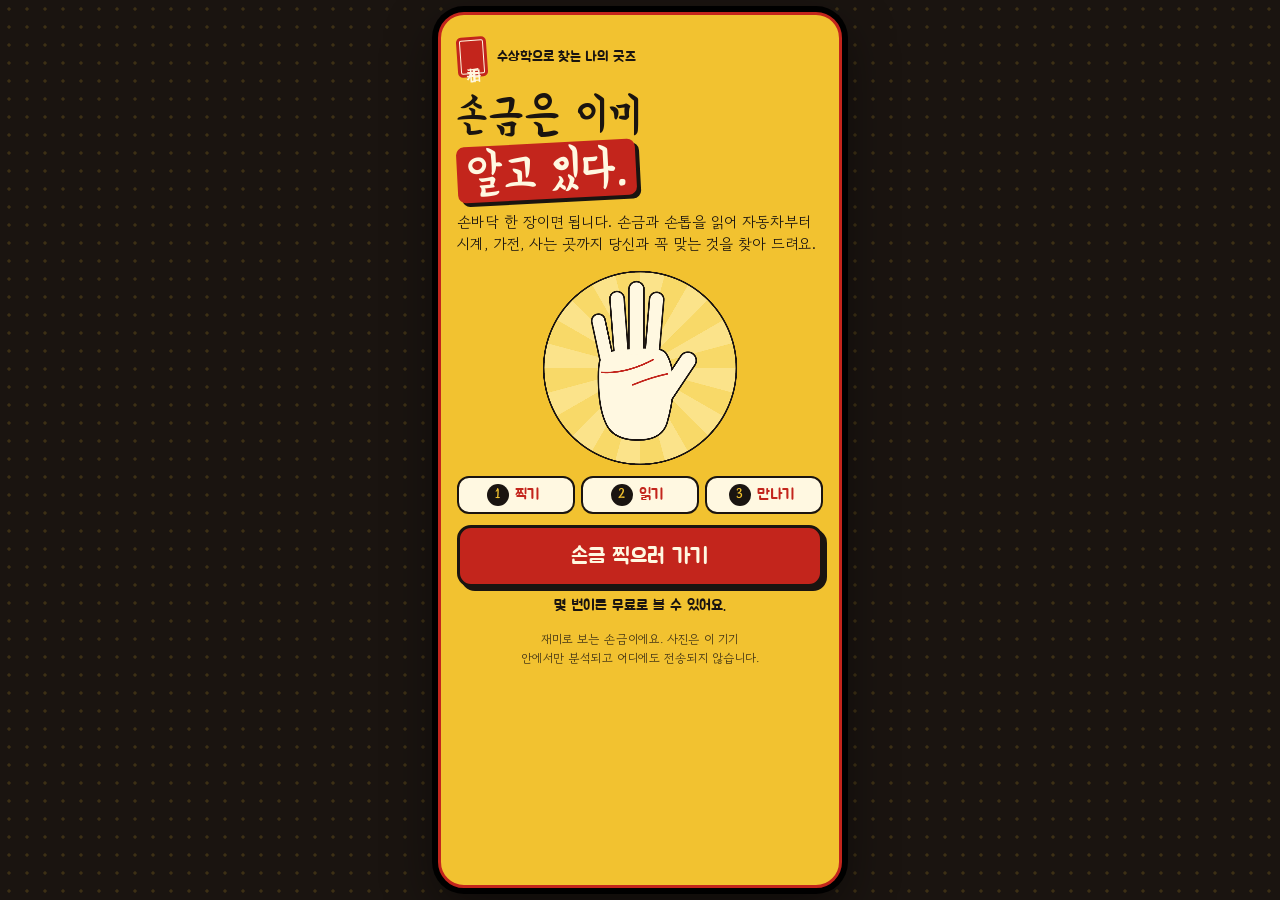
==== commit 817ba88e: "손금 "불명확" 판정 줄이기: 완화 재시도, 3장 연속 촬영, 틀 기준 자르기 Co-Authored-By: Claude Opus 5.5 <noreply@anthropic.com>" ====
--- a/index.html
+++ b/index.html
@@ -502,6 +502,7 @@
         <p class="retake-kicker">다시 찍어주세요</p>
         <h3 id="retakeTitle"></h3>
         <p id="retakeTip"></p>
+        <p id="retakeCode" class="fine"></p>
         <button id="btnRetake" class="btn btn-primary" type="button">다시 찍기</button>
         <button id="btnAdjust" class="btn btn-ghost" type="button" hidden>이 사진에서 직접 맞추기</button>
         <p class="fine">다시 찍어도 기회는 줄어들지 않아요.</p>
@@ -1513,6 +1514,8 @@
   /* opt.palmOnly: 손바닥만 틀에 맞춰 찍은 사진. 손가락·엄지가 화면 밖일 수 있으므로 손바닥 부분만으로 정렬을 본다. */
   function analyze(srcCanvas, opt) {
     const palmOnly = !!(opt && opt.palmOnly);
+    // relax: 실제 사진은 피부 결(잔주름·모공) 때문에 잡음 바닥이 높아 선이 묻히기 쉽다. 엄격한 기준으로 못 읽으면 기준을 낮춰 한 번 더 본다.
+    const relax = !!(opt && opt.relax);
     const ctx = srcCanvas.getContext('2d', { willReadFrequently: true });
     const img = ctx.getImageData(0, 0, W, H).data;
     const shape = shapeMasks();
@@ -1538,7 +1541,7 @@
 
     /* 2) 가이드와 손이 맞았는지 */
     const skin = new Uint8Array(W * H);
-    const tC = 17, yMin = 0.35 * Y0;
+    const tC = palmOnly ? 21 : 17, yMin = 0.35 * Y0;
     for (let p = 0, i = 0; p < W * H; p++, i += 4) {
       const r = img[i], g = img[i + 1], b = img[i + 2];
       const Y = 0.299 * r + 0.587 * g + 0.114 * b;
@@ -1562,7 +1565,7 @@
     q.thumb = +(tS / Math.max(1, tN)).toFixed(3);
     q.outside = +(oS / Math.max(1, oN)).toFixed(3);
     q.palmOnly = palmOnly;
-    if (!skinLike || q.inside < (palmOnly ? 0.72 : 0.55)) return fail('no_hand');
+    if (!skinLike || q.inside < (palmOnly ? 0.6 : 0.55)) return fail('no_hand');
     if (!palmOnly) {
       if (q.thumb < 0.25) return fail('thumb');
       if (q.fingers < 0.3) return fail('misaligned');
@@ -1594,7 +1597,7 @@
     bgN = bgD = null;
 
     const lam = new Float32Array(n), th = new Float32Array(n);
-    for (const sigma of [1.5, 2.6]) {
+    for (const sigma of [1.5, 2.6, 3.8]) {      // 큰 척도까지 보면 굵은 손금은 살고 잔주름은 묻힌다
       const b = gaussBlur(gn, PW, PH, sigma), s2 = sigma * sigma;
       for (let y = 1; y < PH - 1; y++) for (let x = 1; x < PW - 1; x++) {
         const i = y * PW + x;
@@ -1611,7 +1614,8 @@
     for (let i = 0; i < n; i += 7) if (maskE[i]) sample.push(lam[i]);
     if (sample.length < 400) return fail('no_hand');
     const p50 = quantile(sample, 0.5), p85 = quantile(sample, 0.85);
-    const thr = Math.min(3.2, Math.max(0.9, 1.5 * p85));
+    const thr = relax ? Math.min(2.6, Math.max(0.75, 1.12 * p85)) : Math.min(3.2, Math.max(0.9, 1.5 * p85));
+    q.relaxed = relax;
     q.noise = +p85.toFixed(2);
     q.thr = +thr.toFixed(2);
 
@@ -4215,13 +4219,47 @@
       readNail(nc);
       return;
     }
+    // 흔들림을 줄이려고 0.15초 간격으로 3장을 찍어 가장 선명한 장을 쓴다
+    ST.busy = true;
+    setHint('찰칵! 흔들리지 마세요…', true);
+    burstSharpest(v, 3, 150).then((c) => finishLiveShot(c));
+  }
+  function frameOf(v) {
     const c = document.createElement('canvas');
     c.width = v.videoWidth; c.height = v.videoHeight;
-    c.getContext('2d').drawImage(v, 0, 0);        // 저장은 거울 반전 없이, 실제 모습 그대로
+    c.getContext('2d', { willReadFrequently: true }).drawImage(v, 0, 0);
+    return c;
+  }
+  /* 가운데 부분의 라플라시안 분산 = 선명도 */
+  function sharpness(c) {
+    const s = 160, g = document.createElement('canvas');
+    g.width = s; g.height = s;
+    const w = Math.min(c.width, c.height) * 0.6;
+    g.getContext('2d', { willReadFrequently: true }).drawImage(c, (c.width - w) / 2, (c.height - w) / 2, w, w, 0, 0, s, s);
+    const d = g.getContext('2d').getImageData(0, 0, s, s).data, Y = new Float32Array(s * s);
+    for (let i = 0; i < s * s; i++) Y[i] = 0.299 * d[i * 4] + 0.587 * d[i * 4 + 1] + 0.114 * d[i * 4 + 2];
+    let sum = 0, sum2 = 0, n = 0;
+    for (let y = 1; y < s - 1; y++) for (let x = 1; x < s - 1; x++) {
+      const i = y * s + x, l = Y[i - 1] + Y[i + 1] + Y[i - s] + Y[i + s] - 4 * Y[i];
+      sum += l; sum2 += l * l; n++;
+    }
+    return sum2 / n - (sum / n) * (sum / n);
+  }
+  async function burstSharpest(v, n, gapMs) {
+    let best = null, bestS = -1;
+    for (let k = 0; k < n; k++) {
+      if (k) await wait(gapMs);
+      if (!v.videoWidth) break;
+      const c = frameOf(v), s = sharpness(c);
+      if (s > bestS) { bestS = s; best = c; }
+    }
+    return best;
+  }
+  function finishLiveShot(c) {
+    if (!c) { ST.busy = false; return; }
     const gb = liveBox();                         // 찍는 순간 틀이 놓여 있던 자리
     // 카메라는 끄지 않는다: 손바닥을 바로 판별한 뒤 같은 카메라로 손톱까지 찍는다(권한을 다시 묻지 않게)
     ST.shotLive = true;
-    ST.busy = true;
     setHint('손바닥을 확인하는 중…');
     c.toBlob((blob) => { if (blob) setPhoto(URL.createObjectURL(blob), { guide: gb }); else ST.busy = false; }, 'image/jpeg', 0.95);
   }
@@ -4251,12 +4289,28 @@
 
   /* ---------- 손톱 ---------- */
   /* 손바닥 사진을 받은 다음: 손톱을 아직 안 찍었으면 손톱 단계로, 찍었거나 건너뛰었으면 판독으로 */
+  /* 다시 찍기 화면 아래 작은 진단 코드 (문의할 때 알려 주면 원인을 알 수 있다) */
+  function diagCode(a) {
+    const q = (a && a.quality) || {};
+    const parts = [a && a.reason, q.brightness != null ? 'B' + q.brightness : null, q.inside != null ? 'S' + Math.round(q.inside * 100) : null,
+      q.majors != null ? 'L' + q.majors : null, q.noise != null ? 'N' + q.noise : null, ST.palmOnly ? 'P' : 'F', ST.shotLive ? 'C' : 'A'];
+    return '(코드 ' + parts.filter((x) => x != null).join('-') + ')';
+  }
+  /* 손금 판독: 기준을 엄격하게 한 번, 선이 옅게만 보이면 기준을 낮춰 한 번 더 */
+  function analyzePalm(canvas) {
+    let a;
+    try { a = PalmReader.analyze(canvas, { palmOnly: ST.palmOnly }); } catch (e) { a = { ok: false, reason: 'faint', quality: {} }; }
+    if (!a.ok && a.reason === 'faint') {
+      try { const b = PalmReader.analyze(canvas, { palmOnly: ST.palmOnly, relax: true }); if (b.ok || (b.quality.majors || 0) > (a.quality.majors || 0)) a = b; } catch (e) { /* 그대로 */ }
+    }
+    return a;
+  }
   /* 손바닥 사진을 받으면 그 자리에서 판별한다.
    *   잘 찍혔으면 "잘 찍혔어요"라고 알리고 손톱 단계로, 아니면 이유를 알리고 손바닥을 다시 찍게 한다. */
   function afterPalm(preFail) {
     ST.busy = false;
     let a = null;
-    if (!preFail) { try { a = PalmReader.analyze(ST.hand, { palmOnly: ST.palmOnly }); } catch (e) { a = { ok: false, reason: 'faint', quality: {} }; } }
+    if (!preFail) a = analyzePalm(ST.hand);
     ST.analysis = a;
     const live = !!ST.stream && ST.screen === 'capture';
     if (preFail || !a.ok) {
@@ -4265,7 +4319,7 @@
         stopAlign();
         ST.guideState = 'warn'; paintGuide();
         setHint('다시 찍어주세요 · ' + r.title);
-        toast(r.tip);
+        toast(r.tip + ' ' + diagCode(a || { reason: preFail, quality: {} }));
         setTimeout(() => { if (ST.screen === 'capture' && ST.mode === 'live' && ST.step === 'palm' && ST.stream) startAlign(); }, 3000);
         return;
       }
@@ -4336,7 +4390,8 @@
       const near = f && f.ok && f.s > gs * 0.6 && f.s < gs * 1.6
         && Math.abs((f.ox + HAND.W * f.s / 2) - (guide.x + guide.w / 2)) < guide.w * 0.4
         && Math.abs((f.oy + HAND.H * f.s / 2) - (guide.y + guide.h / 2)) < guide.h * 0.4;
-      if (!near) f = { ok: true, flip: left, s: gs, ox: guide.x, oy: guide.y };
+      // 초록불을 보고 찍은 사진은 틀 자리를 그대로 믿는다. 손가락이 화면 밖이면 자동 찾기가 엉뚱한 자리를 잡을 수 있어서다.
+      if (!near || ST.shotLive) f = { ok: true, flip: left, s: gs, ox: guide.x, oy: guide.y };
     }
     ST.palmOnly = !!guide;
     if (f && f.rot) { rotatePhoto(f.rot, false); return; }       // 옆으로 누운 사진은 세운 뒤 다시 찾는다
@@ -4502,7 +4557,7 @@
     let a;
     if (preFail) a = { ok: false, reason: preFail, quality: {} };
     else if (ST.analysis) a = ST.analysis;      // 찍은 직후에 이미 판별해 둔 결과
-    else { try { a = PalmReader.analyze(ST.hand, { palmOnly: ST.palmOnly }); } catch (e) { a = { ok: false, reason: 'faint', quality: {} }; } }
+    else a = analyzePalm(ST.hand);
     if (a.ok) a.nail = ST.nail || null;
     const failAt = a.ok ? -1 : ({ no_palm: 0, no_hand: 0, misaligned: 0, thumb: 0, background: 0, too_dark: 1, too_bright: 1, faint: 2 })[a.reason];
     const stepMs = reduceMotion ? 40 : 430;
@@ -4526,6 +4581,7 @@
       el.scanSteps.hidden = true;
       el.retakeTitle.textContent = r.title;
       el.retakeTip.textContent = r.tip;
+      el.retakeCode.textContent = diagCode(a);
       el.btnAdjust.hidden = !(ST.photo.url && failAt === 0);     // 손을 못 찾은 경우에만 직접 맞추기를 권한다
       el.retake.hidden = false;
       ST.busy = false;
@@ -4931,7 +4987,7 @@
     for (const id of ['introArt', 'refBanner', 'btnStart', 'chanceLine', 'btnLast', 'modeLine', 'btnBack', 'capTitle', 'chooseBox', 'stageBox', 'btnCam', 'btnCancelCam', 'tipsPalm', 'tipsNail', 'chooseNote', 'btnSkipNail',
       'stage', 'video', 'photo', 'guide', 'hint',
       'liveControls', 'photoControls', 'btnShoot', 'btnSwitch', 'zoom', 'btnUsePhoto', 'btnRotate', 'btnFlipHand', 'filePick', 'fileShoot', 'btnSetupBack', 'btnSetupGo', 'setupNote',
-      'scanTitle', 'scanCanvas', 'scanSteps', 'retake', 'retakeTitle', 'retakeTip', 'btnRetake', 'btnAdjust',
+      'scanTitle', 'scanCanvas', 'scanSteps', 'retake', 'retakeTitle', 'retakeTip', 'retakeCode', 'btnRetake', 'btnAdjust',
       'carName', 'carKind', 'carSync', 'carTag', 'carLink', 'heroCanvas', 'profileLine', 'pickNav', 'pickPanels', 'panel1', 'panel2', 'panel3', 'panel4', 'traceCanvas', 'lineList', 'overall', 'nailList', 'nailNote', 'moreRead', 'reasons', 'bars',
       'btnShare', 'btnSave', 'btnCopy', 'btnAgain', 'againLine',
       'gate', 'gateClose', 'gateLinkBox', 'gateLink', 'gateCopy', 'gateShare', 'gateStatus', 'gateGo', 'gatePreview', 'gateSim', 'toast']) el[id] = $(id);
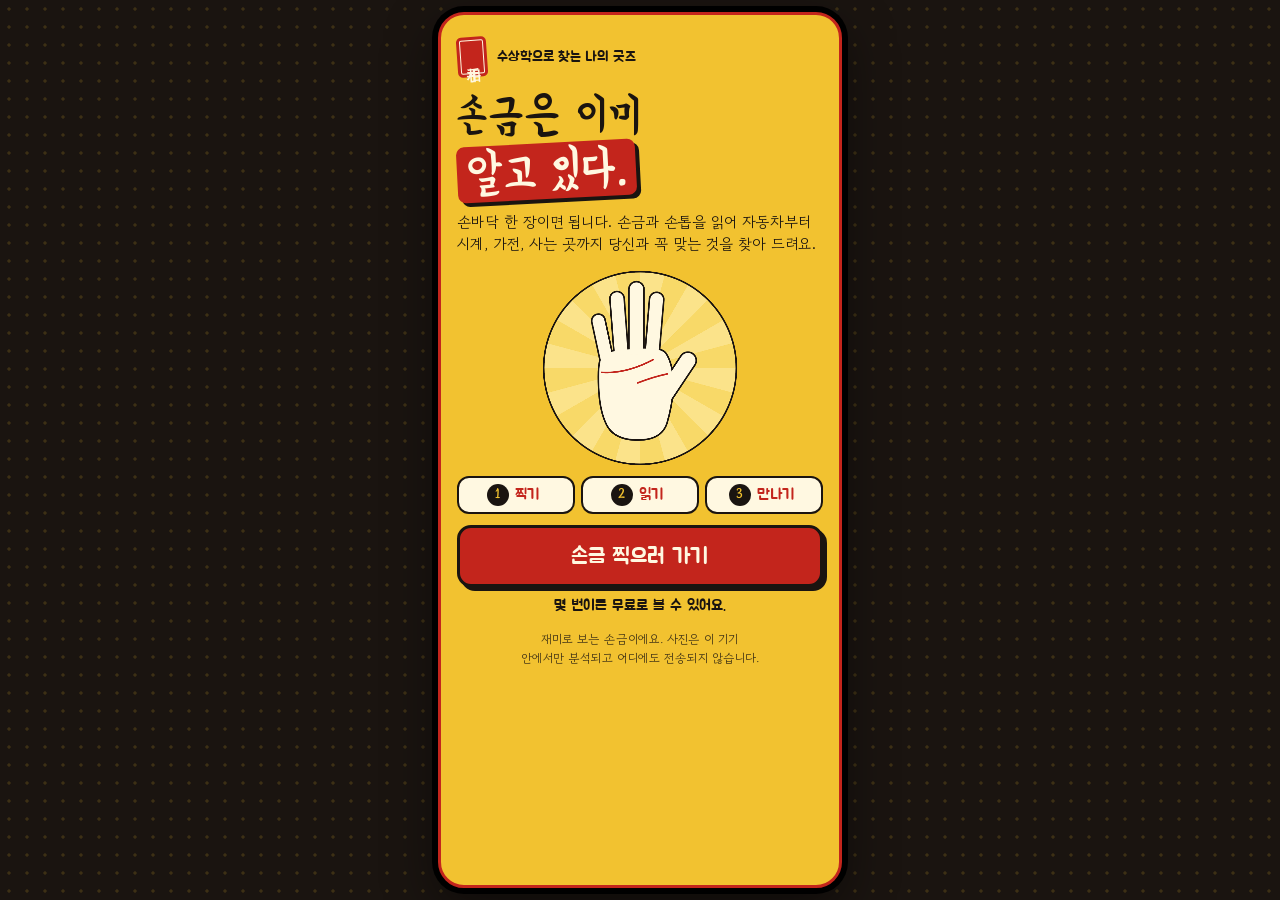
==== commit 7639ccaf: "앨범에서 고르기를 누르면 바로 앨범 열기(카메라 자동 시작 제거) Co-Authored-By: Claude Opus 5.5 <noreply@anthropic.com> Claude" ====
--- a/index.html
+++ b/index.html
@@ -447,7 +447,7 @@
         </ul>
         <button id="btnCam" class="btn btn-primary btn-big" type="button">카메라로 찍기</button>
         <label class="btn btn-ghost btn-big" for="filePick">앨범에서 고르기</label>
-        <p id="chooseNote" class="fine">이 화면에서는 틀을 띄울 수 없어, 사진에서 손바닥을 알아서 찾아 읽습니다.</p>
+        <p id="chooseNote" class="fine">카메라로 찍으면 손바닥 틀이 나와요. 앨범 사진은 손바닥을 알아서 찾아 읽습니다.</p>
       </div>
 
       <!-- 화면 안 카메라(손 모양 틀과 함께)와, 자동으로 손을 못 찾았을 때의 직접 맞추기 -->
@@ -476,7 +476,7 @@
         </div>
       </div>
       <button id="btnSkipNail" class="btn btn-ghost" type="button" hidden>손톱은 건너뛰기</button>
-      <input id="filePick" class="vh" type="file" accept="image/*" tabindex="-1">
+      <input id="filePick" class="vh" type="file" accept="image/jpeg,image/png,image/webp,image/heic,image/heif" tabindex="-1">
       <input id="fileShoot" class="vh" type="file" accept="image/*" capture="environment" tabindex="-1">
     </section>
 
@@ -4121,7 +4121,7 @@
     el.capTitle.textContent = nail ? (mode === 'live' ? '이번엔 엄지 손톱을 틀에 맞춰주세요' : '이번엔 엄지 손톱을 찍어주세요')
       : mode === 'choose' ? '손바닥을 쫙 펴서 찍어주세요' : '손바닥을 쫙 펴서 틀에 맞춰주세요';
     el.tipsPalm.hidden = nail; el.tipsNail.hidden = !nail;
-    el.chooseNote.textContent = nail ? '엄지 손톱이 사진 한가운데에 크게 오도록 찍어주세요.' : '이 화면에서는 틀을 띄울 수 없어, 사진에서 손바닥을 알아서 찾아 읽습니다.';
+    el.chooseNote.textContent = nail ? '카메라로 찍으면 손톱 틀이 나와요. 앨범 사진은 손톱이 한가운데에 크게 있어야 해요.' : '카메라로 찍으면 손바닥 틀이 나와요. 앨범 사진은 손바닥을 알아서 찾아 읽습니다.';
     el.btnSkipNail.hidden = !nail;
     if (mode === 'live') { ST.guideState = 'idle'; setHint(liveHint('none')); }
     if (mode !== 'live') stopAlign();
@@ -4347,7 +4347,6 @@
     if (ST.screen !== 'capture') show('capture');
     setMode('choose');
     toast('손바닥이 잘 찍혔어요! 이번엔 엄지 손톱을 찍어주세요.');
-    if (canLive()) startCamera();
   }
   function readNail(canvas) {
     let r = null;
@@ -4516,8 +4515,7 @@
     ST.step = 'palm';
     if (fresh) ST.nail = undefined;      // 새 판: 손톱도 다시 찍는다 (손바닥만 다시 찍을 때는 손톱을 그대로 둔다)
     show('capture');
-    setMode('choose');
-    if (canLive()) startCamera();      // 틀이 있는 화면 안 카메라를 곧바로 연다
+    setMode('choose');      // 두 버튼을 먼저 보여 준다: 카메라로 찍기(틀이 있는 화면 안 카메라) / 앨범에서 고르기(바로 앨범)
   }
   function doCapture() {           // 직접 맞추기에서 "이대로 판독"
     if (ST.busy) return;
